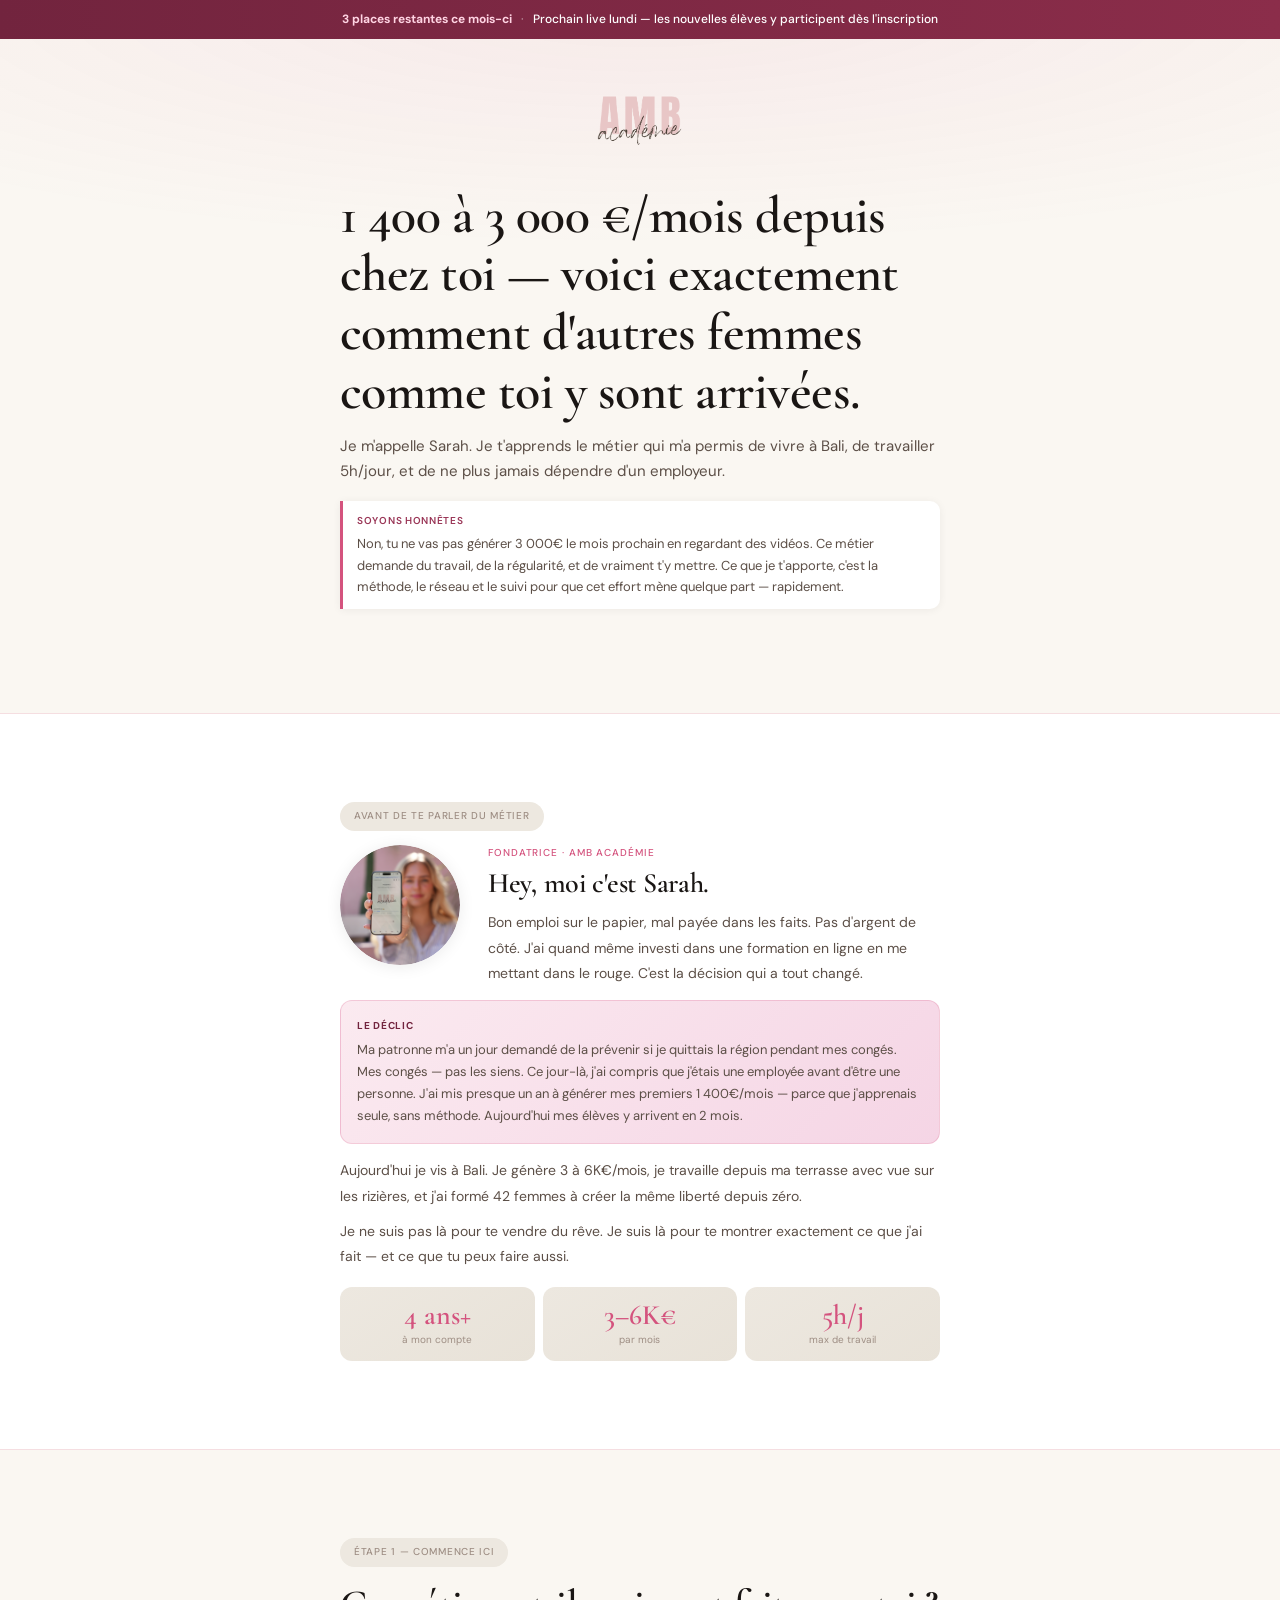
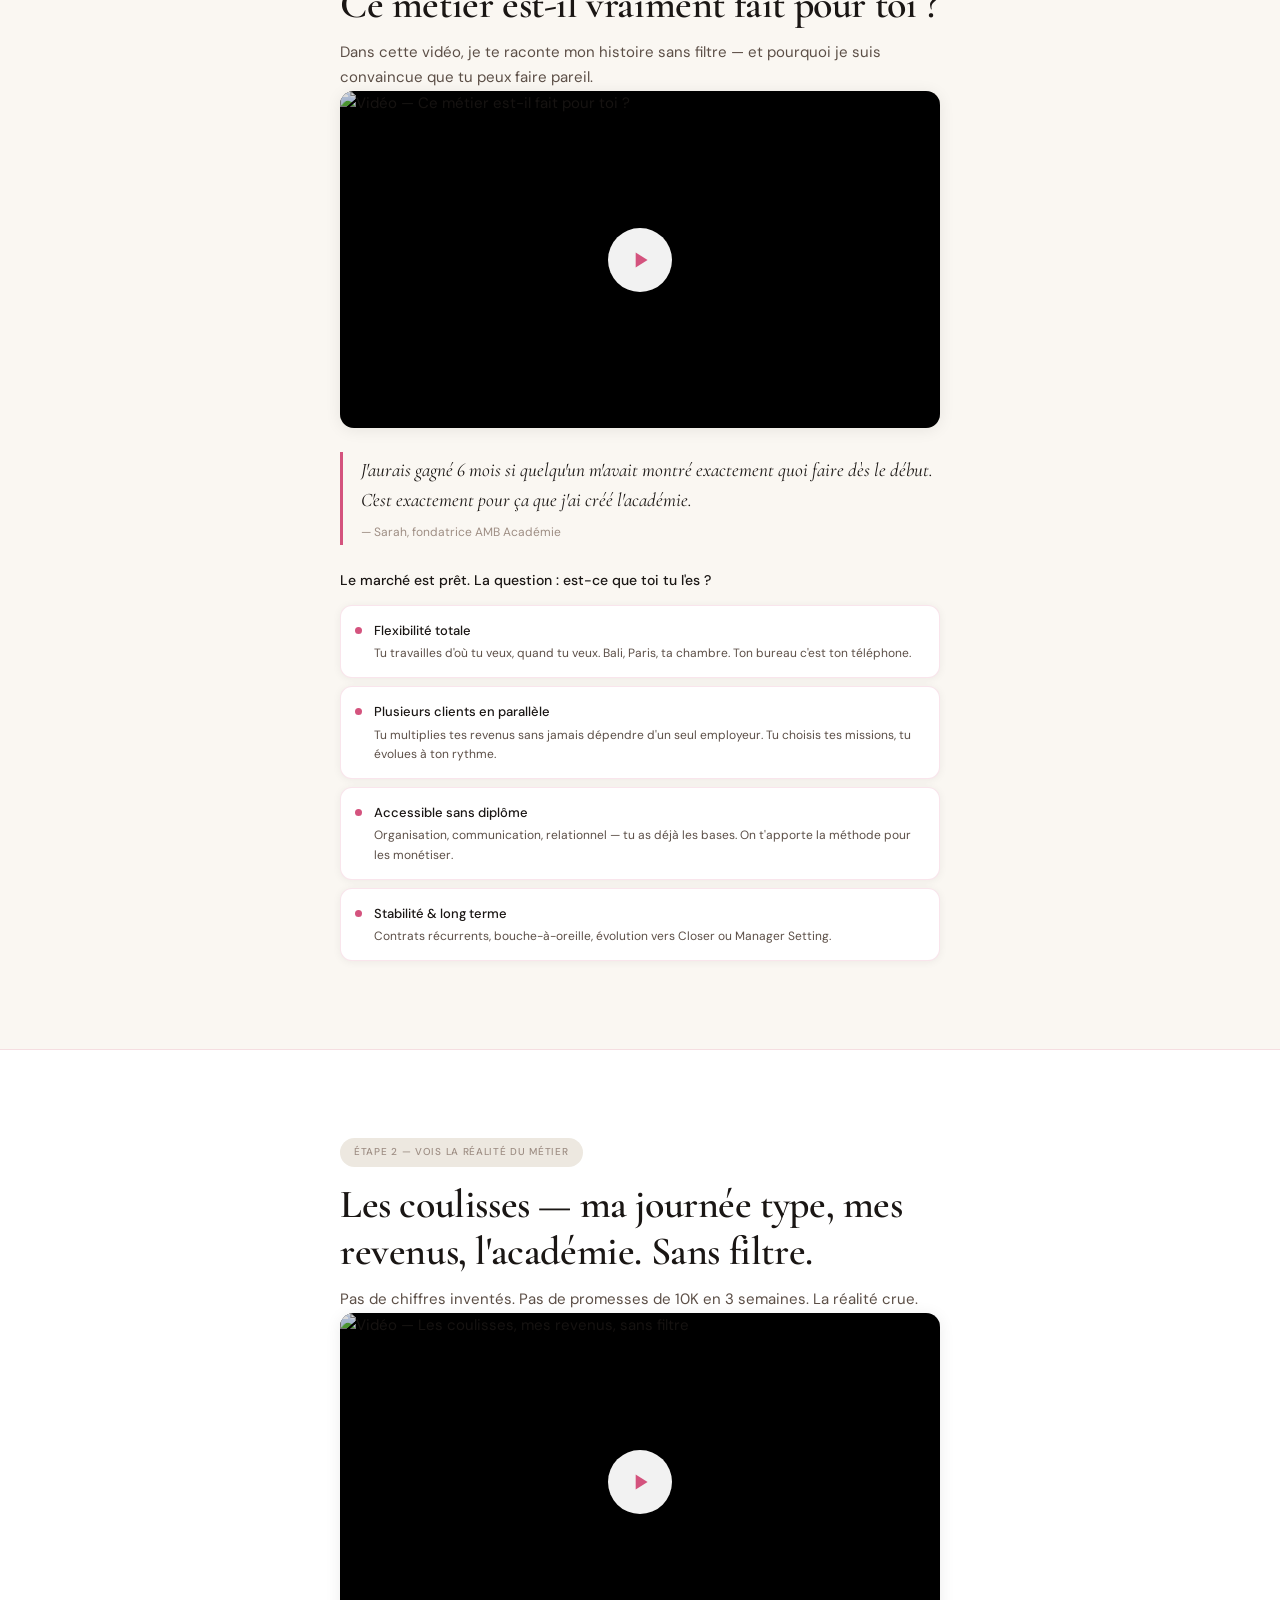
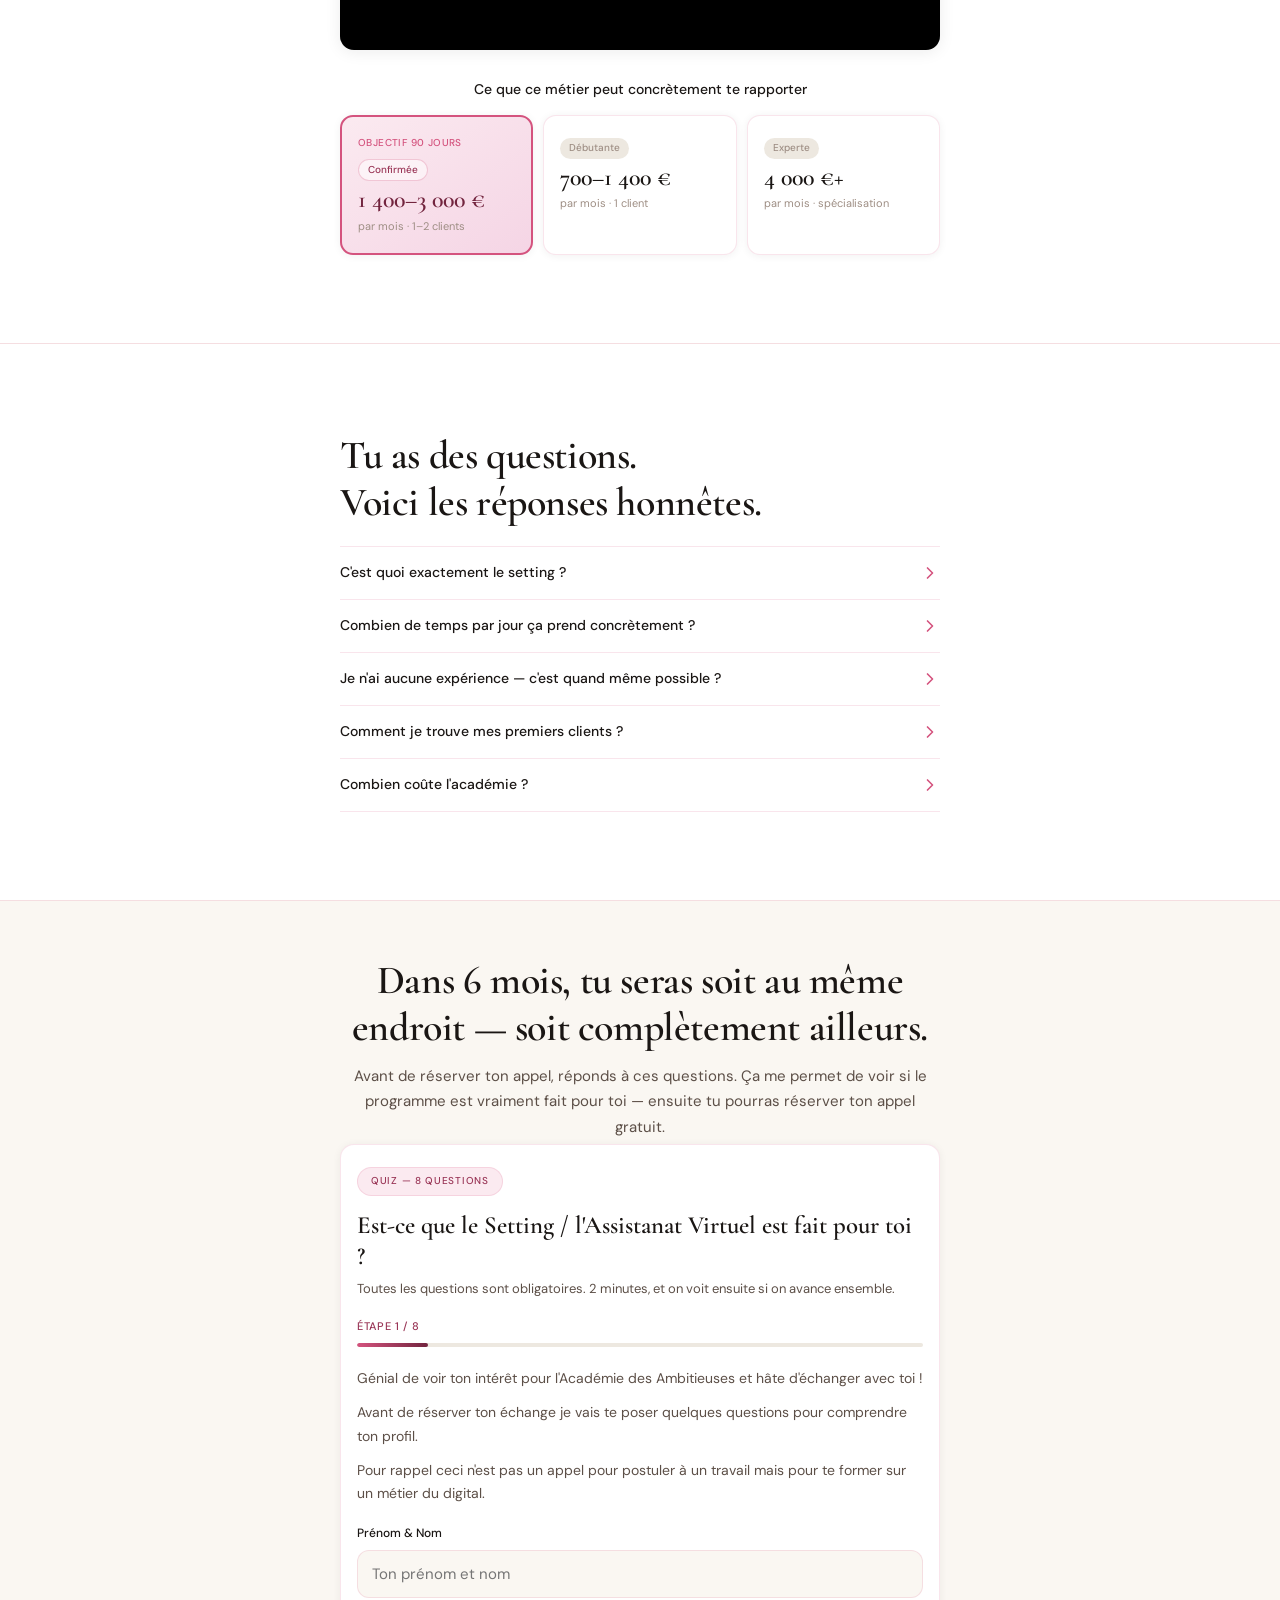
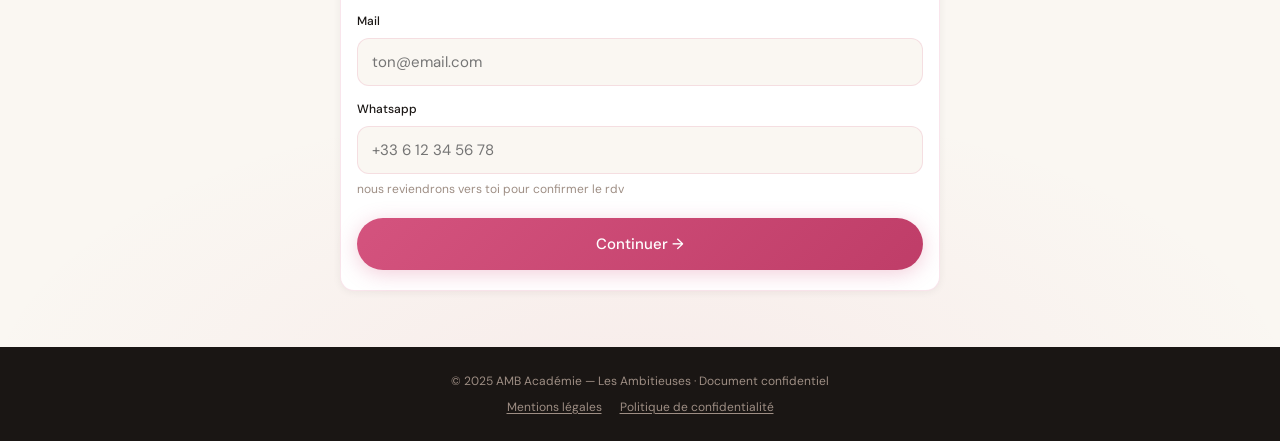
==== settingav/index.html @ 8436899c "Add the required qualification quiz before Calendly. Leads answer all questions (including free-text" ====
<!DOCTYPE html>
<html lang="fr">
<head>
  <meta charset="UTF-8">
  <meta name="viewport" content="width=device-width, initial-scale=1.0">
  <title>AMB Académie — Les Ambitieuses | Devenir Setteuse & Assistante Virtuelle</title>
  <meta name="description" content="Génère 1 400 à 3 000€/mois depuis chez toi grâce au setting et à l'assistanat virtuel. Découvre l'AMB Académie fondée par Sarah.">
  <link rel="preconnect" href="https://fonts.googleapis.com">
  <link rel="preconnect" href="https://fonts.gstatic.com" crossorigin>
  <link href="https://fonts.googleapis.com/css2?family=Cormorant+Garamond:ital,wght@0,400;0,500;0,600;1,400;1,500&family=DM+Sans:opsz,wght@9..40,300;9..40,400;9..40,500&display=swap" rel="stylesheet">

  <!-- Calendly — warm up connections early so the booking widget loads fast -->
  <link rel="preconnect" href="https://assets.calendly.com" crossorigin>
  <link rel="preconnect" href="https://calendly.com" crossorigin>
  <link rel="dns-prefetch" href="https://calendly.com">
  <link rel="prefetch" href="https://assets.calendly.com/assets/external/widget.js" as="script" crossorigin>

  <style>
    /* ═══════════════════════════════════════════
       VARIABLES
    ═══════════════════════════════════════════ */
    :root {
      --rose:        #D4537E;
      --rose-light:  #FBEAF0;
      --rose-dark:   #72243E;
      --rose-mid:    #993556;
      --cream:       #FAF7F2;
      --beige:       #EDE8E0;
      --text-dark:   #1A1614;
      --text-mid:    #5C4F47;
      --text-soft:   #9E8E84;
      --white:       #FFFFFF;
      --border:      rgba(212,83,126,0.15);

      --shadow-sm:   0 1px 8px rgba(26,22,20,0.06);
      --shadow-md:   0 2px 16px rgba(26,22,20,0.08);
      --shadow-rose: 0 4px 20px rgba(212,83,126,0.28);
      --shadow-hover:0 8px 32px rgba(212,83,126,0.16);

      --font-title:  'Cormorant Garamond', Georgia, serif;
      --font-body:   'DM Sans', system-ui, sans-serif;

      --text-h1:   clamp(2rem, 9vw, 3.25rem);
      --text-h2:   clamp(1.6rem, 6.5vw, 2.5rem);
      --text-h3:   clamp(1.2rem, 4vw, 1.4rem);
      --text-body: clamp(0.875rem, 3.5vw, 0.9375rem);

      --pad-x:     16px;
      --pad-sec:   48px;
      --radius:    14px;
      --pill:      100px;
      --max-w:     680px;
    }

    /* ═══════════════════════════════════════════
       RESET
    ═══════════════════════════════════════════ */
    *, *::before, *::after { box-sizing: border-box; margin: 0; padding: 0; }
    html { scroll-behavior: smooth; scroll-padding-top: 12px; }
    body {
      font-family: var(--font-body);
      font-size: var(--text-body);
      line-height: 1.65;
      background: var(--cream);
      color: var(--text-dark);
      -webkit-font-smoothing: antialiased;
      -webkit-text-size-adjust: 100%;
      overflow-x: hidden;
    }
    img { max-width: 100%; display: block; }
    a { color: inherit; text-decoration: none; }
    button { font-family: inherit; }

    /* ═══════════════════════════════════════════
       LAYOUT
    ═══════════════════════════════════════════ */
    .wrap {
      max-width: var(--max-w);
      margin-inline: auto;
      padding-inline: var(--pad-x);
    }
    .section { padding-block: var(--pad-sec); }
    .divider { border: none; border-top: 1px solid var(--border); }

    /* ═══════════════════════════════════════════
       TYPOGRAPHIE
    ═══════════════════════════════════════════ */
    h1 {
      font-family: var(--font-title);
      font-size: var(--text-h1);
      font-weight: 600;
      line-height: 1.13;
      letter-spacing: -0.01em;
      color: var(--text-dark);
    }
    h2 {
      font-family: var(--font-title);
      font-size: var(--text-h2);
      font-weight: 600;
      line-height: 1.18;
      letter-spacing: -0.01em;
      color: var(--text-dark);
    }
    h3 {
      font-family: var(--font-title);
      font-size: var(--text-h3);
      font-weight: 500;
      line-height: 1.3;
      color: var(--text-dark);
    }
    .subtitle {
      font-size: var(--text-body);
      color: var(--text-mid);
      line-height: 1.7;
      margin-top: 12px;
    }
    .eyebrow {
      display: inline-block;
      font-size: 10px;
      font-weight: 500;
      letter-spacing: 0.07em;
      text-transform: uppercase;
      color: var(--rose-mid);
      background: var(--rose-light);
      border: 1px solid var(--border);
      border-radius: var(--pill);
      padding: 5px 13px;
      margin-bottom: 14px;
    }
    .eyebrow--muted { background: var(--beige); color: var(--text-soft); border-color: transparent; }

    /* ═══════════════════════════════════════════
       ANIMATIONS
    ═══════════════════════════════════════════ */
    @media (prefers-reduced-motion: no-preference) {
      .fade-up {
        opacity: 0;
        transform: translateY(24px);
        transition: opacity 0.55s ease, transform 0.55s ease;
      }
      .fade-up.in { opacity: 1; transform: none; }

      .stagger > * {
        opacity: 0;
        transform: translateY(18px);
        transition: opacity 0.45s ease, transform 0.45s ease;
      }
      .stagger.in > *               { opacity: 1; transform: none; }
      .stagger.in > *:nth-child(1)  { transition-delay:   0ms; }
      .stagger.in > *:nth-child(2)  { transition-delay:  80ms; }
      .stagger.in > *:nth-child(3)  { transition-delay: 160ms; }
      .stagger.in > *:nth-child(4)  { transition-delay: 240ms; }
    }

    /* ═══════════════════════════════════════════
       BARRE DE PROGRESSION
    ═══════════════════════════════════════════ */
    #progress-bar {
      position: fixed;
      top: 0; left: 0;
      height: 3px;
      width: 0%;
      background: linear-gradient(90deg, var(--rose), var(--rose-dark));
      z-index: 1000;
      transition: width 0.1s linear;
      border-radius: 0 2px 2px 0;
      pointer-events: none;
    }

    /* ═══════════════════════════════════════════
       CTA STICKY
    ═══════════════════════════════════════════ */
    #sticky-cta {
      position: fixed;
      bottom: calc(20px + env(safe-area-inset-bottom, 0px));
      left: 50%;
      transform: translateX(-50%) translateY(80px);
      z-index: 900;
      opacity: 0;
      transition: opacity 0.3s ease, transform 0.3s ease;
      pointer-events: none;
      white-space: nowrap;
      max-width: calc(100vw - 32px);
    }
    #sticky-cta.in {
      opacity: 1;
      transform: translateX(-50%) translateY(0);
      pointer-events: auto;
    }
    #sticky-cta a {
      display: flex;
      align-items: center;
      justify-content: center;
      gap: 6px;
      background: linear-gradient(135deg, var(--rose), var(--rose-dark));
      color: var(--white);
      font-size: 14px;
      font-weight: 500;
      padding: 13px 24px;
      min-height: 48px;
      border-radius: var(--pill);
      box-shadow: var(--shadow-rose), 0 2px 8px rgba(0,0,0,0.1);
      transition: transform 0.2s, box-shadow 0.2s;
    }
    #sticky-cta a:active { transform: scale(0.97); }

    /* ═══════════════════════════════════════════
       BOUTON RETOUR EN HAUT
    ═══════════════════════════════════════════ */
    #back-to-top {
      position: fixed;
      bottom: calc(24px + env(safe-area-inset-bottom, 0px));
      right: 16px;
      width: 44px; height: 44px;
      background: var(--white);
      border: 1px solid var(--border);
      border-radius: 50%;
      box-shadow: var(--shadow-md);
      display: flex; align-items: center; justify-content: center;
      cursor: pointer;
      opacity: 0;
      transform: translateY(12px);
      transition: opacity 0.3s, transform 0.3s;
      pointer-events: none;
      z-index: 800;
    }
    #back-to-top.in { opacity: 1; transform: none; pointer-events: auto; }
    #back-to-top:active { background: var(--rose-light); }
    #back-to-top svg { width: 16px; height: 16px; color: var(--rose); }

    /* ═══════════════════════════════════════════
       BARRE D'URGENCE
    ═══════════════════════════════════════════ */
    .urgency-bar {
      background: linear-gradient(90deg, var(--rose-dark), #8B2D4A);
      color: var(--white);
      text-align: center;
      padding: 10px var(--pad-x);
      font-size: 12px;
      font-weight: 500;
      line-height: 1.55;
    }
    .urgency-bar strong { color: #FFD4E3; }
    .urgency-bar .sep { opacity: 0.5; margin: 0 6px; }

    /* ═══════════════════════════════════════════
       BOUTONS
    ═══════════════════════════════════════════ */
    .btn {
      display: flex;
      align-items: center;
      justify-content: center;
      gap: 6px;
      border-radius: var(--pill);
      border: none;
      cursor: pointer;
      font-family: var(--font-body);
      font-weight: 500;
      text-decoration: none;
      text-align: center;
      min-height: 52px;
      padding: 0 28px;
      font-size: 15px;
      width: 100%;
      transition: transform 0.18s, box-shadow 0.18s, filter 0.18s;
    }
    .btn:active { transform: scale(0.97); }
    .btn-rose {
      background: linear-gradient(135deg, var(--rose), #BF3D68);
      color: var(--white);
      box-shadow: var(--shadow-rose);
    }
    .btn-rose:active { filter: brightness(0.95); }
    .btn-dark {
      background: linear-gradient(135deg, var(--rose-dark), #5A1C30);
      color: var(--white);
      box-shadow: 0 4px 18px rgba(114,36,62,0.32);
    }

    @media (hover: hover) {
      .btn-rose:hover   { filter: brightness(1.06); box-shadow: 0 8px 28px rgba(212,83,126,0.42); transform: scale(1.02); }
      .btn-dark:hover   { filter: brightness(1.08); box-shadow: 0 8px 28px rgba(114,36,62,0.42); transform: scale(1.02); }
      #sticky-cta a:hover { transform: scale(1.03); }
    }

    /* ═══════════════════════════════════════════
       CARDS
    ═══════════════════════════════════════════ */
    .card {
      background: var(--white);
      border: 1px solid var(--border);
      border-radius: var(--radius);
      padding: 18px 16px;
      box-shadow: var(--shadow-sm);
    }
    .card-rose { background: var(--rose-light); border-color: rgba(212,83,126,0.25); }

    @media (hover: hover) {
      .card-hover { transition: box-shadow 0.25s, transform 0.25s; }
      .card-hover:hover { box-shadow: var(--shadow-hover); transform: translateY(-2px); }
    }

    /* ═══════════════════════════════════════════
       PATTERN INTERRUPT
    ═══════════════════════════════════════════ */
    .pattern-interrupt {
      background: var(--white);
      border-left: 3px solid var(--rose);
      border-radius: 0 10px 10px 0;
      padding: 12px 14px;
      margin: 16px 0;
      font-size: 13px;
      color: var(--text-mid);
      line-height: 1.65;
      box-shadow: var(--shadow-sm);
    }
    .pattern-interrupt strong {
      display: block;
      font-size: 10px;
      font-weight: 600;
      text-transform: uppercase;
      letter-spacing: 0.07em;
      color: var(--rose-mid);
      margin-bottom: 4px;
    }

    /* ═══════════════════════════════════════════
       HERO
    ═══════════════════════════════════════════ */
    #hero {
      background:
        radial-gradient(ellipse 120% 55% at 50% -5%, rgba(212,83,126,0.08) 0%, transparent 65%),
        var(--cream);
      padding: 28px var(--pad-x) var(--pad-sec);
      overflow: hidden;
    }
    .hero-logo {
      text-align: center;
      margin-bottom: 8px;
      display: flex;
      justify-content: center;
    }
    .hero-logo img {
      width: 100px;
      height: 100px;
      object-fit: contain;
    }
    @media (min-width: 1024px) {
      .hero-logo img { width: 180px; height: 180px; }
    }
    .hero-photo {
      aspect-ratio: 3 / 4;
      max-height: 520px;
      margin: 24px 0;
      overflow: hidden;
      border-radius: var(--radius);
    }

    /* ═══════════════════════════════════════════
       ABOUT SARAH
    ═══════════════════════════════════════════ */
    #about { background: var(--white); }
    .about-layout { display: flex; flex-direction: column; gap: 20px; }
    .about-avatar {
      width: 88px; height: 88px;
      border-radius: 50%;
      overflow: hidden;
      flex-shrink: 0;
      box-shadow: var(--shadow-md);
    }
    .about-label {
      display: block;
      font-size: 10px; font-weight: 500;
      letter-spacing: 0.09em; text-transform: uppercase;
      color: var(--rose); margin-bottom: 6px;
    }
    .about-body { font-size: 14px; color: var(--text-mid); line-height: 1.8; margin-top: 10px; }
    .about-body p + p { margin-top: 10px; }

    .about-moment {
      background: linear-gradient(135deg, var(--rose-light), #F5D5E5);
      border: 1px solid rgba(212,83,126,0.2);
      border-radius: 12px;
      padding: 16px;
      margin: 14px 0;
      font-size: 13px;
      color: var(--text-mid);
      line-height: 1.7;
    }
    .about-moment strong {
      color: var(--rose-dark);
      display: block;
      font-size: 10px; text-transform: uppercase;
      letter-spacing: 0.07em; margin-bottom: 5px;
    }

    .about-stats {
      display: grid;
      grid-template-columns: repeat(3, 1fr);
      gap: 8px;
      margin-top: 18px;
    }
    .about-stat {
      background: linear-gradient(145deg, var(--beige), #E8E2D8);
      border-radius: 12px;
      padding: 14px 6px;
      text-align: center;
    }
    .about-stat__n {
      font-family: var(--font-title);
      font-size: clamp(1.3rem, 5vw, 1.75rem);
      font-weight: 600;
      color: var(--rose);
      line-height: 1;
    }
    .about-stat__l { font-size: 10px; color: var(--text-soft); margin-top: 4px; line-height: 1.4; }

    /* ═══════════════════════════════════════════
       VIDÉO
    ═══════════════════════════════════════════ */
    #video-1 { background: var(--cream); }
    #income   { background: var(--white); }

    .pull-quote {
      border-left: 3px solid var(--rose);
      padding: 4px 0 4px 18px;
      margin: 24px 0;
      font-family: var(--font-title);
      font-style: italic;
      font-size: clamp(1rem, 4vw, 1.2rem);
      color: var(--text-dark);
      line-height: 1.55;
    }
    .pull-quote cite {
      display: block;
      font-size: 12px;
      font-family: var(--font-body);
      font-style: normal;
      color: var(--text-soft);
      margin-top: 7px;
    }

    .reason-list { display: flex; flex-direction: column; gap: 8px; }
    .reason-item {
      display: flex; gap: 12px;
      background: var(--white);
      border: 1px solid var(--border);
      border-radius: 12px;
      padding: 14px;
      box-shadow: var(--shadow-sm);
    }
    .reason-dot {
      width: 7px; height: 7px;
      background: var(--rose); border-radius: 50%;
      flex-shrink: 0; margin-top: 7px;
    }
    .reason-title { font-size: 13px; font-weight: 500; color: var(--text-dark); margin-bottom: 3px; }
    .reason-text  { font-size: 12px; color: var(--text-mid); line-height: 1.6; }

    @media (hover: hover) {
      .reason-item { transition: box-shadow 0.22s, transform 0.22s, border-color 0.22s; }
      .reason-item:hover { box-shadow: var(--shadow-hover); transform: translateY(-2px); border-color: rgba(212,83,126,0.28); }
    }

    /* ═══════════════════════════════════════════
       REVENUS
    ═══════════════════════════════════════════ */
    .income-label {
      font-size: 14px; font-weight: 500;
      color: var(--text-dark); text-align: center;
      margin: 28px 0 14px;
    }
    .income-grid {
      display: grid;
      grid-template-columns: 1fr;
      gap: 10px;
    }
    .income-card {
      background: var(--white);
      border: 1px solid var(--border);
      border-radius: 13px;
      padding: 18px 16px;
      display: flex;
      align-items: center;
      justify-content: space-between;
      gap: 12px;
      box-shadow: var(--shadow-sm);
    }
    .income-card--hl {
      border: 2px solid var(--rose);
      background: linear-gradient(145deg, var(--rose-light), #F5D5E5);
      order: -1;
    }
    .income-card__left { flex: 1; }
    .income-card__badge {
      display: inline-block;
      font-size: 10px; font-weight: 500;
      padding: 2px 9px;
      border-radius: var(--pill);
      background: var(--beige);
      color: var(--text-soft);
      margin-bottom: 6px;
    }
    .income-card--hl .income-card__badge {
      background: rgba(255,255,255,0.55);
      color: var(--rose-mid);
      border: 1px solid rgba(212,83,126,0.28);
    }
    .income-card__obj {
      font-size: 10px; font-weight: 500;
      color: var(--rose); text-transform: uppercase;
      letter-spacing: 0.04em; margin-bottom: 4px;
    }
    .income-card__amount {
      font-family: var(--font-title);
      font-size: clamp(1.25rem, 5vw, 1.5rem);
      font-weight: 600;
      color: var(--text-dark);
      line-height: 1.1;
    }
    .income-card--hl .income-card__amount { color: var(--rose-dark); }
    .income-card__sub { font-size: 11px; color: var(--text-soft); margin-top: 3px; }
    .income-card__arrow { font-size: 20px; color: var(--rose); opacity: 0.5; flex-shrink: 0; }
    .income-card--hl .income-card__arrow { opacity: 1; }

    /* ═══════════════════════════════════════════
       FAQ
    ═══════════════════════════════════════════ */
    #faq { background: var(--white); }
    .faq-list { margin-top: 20px; border-top: 0.5px solid var(--border); }
    .faq-item { border-bottom: 0.5px solid var(--border); }
    .faq-btn {
      display: flex; align-items: center; justify-content: space-between;
      gap: 14px;
      padding: 16px 0;
      min-height: 44px;
      cursor: pointer;
      background: none; border: none; width: 100%; text-align: left;
    }
    .faq-btn:focus-visible { outline: 2px solid var(--rose); outline-offset: 2px; border-radius: 4px; }
    .faq-q {
      font-size: 14px; font-weight: 500;
      color: var(--text-dark); line-height: 1.4;
      transition: color 0.18s;
    }
    .faq-chevron {
      width: 20px; height: 20px; flex-shrink: 0;
      color: var(--rose);
      transition: transform 0.28s cubic-bezier(0.4,0,0.2,1);
    }
    .faq-item.open .faq-chevron { transform: rotate(90deg); }
    .faq-item.open .faq-q { color: var(--rose-dark); }
    .faq-body {
      max-height: 0;
      overflow: hidden;
      transition: max-height 0.3s cubic-bezier(0.4,0,0.2,1);
    }
    .faq-item.open .faq-body { max-height: 600px; }
    .faq-ans {
      font-size: 14px; color: var(--text-mid);
      line-height: 1.75; padding: 0 24px 16px 0;
    }
    .no-js .faq-body { max-height: none; }

    /* ═══════════════════════════════════════════
       CTA FINAL
    ═══════════════════════════════════════════ */
    #cta {
      background:
        radial-gradient(ellipse 80% 45% at 50% 105%, rgba(212,83,126,0.07) 0%, transparent 65%),
        var(--cream);
      padding-block: 56px;
    }
    #cta h2, #cta .subtitle { text-align: center; }

    .cta-note {
      max-width: 640px;
      margin: 14px auto 0;
      font-size: 15px;
      line-height: 1.7;
      text-align: center;
      color: var(--text-mid);
    }
    .cta-note a {
      color: var(--rose-dark);
      font-weight: 600;
      text-decoration: underline;
      text-underline-offset: 3px;
      text-decoration-thickness: 1px;
      transition: color .2s ease;
    }
    .cta-note a:hover, .cta-note a:focus-visible { color: var(--rose); }

    .reassurance-pills {
      display: flex; flex-wrap: wrap;
      gap: 8px; justify-content: center;
      margin: 18px 0 28px;
    }
    .r-pill {
      font-size: 12px; font-weight: 500;
      color: var(--rose-dark);
      background: var(--white);
      border: 1px solid rgba(212,83,126,0.22);
      border-radius: var(--pill);
      padding: 7px 14px;
      box-shadow: var(--shadow-sm);
    }

    .calendly-wrap {
      background: var(--white);
      border: 1px solid var(--border);
      border-radius: var(--radius);
      overflow: hidden;
      box-shadow: var(--shadow-sm);
    }

    .signature {
      text-align: center; font-size: 13px;
      color: var(--text-soft); margin-top: 24px; line-height: 1.65;
    }
    .signature em { display: block; font-style: normal; color: var(--rose-mid); font-weight: 500; margin-top: 3px; }
    .final-quote {
      font-family: var(--font-title); font-style: italic;
      font-size: clamp(1.05rem, 4vw, 1.25rem);
      color: var(--rose-dark); line-height: 1.5;
      text-align: center; margin-top: 32px;
      padding: 24px 0 0;
      border-top: 1px solid var(--border);
    }

    /* ═══════════════════════════════════════════
       ÉTAPE 2 — CALENDLY INTERMÉDIAIRE
    ═══════════════════════════════════════════ */
    #step2 { background: var(--cream); }
    .step2-intro {
      background: linear-gradient(135deg, var(--rose-light), #F5D5E5);
      border: 1px solid rgba(212,83,126,0.22);
      border-radius: var(--radius);
      padding: 24px 16px;
      text-align: center;
      margin-bottom: 24px;
    }
    .step2-intro p {
      font-family: var(--font-title);
      font-style: italic;
      font-size: clamp(0.95rem, 3.5vw, 1.1rem);
      color: var(--text-mid);
      line-height: 1.6;
      margin-bottom: 8px;
    }

    /* ═══════════════════════════════════════════
       QUIZ
    ═══════════════════════════════════════════ */
    #quiz { scroll-margin-top: 16px; }
    .quiz-wrap {
      background: var(--white);
      border: 1px solid var(--border);
      border-radius: var(--radius);
      padding: 22px 16px 20px;
      box-shadow: var(--shadow-sm);
      margin-top: 4px;
    }
    .quiz-title {
      font-family: var(--font-title);
      font-size: clamp(1.25rem, 5vw, 1.55rem);
      font-weight: 600;
      line-height: 1.25;
      margin: 0 0 6px;
    }
    .quiz-lead {
      font-size: 13px;
      color: var(--text-mid);
      line-height: 1.65;
      margin-bottom: 18px;
    }
    .quiz-progress-top {
      display: flex;
      justify-content: space-between;
      align-items: center;
      margin-bottom: 8px;
    }
    .quiz-progress-label {
      font-size: 11px;
      font-weight: 500;
      letter-spacing: 0.06em;
      text-transform: uppercase;
      color: var(--rose-mid);
    }
    .quiz-progress-track {
      height: 4px;
      background: var(--beige);
      border-radius: 99px;
      overflow: hidden;
      margin-bottom: 20px;
    }
    .quiz-progress-fill {
      height: 100%;
      width: 12.5%;
      background: linear-gradient(90deg, var(--rose), var(--rose-dark));
      border-radius: inherit;
      transition: width 0.3s ease;
    }
    .quiz-step { display: none; }
    .quiz-step.is-active { display: block; }
    .quiz-q {
      font-family: var(--font-title);
      font-size: clamp(1.15rem, 4.2vw, 1.35rem);
      font-weight: 500;
      line-height: 1.3;
      margin-bottom: 14px;
    }
    .quiz-options { display: flex; flex-direction: column; gap: 8px; }
    .quiz-option {
      position: relative;
      display: flex;
      align-items: flex-start;
      gap: 12px;
      background: var(--white);
      border: 1px solid var(--border);
      border-radius: 12px;
      padding: 14px 14px;
      cursor: pointer;
      box-shadow: var(--shadow-sm);
      transition: border-color 0.18s, background 0.18s, box-shadow 0.18s, transform 0.18s;
    }
    .quiz-option input {
      position: absolute;
      opacity: 0;
      pointer-events: none;
    }
    .quiz-radio {
      width: 18px; height: 18px;
      border: 2px solid rgba(212,83,126,0.28);
      border-radius: 50%;
      flex-shrink: 0;
      margin-top: 2px;
      background: var(--white);
      display: block;
      font-style: normal;
    }
    .quiz-option span:last-child {
      font-size: 14px;
      color: var(--text-dark);
      line-height: 1.45;
    }
    .quiz-option:has(input:checked) {
      border-color: var(--rose);
      background: var(--rose-light);
      box-shadow: var(--shadow-sm);
    }
    .quiz-option:has(input:checked) .quiz-radio {
      border-color: var(--rose);
      background: var(--rose);
      box-shadow: inset 0 0 0 3px var(--white);
    }
    .quiz-option:active { transform: scale(0.99); }
    @media (hover: hover) {
      .quiz-option:hover { border-color: rgba(212,83,126,0.35); transform: translateY(-1px); }
    }
    .quiz-field {
      display: flex;
      flex-direction: column;
      gap: 6px;
      margin-bottom: 14px;
    }
    .quiz-field label {
      font-size: 12px;
      font-weight: 500;
      color: var(--text-dark);
    }
    .quiz-field input,
    .quiz-field textarea {
      width: 100%;
      min-height: 48px;
      padding: 12px 14px;
      border: 1px solid var(--border);
      border-radius: 12px;
      background: var(--cream);
      font-family: inherit;
      font-size: 15px;
      color: var(--text-dark);
    }
    .quiz-field textarea {
      min-height: 140px;
      line-height: 1.5;
      resize: vertical;
    }
    .quiz-field input:focus,
    .quiz-field textarea:focus {
      outline: none;
      border-color: var(--rose);
      background: var(--white);
      box-shadow: 0 0 0 3px rgba(212,83,126,0.15);
    }
    .quiz-intro {
      font-size: 14px;
      color: var(--text-mid);
      line-height: 1.7;
      margin-bottom: 18px;
    }
    .quiz-intro p + p { margin-top: 10px; }
    .quiz-hint {
      font-size: 13px;
      color: var(--text-mid);
      line-height: 1.65;
      margin-top: 8px;
    }
    .quiz-context {
      font-size: 13px;
      color: var(--text-mid);
      line-height: 1.7;
      margin-top: 16px;
    }
    .quiz-context p + p { margin-top: 10px; }
    .quiz-option--check .quiz-radio { border-radius: 5px; }
    .quiz-field-note {
      font-size: 12px;
      color: var(--text-soft);
      line-height: 1.5;
    }
    .quiz-nav {
      display: flex;
      align-items: center;
      gap: 10px;
      margin-top: 20px;
    }
    .quiz-back {
      background: none;
      border: none;
      color: var(--text-soft);
      font-size: 14px;
      font-weight: 500;
      cursor: pointer;
      padding: 0 10px;
      min-height: 52px;
      white-space: nowrap;
    }
    .quiz-nav .btn { flex: 1; }
    .quiz-nav [hidden] { display: none !important; }
    .btn-quiz-submit {
      white-space: normal;
      line-height: 1.3;
      padding: 14px 18px;
      min-height: 56px;
    }
    .quiz-error {
      display: none;
      margin-top: 12px;
      font-size: 13px;
      color: var(--rose-dark);
      background: var(--rose-light);
      border: 1px solid rgba(212,83,126,0.25);
      border-radius: 10px;
      padding: 10px 12px;
    }
    .quiz-error.is-on { display: block; }
    #calendly-step[hidden],
    #insta-step[hidden] { display: none !important; }
    .quiz-wrap[hidden] { display: none !important; }

    /* ═══════════════════════════════════════════
       FOOTER
    ═══════════════════════════════════════════ */
    footer {
      background: var(--text-dark);
      color: var(--text-soft);
      text-align: center;
      padding: 24px var(--pad-x);
      padding-bottom: calc(24px + env(safe-area-inset-bottom, 0px));
      font-size: 12px; line-height: 1.7;
    }
    footer a { color: var(--text-soft); text-decoration: underline; text-underline-offset: 2px; }
    .footer-links { display: flex; gap: 18px; justify-content: center; margin-top: 6px; flex-wrap: wrap; }

    /* ═══════════════════════════════════════════
       BREAKPOINTS
    ═══════════════════════════════════════════ */
    @media (min-width: 480px) {
      :root { --pad-x: 20px; }
      .income-grid { grid-template-columns: 1fr 1fr; }
      .income-card--hl { grid-column: 1 / -1; order: 0; }
    }
    @media (min-width: 640px) {
      :root { --pad-sec: 64px; }
      .income-grid { grid-template-columns: repeat(3, 1fr); }
      .income-card { flex-direction: column; align-items: flex-start; }
      .income-card--hl { grid-column: auto; order: 0; }
      .income-card__arrow { display: none; }
      .about-layout { flex-direction: row; align-items: flex-start; gap: 28px; }
      .about-avatar { width: 120px; height: 120px; border-radius: 50%; }
    }
    @media (min-width: 1024px) {
      :root { --pad-x: 40px; --pad-sec: 88px; }
    }

    /* ═══════════════════════════════════════════
       ACCESSIBILITÉ
    ═══════════════════════════════════════════ */
    @media (prefers-reduced-motion: reduce) {
      *, *::before, *::after {
        transition-duration: 0.01ms !important;
        animation-duration:  0.01ms !important;
      }
    }
    :focus-visible { outline: 2px solid var(--rose); outline-offset: 3px; }
  </style>

  <!-- Microsoft Clarity -->
  <script type="text/javascript">
    (function(c,l,a,r,i,t,y){
      c[a]=c[a]||function(){(c[a].q=c[a].q||[]).push(arguments)};
      t=l.createElement(r);t.async=1;t.src="https://www.clarity.ms/tag/"+i;
      y=l.getElementsByTagName(r)[0];y.parentNode.insertBefore(t,y);
    })(window, document, "clarity", "script", "x0jj09tqk7");
  </script>

  <!-- Meta Pixel -->
  <script>
    // First-party external_id (persisted). Improves Advanced Matching and lets
    // this browser Pixel event dedupe with the server-side CAPI event later.
    function ambGetExternalId(){
      try{
        var k='amb_ext_id', v=localStorage.getItem(k);
        if(!v){ v='amb_'+Date.now().toString(36)+Math.random().toString(36).slice(2,10); localStorage.setItem(k,v); }
        return v;
      }catch(e){ return null; }
    }
    // ── fbc / fbp capture ─────────────────────────────────────────────
    // If the visitor lands with ?fbclid= (any Meta ad click), persist it and
    // build the _fbc cookie ourselves — the Pixel only sets it when it loads,
    // and ad blockers prevent that. fbp/fbc are then attached to every
    // server-side (CAPI) event for maximum match quality + attribution.
    function ambReadCookie(name){
      var m = document.cookie.match(new RegExp('(?:^|; )' + name + '=([^;]*)'));
      return m ? decodeURIComponent(m[1]) : null;
    }
    (function(){
      try{
        var fbclid = new URLSearchParams(location.search).get('fbclid');
        if (fbclid){
          localStorage.setItem('amb_fbclid', fbclid);
          localStorage.setItem('amb_fbclid_ts', String(Date.now()));
          if (!ambReadCookie('_fbc')){
            document.cookie = '_fbc=fb.1.' + Date.now() + '.' + encodeURIComponent(fbclid) +
              '; path=/; max-age=' + (90*24*3600) + '; SameSite=Lax';
          }
        }
      }catch(e){}
    })();
    function ambGetFbp(){ return ambReadCookie('_fbp'); }
    function ambGetFbc(){
      var c = ambReadCookie('_fbc');
      if (c) return c;
      try{
        var id = localStorage.getItem('amb_fbclid');
        var ts = localStorage.getItem('amb_fbclid_ts');
        if (id && ts) return 'fb.1.' + ts + '.' + id;
      }catch(e){}
      return null;
    }
    // ── first-party CAPI mirror ───────────────────────────────────────
    // Sends the same event (same eventID) to our own /api/meta-track, which
    // adds the real client IP + user-agent and forwards to Meta's Conversions
    // API. Works even when fbevents.js is blocked; Meta dedupes by eventID.
    function ambServerTrack(name, id, custom){
      try{
        if (localStorage.getItem('amb_cookie_consent') === 'revoked') return;
        var body = JSON.stringify({
          event_name: name,
          event_id: id,
          event_source_url: location.href,
          fbp: ambGetFbp(),
          fbc: ambGetFbc(),
          external_id: ambGetExternalId(),
          custom_data: custom || {}
        });
        if (navigator.sendBeacon){
          navigator.sendBeacon('/api/meta-track', new Blob([body], { type: 'application/json' }));
        } else {
          fetch('/api/meta-track', { method: 'POST', headers: { 'Content-Type': 'application/json' }, body: body, keepalive: true });
        }
      }catch(e){}
    }
    function ambNewEventId(name){
      var r = (window.crypto && crypto.randomUUID) ? crypto.randomUUID()
            : (Date.now().toString(36) + Math.random().toString(36).slice(2));
      return name + '_' + r;
    }
    !function(f,b,e,v,n,t,s)
    {if(f.fbq)return;n=f.fbq=function(){n.callMethod?
    n.callMethod.apply(n,arguments):n.queue.push(arguments)};
    if(!f._fbq)f._fbq=n;n.push=n;n.loaded=!0;n.version='2.0';
    n.queue=[];t=b.createElement(e);t.async=!0;
    t.src=v;s=b.getElementsByTagName(e)[0];
    s.parentNode.insertBefore(t,s)}(window, document,'script',
    'https://connect.facebook.net/en_US/fbevents.js');
    fbq('init', '955572904130075', { external_id: ambGetExternalId() });
    var ambPvId = ambNewEventId('PageView');
    fbq('track', 'PageView', {}, { eventID: ambPvId });
    // Mirror PageView server-side after load, once fbevents has set _fbp.
    window.addEventListener('load', function(){
      setTimeout(function(){ ambServerTrack('PageView', ambPvId); }, 400);
    });
  </script>
  <noscript><img height="1" width="1" style="display:none"
    src="https://www.facebook.com/tr?id=955572904130075&ev=PageView&noscript=1" alt=""/></noscript>
</head>

<body class="no-js">

  <div id="progress-bar" role="progressbar" aria-hidden="true"></div>

  <div id="sticky-cta" aria-hidden="true">
    <a href="#quiz" tabindex="-1">Est-ce que c'est fait pour toi ? →</a>
  </div>

  <button id="back-to-top" aria-label="Revenir en haut de page" onclick="window.scrollTo({top:0,behavior:'smooth'})">
    <svg viewBox="0 0 24 24" fill="none" stroke="currentColor" stroke-width="2.5" stroke-linecap="round" stroke-linejoin="round" aria-hidden="true">
      <polyline points="18 15 12 9 6 15"/>
    </svg>
  </button>

  <!-- BARRE D'URGENCE -->
  <div class="urgency-bar">
    <strong>3 places restantes ce mois-ci</strong>
    <span class="sep">·</span>
    Prochain live lundi — les nouvelles élèves y participent dès l'inscription
  </div>

  <!-- ══ BLOC 1 — HERO ══════════════════════════════════════════════════ -->
  <section id="hero" aria-label="Introduction">
    <div class="wrap">

      <div class="hero-logo fade-up" style="background:none;border:none;box-shadow:none;padding:0;">
        <img src="logo-amb.png" alt="AMB Académie — Les Ambitieuses" style="width:100px;height:100px;object-fit:contain;display:block;margin:0 auto;">
      </div>

      <h1 class="fade-up" style="margin-top:20px;">
        1 400 à 3 000 €/mois depuis chez toi — voici exactement comment d'autres femmes comme toi y sont arrivées.
      </h1>

      <p class="subtitle fade-up">
        Je m'appelle Sarah. Je t'apprends le métier qui m'a permis de vivre à Bali, de travailler 5h/jour, et de ne plus jamais dépendre d'un employeur.
      </p>

      <div class="pattern-interrupt fade-up">
        <strong>Soyons honnêtes</strong>
        Non, tu ne vas pas générer 3 000€ le mois prochain en regardant des vidéos. Ce métier demande du travail, de la régularité, et de vraiment t'y mettre. Ce que je t'apporte, c'est la méthode, le réseau et le suivi pour que cet effort mène quelque part — rapidement.
      </div>

    </div>
  </section>

  <hr class="divider">

  <!-- ══ BLOC 2 — ABOUT SARAH ═══════════════════════════════════════════ -->
  <section id="about" class="section" aria-label="À propos de Sarah">
    <div class="wrap">

      <span class="eyebrow eyebrow--muted fade-up">Avant de te parler du métier</span>

      <div class="about-layout fade-up">
        <div class="about-avatar">
          <img
            src="sarah-phone.png"
            alt="Sarah tenant son téléphone avec l'interface AMB Académie"
            loading="lazy"
            decoding="async"
            style="width:100%;height:100%;object-fit:cover;object-position:center 20%;border-radius:inherit;"
          >
        </div>
        <div>
          <span class="about-label">Fondatrice · AMB Académie</span>
          <h2 style="font-size:clamp(1.4rem,5.5vw,1.75rem);">Hey, moi c'est Sarah.</h2>
          <div class="about-body">
            <p>Bon emploi sur le papier, mal payée dans les faits. Pas d'argent de côté. J'ai quand même investi dans une formation en ligne en me mettant dans le rouge. C'est la décision qui a tout changé.</p>
          </div>
        </div>
      </div>

      <div class="about-moment fade-up">
        <strong>Le déclic</strong>
        Ma patronne m'a un jour demandé de la prévenir si je quittais la région pendant mes congés. Mes congés — pas les siens. Ce jour-là, j'ai compris que j'étais une employée avant d'être une personne. J'ai mis presque un an à générer mes premiers 1 400€/mois — parce que j'apprenais seule, sans méthode. Aujourd'hui mes élèves y arrivent en 2 mois.
      </div>

      <div class="about-body fade-up">
        <p>Aujourd'hui je vis à Bali. Je génère 3 à 6K€/mois, je travaille depuis ma terrasse avec vue sur les rizières, et j'ai formé 42 femmes à créer la même liberté depuis zéro.</p>
        <p>Je ne suis pas là pour te vendre du rêve. Je suis là pour te montrer exactement ce que j'ai fait — et ce que tu peux faire aussi.</p>
      </div>

      <div class="about-stats stagger" aria-label="Résultats de Sarah">
        <div class="about-stat"><div class="about-stat__n">4 ans+</div><div class="about-stat__l">à mon compte</div></div>
        <div class="about-stat"><div class="about-stat__n">3–6K€</div><div class="about-stat__l">par mois</div></div>
        <div class="about-stat"><div class="about-stat__n">5h/j</div><div class="about-stat__l">max de travail</div></div>
      </div>

    </div>
  </section>

  <hr class="divider">

  <!-- ══ BLOC 3 — ÉTAPE 1 ════════════════════════════════════════════════ -->
  <section id="video-1" class="section" aria-label="Vidéo de présentation">
    <div class="wrap">

      <span class="eyebrow eyebrow--muted fade-up">Étape 1 — Commence ici</span>
      <h2 class="fade-up">Ce métier est-il vraiment fait pour toi ?</h2>
      <p class="subtitle fade-up">Dans cette vidéo, je te raconte mon histoire sans filtre — et pourquoi je suis convaincue que tu peux faire pareil.</p>

      <div class="fade-up yt-wrap" style="position:relative;width:100%;border-radius:var(--radius);overflow:hidden;box-shadow:var(--shadow-md);cursor:pointer;background:#000;" onclick="this.innerHTML='<iframe src=\'https://www.youtube.com/embed/qcmouNqu_Ys?autoplay=1\' allow=\'autoplay;encrypted-media\' allowfullscreen style=\'width:100%;aspect-ratio:16/9;border:none;display:block;\'></iframe>'">
        <img src="https://img.youtube.com/vi/qcmouNqu_Ys/maxresdefault.jpg" alt="Vidéo — Ce métier est-il fait pour toi ?" style="width:100%;aspect-ratio:16/9;object-fit:cover;display:block;">
        <div style="position:absolute;inset:0;display:flex;align-items:center;justify-content:center;background:rgba(0,0,0,0.15);">
          <div style="width:64px;height:64px;background:rgba(255,255,255,0.95);border-radius:50%;display:flex;align-items:center;justify-content:center;box-shadow:0 4px 20px rgba(0,0,0,0.3);">
            <svg width="26" height="26" viewBox="0 0 24 24" fill="none"><polygon points="8,5 19,12 8,19" fill="#D4537E"/></svg>
          </div>
        </div>
      </div>

      <blockquote class="pull-quote fade-up">
        J'aurais gagné 6 mois si quelqu'un m'avait montré exactement quoi faire dès le début. C'est exactement pour ça que j'ai créé l'académie.
        <cite>— Sarah, fondatrice AMB Académie</cite>
      </blockquote>

      <p class="fade-up" style="font-size:14px;font-weight:500;color:var(--text-dark);margin-bottom:12px;">Le marché est prêt. La question : est-ce que toi tu l'es ?</p>

      <div class="reason-list fade-up" role="list">
        <article class="reason-item" role="listitem">
          <div class="reason-dot" aria-hidden="true"></div>
          <div><p class="reason-title">Flexibilité totale</p><p class="reason-text">Tu travailles d'où tu veux, quand tu veux. Bali, Paris, ta chambre. Ton bureau c'est ton téléphone.</p></div>
        </article>
        <article class="reason-item" role="listitem">
          <div class="reason-dot" aria-hidden="true"></div>
          <div><p class="reason-title">Plusieurs clients en parallèle</p><p class="reason-text">Tu multiplies tes revenus sans jamais dépendre d'un seul employeur. Tu choisis tes missions, tu évolues à ton rythme.</p></div>
        </article>
        <article class="reason-item" role="listitem">
          <div class="reason-dot" aria-hidden="true"></div>
          <div><p class="reason-title">Accessible sans diplôme</p><p class="reason-text">Organisation, communication, relationnel — tu as déjà les bases. On t'apporte la méthode pour les monétiser.</p></div>
        </article>
        <article class="reason-item" role="listitem">
          <div class="reason-dot" aria-hidden="true"></div>
          <div><p class="reason-title">Stabilité &amp; long terme</p><p class="reason-text">Contrats récurrents, bouche-à-oreille, évolution vers Closer ou Manager Setting.</p></div>
        </article>
      </div>

    </div>
  </section>

  <hr class="divider">

  <!-- ══ BLOC 4 — ÉTAPE 2 ════════════════════════════════════════════════ -->
  <section id="income" class="section" aria-label="Coulisses et revenus concrets">
    <div class="wrap">

      <span class="eyebrow eyebrow--muted fade-up">Étape 2 — Vois la réalité du métier</span>
      <h2 class="fade-up">Les coulisses — ma journée type, mes revenus, l'académie. Sans filtre.</h2>
      <p class="subtitle fade-up">Pas de chiffres inventés. Pas de promesses de 10K en 3 semaines. La réalité crue.</p>

      <div class="fade-up yt-wrap" style="position:relative;width:100%;border-radius:var(--radius);overflow:hidden;box-shadow:var(--shadow-md);cursor:pointer;background:#000;" onclick="this.innerHTML='<iframe src=\'https://www.youtube.com/embed/dn82DJkvH2I?autoplay=1\' allow=\'autoplay;encrypted-media\' allowfullscreen style=\'width:100%;aspect-ratio:16/9;border:none;display:block;\'></iframe>'">
        <img src="https://img.youtube.com/vi/dn82DJkvH2I/hqdefault.jpg" alt="Vidéo — Les coulisses, mes revenus, sans filtre" style="width:100%;aspect-ratio:16/9;object-fit:cover;display:block;">
        <div style="position:absolute;inset:0;display:flex;align-items:center;justify-content:center;background:rgba(0,0,0,0.15);">
          <div style="width:64px;height:64px;background:rgba(255,255,255,0.95);border-radius:50%;display:flex;align-items:center;justify-content:center;box-shadow:0 4px 20px rgba(0,0,0,0.3);">
            <svg width="26" height="26" viewBox="0 0 24 24" fill="none"><polygon points="8,5 19,12 8,19" fill="#D4537E"/></svg>
          </div>
        </div>
      </div>

      <p class="income-label fade-up">Ce que ce métier peut concrètement te rapporter</p>

      <div class="income-grid stagger" aria-label="Grille de revenus">
        <div class="income-card income-card--hl">
          <div class="income-card__left">
            <div class="income-card__obj">Objectif 90 jours</div>
            <div class="income-card__badge">Confirmée</div>
            <div class="income-card__amount">1 400–3 000 €</div>
            <div class="income-card__sub">par mois · 1–2 clients</div>
          </div>
          <div class="income-card__arrow">★</div>
        </div>
        <div class="income-card">
          <div class="income-card__left">
            <div class="income-card__badge">Débutante</div>
            <div class="income-card__amount">700–1 400 €</div>
            <div class="income-card__sub">par mois · 1 client</div>
          </div>
          <div class="income-card__arrow">→</div>
        </div>
        <div class="income-card">
          <div class="income-card__left">
            <div class="income-card__badge">Experte</div>
            <div class="income-card__amount">4 000 €+</div>
            <div class="income-card__sub">par mois · spécialisation</div>
          </div>
          <div class="income-card__arrow">→</div>
        </div>
      </div>

    </div>
  </section>

  <hr class="divider">

  <!-- ══ BLOC 6 — FAQ ═══════════════════════════════════════════════════ -->
  <section id="faq" class="section" aria-label="Questions fréquentes">
    <div class="wrap">

      <h2 class="fade-up">Tu as des questions.<br>Voici les réponses honnêtes.</h2>

      <div class="faq-list fade-up">

        <div class="faq-item">
          <button class="faq-btn" aria-expanded="false" aria-controls="fa1" onclick="toggleFaq(this)">
            <span class="faq-q">C'est quoi exactement le setting ?</span>
            <svg class="faq-chevron" viewBox="0 0 24 24" fill="none" stroke="currentColor" stroke-width="2" stroke-linecap="round" stroke-linejoin="round" aria-hidden="true"><polyline points="9 18 15 12 9 6"/></svg>
          </button>
          <div class="faq-body" id="fa1"><p class="faq-ans">Le setting, c'est qualifier et accompagner des prospects en DM pour le compte de coaches ou d'infopreneurs en ligne. Tu crées une vraie relation humaine avec leurs prospects, tu les aides à passer à l'action. C'est un métier profondément humain — pas juste administratif.</p></div>
        </div>

        <div class="faq-item">
          <button class="faq-btn" aria-expanded="false" aria-controls="fa2" onclick="toggleFaq(this)">
            <span class="faq-q">Combien de temps par jour ça prend concrètement ?</span>
            <svg class="faq-chevron" viewBox="0 0 24 24" fill="none" stroke="currentColor" stroke-width="2" stroke-linecap="round" stroke-linejoin="round" aria-hidden="true"><polyline points="9 18 15 12 9 6"/></svg>
          </button>
          <div class="faq-body" id="fa2"><p class="faq-ans">La plupart de mes clientes travaillent 2 à 4h par jour, depuis leur téléphone. Certaines commencent à temps partiel avant de passer à plein temps. Tu construis ton emploi du temps autour de ta vie, pas l'inverse.</p></div>
        </div>

        <div class="faq-item">
          <button class="faq-btn" aria-expanded="false" aria-controls="fa3" onclick="toggleFaq(this)">
            <span class="faq-q">Je n'ai aucune expérience — c'est quand même possible ?</span>
            <svg class="faq-chevron" viewBox="0 0 24 24" fill="none" stroke="currentColor" stroke-width="2" stroke-linecap="round" stroke-linejoin="round" aria-hidden="true"><polyline points="9 18 15 12 9 6"/></svg>
          </button>
          <div class="faq-body" id="fa3"><p class="faq-ans">C'est exactement pour ça que l'académie existe. Organisation, communication, relationnel — tu as déjà les bases. On t'apporte la méthode pour les monétiser professionnellement. Aucun BAC+5 requis.</p></div>
        </div>

        <div class="faq-item">
          <button class="faq-btn" aria-expanded="false" aria-controls="fa4" onclick="toggleFaq(this)">
            <span class="faq-q">Comment je trouve mes premiers clients ?</span>
            <svg class="faq-chevron" viewBox="0 0 24 24" fill="none" stroke="currentColor" stroke-width="2" stroke-linecap="round" stroke-linejoin="round" aria-hidden="true"><polyline points="9 18 15 12 9 6"/></svg>
          </button>
          <div class="faq-body" id="fa4"><p class="faq-ans">Tu as deux leviers : le module acquisition clients (prospecter et convertir par toi-même) + les 40+ missions par mois via mon réseau. Tu ne pars pas de zéro — le réseau est déjà là.</p></div>
        </div>

        <div class="faq-item">
          <button class="faq-btn" aria-expanded="false" aria-controls="fa5" onclick="toggleFaq(this)">
            <span class="faq-q">Combien coûte l'académie ?</span>
            <svg class="faq-chevron" viewBox="0 0 24 24" fill="none" stroke="currentColor" stroke-width="2" stroke-linecap="round" stroke-linejoin="round" aria-hidden="true"><polyline points="9 18 15 12 9 6"/></svg>
          </button>
          <div class="faq-body" id="fa5"><p class="faq-ans">On en parle directement à l'appel. Pas de prix affiché parce qu'il n'y a pas de formule standard — l'accompagnement est ajusté à ton profil. À l'appel, tu décides après, seule, chez toi.</p></div>
        </div>

      </div>
    </div>
  </section>

  <hr class="divider">

  <!-- ══ BLOC 7 — QUIZ + CALENDLY ═══════════════════════════════════ -->
  <section id="cta" aria-label="Quiz et réservation d'appel">
    <div class="wrap">

      <h2 class="fade-up">Dans 6 mois, tu seras soit au même endroit — soit complètement ailleurs.</h2>
      <p class="subtitle fade-up">Avant de réserver ton appel, réponds à ces questions. Ça me permet de voir si le programme est vraiment fait pour toi — ensuite tu pourras réserver ton appel gratuit.</p>

      <form id="quiz" class="quiz-wrap fade-up" novalidate>
        <span class="eyebrow">Quiz — 8 questions</span>
        <h3 class="quiz-title">Est-ce que le Setting / l'Assistanat Virtuel est fait pour toi ?</h3>
        <p class="quiz-lead">Toutes les questions sont obligatoires. 2 minutes, et on voit ensuite si on avance ensemble.</p>

        <div class="quiz-progress-top">
          <span class="quiz-progress-label" id="quiz-step-label">Étape 1 / 8</span>
        </div>
        <div class="quiz-progress-track" aria-hidden="true">
          <div class="quiz-progress-fill" id="quiz-progress-fill"></div>
        </div>

        <div class="quiz-step is-active" data-step="0">
          <div class="quiz-intro">
            <p>Génial de voir ton intérêt pour l'Académie des Ambitieuses et hâte d'échanger avec toi !</p>
            <p>Avant de réserver ton échange je vais te poser quelques questions pour comprendre ton profil.</p>
            <p>Pour rappel ceci n'est pas un appel pour postuler à un travail mais pour te former sur un métier du digital.</p>
          </div>
          <div class="quiz-field">
            <label for="quiz-prenom-nom">Prénom &amp; Nom</label>
            <input id="quiz-prenom-nom" name="prenom_nom" type="text" autocomplete="name" required minlength="2" placeholder="Ton prénom et nom">
          </div>
          <div class="quiz-field">
            <label for="quiz-email">Mail</label>
            <input id="quiz-email" name="email" type="email" autocomplete="email" required placeholder="ton@email.com">
          </div>
          <div class="quiz-field">
            <label for="quiz-whatsapp">Whatsapp</label>
            <input id="quiz-whatsapp" name="whatsapp" type="tel" inputmode="tel" autocomplete="tel" required placeholder="+33 6 12 34 56 78">
            <span class="quiz-field-note">nous reviendrons vers toi pour confirmer le rdv</span>
          </div>
        </div>

        <div class="quiz-step" data-step="1">
          <p class="quiz-q" id="quiz-situation-q">Où tu en es actuellement ?</p>
          <div class="quiz-options" role="radiogroup" aria-labelledby="quiz-situation-q" aria-required="true">
            <label class="quiz-option"><input type="radio" name="situation" value="Salariée, et j'ai envie d'autre chose" required><i class="quiz-radio" aria-hidden="true"></i><span>Salariée, et j'ai envie d'autre chose</span></label>
            <label class="quiz-option"><input type="radio" name="situation" value="Salariée à la recherche d'un complément"><i class="quiz-radio" aria-hidden="true"></i><span>Salariée à la recherche d'un complément</span></label>
            <label class="quiz-option"><input type="radio" name="situation" value="Indépendante"><i class="quiz-radio" aria-hidden="true"></i><span>Indépendante</span></label>
            <label class="quiz-option"><input type="radio" name="situation" value="Sans activité en ce moment"><i class="quiz-radio" aria-hidden="true"></i><span>Sans activité en ce moment</span></label>
            <label class="quiz-option"><input type="radio" name="situation" value="Étudiante"><i class="quiz-radio" aria-hidden="true"></i><span>Étudiante</span></label>
          </div>
        </div>

        <div class="quiz-step" data-step="2">
          <p class="quiz-q" id="quiz-objectifs-q">Quels sont tes objectifs, ce que tu rêves d'accomplir sur les prochains mois ? Le but est que tu sois la plus précises possible pour qu'on puisse comprendre ton projet.</p>
          <div class="quiz-field">
            <textarea id="quiz-objectifs" name="objectifs" rows="5" required aria-labelledby="quiz-objectifs-q"></textarea>
          </div>
        </div>

        <div class="quiz-step" data-step="3">
          <p class="quiz-q" id="quiz-experience-q">As-tu déjà une expérience en vente, relation client ou administratif ?</p>
          <div class="quiz-options" role="radiogroup" aria-labelledby="quiz-experience-q" aria-required="true">
            <label class="quiz-option"><input type="radio" name="experience" value="Oui, une vraie expérience" required><i class="quiz-radio" aria-hidden="true"></i><span>Oui, une vraie expérience</span></label>
            <label class="quiz-option"><input type="radio" name="experience" value="Un peu"><i class="quiz-radio" aria-hidden="true"></i><span>Un peu</span></label>
            <label class="quiz-option"><input type="radio" name="experience" value="Aucune, je pars de zéro"><i class="quiz-radio" aria-hidden="true"></i><span>Aucune, je pars de zéro</span></label>
          </div>
        </div>

        <div class="quiz-step" data-step="4">
          <p class="quiz-q" id="quiz-manque-q">Qu'est-ce qu'il te manque concrètement pour atteindre tes objectifs ? Du temps, un accompagnement, être aidée sur comment commencer…</p>
          <div class="quiz-field">
            <textarea id="quiz-manque" name="manque" rows="5" required aria-labelledby="quiz-manque-q"></textarea>
          </div>
          <p class="quiz-hint">l'idée c'est que tu sois précise. Ne bloque pas un appel avec moi "par curiosité", c'est important que tu aies déjà réfléchi à un projet à minima et à ce qu'il te manque pour le concrétiser 😌</p>
        </div>

        <div class="quiz-step" data-step="5">
          <p class="quiz-q" id="quiz-demarrage-q">Tu veux démarrer...</p>
          <div class="quiz-options" role="radiogroup" aria-labelledby="quiz-demarrage-q" aria-required="true">
            <label class="quiz-option"><input type="radio" name="demarrage" value="Immédiatement" required><i class="quiz-radio" aria-hidden="true"></i><span>Immédiatement</span></label>
            <label class="quiz-option"><input type="radio" name="demarrage" value="Dans le mois"><i class="quiz-radio" aria-hidden="true"></i><span>Dans le mois</span></label>
            <label class="quiz-option"><input type="radio" name="demarrage" value="Dans les 3 mois"><i class="quiz-radio" aria-hidden="true"></i><span>Dans les 3 mois</span></label>
            <label class="quiz-option"><input type="radio" name="demarrage" value="Je me renseigne encore (ne pas prendre l'appel - suis moi sur insta)"><i class="quiz-radio" aria-hidden="true"></i><span>Je me renseigne encore (ne pas prendre l'appel - suis moi sur insta)</span></label>
          </div>
        </div>

        <div class="quiz-step" data-step="6">
          <p class="quiz-q" id="quiz-connaissance-q">Depuis quand tu me connais ?</p>
          <div class="quiz-options" role="radiogroup" aria-labelledby="quiz-connaissance-q" aria-required="true">
            <label class="quiz-option"><input type="radio" name="connaissance" value="Juste là après la publicité" required><i class="quiz-radio" aria-hidden="true"></i><span>Juste là après la publicité</span></label>
            <label class="quiz-option"><input type="radio" name="connaissance" value="Je te suis déjà sur instagram"><i class="quiz-radio" aria-hidden="true"></i><span>Je te suis déjà sur instagram</span></label>
          </div>
        </div>

        <div class="quiz-step" data-step="7">
          <p class="quiz-q" id="quiz-presence-q">Page de présence</p>
          <div class="quiz-options">
            <label class="quiz-option quiz-option--check">
              <input type="checkbox" name="presence" value="Je confirme que je serai présente et dans de bonnes conditions pour cet appel à l'heure convenue" required>
              <i class="quiz-radio" aria-hidden="true"></i>
              <span>Je confirme que je serai présente et dans de bonnes conditions pour cet appel à l'heure convenue</span>
            </label>
          </div>
          <div class="quiz-context">
            <p>⚠️ Si tu ne te présentes pas à l'appel sans prévenir et sans motif valable, tu seras automatiquement disqualifiée et tu ne pourras plus jamais réserver d'appel gratuit.</p>
            <p>Pense donc à le noter dans ton agenda et accepter l'invitation Google.</p>
            <p>Tu recevras également un message sur WhatsApp quelques jours avant pour confirmer ta présence.</p>
            <p>🚨 Veille à y répondre pour que ton appel ne soit pas cédé à quelqu'un sur liste d'attente.</p>
            <p>Rappel : Cet appel n'est PAS un coaching mais une discussion autour de tes objectifs pour déterminer si l'Académie des Ambitieuses est adapté pour toi.</p>
          </div>
        </div>

        <p class="quiz-error" id="quiz-error" role="alert"></p>

        <div class="quiz-nav">
          <button type="button" class="quiz-back" id="quiz-back" hidden>← Retour</button>
          <button type="button" class="btn btn-rose" id="quiz-next">Continuer →</button>
          <button type="submit" class="btn btn-rose btn-quiz-submit" id="quiz-submit" hidden>Découvrir si le programme est fait pour moi</button>
        </div>
      </form>

      <div id="calendly-step" hidden>
        <div class="step2-intro fade-up in">
          <span class="eyebrow">Étape suivante</span>
          <p>Parfait. Réserve maintenant ton appel — 45 minutes, gratuit, sans engagement.</p>
        </div>

        <p class="cta-note">Si ton projet est prévu dans 6 mois ou plus, ou si tu n'es pas certaine de pouvoir honorer le rendez-vous, contacte-moi plutôt sur <a href="https://www.instagram.com/sarah.nmdsoul/" target="_blank" rel="noopener noreferrer">Instagram</a> afin que nous puissions continuer la discussion là-bas.</p>

        <div class="reassurance-pills">
          <span class="r-pill">✓ Appel gratuit</span>
          <span class="r-pill">✓ 45 minutes</span>
          <span class="r-pill">✓ Sans engagement</span>
          <span class="r-pill">✓ Honnêteté totale</span>
        </div>

        <!-- Calendly embed -->
        <div class="calendly-wrap" id="calendly">
          <div class="calendly-inline-widget" data-url="https://calendly.com/academieamb-info/amb?hide_gdpr_banner=1" style="min-width:320px;height:1000px;"></div>
        </div>

        <div class="signature">
          Je prends soin de chaque femme que j'accompagne. Places limitées à 10 par mois.
          <em>— Sarah, fondatrice AMB Académie</em>
        </div>

        <p class="final-quote">
          « Les femmes qui changent leur vie ne sont pas différentes de toi.<br>
          Elles ont juste décidé d'arrêter d'attendre. »
        </p>
      </div>

      <div id="insta-step" hidden>
        <div class="step2-intro fade-up in">
          <span class="eyebrow">On reste en contact</span>
          <p>Merci pour tes réponses. Tu as choisi de te renseigner encore — suis-moi sur Instagram, on échangera quand tu seras prête.</p>
        </div>

        <p class="cta-note">Retrouve-moi ici : <a href="https://www.instagram.com/sarah.nmdsoul/" target="_blank" rel="noopener noreferrer">instagram.com/sarah.nmdsoul</a></p>

        <div class="reassurance-pills">
          <span class="r-pill">✓ Pas d'appel pour l'instant</span>
          <span class="r-pill">✓ Contenu chaque semaine</span>
          <span class="r-pill">✓ Reviens quand tu es prête</span>
        </div>

        <a class="btn btn-rose" href="https://www.instagram.com/sarah.nmdsoul/" target="_blank" rel="noopener noreferrer">Suis-moi sur Instagram →</a>

        <div class="signature">
          Je prends soin de chaque femme que j'accompagne. Places limitées à 10 par mois.
          <em>— Sarah, fondatrice AMB Académie</em>
        </div>
      </div>

    </div>
  </section>

  <footer>
    <div>© 2025 AMB Académie — Les Ambitieuses · Document confidentiel</div>
    <div class="footer-links">
      <a href="#">Mentions légales</a>
      <a href="#">Politique de confidentialité</a>
    </div>
  </footer>

  <script>
    document.body.classList.remove('no-js');

    // ── SCROLL : progress + sticky CTA + back-to-top ───────────────────
    var bar       = document.getElementById('progress-bar');
    var stickyCta = document.getElementById('sticky-cta');
    var btt       = document.getElementById('back-to-top');
    var hero      = document.getElementById('hero');
    var ctaSec    = document.getElementById('cta');

    function onScroll() {
      var st  = window.scrollY;
      var dh  = document.documentElement.scrollHeight - window.innerHeight;
      bar.style.width = (dh > 0 ? (st / dh * 100) : 0) + '%';

      var heroBtm = hero   ? hero.getBoundingClientRect().bottom  : 0;
      var ctaTop  = ctaSec ? ctaSec.getBoundingClientRect().top   : Infinity;
      var show    = heroBtm < 0 && ctaTop > window.innerHeight;
      stickyCta.classList.toggle('in', show);
      stickyCta.querySelector('a').tabIndex = show ? 0 : -1;

      btt.classList.toggle('in', st > 500);
    }
    window.addEventListener('scroll', onScroll, { passive: true });

    // ── SCROLL ANIMATIONS ───────────────────────────────────────────────
    if (!window.matchMedia('(prefers-reduced-motion: reduce)').matches) {
      var io = new IntersectionObserver(function(entries) {
        entries.forEach(function(e) {
          if (e.isIntersecting) { e.target.classList.add('in'); io.unobserve(e.target); }
        });
      }, { threshold: 0.1 });
      document.querySelectorAll('.fade-up, .stagger').forEach(function(el) { io.observe(el); });
    }

    // ── FAQ ACCORDION ───────────────────────────────────────────────────
    function toggleFaq(btn) {
      var item = btn.closest('.faq-item');
      var body = btn.nextElementSibling;
      var open = item.classList.contains('open');
      document.querySelectorAll('.faq-item.open').forEach(function(o) {
        o.classList.remove('open');
        o.querySelector('.faq-btn').setAttribute('aria-expanded', 'false');
        o.querySelector('.faq-body').style.maxHeight = '0';
      });
      if (!open) {
        item.classList.add('open');
        btn.setAttribute('aria-expanded', 'true');
        body.style.maxHeight = body.scrollHeight + 'px';
      }
    }

    // ── SMOOTH SCROLL ───────────────────────────────────────────────────
    // Plain native smooth scroll. The only guard: settle the target's fade-up
    // entrance first so it doesn't drift ~24px while the browser scrolls to it.
    // The landing gap is handled by `scroll-padding-top` on <html> in CSS.
    document.querySelectorAll('a[href^="#"]').forEach(function(a) {
      a.addEventListener('click', function(e) {
        var t = document.getElementById(a.getAttribute('href').slice(1));
        if (!t) return;
        e.preventDefault();
        t.classList.add('in');
        t.scrollIntoView({ behavior: 'smooth', block: 'start' });
      });
    });

    // ── QUIZ ────────────────────────────────────────────────────────────
    (function(){
      var form = document.getElementById('quiz');
      if (!form) return;
      var steps = form.querySelectorAll('.quiz-step');
      var nextBtn = document.getElementById('quiz-next');
      var backBtn = document.getElementById('quiz-back');
      var submitBtn = document.getElementById('quiz-submit');
      var errEl = document.getElementById('quiz-error');
      var labelEl = document.getElementById('quiz-step-label');
      var fillEl = document.getElementById('quiz-progress-fill');
      var calendlyStep = document.getElementById('calendly-step');
      var instaStep = document.getElementById('insta-step');
      var stickyLink = document.querySelector('#sticky-cta a');
      var TOTAL = steps.length;
      var current = 0;
      var advancing = false;
      var INSTAGRAM_OPTION = "Je me renseigne encore (ne pas prendre l'appel - suis moi sur insta)";
      var SHEETS_WEBAPP_URL = 'https://script.google.com/macros/s/AKfycbx62XSiKseDBKlevj8QZTSobPEtezm6Kf1l4qkqMNp5EdRFNGAPQj0xlxOBCTFDM7hO9Q/exec';

      function showError(msg){
        if (!errEl) return;
        if (!msg) { errEl.classList.remove('is-on'); errEl.textContent = ''; return; }
        errEl.textContent = msg;
        errEl.classList.add('is-on');
      }

      function isLast(){ return current === TOTAL - 1; }

      function currentStepEl(){ return steps[current]; }

      function radioValue(name){
        var el = form.querySelector('input[name="' + name + '"]:checked');
        return el ? el.value : '';
      }

      function render(){
        steps.forEach(function(s, i){ s.classList.toggle('is-active', i === current); });
        if (labelEl) labelEl.textContent = 'Étape ' + (current + 1) + ' / ' + TOTAL;
        if (fillEl) fillEl.style.width = (((current + 1) / TOTAL) * 100) + '%';
        if (backBtn) backBtn.hidden = current === 0;
        if (nextBtn) nextBtn.hidden = isLast();
        if (submitBtn) submitBtn.hidden = !isLast();
        showError('');
      }

      function validateStep(){
        var step = currentStepEl();
        var prenomNomEl = step.querySelector('[name="prenom_nom"]');
        if (prenomNomEl) {
          var prenomNom = (form.prenom_nom.value || '').trim();
          var email = (form.email.value || '').trim();
          var wa = (form.whatsapp.value || '').trim();
          if (prenomNom.length < 2) { showError('Merci d’indiquer ton prénom et nom.'); form.prenom_nom.focus(); return false; }
          if (!/^[^\s@]+@[^\s@]+\.[^\s@]+$/.test(email)) { showError('Merci d’indiquer un email valide.'); form.email.focus(); return false; }
          if ((wa.replace(/\D/g, '')).length < 8) { showError('Merci d’indiquer un numéro WhatsApp valide.'); form.whatsapp.focus(); return false; }
        }
        var radio = step.querySelector('input[type="radio"]');
        if (radio && !radioValue(radio.name)) {
          showError('Merci de choisir une réponse pour continuer.');
          return false;
        }
        var textarea = step.querySelector('textarea');
        if (textarea && !(textarea.value || '').trim()) {
          showError('Merci de répondre pour continuer.');
          textarea.focus();
          return false;
        }
        var checkbox = step.querySelector('input[type="checkbox"]');
        if (checkbox && !checkbox.checked) {
          showError('Merci de confirmer ta présence pour continuer.');
          return false;
        }
        return true;
      }

      function go(n){
        current = Math.max(0, Math.min(TOTAL - 1, n));
        render();
        form.scrollIntoView({ behavior: 'smooth', block: 'start' });
      }

      function collect(){
        var pageQ = new URLSearchParams(location.search);
        var prenomNom = (form.prenom_nom.value || '').trim();
        var situation = radioValue('situation');
        var objectifs = (form.objectifs.value || '').trim();
        var experience = radioValue('experience');
        var manque = (form.manque.value || '').trim();
        var demarrage = radioValue('demarrage');
        var connaissance = radioValue('connaissance');
        var presenceEl = form.querySelector('input[name="presence"]');
        var presence = (presenceEl && presenceEl.checked) ? (presenceEl.value || '') : '';
        return {
          prenom_nom: prenomNom,
          email: (form.email.value || '').trim(),
          whatsapp: (form.whatsapp.value || '').trim(),
          situation: situation,
          objectifs: objectifs,
          experience: experience,
          manque: manque,
          demarrage: demarrage,
          connaissance: connaissance,
          presence: presence,
          // Live Apps Script may still append q1–q7 + prenom until redeployed.
          q1: situation,
          q2: objectifs,
          q3: experience,
          q4: manque,
          q5: demarrage,
          q6: connaissance,
          q7: presence,
          prenom: prenomNom,
          utm_source: pageQ.get('utm_source') || '',
          utm_medium: pageQ.get('utm_medium') || '',
          utm_campaign: pageQ.get('utm_campaign') || '',
          page_url: location.href
        };
      }

      function sendToSheet(data){
        var body = JSON.stringify(data);
        fetch('/api/quiz', {
          method: 'POST',
          headers: { 'Content-Type': 'application/json' },
          body: body
        }).catch(function(){});
        return fetch(SHEETS_WEBAPP_URL, {
          method: 'POST',
          mode: 'no-cors',
          headers: { 'Content-Type': 'text/plain;charset=utf-8' },
          body: body
        }).then(function(){ return { ok: true }; });
      }

      function revealCalendly(){
        form.hidden = true;
        if (instaStep) instaStep.hidden = true;
        if (calendlyStep) calendlyStep.hidden = false;
        if (stickyLink) {
          stickyLink.setAttribute('href', '#calendly');
          stickyLink.removeAttribute('target');
          stickyLink.textContent = 'Réserve ton appel gratuit →';
        }
        if (typeof window.ambLoadCalendly === 'function') window.ambLoadCalendly();
        if (calendlyStep) {
          calendlyStep.scrollIntoView({ behavior: 'smooth', block: 'start' });
        }
      }

      function revealInstagram(){
        form.hidden = true;
        if (calendlyStep) calendlyStep.hidden = true;
        if (instaStep) instaStep.hidden = false;
        if (stickyLink) {
          stickyLink.setAttribute('href', 'https://www.instagram.com/sarah.nmdsoul/');
          stickyLink.setAttribute('target', '_blank');
          stickyLink.setAttribute('rel', 'noopener noreferrer');
          stickyLink.textContent = 'Suis-moi sur Instagram →';
        }
        if (instaStep) {
          instaStep.scrollIntoView({ behavior: 'smooth', block: 'start' });
        }
      }

      function revealAfterSubmit(skipCalendly){
        if (skipCalendly) revealInstagram();
        else revealCalendly();
      }

      form.addEventListener('change', function(e){
        var t = e.target;
        if (!t || t.type !== 'radio' || isLast() || advancing) return;
        if (!validateStep()) return;
        advancing = true;
        setTimeout(function(){ advancing = false; go(current + 1); }, 220);
      });

      if (nextBtn) nextBtn.addEventListener('click', function(){
        if (!validateStep()) return;
        go(current + 1);
      });
      if (backBtn) backBtn.addEventListener('click', function(){ go(current - 1); });

      form.addEventListener('submit', function(e){
        e.preventDefault();
        if (!validateStep()) return;
        var data = collect();
        var required = ['prenom_nom','email','whatsapp','situation','objectifs','experience','manque','demarrage','connaissance','presence'];
        if (required.some(function(k){ return !data[k]; })) {
          showError('Toutes les questions sont obligatoires.');
          return;
        }
        var skipCalendly = data.demarrage === INSTAGRAM_OPTION;
        submitBtn.disabled = true;
        submitBtn.textContent = 'Envoi en cours…';
        sendToSheet(data).then(function(){
          revealAfterSubmit(skipCalendly);
          try { window.dispatchEvent(new CustomEvent('amb:quiz-submitted')); } catch(e){}
        }).catch(function(){
          var local = /^(localhost|127\.0\.0\.1)$/.test(location.hostname);
          if (local) { revealAfterSubmit(skipCalendly); return; }
          submitBtn.disabled = false;
          submitBtn.textContent = 'Découvrir si le programme est fait pour moi';
          showError('Impossible d’envoyer tes réponses. Réessaie dans un instant.');
        });
      });

      render();
    })();

    // ── LAZY-LOAD CALENDLY ──────────────────────────────────────────────
    // Loaded only after the quiz is submitted (the widget is hidden until then).
    (function(){
      var wrap = document.getElementById('calendly');
      if (!wrap) return;
      var loaded = false;
      function loadCalendly(){
        if (loaded) return; loaded = true;
        try {
          var w = wrap.querySelector('.calendly-inline-widget');
          if (w) {
            var u = new URL(w.getAttribute('data-url'));
            var pageQ = new URLSearchParams(location.search);
            ['utm_source','utm_medium','utm_campaign'].forEach(function(k){
              var v = pageQ.get(k); if (v) u.searchParams.set(k, v);
            });
            var fbc = (typeof ambGetFbc === 'function') && ambGetFbc();
            var fbp = (typeof ambGetFbp === 'function') && ambGetFbp();
            var ext = (typeof ambGetExternalId === 'function') && ambGetExternalId();
            if (fbc) u.searchParams.set('utm_content', fbc);
            if (fbp) u.searchParams.set('utm_term', fbp);
            if (ext) u.searchParams.set('salesforce_uuid', ext);
            w.setAttribute('data-url', u.toString());
          }
        } catch(e){}
        var s = document.createElement('script');
        s.src = 'https://assets.calendly.com/assets/external/widget.js';
        s.async = true;
        document.body.appendChild(s);
      }
      window.ambLoadCalendly = loadCalendly;
      document.addEventListener('click', function(e){
        var a = e.target.closest ? e.target.closest('a[href="#calendly"]') : null;
        if (a) loadCalendly();
      }, true);
    })();
  </script>

  <!-- ══ CONSENT — always-on cookie banner (hidden by default) ══════════ -->
  <div id="cookie-banner" role="dialog" aria-live="polite" aria-label="Consentement aux cookies" hidden>
    <p>Nous utilisons des cookies pour mesurer l'audience et améliorer ton expérience.</p>
    <div class="cb-actions">
      <button type="button" id="cb-accept">Accepter</button>
      <button type="button" id="cb-refuse">Refuser</button>
    </div>
  </div>
  <style>
    #cookie-banner{position:fixed;left:16px;right:16px;bottom:16px;z-index:9999;max-width:520px;margin:0 auto;background:#fff;color:#2b2b2b;border:1px solid rgba(0,0,0,.08);box-shadow:0 12px 40px rgba(0,0,0,.18);border-radius:16px;padding:16px 18px;font-size:.9rem;line-height:1.45}
    #cookie-banner[hidden]{display:none}
    #cookie-banner p{margin:0 0 12px}
    #cookie-banner .cb-actions{display:flex;gap:10px;justify-content:flex-end}
    #cookie-banner button{cursor:pointer;border-radius:999px;padding:8px 18px;font-size:.85rem;font-weight:600;border:1px solid transparent}
    #cb-accept{background:var(--rose,#e75a7c);color:#fff}
    #cb-refuse{background:transparent;color:#666;border-color:rgba(0,0,0,.15)}
  </style>

  <!-- ══ META PIXEL — CONSENT + CONVERSION EVENTS ══════════════════════ -->
  <script>
    (function(){
      var CONSENT_KEY = 'amb_cookie_consent';

      // ── CONSENT (always-on) ─────────────────────────────────────────
      // Tracking is granted by default and the banner stays hidden. The
      // banner lives in the DOM for transparency and can be shown on demand
      // via window.ambShowCookieBanner().
      function grantConsent(){
        try { localStorage.setItem(CONSENT_KEY, 'granted'); } catch(e){}
        if (typeof fbq === 'function') fbq('consent', 'grant');
      }
      function revokeConsent(){
        try { localStorage.setItem(CONSENT_KEY, 'revoked'); } catch(e){}
        if (typeof fbq === 'function') fbq('consent', 'revoke');
      }
      grantConsent();

      var banner = document.getElementById('cookie-banner');
      window.ambShowCookieBanner = function(){ if (banner) banner.hidden = false; };
      var acc = document.getElementById('cb-accept');
      var ref = document.getElementById('cb-refuse');
      if (acc) acc.addEventListener('click', function(){ grantConsent(); if (banner) banner.hidden = true; });
      if (ref) ref.addEventListener('click', function(){ revokeConsent(); if (banner) banner.hidden = true; });

      window.addEventListener('amb:quiz-submitted', function(){
        track('Contact', { content_name: 'Quiz AMB soumis', content_category: 'Quiz' });
      });

      // ── EVENT HELPERS ───────────────────────────────────────────────
      // Every event goes out twice with the SAME eventID: browser Pixel +
      // first-party /api/meta-track (CAPI). Meta dedupes; if the Pixel is
      // blocked, the server event still lands.
      function extId(){ return (typeof ambGetExternalId === 'function') ? ambGetExternalId() : null; }
      function track(name, params, forcedId){
        params = params || {};
        var id = forcedId || ambNewEventId(name);
        if (typeof ambServerTrack === 'function') ambServerTrack(name, id, params);
        if (typeof fbq !== 'function') return id;
        var p = {};
        for (var k in params) p[k] = params[k];
        var x = extId(); if (x) p.external_id = x;
        fbq('track', name, p, { eventID: id });
        return id;
      }

      // ── CTA CLICKS → intent (Contact) ───────────────────────────────
      // Any CTA that jumps to the booking section, or a raw Calendly link.
      document.addEventListener('click', function(e){
        var a = e.target.closest ? e.target.closest('a[href]') : null;
        if (!a) return;
        var href = a.getAttribute('href') || '';
        if (href.indexOf('calendly.com') !== -1 || href === '#calendly' || href === '#cta' || href === '#quiz') {
          track('Contact', { content_name: 'Clic réservation appel', content_category: 'Booking' });
        }
      }, true);

      // ── CALENDLY (inline embed) → funnel + conversion events ─────────
      function inviteeId(payload){
        var uri = (payload && payload.invitee && payload.invitee.uri) || '';
        var m = uri.match(/invitees\/([a-z0-9-]+)/i);
        return m ? m[1] : null;
      }
      window.addEventListener('message', function(e){
        var d = e.data;
        if (!d || typeof d.event !== 'string' || d.event.indexOf('calendly.') !== 0) return;
        var payload = d.payload || {};
        switch (d.event) {
          case 'calendly.event_type_viewed':
            track('ViewContent', { content_name: 'Calendly — Appel gratuit', content_category: 'Booking' });
            break;
          case 'calendly.date_and_time_selected':
            track('InitiateCheckout', { content_name: 'Créneau sélectionné', content_category: 'Booking' });
            break;
          case 'calendly.event_scheduled':
            // ── PRIMARY CONVERSION — booked call ──
            // Deterministic eventID from the Calendly invitee so the server-side
            // CAPI event (Calendly webhook) dedupes with this browser event.
            var iid = inviteeId(payload);
            track('Lead', {
              content_name: 'Appel gratuit réservé',
              content_category: 'Booking',
              value: 0.00, currency: 'EUR'
            }, iid ? ('Lead_' + iid) : null);
            // Meta appointment-booking event (kept in parallel for flexibility)
            track('Schedule', {
              content_name: 'Appel gratuit', content_category: 'Booking'
            }, iid ? ('Schedule_' + iid) : null);
            break;
        }
      }, false);
    })();
  </script>

</body>
</html>
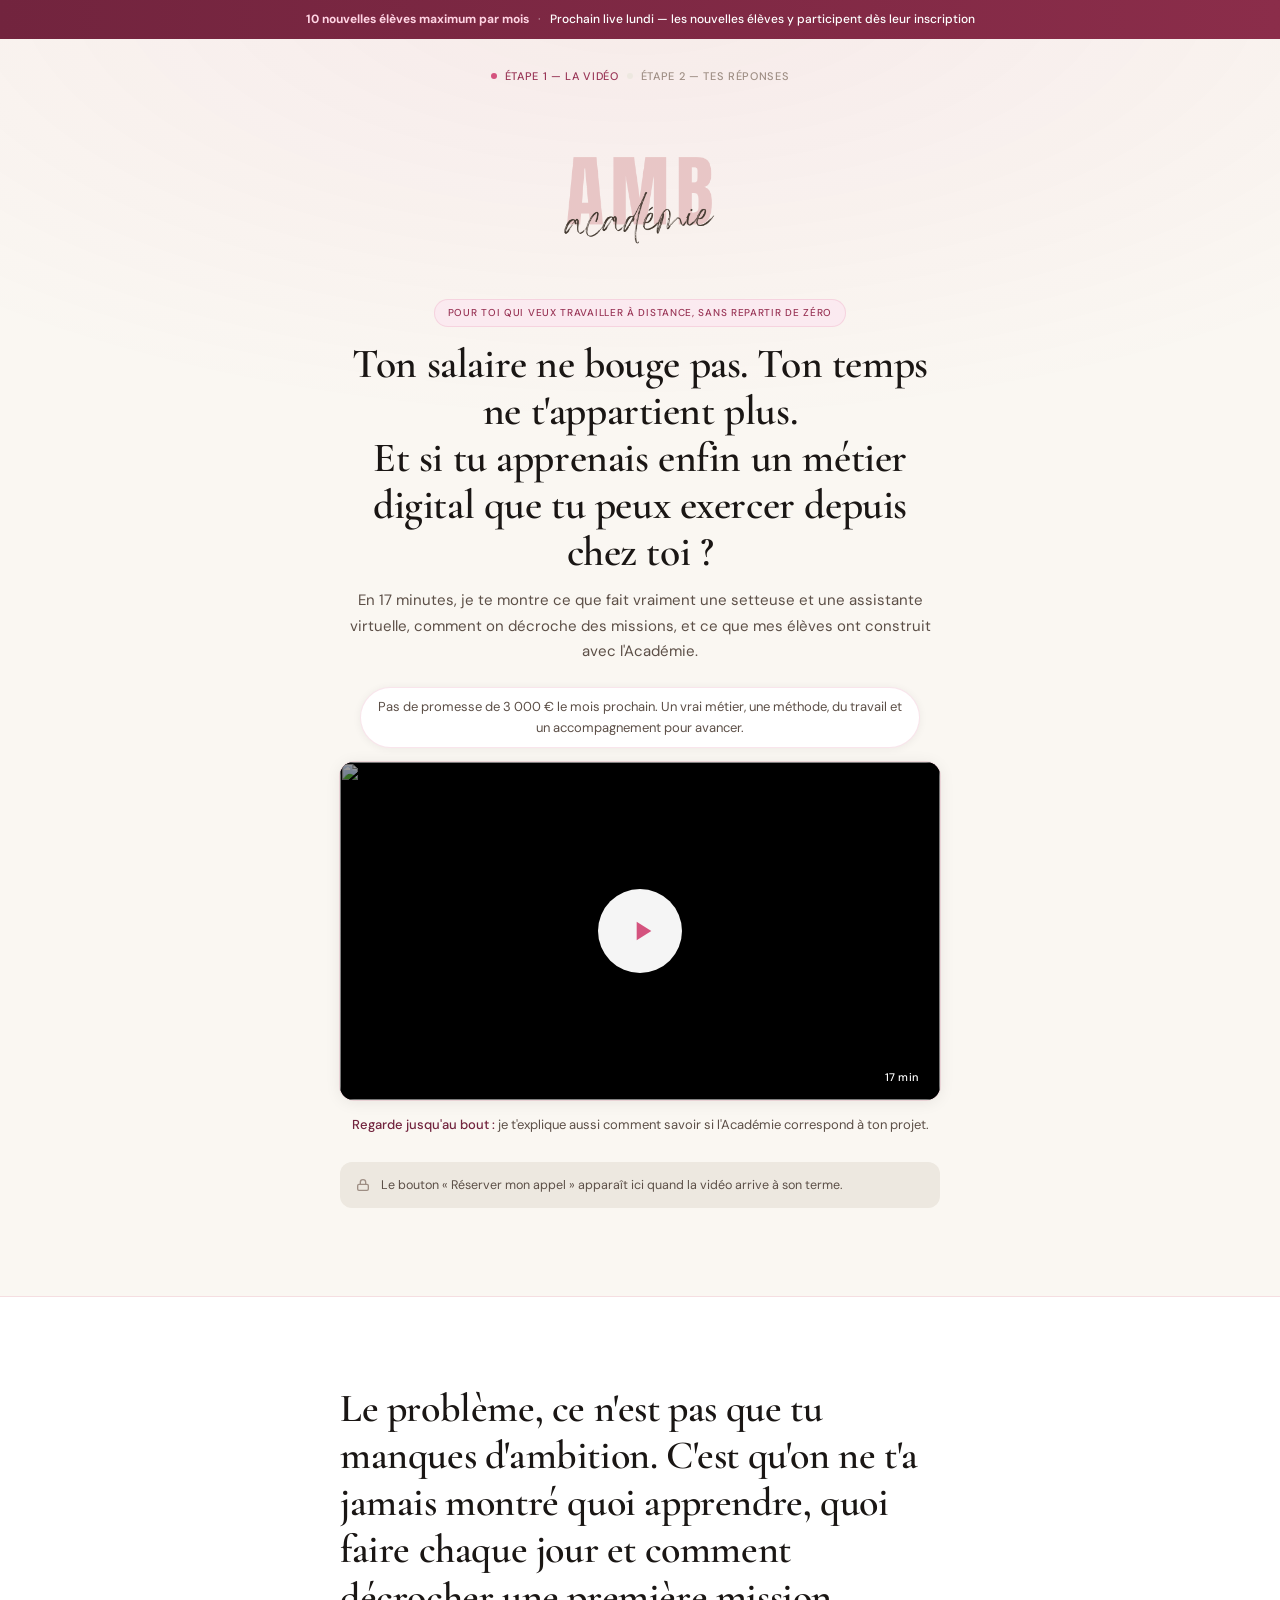
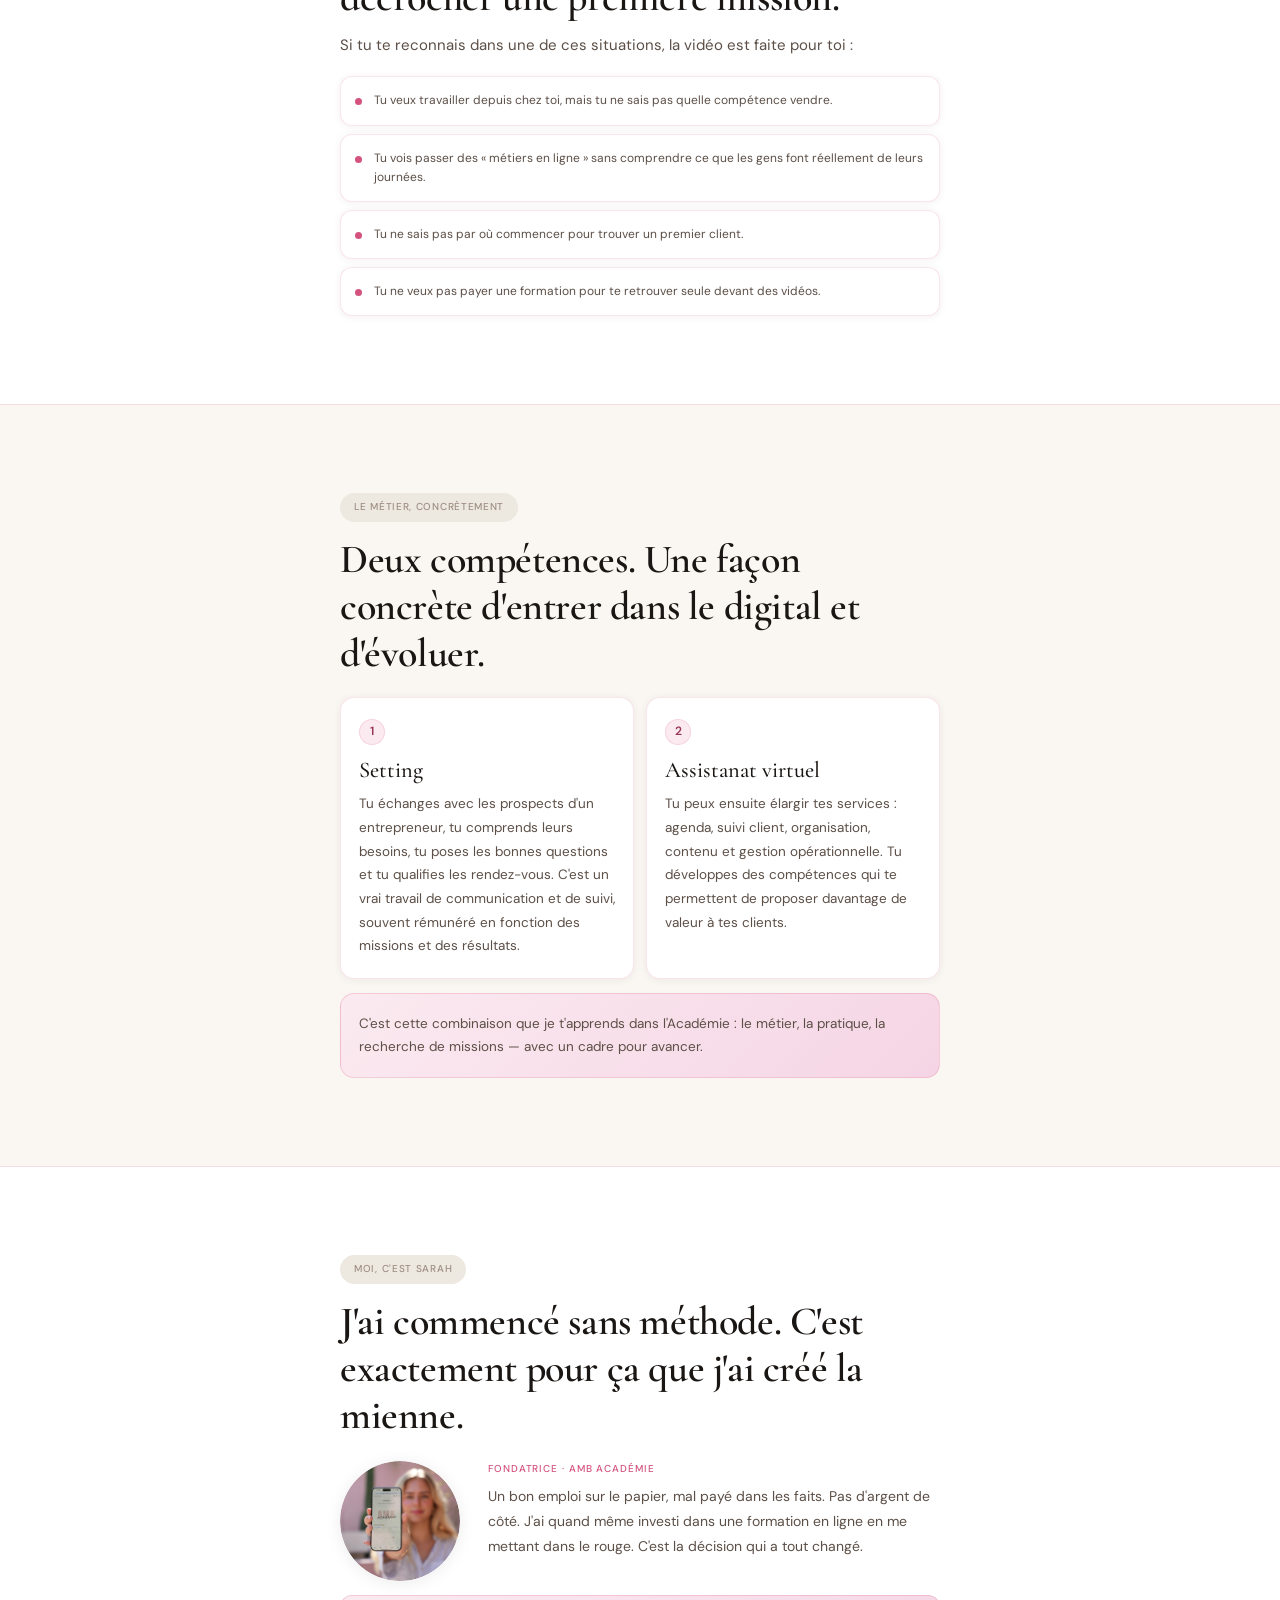
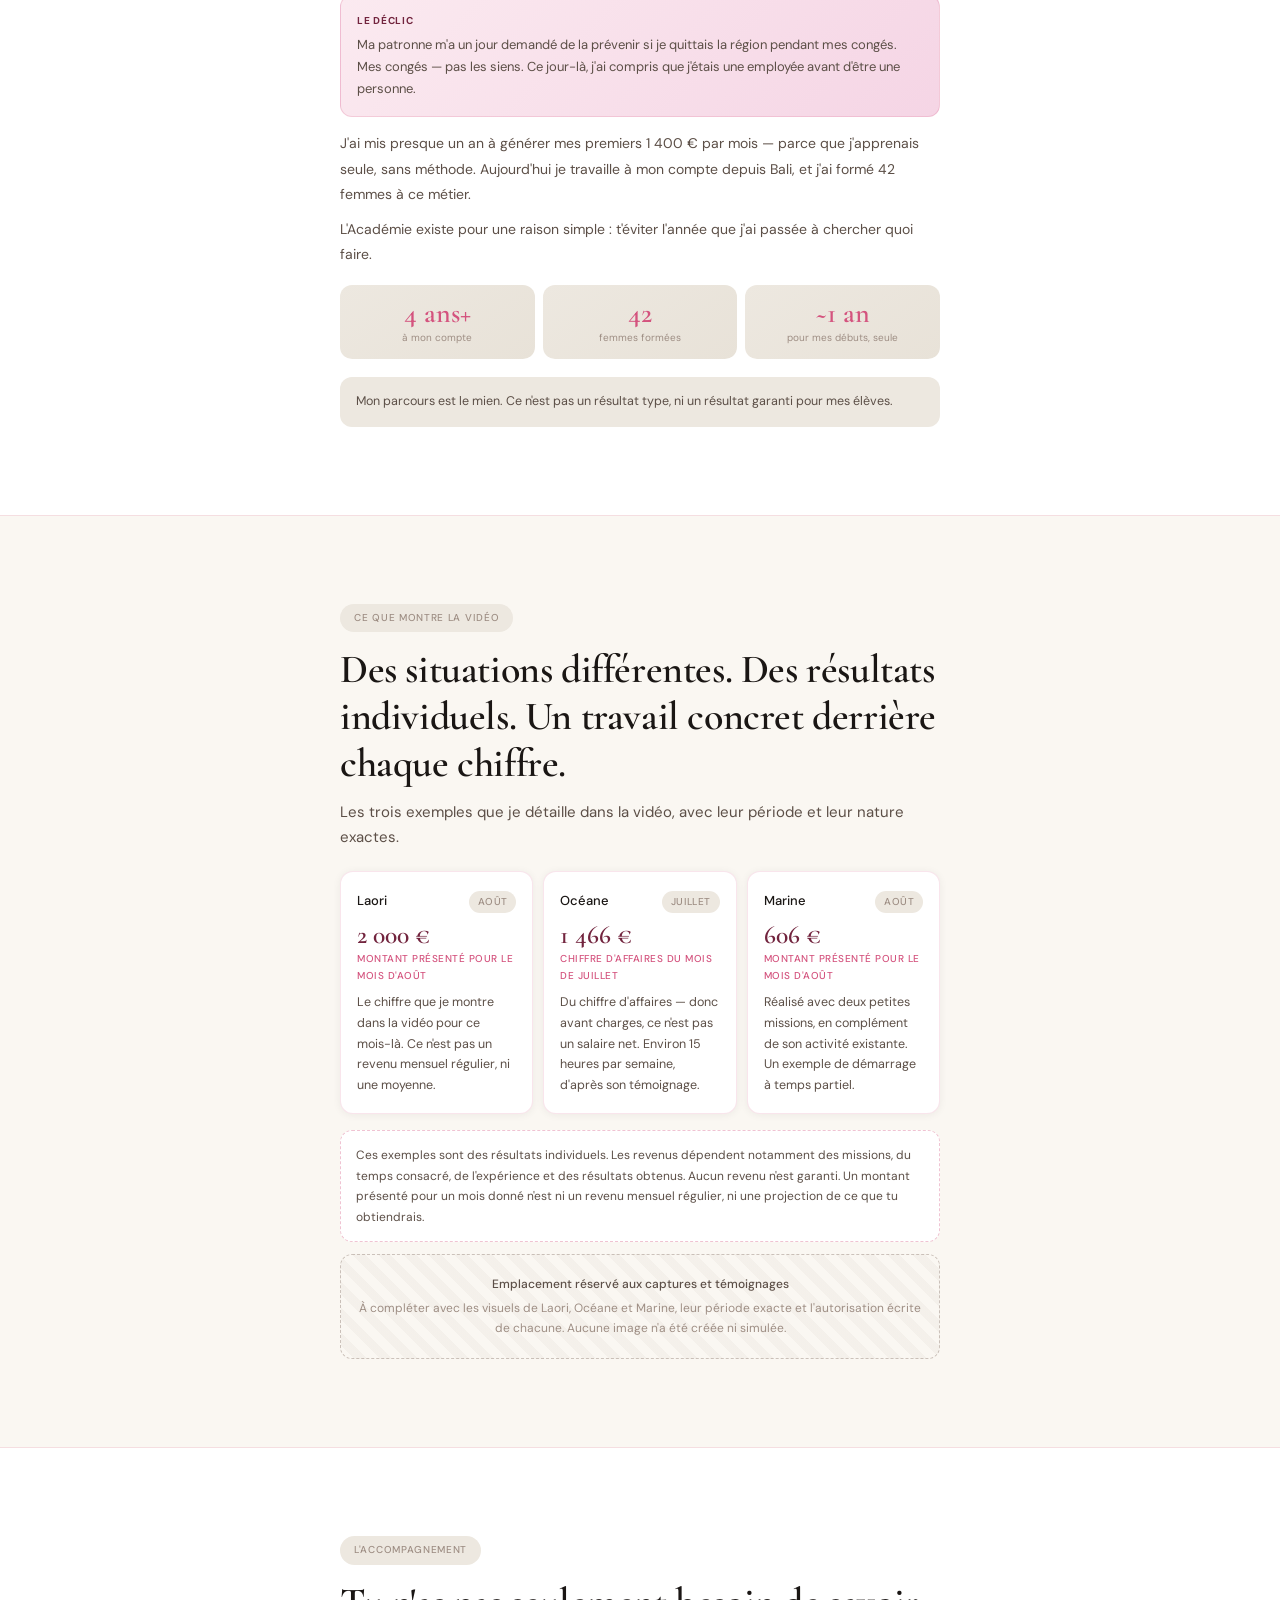
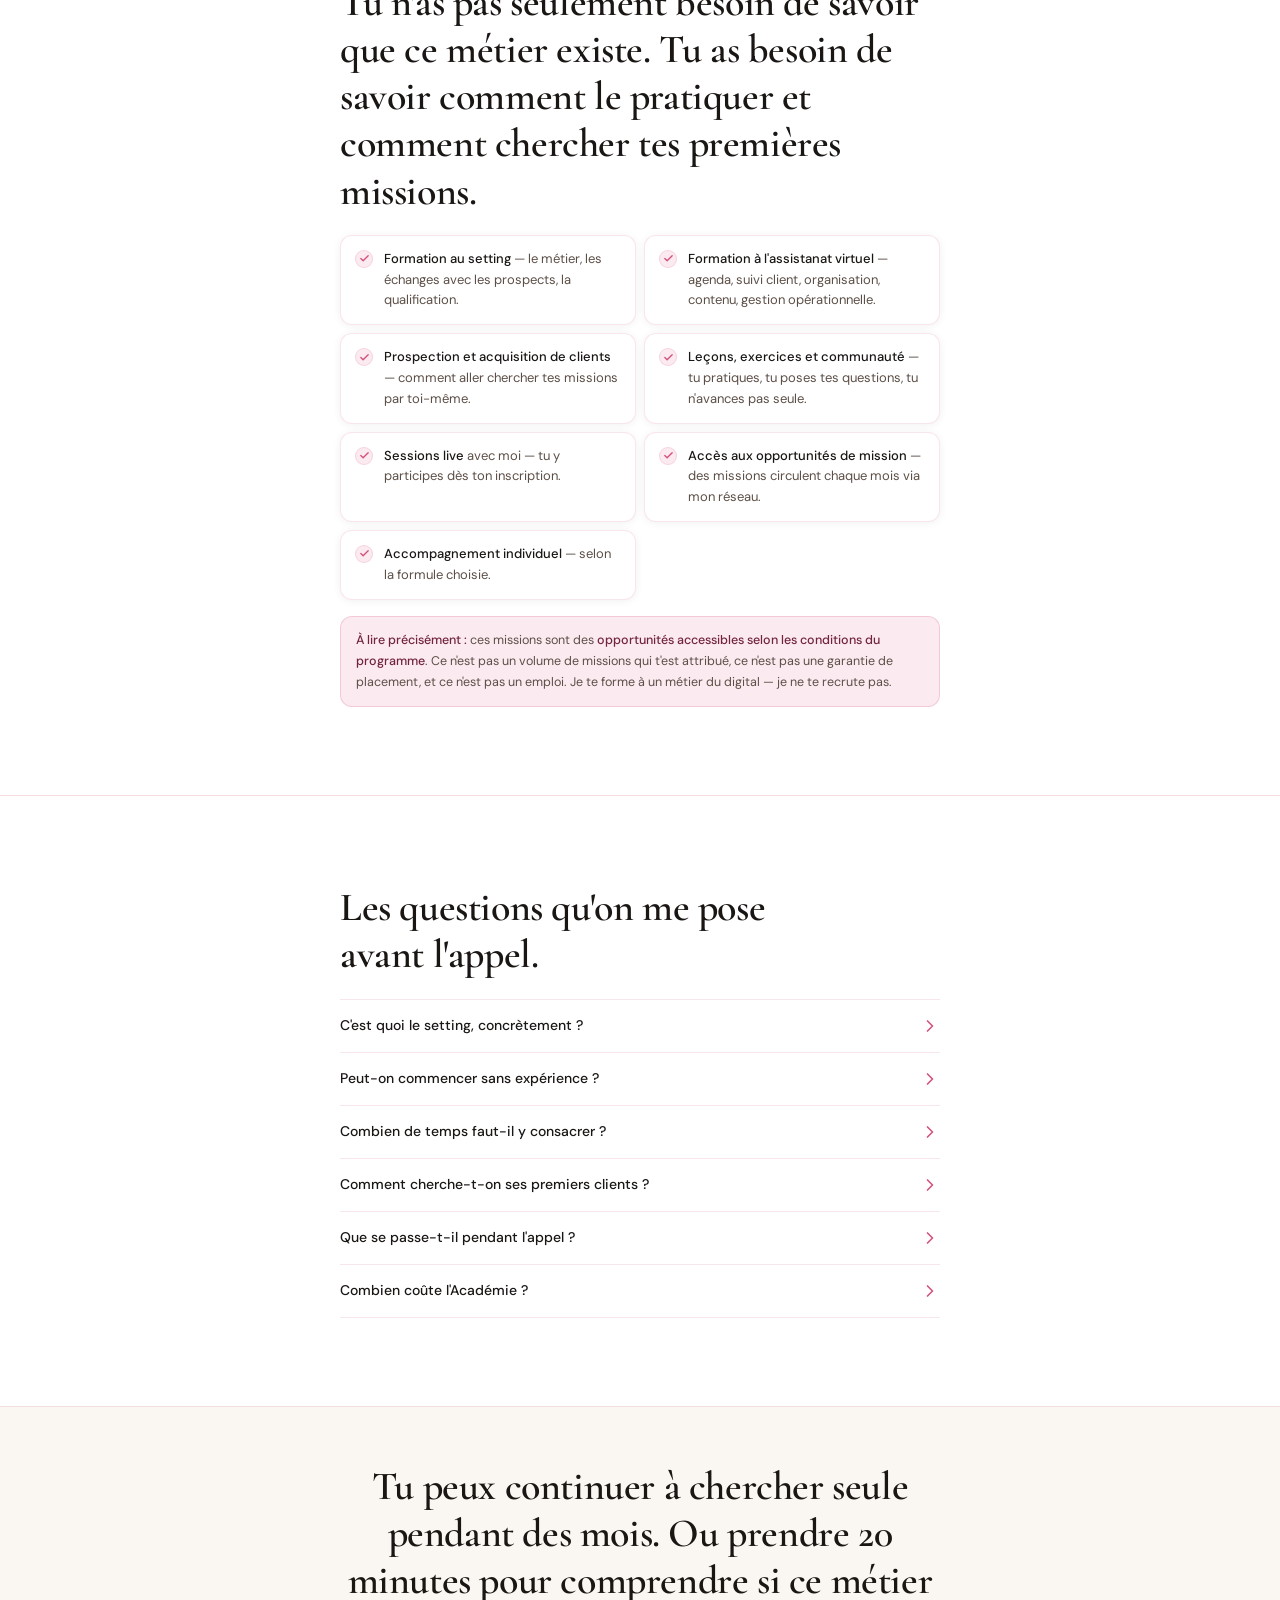
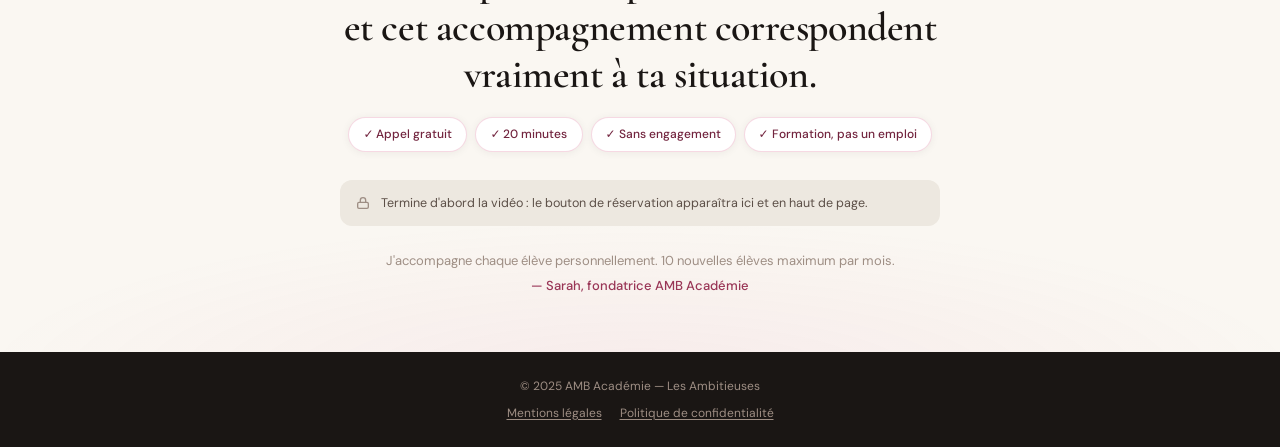
==== commit 2f5c44f7: "VSL V1" ====
--- a/settingav/index.html
+++ b/settingav/index.html
@@ -3,1006 +3,28 @@
 <head>
   <meta charset="UTF-8">
   <meta name="viewport" content="width=device-width, initial-scale=1.0">
-  <title>AMB Académie — Les Ambitieuses | Devenir Setteuse & Assistante Virtuelle</title>
-  <meta name="description" content="Génère 1 400 à 3 000€/mois depuis chez toi grâce au setting et à l'assistanat virtuel. Découvre l'AMB Académie fondée par Sarah.">
+  <title>AMB Académie — Devenir setteuse ou assistante virtuelle | La vidéo</title>
+  <meta name="description" content="En 17 minutes, tu vois ce que fait vraiment une setteuse et une assistante virtuelle, comment on trouve des missions, et comment se passe l'accompagnement de l'AMB Académie.">
+  <meta name="robots" content="index,follow">
+
+  <meta property="og:type" content="website">
+  <meta property="og:title" content="AMB Académie — le métier de setteuse et d'assistante virtuelle">
+  <meta property="og:description" content="17 minutes pour comprendre le métier, la méthode et l'accompagnement. Puis 8 questions pour vérifier si l'Académie correspond à ta situation.">
+  <meta property="og:image" content="https://img.youtube.com/vi/zFbwChQ45Cw/maxresdefault.jpg">
+  <meta name="twitter:card" content="summary_large_image">
+
   <link rel="preconnect" href="https://fonts.googleapis.com">
   <link rel="preconnect" href="https://fonts.gstatic.com" crossorigin>
   <link href="https://fonts.googleapis.com/css2?family=Cormorant+Garamond:ital,wght@0,400;0,500;0,600;1,400;1,500&family=DM+Sans:opsz,wght@9..40,300;9..40,400;9..40,500&display=swap" rel="stylesheet">
 
-  <!-- Calendly — warm up connections early so the booking widget loads fast -->
-  <link rel="preconnect" href="https://assets.calendly.com" crossorigin>
-  <link rel="preconnect" href="https://calendly.com" crossorigin>
-  <link rel="dns-prefetch" href="https://calendly.com">
-  <link rel="prefetch" href="https://assets.calendly.com/assets/external/widget.js" as="script" crossorigin>
-
-  <style>
-    /* ═══════════════════════════════════════════
-       VARIABLES
-    ═══════════════════════════════════════════ */
-    :root {
-      --rose:        #D4537E;
-      --rose-light:  #FBEAF0;
-      --rose-dark:   #72243E;
-      --rose-mid:    #993556;
-      --cream:       #FAF7F2;
-      --beige:       #EDE8E0;
-      --text-dark:   #1A1614;
-      --text-mid:    #5C4F47;
-      --text-soft:   #9E8E84;
-      --white:       #FFFFFF;
-      --border:      rgba(212,83,126,0.15);
-
-      --shadow-sm:   0 1px 8px rgba(26,22,20,0.06);
-      --shadow-md:   0 2px 16px rgba(26,22,20,0.08);
-      --shadow-rose: 0 4px 20px rgba(212,83,126,0.28);
-      --shadow-hover:0 8px 32px rgba(212,83,126,0.16);
-
-      --font-title:  'Cormorant Garamond', Georgia, serif;
-      --font-body:   'DM Sans', system-ui, sans-serif;
-
-      --text-h1:   clamp(2rem, 9vw, 3.25rem);
-      --text-h2:   clamp(1.6rem, 6.5vw, 2.5rem);
-      --text-h3:   clamp(1.2rem, 4vw, 1.4rem);
-      --text-body: clamp(0.875rem, 3.5vw, 0.9375rem);
-
-      --pad-x:     16px;
-      --pad-sec:   48px;
-      --radius:    14px;
-      --pill:      100px;
-      --max-w:     680px;
-    }
-
-    /* ═══════════════════════════════════════════
-       RESET
-    ═══════════════════════════════════════════ */
-    *, *::before, *::after { box-sizing: border-box; margin: 0; padding: 0; }
-    html { scroll-behavior: smooth; scroll-padding-top: 12px; }
-    body {
-      font-family: var(--font-body);
-      font-size: var(--text-body);
-      line-height: 1.65;
-      background: var(--cream);
-      color: var(--text-dark);
-      -webkit-font-smoothing: antialiased;
-      -webkit-text-size-adjust: 100%;
-      overflow-x: hidden;
-    }
-    img { max-width: 100%; display: block; }
-    a { color: inherit; text-decoration: none; }
-    button { font-family: inherit; }
-
-    /* ═══════════════════════════════════════════
-       LAYOUT
-    ═══════════════════════════════════════════ */
-    .wrap {
-      max-width: var(--max-w);
-      margin-inline: auto;
-      padding-inline: var(--pad-x);
-    }
-    .section { padding-block: var(--pad-sec); }
-    .divider { border: none; border-top: 1px solid var(--border); }
-
-    /* ═══════════════════════════════════════════
-       TYPOGRAPHIE
-    ═══════════════════════════════════════════ */
-    h1 {
-      font-family: var(--font-title);
-      font-size: var(--text-h1);
-      font-weight: 600;
-      line-height: 1.13;
-      letter-spacing: -0.01em;
-      color: var(--text-dark);
-    }
-    h2 {
-      font-family: var(--font-title);
-      font-size: var(--text-h2);
-      font-weight: 600;
-      line-height: 1.18;
-      letter-spacing: -0.01em;
-      color: var(--text-dark);
-    }
-    h3 {
-      font-family: var(--font-title);
-      font-size: var(--text-h3);
-      font-weight: 500;
-      line-height: 1.3;
-      color: var(--text-dark);
-    }
-    .subtitle {
-      font-size: var(--text-body);
-      color: var(--text-mid);
-      line-height: 1.7;
-      margin-top: 12px;
-    }
-    .eyebrow {
-      display: inline-block;
-      font-size: 10px;
-      font-weight: 500;
-      letter-spacing: 0.07em;
-      text-transform: uppercase;
-      color: var(--rose-mid);
-      background: var(--rose-light);
-      border: 1px solid var(--border);
-      border-radius: var(--pill);
-      padding: 5px 13px;
-      margin-bottom: 14px;
-    }
-    .eyebrow--muted { background: var(--beige); color: var(--text-soft); border-color: transparent; }
-
-    /* ═══════════════════════════════════════════
-       ANIMATIONS
-    ═══════════════════════════════════════════ */
-    @media (prefers-reduced-motion: no-preference) {
-      .fade-up {
-        opacity: 0;
-        transform: translateY(24px);
-        transition: opacity 0.55s ease, transform 0.55s ease;
-      }
-      .fade-up.in { opacity: 1; transform: none; }
-
-      .stagger > * {
-        opacity: 0;
-        transform: translateY(18px);
-        transition: opacity 0.45s ease, transform 0.45s ease;
-      }
-      .stagger.in > *               { opacity: 1; transform: none; }
-      .stagger.in > *:nth-child(1)  { transition-delay:   0ms; }
-      .stagger.in > *:nth-child(2)  { transition-delay:  80ms; }
-      .stagger.in > *:nth-child(3)  { transition-delay: 160ms; }
-      .stagger.in > *:nth-child(4)  { transition-delay: 240ms; }
-    }
-
-    /* ═══════════════════════════════════════════
-       BARRE DE PROGRESSION
-    ═══════════════════════════════════════════ */
-    #progress-bar {
-      position: fixed;
-      top: 0; left: 0;
-      height: 3px;
-      width: 0%;
-      background: linear-gradient(90deg, var(--rose), var(--rose-dark));
-      z-index: 1000;
-      transition: width 0.1s linear;
-      border-radius: 0 2px 2px 0;
-      pointer-events: none;
-    }
-
-    /* ═══════════════════════════════════════════
-       CTA STICKY
-    ═══════════════════════════════════════════ */
-    #sticky-cta {
-      position: fixed;
-      bottom: calc(20px + env(safe-area-inset-bottom, 0px));
-      left: 50%;
-      transform: translateX(-50%) translateY(80px);
-      z-index: 900;
-      opacity: 0;
-      transition: opacity 0.3s ease, transform 0.3s ease;
-      pointer-events: none;
-      white-space: nowrap;
-      max-width: calc(100vw - 32px);
-    }
-    #sticky-cta.in {
-      opacity: 1;
-      transform: translateX(-50%) translateY(0);
-      pointer-events: auto;
-    }
-    #sticky-cta a {
-      display: flex;
-      align-items: center;
-      justify-content: center;
-      gap: 6px;
-      background: linear-gradient(135deg, var(--rose), var(--rose-dark));
-      color: var(--white);
-      font-size: 14px;
-      font-weight: 500;
-      padding: 13px 24px;
-      min-height: 48px;
-      border-radius: var(--pill);
-      box-shadow: var(--shadow-rose), 0 2px 8px rgba(0,0,0,0.1);
-      transition: transform 0.2s, box-shadow 0.2s;
-    }
-    #sticky-cta a:active { transform: scale(0.97); }
-
-    /* ═══════════════════════════════════════════
-       BOUTON RETOUR EN HAUT
-    ═══════════════════════════════════════════ */
-    #back-to-top {
-      position: fixed;
-      bottom: calc(24px + env(safe-area-inset-bottom, 0px));
-      right: 16px;
-      width: 44px; height: 44px;
-      background: var(--white);
-      border: 1px solid var(--border);
-      border-radius: 50%;
-      box-shadow: var(--shadow-md);
-      display: flex; align-items: center; justify-content: center;
-      cursor: pointer;
-      opacity: 0;
-      transform: translateY(12px);
-      transition: opacity 0.3s, transform 0.3s;
-      pointer-events: none;
-      z-index: 800;
-    }
-    #back-to-top.in { opacity: 1; transform: none; pointer-events: auto; }
-    #back-to-top:active { background: var(--rose-light); }
-    #back-to-top svg { width: 16px; height: 16px; color: var(--rose); }
-
-    /* ═══════════════════════════════════════════
-       BARRE D'URGENCE
-    ═══════════════════════════════════════════ */
-    .urgency-bar {
-      background: linear-gradient(90deg, var(--rose-dark), #8B2D4A);
-      color: var(--white);
-      text-align: center;
-      padding: 10px var(--pad-x);
-      font-size: 12px;
-      font-weight: 500;
-      line-height: 1.55;
-    }
-    .urgency-bar strong { color: #FFD4E3; }
-    .urgency-bar .sep { opacity: 0.5; margin: 0 6px; }
-
-    /* ═══════════════════════════════════════════
-       BOUTONS
-    ═══════════════════════════════════════════ */
-    .btn {
-      display: flex;
-      align-items: center;
-      justify-content: center;
-      gap: 6px;
-      border-radius: var(--pill);
-      border: none;
-      cursor: pointer;
-      font-family: var(--font-body);
-      font-weight: 500;
-      text-decoration: none;
-      text-align: center;
-      min-height: 52px;
-      padding: 0 28px;
-      font-size: 15px;
-      width: 100%;
-      transition: transform 0.18s, box-shadow 0.18s, filter 0.18s;
-    }
-    .btn:active { transform: scale(0.97); }
-    .btn-rose {
-      background: linear-gradient(135deg, var(--rose), #BF3D68);
-      color: var(--white);
-      box-shadow: var(--shadow-rose);
-    }
-    .btn-rose:active { filter: brightness(0.95); }
-    .btn-dark {
-      background: linear-gradient(135deg, var(--rose-dark), #5A1C30);
-      color: var(--white);
-      box-shadow: 0 4px 18px rgba(114,36,62,0.32);
-    }
-
-    @media (hover: hover) {
-      .btn-rose:hover   { filter: brightness(1.06); box-shadow: 0 8px 28px rgba(212,83,126,0.42); transform: scale(1.02); }
-      .btn-dark:hover   { filter: brightness(1.08); box-shadow: 0 8px 28px rgba(114,36,62,0.42); transform: scale(1.02); }
-      #sticky-cta a:hover { transform: scale(1.03); }
-    }
-
-    /* ═══════════════════════════════════════════
-       CARDS
-    ═══════════════════════════════════════════ */
-    .card {
-      background: var(--white);
-      border: 1px solid var(--border);
-      border-radius: var(--radius);
-      padding: 18px 16px;
-      box-shadow: var(--shadow-sm);
-    }
-    .card-rose { background: var(--rose-light); border-color: rgba(212,83,126,0.25); }
-
-    @media (hover: hover) {
-      .card-hover { transition: box-shadow 0.25s, transform 0.25s; }
-      .card-hover:hover { box-shadow: var(--shadow-hover); transform: translateY(-2px); }
-    }
-
-    /* ═══════════════════════════════════════════
-       PATTERN INTERRUPT
-    ═══════════════════════════════════════════ */
-    .pattern-interrupt {
-      background: var(--white);
-      border-left: 3px solid var(--rose);
-      border-radius: 0 10px 10px 0;
-      padding: 12px 14px;
-      margin: 16px 0;
-      font-size: 13px;
-      color: var(--text-mid);
-      line-height: 1.65;
-      box-shadow: var(--shadow-sm);
-    }
-    .pattern-interrupt strong {
-      display: block;
-      font-size: 10px;
-      font-weight: 600;
-      text-transform: uppercase;
-      letter-spacing: 0.07em;
-      color: var(--rose-mid);
-      margin-bottom: 4px;
-    }
-
-    /* ═══════════════════════════════════════════
-       HERO
-    ═══════════════════════════════════════════ */
-    #hero {
-      background:
-        radial-gradient(ellipse 120% 55% at 50% -5%, rgba(212,83,126,0.08) 0%, transparent 65%),
-        var(--cream);
-      padding: 28px var(--pad-x) var(--pad-sec);
-      overflow: hidden;
-    }
-    .hero-logo {
-      text-align: center;
-      margin-bottom: 8px;
-      display: flex;
-      justify-content: center;
-    }
-    .hero-logo img {
-      width: 100px;
-      height: 100px;
-      object-fit: contain;
-    }
-    @media (min-width: 1024px) {
-      .hero-logo img { width: 180px; height: 180px; }
-    }
-    .hero-photo {
-      aspect-ratio: 3 / 4;
-      max-height: 520px;
-      margin: 24px 0;
-      overflow: hidden;
-      border-radius: var(--radius);
-    }
-
-    /* ═══════════════════════════════════════════
-       ABOUT SARAH
-    ═══════════════════════════════════════════ */
-    #about { background: var(--white); }
-    .about-layout { display: flex; flex-direction: column; gap: 20px; }
-    .about-avatar {
-      width: 88px; height: 88px;
-      border-radius: 50%;
-      overflow: hidden;
-      flex-shrink: 0;
-      box-shadow: var(--shadow-md);
-    }
-    .about-label {
-      display: block;
-      font-size: 10px; font-weight: 500;
-      letter-spacing: 0.09em; text-transform: uppercase;
-      color: var(--rose); margin-bottom: 6px;
-    }
-    .about-body { font-size: 14px; color: var(--text-mid); line-height: 1.8; margin-top: 10px; }
-    .about-body p + p { margin-top: 10px; }
-
-    .about-moment {
-      background: linear-gradient(135deg, var(--rose-light), #F5D5E5);
-      border: 1px solid rgba(212,83,126,0.2);
-      border-radius: 12px;
-      padding: 16px;
-      margin: 14px 0;
-      font-size: 13px;
-      color: var(--text-mid);
-      line-height: 1.7;
-    }
-    .about-moment strong {
-      color: var(--rose-dark);
-      display: block;
-      font-size: 10px; text-transform: uppercase;
-      letter-spacing: 0.07em; margin-bottom: 5px;
-    }
-
-    .about-stats {
-      display: grid;
-      grid-template-columns: repeat(3, 1fr);
-      gap: 8px;
-      margin-top: 18px;
-    }
-    .about-stat {
-      background: linear-gradient(145deg, var(--beige), #E8E2D8);
-      border-radius: 12px;
-      padding: 14px 6px;
-      text-align: center;
-    }
-    .about-stat__n {
-      font-family: var(--font-title);
-      font-size: clamp(1.3rem, 5vw, 1.75rem);
-      font-weight: 600;
-      color: var(--rose);
-      line-height: 1;
-    }
-    .about-stat__l { font-size: 10px; color: var(--text-soft); margin-top: 4px; line-height: 1.4; }
-
-    /* ═══════════════════════════════════════════
-       VIDÉO
-    ═══════════════════════════════════════════ */
-    #video-1 { background: var(--cream); }
-    #income   { background: var(--white); }
-
-    .pull-quote {
-      border-left: 3px solid var(--rose);
-      padding: 4px 0 4px 18px;
-      margin: 24px 0;
-      font-family: var(--font-title);
-      font-style: italic;
-      font-size: clamp(1rem, 4vw, 1.2rem);
-      color: var(--text-dark);
-      line-height: 1.55;
-    }
-    .pull-quote cite {
-      display: block;
-      font-size: 12px;
-      font-family: var(--font-body);
-      font-style: normal;
-      color: var(--text-soft);
-      margin-top: 7px;
-    }
-
-    .reason-list { display: flex; flex-direction: column; gap: 8px; }
-    .reason-item {
-      display: flex; gap: 12px;
-      background: var(--white);
-      border: 1px solid var(--border);
-      border-radius: 12px;
-      padding: 14px;
-      box-shadow: var(--shadow-sm);
-    }
-    .reason-dot {
-      width: 7px; height: 7px;
-      background: var(--rose); border-radius: 50%;
-      flex-shrink: 0; margin-top: 7px;
-    }
-    .reason-title { font-size: 13px; font-weight: 500; color: var(--text-dark); margin-bottom: 3px; }
-    .reason-text  { font-size: 12px; color: var(--text-mid); line-height: 1.6; }
-
-    @media (hover: hover) {
-      .reason-item { transition: box-shadow 0.22s, transform 0.22s, border-color 0.22s; }
-      .reason-item:hover { box-shadow: var(--shadow-hover); transform: translateY(-2px); border-color: rgba(212,83,126,0.28); }
-    }
-
-    /* ═══════════════════════════════════════════
-       REVENUS
-    ═══════════════════════════════════════════ */
-    .income-label {
-      font-size: 14px; font-weight: 500;
-      color: var(--text-dark); text-align: center;
-      margin: 28px 0 14px;
-    }
-    .income-grid {
-      display: grid;
-      grid-template-columns: 1fr;
-      gap: 10px;
-    }
-    .income-card {
-      background: var(--white);
-      border: 1px solid var(--border);
-      border-radius: 13px;
-      padding: 18px 16px;
-      display: flex;
-      align-items: center;
-      justify-content: space-between;
-      gap: 12px;
-      box-shadow: var(--shadow-sm);
-    }
-    .income-card--hl {
-      border: 2px solid var(--rose);
-      background: linear-gradient(145deg, var(--rose-light), #F5D5E5);
-      order: -1;
-    }
-    .income-card__left { flex: 1; }
-    .income-card__badge {
-      display: inline-block;
-      font-size: 10px; font-weight: 500;
-      padding: 2px 9px;
-      border-radius: var(--pill);
-      background: var(--beige);
-      color: var(--text-soft);
-      margin-bottom: 6px;
-    }
-    .income-card--hl .income-card__badge {
-      background: rgba(255,255,255,0.55);
-      color: var(--rose-mid);
-      border: 1px solid rgba(212,83,126,0.28);
-    }
-    .income-card__obj {
-      font-size: 10px; font-weight: 500;
-      color: var(--rose); text-transform: uppercase;
-      letter-spacing: 0.04em; margin-bottom: 4px;
-    }
-    .income-card__amount {
-      font-family: var(--font-title);
-      font-size: clamp(1.25rem, 5vw, 1.5rem);
-      font-weight: 600;
-      color: var(--text-dark);
-      line-height: 1.1;
-    }
-    .income-card--hl .income-card__amount { color: var(--rose-dark); }
-    .income-card__sub { font-size: 11px; color: var(--text-soft); margin-top: 3px; }
-    .income-card__arrow { font-size: 20px; color: var(--rose); opacity: 0.5; flex-shrink: 0; }
-    .income-card--hl .income-card__arrow { opacity: 1; }
-
-    /* ═══════════════════════════════════════════
-       FAQ
-    ═══════════════════════════════════════════ */
-    #faq { background: var(--white); }
-    .faq-list { margin-top: 20px; border-top: 0.5px solid var(--border); }
-    .faq-item { border-bottom: 0.5px solid var(--border); }
-    .faq-btn {
-      display: flex; align-items: center; justify-content: space-between;
-      gap: 14px;
-      padding: 16px 0;
-      min-height: 44px;
-      cursor: pointer;
-      background: none; border: none; width: 100%; text-align: left;
-    }
-    .faq-btn:focus-visible { outline: 2px solid var(--rose); outline-offset: 2px; border-radius: 4px; }
-    .faq-q {
-      font-size: 14px; font-weight: 500;
-      color: var(--text-dark); line-height: 1.4;
-      transition: color 0.18s;
-    }
-    .faq-chevron {
-      width: 20px; height: 20px; flex-shrink: 0;
-      color: var(--rose);
-      transition: transform 0.28s cubic-bezier(0.4,0,0.2,1);
-    }
-    .faq-item.open .faq-chevron { transform: rotate(90deg); }
-    .faq-item.open .faq-q { color: var(--rose-dark); }
-    .faq-body {
-      max-height: 0;
-      overflow: hidden;
-      transition: max-height 0.3s cubic-bezier(0.4,0,0.2,1);
-    }
-    .faq-item.open .faq-body { max-height: 600px; }
-    .faq-ans {
-      font-size: 14px; color: var(--text-mid);
-      line-height: 1.75; padding: 0 24px 16px 0;
-    }
-    .no-js .faq-body { max-height: none; }
-
-    /* ═══════════════════════════════════════════
-       CTA FINAL
-    ═══════════════════════════════════════════ */
-    #cta {
-      background:
-        radial-gradient(ellipse 80% 45% at 50% 105%, rgba(212,83,126,0.07) 0%, transparent 65%),
-        var(--cream);
-      padding-block: 56px;
-    }
-    #cta h2, #cta .subtitle { text-align: center; }
-
-    .cta-note {
-      max-width: 640px;
-      margin: 14px auto 0;
-      font-size: 15px;
-      line-height: 1.7;
-      text-align: center;
-      color: var(--text-mid);
-    }
-    .cta-note a {
-      color: var(--rose-dark);
-      font-weight: 600;
-      text-decoration: underline;
-      text-underline-offset: 3px;
-      text-decoration-thickness: 1px;
-      transition: color .2s ease;
-    }
-    .cta-note a:hover, .cta-note a:focus-visible { color: var(--rose); }
-
-    .reassurance-pills {
-      display: flex; flex-wrap: wrap;
-      gap: 8px; justify-content: center;
-      margin: 18px 0 28px;
-    }
-    .r-pill {
-      font-size: 12px; font-weight: 500;
-      color: var(--rose-dark);
-      background: var(--white);
-      border: 1px solid rgba(212,83,126,0.22);
-      border-radius: var(--pill);
-      padding: 7px 14px;
-      box-shadow: var(--shadow-sm);
-    }
-
-    .calendly-wrap {
-      background: var(--white);
-      border: 1px solid var(--border);
-      border-radius: var(--radius);
-      overflow: hidden;
-      box-shadow: var(--shadow-sm);
-    }
-
-    .signature {
-      text-align: center; font-size: 13px;
-      color: var(--text-soft); margin-top: 24px; line-height: 1.65;
-    }
-    .signature em { display: block; font-style: normal; color: var(--rose-mid); font-weight: 500; margin-top: 3px; }
-    .final-quote {
-      font-family: var(--font-title); font-style: italic;
-      font-size: clamp(1.05rem, 4vw, 1.25rem);
-      color: var(--rose-dark); line-height: 1.5;
-      text-align: center; margin-top: 32px;
-      padding: 24px 0 0;
-      border-top: 1px solid var(--border);
-    }
-
-    /* ═══════════════════════════════════════════
-       ÉTAPE 2 — CALENDLY INTERMÉDIAIRE
-    ═══════════════════════════════════════════ */
-    #step2 { background: var(--cream); }
-    .step2-intro {
-      background: linear-gradient(135deg, var(--rose-light), #F5D5E5);
-      border: 1px solid rgba(212,83,126,0.22);
-      border-radius: var(--radius);
-      padding: 24px 16px;
-      text-align: center;
-      margin-bottom: 24px;
-    }
-    .step2-intro p {
-      font-family: var(--font-title);
-      font-style: italic;
-      font-size: clamp(0.95rem, 3.5vw, 1.1rem);
-      color: var(--text-mid);
-      line-height: 1.6;
-      margin-bottom: 8px;
-    }
-
-    /* ═══════════════════════════════════════════
-       QUIZ
-    ═══════════════════════════════════════════ */
-    #quiz { scroll-margin-top: 16px; }
-    .quiz-wrap {
-      background: var(--white);
-      border: 1px solid var(--border);
-      border-radius: var(--radius);
-      padding: 22px 16px 20px;
-      box-shadow: var(--shadow-sm);
-      margin-top: 4px;
-    }
-    .quiz-title {
-      font-family: var(--font-title);
-      font-size: clamp(1.25rem, 5vw, 1.55rem);
-      font-weight: 600;
-      line-height: 1.25;
-      margin: 0 0 6px;
-    }
-    .quiz-lead {
-      font-size: 13px;
-      color: var(--text-mid);
-      line-height: 1.65;
-      margin-bottom: 18px;
-    }
-    .quiz-progress-top {
-      display: flex;
-      justify-content: space-between;
-      align-items: center;
-      margin-bottom: 8px;
-    }
-    .quiz-progress-label {
-      font-size: 11px;
-      font-weight: 500;
-      letter-spacing: 0.06em;
-      text-transform: uppercase;
-      color: var(--rose-mid);
-    }
-    .quiz-progress-track {
-      height: 4px;
-      background: var(--beige);
-      border-radius: 99px;
-      overflow: hidden;
-      margin-bottom: 20px;
-    }
-    .quiz-progress-fill {
-      height: 100%;
-      width: 12.5%;
-      background: linear-gradient(90deg, var(--rose), var(--rose-dark));
-      border-radius: inherit;
-      transition: width 0.3s ease;
-    }
-    .quiz-step { display: none; }
-    .quiz-step.is-active { display: block; }
-    .quiz-q {
-      font-family: var(--font-title);
-      font-size: clamp(1.15rem, 4.2vw, 1.35rem);
-      font-weight: 500;
-      line-height: 1.3;
-      margin-bottom: 14px;
-    }
-    .quiz-options { display: flex; flex-direction: column; gap: 8px; }
-    .quiz-option {
-      position: relative;
-      display: flex;
-      align-items: flex-start;
-      gap: 12px;
-      background: var(--white);
-      border: 1px solid var(--border);
-      border-radius: 12px;
-      padding: 14px 14px;
-      cursor: pointer;
-      box-shadow: var(--shadow-sm);
-      transition: border-color 0.18s, background 0.18s, box-shadow 0.18s, transform 0.18s;
-    }
-    .quiz-option input {
-      position: absolute;
-      opacity: 0;
-      pointer-events: none;
-    }
-    .quiz-radio {
-      width: 18px; height: 18px;
-      border: 2px solid rgba(212,83,126,0.28);
-      border-radius: 50%;
-      flex-shrink: 0;
-      margin-top: 2px;
-      background: var(--white);
-      display: block;
-      font-style: normal;
-    }
-    .quiz-option span:last-child {
-      font-size: 14px;
-      color: var(--text-dark);
-      line-height: 1.45;
-    }
-    .quiz-option:has(input:checked) {
-      border-color: var(--rose);
-      background: var(--rose-light);
-      box-shadow: var(--shadow-sm);
-    }
-    .quiz-option:has(input:checked) .quiz-radio {
-      border-color: var(--rose);
-      background: var(--rose);
-      box-shadow: inset 0 0 0 3px var(--white);
-    }
-    .quiz-option:active { transform: scale(0.99); }
-    @media (hover: hover) {
-      .quiz-option:hover { border-color: rgba(212,83,126,0.35); transform: translateY(-1px); }
-    }
-    .quiz-field {
-      display: flex;
-      flex-direction: column;
-      gap: 6px;
-      margin-bottom: 14px;
-    }
-    .quiz-field label {
-      font-size: 12px;
-      font-weight: 500;
-      color: var(--text-dark);
-    }
-    .quiz-field input,
-    .quiz-field textarea {
-      width: 100%;
-      min-height: 48px;
-      padding: 12px 14px;
-      border: 1px solid var(--border);
-      border-radius: 12px;
-      background: var(--cream);
-      font-family: inherit;
-      font-size: 15px;
-      color: var(--text-dark);
-    }
-    .quiz-field textarea {
-      min-height: 140px;
-      line-height: 1.5;
-      resize: vertical;
-    }
-    .quiz-field input:focus,
-    .quiz-field textarea:focus {
-      outline: none;
-      border-color: var(--rose);
-      background: var(--white);
-      box-shadow: 0 0 0 3px rgba(212,83,126,0.15);
-    }
-    .quiz-intro {
-      font-size: 14px;
-      color: var(--text-mid);
-      line-height: 1.7;
-      margin-bottom: 18px;
-    }
-    .quiz-intro p + p { margin-top: 10px; }
-    .quiz-hint {
-      font-size: 13px;
-      color: var(--text-mid);
-      line-height: 1.65;
-      margin-top: 8px;
-    }
-    .quiz-context {
-      font-size: 13px;
-      color: var(--text-mid);
-      line-height: 1.7;
-      margin-top: 16px;
-    }
-    .quiz-context p + p { margin-top: 10px; }
-    .quiz-option--check .quiz-radio { border-radius: 5px; }
-    .quiz-field-note {
-      font-size: 12px;
-      color: var(--text-soft);
-      line-height: 1.5;
-    }
-    .quiz-nav {
-      display: flex;
-      align-items: center;
-      gap: 10px;
-      margin-top: 20px;
-    }
-    .quiz-back {
-      background: none;
-      border: none;
-      color: var(--text-soft);
-      font-size: 14px;
-      font-weight: 500;
-      cursor: pointer;
-      padding: 0 10px;
-      min-height: 52px;
-      white-space: nowrap;
-    }
-    .quiz-nav .btn { flex: 1; }
-    .quiz-nav [hidden] { display: none !important; }
-    .btn-quiz-submit {
-      white-space: normal;
-      line-height: 1.3;
-      padding: 14px 18px;
-      min-height: 56px;
-    }
-    .quiz-error {
-      display: none;
-      margin-top: 12px;
-      font-size: 13px;
-      color: var(--rose-dark);
-      background: var(--rose-light);
-      border: 1px solid rgba(212,83,126,0.25);
-      border-radius: 10px;
-      padding: 10px 12px;
-    }
-    .quiz-error.is-on { display: block; }
-    #calendly-step[hidden],
-    #insta-step[hidden] { display: none !important; }
-    .quiz-wrap[hidden] { display: none !important; }
-
-    /* ═══════════════════════════════════════════
-       FOOTER
-    ═══════════════════════════════════════════ */
-    footer {
-      background: var(--text-dark);
-      color: var(--text-soft);
-      text-align: center;
-      padding: 24px var(--pad-x);
-      padding-bottom: calc(24px + env(safe-area-inset-bottom, 0px));
-      font-size: 12px; line-height: 1.7;
-    }
-    footer a { color: var(--text-soft); text-decoration: underline; text-underline-offset: 2px; }
-    .footer-links { display: flex; gap: 18px; justify-content: center; margin-top: 6px; flex-wrap: wrap; }
-
-    /* ═══════════════════════════════════════════
-       BREAKPOINTS
-    ═══════════════════════════════════════════ */
-    @media (min-width: 480px) {
-      :root { --pad-x: 20px; }
-      .income-grid { grid-template-columns: 1fr 1fr; }
-      .income-card--hl { grid-column: 1 / -1; order: 0; }
-    }
-    @media (min-width: 640px) {
-      :root { --pad-sec: 64px; }
-      .income-grid { grid-template-columns: repeat(3, 1fr); }
-      .income-card { flex-direction: column; align-items: flex-start; }
-      .income-card--hl { grid-column: auto; order: 0; }
-      .income-card__arrow { display: none; }
-      .about-layout { flex-direction: row; align-items: flex-start; gap: 28px; }
-      .about-avatar { width: 120px; height: 120px; border-radius: 50%; }
-    }
-    @media (min-width: 1024px) {
-      :root { --pad-x: 40px; --pad-sec: 88px; }
-    }
-
-    /* ═══════════════════════════════════════════
-       ACCESSIBILITÉ
-    ═══════════════════════════════════════════ */
-    @media (prefers-reduced-motion: reduce) {
-      *, *::before, *::after {
-        transition-duration: 0.01ms !important;
-        animation-duration:  0.01ms !important;
-      }
-    }
-    :focus-visible { outline: 2px solid var(--rose); outline-offset: 3px; }
-  </style>
-
-  <!-- Microsoft Clarity -->
-  <script type="text/javascript">
-    (function(c,l,a,r,i,t,y){
-      c[a]=c[a]||function(){(c[a].q=c[a].q||[]).push(arguments)};
-      t=l.createElement(r);t.async=1;t.src="https://www.clarity.ms/tag/"+i;
-      y=l.getElementsByTagName(r)[0];y.parentNode.insertBefore(t,y);
-    })(window, document, "clarity", "script", "x0jj09tqk7");
-  </script>
-
-  <!-- Meta Pixel -->
-  <script>
-    // First-party external_id (persisted). Improves Advanced Matching and lets
-    // this browser Pixel event dedupe with the server-side CAPI event later.
-    function ambGetExternalId(){
-      try{
-        var k='amb_ext_id', v=localStorage.getItem(k);
-        if(!v){ v='amb_'+Date.now().toString(36)+Math.random().toString(36).slice(2,10); localStorage.setItem(k,v); }
-        return v;
-      }catch(e){ return null; }
-    }
-    // ── fbc / fbp capture ─────────────────────────────────────────────
-    // If the visitor lands with ?fbclid= (any Meta ad click), persist it and
-    // build the _fbc cookie ourselves — the Pixel only sets it when it loads,
-    // and ad blockers prevent that. fbp/fbc are then attached to every
-    // server-side (CAPI) event for maximum match quality + attribution.
-    function ambReadCookie(name){
-      var m = document.cookie.match(new RegExp('(?:^|; )' + name + '=([^;]*)'));
-      return m ? decodeURIComponent(m[1]) : null;
-    }
-    (function(){
-      try{
-        var fbclid = new URLSearchParams(location.search).get('fbclid');
-        if (fbclid){
-          localStorage.setItem('amb_fbclid', fbclid);
-          localStorage.setItem('amb_fbclid_ts', String(Date.now()));
-          if (!ambReadCookie('_fbc')){
-            document.cookie = '_fbc=fb.1.' + Date.now() + '.' + encodeURIComponent(fbclid) +
-              '; path=/; max-age=' + (90*24*3600) + '; SameSite=Lax';
-          }
-        }
-      }catch(e){}
-    })();
-    function ambGetFbp(){ return ambReadCookie('_fbp'); }
-    function ambGetFbc(){
-      var c = ambReadCookie('_fbc');
-      if (c) return c;
-      try{
-        var id = localStorage.getItem('amb_fbclid');
-        var ts = localStorage.getItem('amb_fbclid_ts');
-        if (id && ts) return 'fb.1.' + ts + '.' + id;
-      }catch(e){}
-      return null;
-    }
-    // ── first-party CAPI mirror ───────────────────────────────────────
-    // Sends the same event (same eventID) to our own /api/meta-track, which
-    // adds the real client IP + user-agent and forwards to Meta's Conversions
-    // API. Works even when fbevents.js is blocked; Meta dedupes by eventID.
-    function ambServerTrack(name, id, custom){
-      try{
-        if (localStorage.getItem('amb_cookie_consent') === 'revoked') return;
-        var body = JSON.stringify({
-          event_name: name,
-          event_id: id,
-          event_source_url: location.href,
-          fbp: ambGetFbp(),
-          fbc: ambGetFbc(),
-          external_id: ambGetExternalId(),
-          custom_data: custom || {}
-        });
-        if (navigator.sendBeacon){
-          navigator.sendBeacon('/api/meta-track', new Blob([body], { type: 'application/json' }));
-        } else {
-          fetch('/api/meta-track', { method: 'POST', headers: { 'Content-Type': 'application/json' }, body: body, keepalive: true });
-        }
-      }catch(e){}
-    }
-    function ambNewEventId(name){
-      var r = (window.crypto && crypto.randomUUID) ? crypto.randomUUID()
-            : (Date.now().toString(36) + Math.random().toString(36).slice(2));
-      return name + '_' + r;
-    }
-    !function(f,b,e,v,n,t,s)
-    {if(f.fbq)return;n=f.fbq=function(){n.callMethod?
-    n.callMethod.apply(n,arguments):n.queue.push(arguments)};
-    if(!f._fbq)f._fbq=n;n.push=n;n.loaded=!0;n.version='2.0';
-    n.queue=[];t=b.createElement(e);t.async=!0;
-    t.src=v;s=b.getElementsByTagName(e)[0];
-    s.parentNode.insertBefore(t,s)}(window, document,'script',
-    'https://connect.facebook.net/en_US/fbevents.js');
-    fbq('init', '955572904130075', { external_id: ambGetExternalId() });
-    var ambPvId = ambNewEventId('PageView');
-    fbq('track', 'PageView', {}, { eventID: ambPvId });
-    // Mirror PageView server-side after load, once fbevents has set _fbp.
-    window.addEventListener('load', function(){
-      setTimeout(function(){ ambServerTrack('PageView', ambPvId); }, 400);
-    });
-  </script>
+  <!-- YouTube — la miniature s'affiche tout de suite, le player n'est chargé qu'au clic -->
+  <link rel="preconnect" href="https://img.youtube.com">
+  <link rel="dns-prefetch" href="https://www.youtube.com">
+
+  <link rel="stylesheet" href="amb.css">
+
+  <!-- Mesure partagée : Clarity + Meta Pixel + miroir CAPI (voir TRACKING.md) -->
+  <script src="amb-track.js"></script>
   <noscript><img height="1" width="1" style="display:none"
     src="https://www.facebook.com/tr?id=955572904130075&ev=PageView&noscript=1" alt=""/></noscript>
 </head>
@@ -1011,8 +33,9 @@
 
   <div id="progress-bar" role="progressbar" aria-hidden="true"></div>
 
+  <!-- CTA flottant : masqué jusqu'à la fin de la vidéo, comme le bouton principal -->
   <div id="sticky-cta" aria-hidden="true">
-    <a href="#quiz" tabindex="-1">Est-ce que c'est fait pour toi ? →</a>
+    <a href="reserver/" tabindex="-1" data-amb-book>Réserver mon appel →</a>
   </div>
 
   <button id="back-to-top" aria-label="Revenir en haut de page" onclick="window.scrollTo({top:0,behavior:'smooth'})">
@@ -1021,196 +44,323 @@
     </svg>
   </button>
 
-  <!-- BARRE D'URGENCE -->
+  <!--
+    BANDEAU — À TENIR À JOUR MANUELLEMENT.
+    N'affiche ici que des informations réelles et actuelles. La limite de
+    10 nouvelles élèves par mois est la seule donnée de rareté vérifiable
+    dans le projet (elle figurait déjà en bas de l'ancienne page) : c'est
+    donc elle qui est affichée, et plus un décompte de « places restantes »
+    qui se contredisait avec elle. Si tu veux afficher un nombre de places
+    restantes, remplace le texte ci-dessous par le chiffre réel du mois —
+    et pense à le corriger chaque mois. Aucun compteur automatique n'a été
+    ajouté volontairement : ce serait une rareté artificielle.
+  -->
   <div class="urgency-bar">
-    <strong>3 places restantes ce mois-ci</strong>
+    <strong>10 nouvelles élèves maximum par mois</strong>
     <span class="sep">·</span>
-    Prochain live lundi — les nouvelles élèves y participent dès l'inscription
+    Prochain live lundi — les nouvelles élèves y participent dès leur inscription
   </div>
 
-  <!-- ══ BLOC 1 — HERO ══════════════════════════════════════════════════ -->
-  <section id="hero" aria-label="Introduction">
-    <div class="wrap">
-
-      <div class="hero-logo fade-up" style="background:none;border:none;box-shadow:none;padding:0;">
-        <img src="logo-amb.png" alt="AMB Académie — Les Ambitieuses" style="width:100px;height:100px;object-fit:contain;display:block;margin:0 auto;">
-      </div>
-
-      <h1 class="fade-up" style="margin-top:20px;">
-        1 400 à 3 000 €/mois depuis chez toi — voici exactement comment d'autres femmes comme toi y sont arrivées.
+  <!-- ══ PAGE 1 — VSL ═══════════════════════════════════════════════════ -->
+  <section id="hero" aria-label="Vidéo de présentation">
+    <div class="wrap">
+
+      <div class="funnel-steps" aria-label="Étape 1 sur 2">
+        <span class="fs-dot is-on" aria-hidden="true"></span><b>Étape 1 — la vidéo</b>
+        <span class="fs-dot" aria-hidden="true"></span><span>Étape 2 — tes réponses</span>
+      </div>
+
+      <div class="hero-logo fade-up in">
+        <img src="logo-amb.png" alt="AMB Académie — Les Ambitieuses" width="100" height="100" fetchpriority="high">
+      </div>
+
+      <p style="text-align:center;margin-top:16px;">
+        <span class="eyebrow">Pour toi qui veux travailler à distance, sans repartir de zéro</span>
+      </p>
+
+      <h1 class="h1--vsl" style="text-align:center;">
+        Ton salaire ne bouge pas. Ton temps ne t'appartient plus.<br>
+        Et si tu apprenais enfin un métier digital que tu peux exercer depuis chez toi ?
       </h1>
 
-      <p class="subtitle fade-up">
-        Je m'appelle Sarah. Je t'apprends le métier qui m'a permis de vivre à Bali, de travailler 5h/jour, et de ne plus jamais dépendre d'un employeur.
-      </p>
-
-      <div class="pattern-interrupt fade-up">
-        <strong>Soyons honnêtes</strong>
-        Non, tu ne vas pas générer 3 000€ le mois prochain en regardant des vidéos. Ce métier demande du travail, de la régularité, et de vraiment t'y mettre. Ce que je t'apporte, c'est la méthode, le réseau et le suivi pour que cet effort mène quelque part — rapidement.
-      </div>
-
-    </div>
-  </section>
-
-  <hr class="divider">
-
-  <!-- ══ BLOC 2 — ABOUT SARAH ═══════════════════════════════════════════ -->
-  <section id="about" class="section" aria-label="À propos de Sarah">
-    <div class="wrap">
-
-      <span class="eyebrow eyebrow--muted fade-up">Avant de te parler du métier</span>
-
-      <div class="about-layout fade-up">
+      <p class="subtitle" style="text-align:center;max-width:600px;margin-inline:auto;">
+        En 17 minutes, je te montre ce que fait vraiment une setteuse et une assistante virtuelle,
+        comment on décroche des missions, et ce que mes élèves ont construit avec l'Académie.
+      </p>
+
+      <p class="vsl-lede">
+        Pas de promesse de 3 000 € le mois prochain. Un vrai métier, une méthode, du travail et un
+        accompagnement pour avancer.
+      </p>
+
+      <!-- Lecteur : façade cliquable → YT.Player (IFrame API) pour recevoir l'état du lecteur -->
+      <div class="vsl-frame" id="vsl-frame">
+        <div id="vsl-player"></div>
+        <button type="button" class="vsl-facade" id="vsl-facade"
+                aria-label="Lire la vidéo de présentation de Sarah — 17 minutes">
+          <img src="https://img.youtube.com/vi/zFbwChQ45Cw/maxresdefault.jpg"
+               alt="" width="1280" height="720" fetchpriority="high">
+          <span class="vsl-play" aria-hidden="true">
+            <svg viewBox="0 0 24 24" fill="none"><polygon points="8,5 19,12 8,19" fill="#D4537E"/></svg>
+          </span>
+          <span class="vsl-duration" id="vsl-duration" aria-hidden="true">17 min</span>
+        </button>
+      </div>
+
+      <p class="vsl-under">
+        <strong>Regarde jusqu'au bout :</strong> je t'explique aussi comment savoir si l'Académie
+        correspond à ton projet.
+      </p>
+
+      <!-- Erreur de lecteur : message + réessayer (exigence §3) -->
+      <div class="vsl-error" id="vsl-error" hidden role="alert">
+        <strong>La vidéo n'a pas pu se lancer.</strong>
+        Cela vient presque toujours de la connexion ou d'une extension du navigateur qui bloque YouTube.
+        <span class="vsl-error__actions">
+          <button type="button" class="vsl-error__retry" id="vsl-retry">Réessayer</button>
+          <a class="vsl-error__alt" id="vsl-fallback"
+             href="https://www.youtube.com/watch?v=zFbwChQ45Cw"
+             target="_blank" rel="noopener noreferrer">Ouvrir la vidéo sur YouTube</a>
+        </span>
+      </div>
+
+      <!-- Zone verrouillée : le bouton n'existe visuellement qu'après l'événement ENDED -->
+      <div class="vsl-gate" data-vsl-gate>
+        <p class="vsl-locked" data-vsl-locked>
+          <svg viewBox="0 0 24 24" fill="none" stroke="currentColor" stroke-width="2" stroke-linecap="round" aria-hidden="true">
+            <rect x="4" y="11" width="16" height="9" rx="2"/><path d="M8 11V8a4 4 0 0 1 8 0v3"/>
+          </svg>
+          <span>Le bouton « Réserver mon appel » apparaît ici quand la vidéo arrive à son terme.</span>
+        </p>
+        <div data-vsl-cta hidden aria-live="polite">
+          <a class="btn btn-rose" href="reserver/" data-amb-book>Réserver mon appel</a>
+          <p class="vsl-cta-sub">8 questions · environ 2 minutes · puis un appel gratuit de 20 minutes si ton profil correspond</p>
+        </div>
+      </div>
+
+    </div>
+  </section>
+
+  <hr class="divider">
+
+  <!-- ══ PROBLÈME ═══════════════════════════════════════════════════════ -->
+  <section id="probleme" class="section" aria-label="Le problème">
+    <div class="wrap">
+      <h2 class="fade-up">
+        Le problème, ce n'est pas que tu manques d'ambition. C'est qu'on ne t'a jamais montré quoi
+        apprendre, quoi faire chaque jour et comment décrocher une première mission.
+      </h2>
+      <p class="subtitle fade-up">Si tu te reconnais dans une de ces situations, la vidéo est faite pour toi :</p>
+
+      <div class="reason-list fade-up" role="list" style="margin-top:18px;">
+        <article class="reason-item" role="listitem">
+          <div class="reason-dot" aria-hidden="true"></div>
+          <p class="reason-text">Tu veux travailler depuis chez toi, mais tu ne sais pas quelle compétence vendre.</p>
+        </article>
+        <article class="reason-item" role="listitem">
+          <div class="reason-dot" aria-hidden="true"></div>
+          <p class="reason-text">Tu vois passer des « métiers en ligne » sans comprendre ce que les gens font réellement de leurs journées.</p>
+        </article>
+        <article class="reason-item" role="listitem">
+          <div class="reason-dot" aria-hidden="true"></div>
+          <p class="reason-text">Tu ne sais pas par où commencer pour trouver un premier client.</p>
+        </article>
+        <article class="reason-item" role="listitem">
+          <div class="reason-dot" aria-hidden="true"></div>
+          <p class="reason-text">Tu ne veux pas payer une formation pour te retrouver seule devant des vidéos.</p>
+        </article>
+      </div>
+    </div>
+  </section>
+
+  <hr class="divider">
+
+  <!-- ══ MÉCANISME ══════════════════════════════════════════════════════ -->
+  <section id="mecanisme" class="section" aria-label="Le métier, concrètement">
+    <div class="wrap">
+      <span class="eyebrow eyebrow--muted fade-up">Le métier, concrètement</span>
+      <h2 class="fade-up">Deux compétences. Une façon concrète d'entrer dans le digital et d'évoluer.</h2>
+
+      <div class="mech-grid stagger">
+        <article class="mech-card">
+          <span class="mech-card__n" aria-hidden="true">1</span>
+          <h3>Setting</h3>
+          <p>
+            Tu échanges avec les prospects d'un entrepreneur, tu comprends leurs besoins, tu poses les
+            bonnes questions et tu qualifies les rendez-vous. C'est un vrai travail de communication et
+            de suivi, souvent rémunéré en fonction des missions et des résultats.
+          </p>
+        </article>
+        <article class="mech-card">
+          <span class="mech-card__n" aria-hidden="true">2</span>
+          <h3>Assistanat virtuel</h3>
+          <p>
+            Tu peux ensuite élargir tes services : agenda, suivi client, organisation, contenu et gestion
+            opérationnelle. Tu développes des compétences qui te permettent de proposer davantage de
+            valeur à tes clients.
+          </p>
+        </article>
+      </div>
+
+      <p class="mech-concl fade-up">
+        C'est cette combinaison que je t'apprends dans l'Académie : le métier, la pratique, la recherche
+        de missions — avec un cadre pour avancer.
+      </p>
+    </div>
+  </section>
+
+  <hr class="divider">
+
+  <!-- ══ SARAH ══════════════════════════════════════════════════════════ -->
+  <section id="sarah" class="section" aria-label="À propos de Sarah">
+    <div class="wrap">
+      <span class="eyebrow eyebrow--muted fade-up">Moi, c'est Sarah</span>
+      <h2 class="fade-up">J'ai commencé sans méthode. C'est exactement pour ça que j'ai créé la mienne.</h2>
+
+      <div class="about-layout fade-up" style="margin-top:22px;">
         <div class="about-avatar">
-          <img
-            src="sarah-phone.png"
-            alt="Sarah tenant son téléphone avec l'interface AMB Académie"
-            loading="lazy"
-            decoding="async"
-            style="width:100%;height:100%;object-fit:cover;object-position:center 20%;border-radius:inherit;"
-          >
+          <img src="sarah-phone.png"
+               alt="Sarah, fondatrice de l'AMB Académie"
+               loading="lazy" decoding="async"
+               style="width:100%;height:100%;object-fit:cover;object-position:center 20%;border-radius:inherit;">
         </div>
         <div>
           <span class="about-label">Fondatrice · AMB Académie</span>
-          <h2 style="font-size:clamp(1.4rem,5.5vw,1.75rem);">Hey, moi c'est Sarah.</h2>
-          <div class="about-body">
-            <p>Bon emploi sur le papier, mal payée dans les faits. Pas d'argent de côté. J'ai quand même investi dans une formation en ligne en me mettant dans le rouge. C'est la décision qui a tout changé.</p>
+          <div class="about-body" style="margin-top:6px;">
+            <p>Un bon emploi sur le papier, mal payé dans les faits. Pas d'argent de côté. J'ai quand même investi dans une formation en ligne en me mettant dans le rouge. C'est la décision qui a tout changé.</p>
           </div>
         </div>
       </div>
 
       <div class="about-moment fade-up">
         <strong>Le déclic</strong>
-        Ma patronne m'a un jour demandé de la prévenir si je quittais la région pendant mes congés. Mes congés — pas les siens. Ce jour-là, j'ai compris que j'étais une employée avant d'être une personne. J'ai mis presque un an à générer mes premiers 1 400€/mois — parce que j'apprenais seule, sans méthode. Aujourd'hui mes élèves y arrivent en 2 mois.
+        Ma patronne m'a un jour demandé de la prévenir si je quittais la région pendant mes congés.
+        Mes congés — pas les siens. Ce jour-là, j'ai compris que j'étais une employée avant d'être
+        une personne.
       </div>
 
       <div class="about-body fade-up">
-        <p>Aujourd'hui je vis à Bali. Je génère 3 à 6K€/mois, je travaille depuis ma terrasse avec vue sur les rizières, et j'ai formé 42 femmes à créer la même liberté depuis zéro.</p>
-        <p>Je ne suis pas là pour te vendre du rêve. Je suis là pour te montrer exactement ce que j'ai fait — et ce que tu peux faire aussi.</p>
-      </div>
-
-      <div class="about-stats stagger" aria-label="Résultats de Sarah">
+        <p>J'ai mis presque un an à générer mes premiers 1 400 € par mois — parce que j'apprenais seule, sans méthode. Aujourd'hui je travaille à mon compte depuis Bali, et j'ai formé 42 femmes à ce métier.</p>
+        <p>L'Académie existe pour une raison simple : t'éviter l'année que j'ai passée à chercher quoi faire.</p>
+      </div>
+
+      <div class="about-stats stagger" aria-label="Mon parcours">
         <div class="about-stat"><div class="about-stat__n">4 ans+</div><div class="about-stat__l">à mon compte</div></div>
-        <div class="about-stat"><div class="about-stat__n">3–6K€</div><div class="about-stat__l">par mois</div></div>
-        <div class="about-stat"><div class="about-stat__n">5h/j</div><div class="about-stat__l">max de travail</div></div>
-      </div>
-
-    </div>
-  </section>
-
-  <hr class="divider">
-
-  <!-- ══ BLOC 3 — ÉTAPE 1 ════════════════════════════════════════════════ -->
-  <section id="video-1" class="section" aria-label="Vidéo de présentation">
-    <div class="wrap">
-
-      <span class="eyebrow eyebrow--muted fade-up">Étape 1 — Commence ici</span>
-      <h2 class="fade-up">Ce métier est-il vraiment fait pour toi ?</h2>
-      <p class="subtitle fade-up">Dans cette vidéo, je te raconte mon histoire sans filtre — et pourquoi je suis convaincue que tu peux faire pareil.</p>
-
-      <div class="fade-up yt-wrap" style="position:relative;width:100%;border-radius:var(--radius);overflow:hidden;box-shadow:var(--shadow-md);cursor:pointer;background:#000;" onclick="this.innerHTML='<iframe src=\'https://www.youtube.com/embed/qcmouNqu_Ys?autoplay=1\' allow=\'autoplay;encrypted-media\' allowfullscreen style=\'width:100%;aspect-ratio:16/9;border:none;display:block;\'></iframe>'">
-        <img src="https://img.youtube.com/vi/qcmouNqu_Ys/maxresdefault.jpg" alt="Vidéo — Ce métier est-il fait pour toi ?" style="width:100%;aspect-ratio:16/9;object-fit:cover;display:block;">
-        <div style="position:absolute;inset:0;display:flex;align-items:center;justify-content:center;background:rgba(0,0,0,0.15);">
-          <div style="width:64px;height:64px;background:rgba(255,255,255,0.95);border-radius:50%;display:flex;align-items:center;justify-content:center;box-shadow:0 4px 20px rgba(0,0,0,0.3);">
-            <svg width="26" height="26" viewBox="0 0 24 24" fill="none"><polygon points="8,5 19,12 8,19" fill="#D4537E"/></svg>
-          </div>
-        </div>
-      </div>
-
-      <blockquote class="pull-quote fade-up">
-        J'aurais gagné 6 mois si quelqu'un m'avait montré exactement quoi faire dès le début. C'est exactement pour ça que j'ai créé l'académie.
-        <cite>— Sarah, fondatrice AMB Académie</cite>
-      </blockquote>
-
-      <p class="fade-up" style="font-size:14px;font-weight:500;color:var(--text-dark);margin-bottom:12px;">Le marché est prêt. La question : est-ce que toi tu l'es ?</p>
-
-      <div class="reason-list fade-up" role="list">
-        <article class="reason-item" role="listitem">
-          <div class="reason-dot" aria-hidden="true"></div>
-          <div><p class="reason-title">Flexibilité totale</p><p class="reason-text">Tu travailles d'où tu veux, quand tu veux. Bali, Paris, ta chambre. Ton bureau c'est ton téléphone.</p></div>
-        </article>
-        <article class="reason-item" role="listitem">
-          <div class="reason-dot" aria-hidden="true"></div>
-          <div><p class="reason-title">Plusieurs clients en parallèle</p><p class="reason-text">Tu multiplies tes revenus sans jamais dépendre d'un seul employeur. Tu choisis tes missions, tu évolues à ton rythme.</p></div>
-        </article>
-        <article class="reason-item" role="listitem">
-          <div class="reason-dot" aria-hidden="true"></div>
-          <div><p class="reason-title">Accessible sans diplôme</p><p class="reason-text">Organisation, communication, relationnel — tu as déjà les bases. On t'apporte la méthode pour les monétiser.</p></div>
-        </article>
-        <article class="reason-item" role="listitem">
-          <div class="reason-dot" aria-hidden="true"></div>
-          <div><p class="reason-title">Stabilité &amp; long terme</p><p class="reason-text">Contrats récurrents, bouche-à-oreille, évolution vers Closer ou Manager Setting.</p></div>
-        </article>
-      </div>
-
-    </div>
-  </section>
-
-  <hr class="divider">
-
-  <!-- ══ BLOC 4 — ÉTAPE 2 ════════════════════════════════════════════════ -->
-  <section id="income" class="section" aria-label="Coulisses et revenus concrets">
-    <div class="wrap">
-
-      <span class="eyebrow eyebrow--muted fade-up">Étape 2 — Vois la réalité du métier</span>
-      <h2 class="fade-up">Les coulisses — ma journée type, mes revenus, l'académie. Sans filtre.</h2>
-      <p class="subtitle fade-up">Pas de chiffres inventés. Pas de promesses de 10K en 3 semaines. La réalité crue.</p>
-
-      <div class="fade-up yt-wrap" style="position:relative;width:100%;border-radius:var(--radius);overflow:hidden;box-shadow:var(--shadow-md);cursor:pointer;background:#000;" onclick="this.innerHTML='<iframe src=\'https://www.youtube.com/embed/dn82DJkvH2I?autoplay=1\' allow=\'autoplay;encrypted-media\' allowfullscreen style=\'width:100%;aspect-ratio:16/9;border:none;display:block;\'></iframe>'">
-        <img src="https://img.youtube.com/vi/dn82DJkvH2I/hqdefault.jpg" alt="Vidéo — Les coulisses, mes revenus, sans filtre" style="width:100%;aspect-ratio:16/9;object-fit:cover;display:block;">
-        <div style="position:absolute;inset:0;display:flex;align-items:center;justify-content:center;background:rgba(0,0,0,0.15);">
-          <div style="width:64px;height:64px;background:rgba(255,255,255,0.95);border-radius:50%;display:flex;align-items:center;justify-content:center;box-shadow:0 4px 20px rgba(0,0,0,0.3);">
-            <svg width="26" height="26" viewBox="0 0 24 24" fill="none"><polygon points="8,5 19,12 8,19" fill="#D4537E"/></svg>
-          </div>
-        </div>
-      </div>
-
-      <p class="income-label fade-up">Ce que ce métier peut concrètement te rapporter</p>
-
-      <div class="income-grid stagger" aria-label="Grille de revenus">
-        <div class="income-card income-card--hl">
-          <div class="income-card__left">
-            <div class="income-card__obj">Objectif 90 jours</div>
-            <div class="income-card__badge">Confirmée</div>
-            <div class="income-card__amount">1 400–3 000 €</div>
-            <div class="income-card__sub">par mois · 1–2 clients</div>
-          </div>
-          <div class="income-card__arrow">★</div>
-        </div>
-        <div class="income-card">
-          <div class="income-card__left">
-            <div class="income-card__badge">Débutante</div>
-            <div class="income-card__amount">700–1 400 €</div>
-            <div class="income-card__sub">par mois · 1 client</div>
-          </div>
-          <div class="income-card__arrow">→</div>
-        </div>
-        <div class="income-card">
-          <div class="income-card__left">
-            <div class="income-card__badge">Experte</div>
-            <div class="income-card__amount">4 000 €+</div>
-            <div class="income-card__sub">par mois · spécialisation</div>
-          </div>
-          <div class="income-card__arrow">→</div>
-        </div>
-      </div>
-
-    </div>
-  </section>
-
-  <hr class="divider">
-
-  <!-- ══ BLOC 6 — FAQ ═══════════════════════════════════════════════════ -->
+        <div class="about-stat"><div class="about-stat__n">42</div><div class="about-stat__l">femmes formées</div></div>
+        <div class="about-stat"><div class="about-stat__n">~1 an</div><div class="about-stat__l">pour mes débuts, seule</div></div>
+      </div>
+
+      <p class="notice notice--muted fade-up" style="margin-top:18px;">
+        Mon parcours est le mien. Ce n'est pas un résultat type, ni un résultat garanti pour mes élèves.
+      </p>
+    </div>
+  </section>
+
+  <hr class="divider">
+
+  <!-- ══ PREUVES ════════════════════════════════════════════════════════ -->
+  <section id="preuves" class="section" aria-label="Résultats d'élèves">
+    <div class="wrap">
+      <span class="eyebrow eyebrow--muted fade-up">Ce que montre la vidéo</span>
+      <h2 class="fade-up">Des situations différentes. Des résultats individuels. Un travail concret derrière chaque chiffre.</h2>
+      <p class="subtitle fade-up">Les trois exemples que je détaille dans la vidéo, avec leur période et leur nature exactes.</p>
+
+      <div class="proof-grid stagger">
+        <article class="proof-card">
+          <p class="proof-card__who">Laori <span class="proof-card__period">Août</span></p>
+          <p class="proof-card__amount">2 000 €</p>
+          <p class="proof-card__kind">Montant présenté pour le mois d'août</p>
+          <p class="proof-card__ctx">Le chiffre que je montre dans la vidéo pour ce mois-là. Ce n'est pas un revenu mensuel régulier, ni une moyenne.</p>
+        </article>
+        <article class="proof-card">
+          <p class="proof-card__who">Océane <span class="proof-card__period">Juillet</span></p>
+          <p class="proof-card__amount">1 466 €</p>
+          <p class="proof-card__kind">Chiffre d'affaires du mois de juillet</p>
+          <p class="proof-card__ctx">Du chiffre d'affaires — donc avant charges, ce n'est pas un salaire net. Environ 15 heures par semaine, d'après son témoignage.</p>
+        </article>
+        <article class="proof-card">
+          <p class="proof-card__who">Marine <span class="proof-card__period">Août</span></p>
+          <p class="proof-card__amount">606 €</p>
+          <p class="proof-card__kind">Montant présenté pour le mois d'août</p>
+          <p class="proof-card__ctx">Réalisé avec deux petites missions, en complément de son activité existante. Un exemple de démarrage à temps partiel.</p>
+        </article>
+      </div>
+
+      <p class="proof-disclaimer fade-up">
+        Ces exemples sont des résultats individuels. Les revenus dépendent notamment des missions, du
+        temps consacré, de l'expérience et des résultats obtenus. Aucun revenu n'est garanti. Un montant
+        présenté pour un mois donné n'est ni un revenu mensuel régulier, ni une projection de ce que tu
+        obtiendrais.
+      </p>
+
+      <!--
+        EMPLACEMENT PREUVES VISUELLES — volontairement vide.
+        Rien n'a été inventé ici : le projet ne contient aucune capture d'écran
+        ni témoignage de Laori, Océane ou Marine. Pour les afficher, fournis
+        pour chaque élève : (1) la capture ou la photo, (2) la période exacte,
+        (3) l'autorisation écrite de publication. Remplace alors ce bloc par
+        les images ; le reste de la section est déjà prêt.
+      -->
+      <div class="proof-slot fade-up">
+        <b>Emplacement réservé aux captures et témoignages</b>
+        À compléter avec les visuels de Laori, Océane et Marine, leur période exacte et l'autorisation
+        écrite de chacune. Aucune image n'a été créée ni simulée.
+      </div>
+    </div>
+  </section>
+
+  <hr class="divider">
+
+  <!-- ══ L'ACADÉMIE ═════════════════════════════════════════════════════ -->
+  <section id="academie" class="section" aria-label="Ce que contient l'Académie">
+    <div class="wrap">
+      <span class="eyebrow eyebrow--muted fade-up">L'accompagnement</span>
+      <h2 class="fade-up">
+        Tu n'as pas seulement besoin de savoir que ce métier existe. Tu as besoin de savoir comment le
+        pratiquer et comment chercher tes premières missions.
+      </h2>
+
+      <!--
+        CHIFFRES À CONFIRMER AVANT AFFICHAGE.
+        La vidéo mentionne « 71 leçons et 97 étapes » et « 2 à 3 lives par
+        semaine ». Ces chiffres ne figurent nulle part dans le projet et je
+        n'ai aucun moyen de vérifier qu'ils sont toujours exacts : ils ne sont
+        donc PAS affichés. Confirme-les et remplace les deux lignes
+        correspondantes ci-dessous par :
+          <p><b>71 leçons et 97 étapes</b> — le programme complet, pas à pas.</p>
+          <p><b>2 à 3 sessions live par semaine</b> avec moi.</p>
+      -->
+      <div class="incl-list stagger">
+        <div class="incl-item"><span class="incl-check" aria-hidden="true"><svg viewBox="0 0 24 24" fill="none" stroke="currentColor" stroke-width="3" stroke-linecap="round" stroke-linejoin="round"><polyline points="20 6 9 17 4 12"/></svg></span><p><b>Formation au setting</b> — le métier, les échanges avec les prospects, la qualification.</p></div>
+        <div class="incl-item"><span class="incl-check" aria-hidden="true"><svg viewBox="0 0 24 24" fill="none" stroke="currentColor" stroke-width="3" stroke-linecap="round" stroke-linejoin="round"><polyline points="20 6 9 17 4 12"/></svg></span><p><b>Formation à l'assistanat virtuel</b> — agenda, suivi client, organisation, contenu, gestion opérationnelle.</p></div>
+        <div class="incl-item"><span class="incl-check" aria-hidden="true"><svg viewBox="0 0 24 24" fill="none" stroke="currentColor" stroke-width="3" stroke-linecap="round" stroke-linejoin="round"><polyline points="20 6 9 17 4 12"/></svg></span><p><b>Prospection et acquisition de clients</b> — comment aller chercher tes missions par toi-même.</p></div>
+        <div class="incl-item"><span class="incl-check" aria-hidden="true"><svg viewBox="0 0 24 24" fill="none" stroke="currentColor" stroke-width="3" stroke-linecap="round" stroke-linejoin="round"><polyline points="20 6 9 17 4 12"/></svg></span><p><b>Leçons, exercices et communauté</b> — tu pratiques, tu poses tes questions, tu n'avances pas seule.</p></div>
+        <div class="incl-item"><span class="incl-check" aria-hidden="true"><svg viewBox="0 0 24 24" fill="none" stroke="currentColor" stroke-width="3" stroke-linecap="round" stroke-linejoin="round"><polyline points="20 6 9 17 4 12"/></svg></span><p><b>Sessions live</b> avec moi — tu y participes dès ton inscription.</p></div>
+        <div class="incl-item"><span class="incl-check" aria-hidden="true"><svg viewBox="0 0 24 24" fill="none" stroke="currentColor" stroke-width="3" stroke-linecap="round" stroke-linejoin="round"><polyline points="20 6 9 17 4 12"/></svg></span><p><b>Accès aux opportunités de mission</b> — des missions circulent chaque mois via mon réseau.</p></div>
+        <div class="incl-item"><span class="incl-check" aria-hidden="true"><svg viewBox="0 0 24 24" fill="none" stroke="currentColor" stroke-width="3" stroke-linecap="round" stroke-linejoin="round"><polyline points="20 6 9 17 4 12"/></svg></span><p><b>Accompagnement individuel</b> — selon la formule choisie.</p></div>
+      </div>
+
+      <p class="notice fade-up" style="margin-top:16px;">
+        <strong>À lire précisément :</strong> ces missions sont des <strong>opportunités accessibles
+        selon les conditions du programme</strong>. Ce n'est pas un volume de missions qui t'est attribué,
+        ce n'est pas une garantie de placement, et ce n'est pas un emploi. Je te forme à un métier du
+        digital — je ne te recrute pas.
+      </p>
+    </div>
+  </section>
+
+  <hr class="divider">
+
+  <!-- ══ FAQ ════════════════════════════════════════════════════════════ -->
   <section id="faq" class="section" aria-label="Questions fréquentes">
     <div class="wrap">
-
-      <h2 class="fade-up">Tu as des questions.<br>Voici les réponses honnêtes.</h2>
+      <h2 class="fade-up">Les questions qu'on me pose<br>avant l'appel.</h2>
 
       <div class="faq-list fade-up">
 
         <div class="faq-item">
           <button class="faq-btn" aria-expanded="false" aria-controls="fa1" onclick="toggleFaq(this)">
-            <span class="faq-q">C'est quoi exactement le setting ?</span>
+            <span class="faq-q">C'est quoi le setting, concrètement ?</span>
             <svg class="faq-chevron" viewBox="0 0 24 24" fill="none" stroke="currentColor" stroke-width="2" stroke-linecap="round" stroke-linejoin="round" aria-hidden="true"><polyline points="9 18 15 12 9 6"/></svg>
           </button>
           <div class="faq-body" id="fa1"><p class="faq-ans">Le setting, c'est qualifier et accompagner des prospects en DM pour le compte de coaches ou d'infopreneurs en ligne. Tu crées une vraie relation humaine avec leurs prospects, tu les aides à passer à l'action. C'est un métier profondément humain — pas juste administratif.</p></div>
@@ -1218,542 +368,94 @@
 
         <div class="faq-item">
           <button class="faq-btn" aria-expanded="false" aria-controls="fa2" onclick="toggleFaq(this)">
-            <span class="faq-q">Combien de temps par jour ça prend concrètement ?</span>
-            <svg class="faq-chevron" viewBox="0 0 24 24" fill="none" stroke="currentColor" stroke-width="2" stroke-linecap="round" stroke-linejoin="round" aria-hidden="true"><polyline points="9 18 15 12 9 6"/></svg>
-          </button>
-          <div class="faq-body" id="fa2"><p class="faq-ans">La plupart de mes clientes travaillent 2 à 4h par jour, depuis leur téléphone. Certaines commencent à temps partiel avant de passer à plein temps. Tu construis ton emploi du temps autour de ta vie, pas l'inverse.</p></div>
+            <span class="faq-q">Peut-on commencer sans expérience ?</span>
+            <svg class="faq-chevron" viewBox="0 0 24 24" fill="none" stroke="currentColor" stroke-width="2" stroke-linecap="round" stroke-linejoin="round" aria-hidden="true"><polyline points="9 18 15 12 9 6"/></svg>
+          </button>
+          <div class="faq-body" id="fa2"><p class="faq-ans">C'est exactement pour ça que l'académie existe. Organisation, communication, relationnel — tu as déjà les bases. On t'apporte la méthode pour les monétiser professionnellement. Aucun BAC+5 requis.</p></div>
         </div>
 
         <div class="faq-item">
           <button class="faq-btn" aria-expanded="false" aria-controls="fa3" onclick="toggleFaq(this)">
-            <span class="faq-q">Je n'ai aucune expérience — c'est quand même possible ?</span>
-            <svg class="faq-chevron" viewBox="0 0 24 24" fill="none" stroke="currentColor" stroke-width="2" stroke-linecap="round" stroke-linejoin="round" aria-hidden="true"><polyline points="9 18 15 12 9 6"/></svg>
-          </button>
-          <div class="faq-body" id="fa3"><p class="faq-ans">C'est exactement pour ça que l'académie existe. Organisation, communication, relationnel — tu as déjà les bases. On t'apporte la méthode pour les monétiser professionnellement. Aucun BAC+5 requis.</p></div>
+            <span class="faq-q">Combien de temps faut-il y consacrer ?</span>
+            <svg class="faq-chevron" viewBox="0 0 24 24" fill="none" stroke="currentColor" stroke-width="2" stroke-linecap="round" stroke-linejoin="round" aria-hidden="true"><polyline points="9 18 15 12 9 6"/></svg>
+          </button>
+          <div class="faq-body" id="fa3"><p class="faq-ans">La plupart de mes élèves travaillent 2 à 4h par jour, depuis leur téléphone. Certaines commencent à temps partiel avant de passer à plein temps. Tu construis ton emploi du temps autour de ta vie, pas l'inverse.</p></div>
         </div>
 
         <div class="faq-item">
           <button class="faq-btn" aria-expanded="false" aria-controls="fa4" onclick="toggleFaq(this)">
-            <span class="faq-q">Comment je trouve mes premiers clients ?</span>
-            <svg class="faq-chevron" viewBox="0 0 24 24" fill="none" stroke="currentColor" stroke-width="2" stroke-linecap="round" stroke-linejoin="round" aria-hidden="true"><polyline points="9 18 15 12 9 6"/></svg>
-          </button>
-          <div class="faq-body" id="fa4"><p class="faq-ans">Tu as deux leviers : le module acquisition clients (prospecter et convertir par toi-même) + les 40+ missions par mois via mon réseau. Tu ne pars pas de zéro — le réseau est déjà là.</p></div>
+            <span class="faq-q">Comment cherche-t-on ses premiers clients ?</span>
+            <svg class="faq-chevron" viewBox="0 0 24 24" fill="none" stroke="currentColor" stroke-width="2" stroke-linecap="round" stroke-linejoin="round" aria-hidden="true"><polyline points="9 18 15 12 9 6"/></svg>
+          </button>
+          <div class="faq-body" id="fa4"><p class="faq-ans">Tu as deux leviers. Le module acquisition clients, qui t'apprend à prospecter et à convertir par toi-même. Et les opportunités de mission qui circulent via mon réseau, accessibles selon les conditions du programme — tu ne pars pas d'une page blanche, mais je ne te garantis aucun placement.</p></div>
         </div>
 
         <div class="faq-item">
           <button class="faq-btn" aria-expanded="false" aria-controls="fa5" onclick="toggleFaq(this)">
-            <span class="faq-q">Combien coûte l'académie ?</span>
-            <svg class="faq-chevron" viewBox="0 0 24 24" fill="none" stroke="currentColor" stroke-width="2" stroke-linecap="round" stroke-linejoin="round" aria-hidden="true"><polyline points="9 18 15 12 9 6"/></svg>
-          </button>
-          <div class="faq-body" id="fa5"><p class="faq-ans">On en parle directement à l'appel. Pas de prix affiché parce qu'il n'y a pas de formule standard — l'accompagnement est ajusté à ton profil. À l'appel, tu décides après, seule, chez toi.</p></div>
-        </div>
-
-      </div>
-    </div>
-  </section>
-
-  <hr class="divider">
-
-  <!-- ══ BLOC 7 — QUIZ + CALENDLY ═══════════════════════════════════ -->
-  <section id="cta" aria-label="Quiz et réservation d'appel">
-    <div class="wrap">
-
-      <h2 class="fade-up">Dans 6 mois, tu seras soit au même endroit — soit complètement ailleurs.</h2>
-      <p class="subtitle fade-up">Avant de réserver ton appel, réponds à ces questions. Ça me permet de voir si le programme est vraiment fait pour toi — ensuite tu pourras réserver ton appel gratuit.</p>
-
-      <form id="quiz" class="quiz-wrap fade-up" novalidate>
-        <span class="eyebrow">Quiz — 8 questions</span>
-        <h3 class="quiz-title">Est-ce que le Setting / l'Assistanat Virtuel est fait pour toi ?</h3>
-        <p class="quiz-lead">Toutes les questions sont obligatoires. 2 minutes, et on voit ensuite si on avance ensemble.</p>
-
-        <div class="quiz-progress-top">
-          <span class="quiz-progress-label" id="quiz-step-label">Étape 1 / 8</span>
-        </div>
-        <div class="quiz-progress-track" aria-hidden="true">
-          <div class="quiz-progress-fill" id="quiz-progress-fill"></div>
-        </div>
-
-        <div class="quiz-step is-active" data-step="0">
-          <div class="quiz-intro">
-            <p>Génial de voir ton intérêt pour l'Académie des Ambitieuses et hâte d'échanger avec toi !</p>
-            <p>Avant de réserver ton échange je vais te poser quelques questions pour comprendre ton profil.</p>
-            <p>Pour rappel ceci n'est pas un appel pour postuler à un travail mais pour te former sur un métier du digital.</p>
-          </div>
-          <div class="quiz-field">
-            <label for="quiz-prenom-nom">Prénom &amp; Nom</label>
-            <input id="quiz-prenom-nom" name="prenom_nom" type="text" autocomplete="name" required minlength="2" placeholder="Ton prénom et nom">
-          </div>
-          <div class="quiz-field">
-            <label for="quiz-email">Mail</label>
-            <input id="quiz-email" name="email" type="email" autocomplete="email" required placeholder="ton@email.com">
-          </div>
-          <div class="quiz-field">
-            <label for="quiz-whatsapp">Whatsapp</label>
-            <input id="quiz-whatsapp" name="whatsapp" type="tel" inputmode="tel" autocomplete="tel" required placeholder="+33 6 12 34 56 78">
-            <span class="quiz-field-note">nous reviendrons vers toi pour confirmer le rdv</span>
-          </div>
-        </div>
-
-        <div class="quiz-step" data-step="1">
-          <p class="quiz-q" id="quiz-situation-q">Où tu en es actuellement ?</p>
-          <div class="quiz-options" role="radiogroup" aria-labelledby="quiz-situation-q" aria-required="true">
-            <label class="quiz-option"><input type="radio" name="situation" value="Salariée, et j'ai envie d'autre chose" required><i class="quiz-radio" aria-hidden="true"></i><span>Salariée, et j'ai envie d'autre chose</span></label>
-            <label class="quiz-option"><input type="radio" name="situation" value="Salariée à la recherche d'un complément"><i class="quiz-radio" aria-hidden="true"></i><span>Salariée à la recherche d'un complément</span></label>
-            <label class="quiz-option"><input type="radio" name="situation" value="Indépendante"><i class="quiz-radio" aria-hidden="true"></i><span>Indépendante</span></label>
-            <label class="quiz-option"><input type="radio" name="situation" value="Sans activité en ce moment"><i class="quiz-radio" aria-hidden="true"></i><span>Sans activité en ce moment</span></label>
-            <label class="quiz-option"><input type="radio" name="situation" value="Étudiante"><i class="quiz-radio" aria-hidden="true"></i><span>Étudiante</span></label>
-          </div>
-        </div>
-
-        <div class="quiz-step" data-step="2">
-          <p class="quiz-q" id="quiz-objectifs-q">Quels sont tes objectifs, ce que tu rêves d'accomplir sur les prochains mois ? Le but est que tu sois la plus précises possible pour qu'on puisse comprendre ton projet.</p>
-          <div class="quiz-field">
-            <textarea id="quiz-objectifs" name="objectifs" rows="5" required aria-labelledby="quiz-objectifs-q"></textarea>
-          </div>
-        </div>
-
-        <div class="quiz-step" data-step="3">
-          <p class="quiz-q" id="quiz-experience-q">As-tu déjà une expérience en vente, relation client ou administratif ?</p>
-          <div class="quiz-options" role="radiogroup" aria-labelledby="quiz-experience-q" aria-required="true">
-            <label class="quiz-option"><input type="radio" name="experience" value="Oui, une vraie expérience" required><i class="quiz-radio" aria-hidden="true"></i><span>Oui, une vraie expérience</span></label>
-            <label class="quiz-option"><input type="radio" name="experience" value="Un peu"><i class="quiz-radio" aria-hidden="true"></i><span>Un peu</span></label>
-            <label class="quiz-option"><input type="radio" name="experience" value="Aucune, je pars de zéro"><i class="quiz-radio" aria-hidden="true"></i><span>Aucune, je pars de zéro</span></label>
-          </div>
-        </div>
-
-        <div class="quiz-step" data-step="4">
-          <p class="quiz-q" id="quiz-manque-q">Qu'est-ce qu'il te manque concrètement pour atteindre tes objectifs ? Du temps, un accompagnement, être aidée sur comment commencer…</p>
-          <div class="quiz-field">
-            <textarea id="quiz-manque" name="manque" rows="5" required aria-labelledby="quiz-manque-q"></textarea>
-          </div>
-          <p class="quiz-hint">l'idée c'est que tu sois précise. Ne bloque pas un appel avec moi "par curiosité", c'est important que tu aies déjà réfléchi à un projet à minima et à ce qu'il te manque pour le concrétiser 😌</p>
-        </div>
-
-        <div class="quiz-step" data-step="5">
-          <p class="quiz-q" id="quiz-demarrage-q">Tu veux démarrer...</p>
-          <div class="quiz-options" role="radiogroup" aria-labelledby="quiz-demarrage-q" aria-required="true">
-            <label class="quiz-option"><input type="radio" name="demarrage" value="Immédiatement" required><i class="quiz-radio" aria-hidden="true"></i><span>Immédiatement</span></label>
-            <label class="quiz-option"><input type="radio" name="demarrage" value="Dans le mois"><i class="quiz-radio" aria-hidden="true"></i><span>Dans le mois</span></label>
-            <label class="quiz-option"><input type="radio" name="demarrage" value="Dans les 3 mois"><i class="quiz-radio" aria-hidden="true"></i><span>Dans les 3 mois</span></label>
-            <label class="quiz-option"><input type="radio" name="demarrage" value="Je me renseigne encore (ne pas prendre l'appel - suis moi sur insta)"><i class="quiz-radio" aria-hidden="true"></i><span>Je me renseigne encore (ne pas prendre l'appel - suis moi sur insta)</span></label>
-          </div>
-        </div>
-
-        <div class="quiz-step" data-step="6">
-          <p class="quiz-q" id="quiz-connaissance-q">Depuis quand tu me connais ?</p>
-          <div class="quiz-options" role="radiogroup" aria-labelledby="quiz-connaissance-q" aria-required="true">
-            <label class="quiz-option"><input type="radio" name="connaissance" value="Juste là après la publicité" required><i class="quiz-radio" aria-hidden="true"></i><span>Juste là après la publicité</span></label>
-            <label class="quiz-option"><input type="radio" name="connaissance" value="Je te suis déjà sur instagram"><i class="quiz-radio" aria-hidden="true"></i><span>Je te suis déjà sur instagram</span></label>
-          </div>
-        </div>
-
-        <div class="quiz-step" data-step="7">
-          <p class="quiz-q" id="quiz-presence-q">Page de présence</p>
-          <div class="quiz-options">
-            <label class="quiz-option quiz-option--check">
-              <input type="checkbox" name="presence" value="Je confirme que je serai présente et dans de bonnes conditions pour cet appel à l'heure convenue" required>
-              <i class="quiz-radio" aria-hidden="true"></i>
-              <span>Je confirme que je serai présente et dans de bonnes conditions pour cet appel à l'heure convenue</span>
-            </label>
-          </div>
-          <div class="quiz-context">
-            <p>⚠️ Si tu ne te présentes pas à l'appel sans prévenir et sans motif valable, tu seras automatiquement disqualifiée et tu ne pourras plus jamais réserver d'appel gratuit.</p>
-            <p>Pense donc à le noter dans ton agenda et accepter l'invitation Google.</p>
-            <p>Tu recevras également un message sur WhatsApp quelques jours avant pour confirmer ta présence.</p>
-            <p>🚨 Veille à y répondre pour que ton appel ne soit pas cédé à quelqu'un sur liste d'attente.</p>
-            <p>Rappel : Cet appel n'est PAS un coaching mais une discussion autour de tes objectifs pour déterminer si l'Académie des Ambitieuses est adapté pour toi.</p>
-          </div>
-        </div>
-
-        <p class="quiz-error" id="quiz-error" role="alert"></p>
-
-        <div class="quiz-nav">
-          <button type="button" class="quiz-back" id="quiz-back" hidden>← Retour</button>
-          <button type="button" class="btn btn-rose" id="quiz-next">Continuer →</button>
-          <button type="submit" class="btn btn-rose btn-quiz-submit" id="quiz-submit" hidden>Découvrir si le programme est fait pour moi</button>
-        </div>
-      </form>
-
-      <div id="calendly-step" hidden>
-        <div class="step2-intro fade-up in">
-          <span class="eyebrow">Étape suivante</span>
-          <p>Parfait. Réserve maintenant ton appel — 45 minutes, gratuit, sans engagement.</p>
-        </div>
-
-        <p class="cta-note">Si ton projet est prévu dans 6 mois ou plus, ou si tu n'es pas certaine de pouvoir honorer le rendez-vous, contacte-moi plutôt sur <a href="https://www.instagram.com/sarah.nmdsoul/" target="_blank" rel="noopener noreferrer">Instagram</a> afin que nous puissions continuer la discussion là-bas.</p>
-
-        <div class="reassurance-pills">
-          <span class="r-pill">✓ Appel gratuit</span>
-          <span class="r-pill">✓ 45 minutes</span>
-          <span class="r-pill">✓ Sans engagement</span>
-          <span class="r-pill">✓ Honnêteté totale</span>
-        </div>
-
-        <!-- Calendly embed -->
-        <div class="calendly-wrap" id="calendly">
-          <div class="calendly-inline-widget" data-url="https://calendly.com/academieamb-info/amb?hide_gdpr_banner=1" style="min-width:320px;height:1000px;"></div>
-        </div>
-
-        <div class="signature">
-          Je prends soin de chaque femme que j'accompagne. Places limitées à 10 par mois.
-          <em>— Sarah, fondatrice AMB Académie</em>
-        </div>
-
-        <p class="final-quote">
-          « Les femmes qui changent leur vie ne sont pas différentes de toi.<br>
-          Elles ont juste décidé d'arrêter d'attendre. »
+            <span class="faq-q">Que se passe-t-il pendant l'appel ?</span>
+            <svg class="faq-chevron" viewBox="0 0 24 24" fill="none" stroke="currentColor" stroke-width="2" stroke-linecap="round" stroke-linejoin="round" aria-hidden="true"><polyline points="9 18 15 12 9 6"/></svg>
+          </button>
+          <div class="faq-body" id="fa5"><p class="faq-ans">20 minutes, gratuit, sans engagement. Ce n'est pas un coaching : on parle de tes objectifs, et on regarde ensemble si l'Académie est adaptée à ta situation. Ce n'est pas non plus un entretien d'embauche — je forme, je ne recrute pas. Tu décides ensuite, seule, chez toi.</p></div>
+        </div>
+
+        <div class="faq-item">
+          <button class="faq-btn" aria-expanded="false" aria-controls="fa6" onclick="toggleFaq(this)">
+            <span class="faq-q">Combien coûte l'Académie ?</span>
+            <svg class="faq-chevron" viewBox="0 0 24 24" fill="none" stroke="currentColor" stroke-width="2" stroke-linecap="round" stroke-linejoin="round" aria-hidden="true"><polyline points="9 18 15 12 9 6"/></svg>
+          </button>
+          <div class="faq-body" id="fa6"><p class="faq-ans">On en parle directement à l'appel. Pas de prix affiché parce qu'il n'y a pas de formule standard — l'accompagnement est ajusté à ton profil. À l'appel, tu décides après, seule, chez toi.</p></div>
+        </div>
+
+      </div>
+    </div>
+  </section>
+
+  <hr class="divider">
+
+  <!-- ══ CONCLUSION ═════════════════════════════════════════════════════ -->
+  <section id="final" aria-label="Prochaine étape">
+    <div class="wrap">
+      <h2 class="fade-up" style="text-align:center;">
+        Tu peux continuer à chercher seule pendant des mois. Ou prendre 20 minutes pour comprendre si ce
+        métier et cet accompagnement correspondent vraiment à ta situation.
+      </h2>
+
+      <div class="reassurance-pills fade-up">
+        <span class="r-pill">✓ Appel gratuit</span>
+        <span class="r-pill">✓ 20 minutes</span>
+        <span class="r-pill">✓ Sans engagement</span>
+        <span class="r-pill">✓ Formation, pas un emploi</span>
+      </div>
+
+      <div class="vsl-gate" data-vsl-gate style="margin-top:8px;">
+        <p class="vsl-locked" data-vsl-locked>
+          <svg viewBox="0 0 24 24" fill="none" stroke="currentColor" stroke-width="2" stroke-linecap="round" aria-hidden="true">
+            <rect x="4" y="11" width="16" height="9" rx="2"/><path d="M8 11V8a4 4 0 0 1 8 0v3"/>
+          </svg>
+          <span>Termine d'abord la vidéo : le bouton de réservation apparaîtra ici et en haut de page.</span>
         </p>
-      </div>
-
-      <div id="insta-step" hidden>
-        <div class="step2-intro fade-up in">
-          <span class="eyebrow">On reste en contact</span>
-          <p>Merci pour tes réponses. Tu as choisi de te renseigner encore — suis-moi sur Instagram, on échangera quand tu seras prête.</p>
-        </div>
-
-        <p class="cta-note">Retrouve-moi ici : <a href="https://www.instagram.com/sarah.nmdsoul/" target="_blank" rel="noopener noreferrer">instagram.com/sarah.nmdsoul</a></p>
-
-        <div class="reassurance-pills">
-          <span class="r-pill">✓ Pas d'appel pour l'instant</span>
-          <span class="r-pill">✓ Contenu chaque semaine</span>
-          <span class="r-pill">✓ Reviens quand tu es prête</span>
-        </div>
-
-        <a class="btn btn-rose" href="https://www.instagram.com/sarah.nmdsoul/" target="_blank" rel="noopener noreferrer">Suis-moi sur Instagram →</a>
-
-        <div class="signature">
-          Je prends soin de chaque femme que j'accompagne. Places limitées à 10 par mois.
-          <em>— Sarah, fondatrice AMB Académie</em>
-        </div>
-      </div>
-
+        <div data-vsl-cta hidden aria-live="polite">
+          <a class="btn btn-rose" href="reserver/" data-amb-book>Réserver mon appel</a>
+          <p class="vsl-cta-sub">Tu répondras d'abord à 8 questions — environ 2 minutes.</p>
+        </div>
+      </div>
+
+      <div class="signature">
+        J'accompagne chaque élève personnellement. 10 nouvelles élèves maximum par mois.
+        <em>— Sarah, fondatrice AMB Académie</em>
+      </div>
     </div>
   </section>
 
   <footer>
-    <div>© 2025 AMB Académie — Les Ambitieuses · Document confidentiel</div>
+    <div>© 2025 AMB Académie — Les Ambitieuses</div>
     <div class="footer-links">
       <a href="#">Mentions légales</a>
       <a href="#">Politique de confidentialité</a>
     </div>
   </footer>
 
-  <script>
-    document.body.classList.remove('no-js');
-
-    // ── SCROLL : progress + sticky CTA + back-to-top ───────────────────
-    var bar       = document.getElementById('progress-bar');
-    var stickyCta = document.getElementById('sticky-cta');
-    var btt       = document.getElementById('back-to-top');
-    var hero      = document.getElementById('hero');
-    var ctaSec    = document.getElementById('cta');
-
-    function onScroll() {
-      var st  = window.scrollY;
-      var dh  = document.documentElement.scrollHeight - window.innerHeight;
-      bar.style.width = (dh > 0 ? (st / dh * 100) : 0) + '%';
-
-      var heroBtm = hero   ? hero.getBoundingClientRect().bottom  : 0;
-      var ctaTop  = ctaSec ? ctaSec.getBoundingClientRect().top   : Infinity;
-      var show    = heroBtm < 0 && ctaTop > window.innerHeight;
-      stickyCta.classList.toggle('in', show);
-      stickyCta.querySelector('a').tabIndex = show ? 0 : -1;
-
-      btt.classList.toggle('in', st > 500);
-    }
-    window.addEventListener('scroll', onScroll, { passive: true });
-
-    // ── SCROLL ANIMATIONS ───────────────────────────────────────────────
-    if (!window.matchMedia('(prefers-reduced-motion: reduce)').matches) {
-      var io = new IntersectionObserver(function(entries) {
-        entries.forEach(function(e) {
-          if (e.isIntersecting) { e.target.classList.add('in'); io.unobserve(e.target); }
-        });
-      }, { threshold: 0.1 });
-      document.querySelectorAll('.fade-up, .stagger').forEach(function(el) { io.observe(el); });
-    }
-
-    // ── FAQ ACCORDION ───────────────────────────────────────────────────
-    function toggleFaq(btn) {
-      var item = btn.closest('.faq-item');
-      var body = btn.nextElementSibling;
-      var open = item.classList.contains('open');
-      document.querySelectorAll('.faq-item.open').forEach(function(o) {
-        o.classList.remove('open');
-        o.querySelector('.faq-btn').setAttribute('aria-expanded', 'false');
-        o.querySelector('.faq-body').style.maxHeight = '0';
-      });
-      if (!open) {
-        item.classList.add('open');
-        btn.setAttribute('aria-expanded', 'true');
-        body.style.maxHeight = body.scrollHeight + 'px';
-      }
-    }
-
-    // ── SMOOTH SCROLL ───────────────────────────────────────────────────
-    // Plain native smooth scroll. The only guard: settle the target's fade-up
-    // entrance first so it doesn't drift ~24px while the browser scrolls to it.
-    // The landing gap is handled by `scroll-padding-top` on <html> in CSS.
-    document.querySelectorAll('a[href^="#"]').forEach(function(a) {
-      a.addEventListener('click', function(e) {
-        var t = document.getElementById(a.getAttribute('href').slice(1));
-        if (!t) return;
-        e.preventDefault();
-        t.classList.add('in');
-        t.scrollIntoView({ behavior: 'smooth', block: 'start' });
-      });
-    });
-
-    // ── QUIZ ────────────────────────────────────────────────────────────
-    (function(){
-      var form = document.getElementById('quiz');
-      if (!form) return;
-      var steps = form.querySelectorAll('.quiz-step');
-      var nextBtn = document.getElementById('quiz-next');
-      var backBtn = document.getElementById('quiz-back');
-      var submitBtn = document.getElementById('quiz-submit');
-      var errEl = document.getElementById('quiz-error');
-      var labelEl = document.getElementById('quiz-step-label');
-      var fillEl = document.getElementById('quiz-progress-fill');
-      var calendlyStep = document.getElementById('calendly-step');
-      var instaStep = document.getElementById('insta-step');
-      var stickyLink = document.querySelector('#sticky-cta a');
-      var TOTAL = steps.length;
-      var current = 0;
-      var advancing = false;
-      var INSTAGRAM_OPTION = "Je me renseigne encore (ne pas prendre l'appel - suis moi sur insta)";
-      var SHEETS_WEBAPP_URL = 'https://script.google.com/macros/s/AKfycbx62XSiKseDBKlevj8QZTSobPEtezm6Kf1l4qkqMNp5EdRFNGAPQj0xlxOBCTFDM7hO9Q/exec';
-
-      function showError(msg){
-        if (!errEl) return;
-        if (!msg) { errEl.classList.remove('is-on'); errEl.textContent = ''; return; }
-        errEl.textContent = msg;
-        errEl.classList.add('is-on');
-      }
-
-      function isLast(){ return current === TOTAL - 1; }
-
-      function currentStepEl(){ return steps[current]; }
-
-      function radioValue(name){
-        var el = form.querySelector('input[name="' + name + '"]:checked');
-        return el ? el.value : '';
-      }
-
-      function render(){
-        steps.forEach(function(s, i){ s.classList.toggle('is-active', i === current); });
-        if (labelEl) labelEl.textContent = 'Étape ' + (current + 1) + ' / ' + TOTAL;
-        if (fillEl) fillEl.style.width = (((current + 1) / TOTAL) * 100) + '%';
-        if (backBtn) backBtn.hidden = current === 0;
-        if (nextBtn) nextBtn.hidden = isLast();
-        if (submitBtn) submitBtn.hidden = !isLast();
-        showError('');
-      }
-
-      function validateStep(){
-        var step = currentStepEl();
-        var prenomNomEl = step.querySelector('[name="prenom_nom"]');
-        if (prenomNomEl) {
-          var prenomNom = (form.prenom_nom.value || '').trim();
-          var email = (form.email.value || '').trim();
-          var wa = (form.whatsapp.value || '').trim();
-          if (prenomNom.length < 2) { showError('Merci d’indiquer ton prénom et nom.'); form.prenom_nom.focus(); return false; }
-          if (!/^[^\s@]+@[^\s@]+\.[^\s@]+$/.test(email)) { showError('Merci d’indiquer un email valide.'); form.email.focus(); return false; }
-          if ((wa.replace(/\D/g, '')).length < 8) { showError('Merci d’indiquer un numéro WhatsApp valide.'); form.whatsapp.focus(); return false; }
-        }
-        var radio = step.querySelector('input[type="radio"]');
-        if (radio && !radioValue(radio.name)) {
-          showError('Merci de choisir une réponse pour continuer.');
-          return false;
-        }
-        var textarea = step.querySelector('textarea');
-        if (textarea && !(textarea.value || '').trim()) {
-          showError('Merci de répondre pour continuer.');
-          textarea.focus();
-          return false;
-        }
-        var checkbox = step.querySelector('input[type="checkbox"]');
-        if (checkbox && !checkbox.checked) {
-          showError('Merci de confirmer ta présence pour continuer.');
-          return false;
-        }
-        return true;
-      }
-
-      function go(n){
-        current = Math.max(0, Math.min(TOTAL - 1, n));
-        render();
-        form.scrollIntoView({ behavior: 'smooth', block: 'start' });
-      }
-
-      function collect(){
-        var pageQ = new URLSearchParams(location.search);
-        var prenomNom = (form.prenom_nom.value || '').trim();
-        var situation = radioValue('situation');
-        var objectifs = (form.objectifs.value || '').trim();
-        var experience = radioValue('experience');
-        var manque = (form.manque.value || '').trim();
-        var demarrage = radioValue('demarrage');
-        var connaissance = radioValue('connaissance');
-        var presenceEl = form.querySelector('input[name="presence"]');
-        var presence = (presenceEl && presenceEl.checked) ? (presenceEl.value || '') : '';
-        return {
-          prenom_nom: prenomNom,
-          email: (form.email.value || '').trim(),
-          whatsapp: (form.whatsapp.value || '').trim(),
-          situation: situation,
-          objectifs: objectifs,
-          experience: experience,
-          manque: manque,
-          demarrage: demarrage,
-          connaissance: connaissance,
-          presence: presence,
-          // Live Apps Script may still append q1–q7 + prenom until redeployed.
-          q1: situation,
-          q2: objectifs,
-          q3: experience,
-          q4: manque,
-          q5: demarrage,
-          q6: connaissance,
-          q7: presence,
-          prenom: prenomNom,
-          utm_source: pageQ.get('utm_source') || '',
-          utm_medium: pageQ.get('utm_medium') || '',
-          utm_campaign: pageQ.get('utm_campaign') || '',
-          page_url: location.href
-        };
-      }
-
-      function sendToSheet(data){
-        var body = JSON.stringify(data);
-        fetch('/api/quiz', {
-          method: 'POST',
-          headers: { 'Content-Type': 'application/json' },
-          body: body
-        }).catch(function(){});
-        return fetch(SHEETS_WEBAPP_URL, {
-          method: 'POST',
-          mode: 'no-cors',
-          headers: { 'Content-Type': 'text/plain;charset=utf-8' },
-          body: body
-        }).then(function(){ return { ok: true }; });
-      }
-
-      function revealCalendly(){
-        form.hidden = true;
-        if (instaStep) instaStep.hidden = true;
-        if (calendlyStep) calendlyStep.hidden = false;
-        if (stickyLink) {
-          stickyLink.setAttribute('href', '#calendly');
-          stickyLink.removeAttribute('target');
-          stickyLink.textContent = 'Réserve ton appel gratuit →';
-        }
-        if (typeof window.ambLoadCalendly === 'function') window.ambLoadCalendly();
-        if (calendlyStep) {
-          calendlyStep.scrollIntoView({ behavior: 'smooth', block: 'start' });
-        }
-      }
-
-      function revealInstagram(){
-        form.hidden = true;
-        if (calendlyStep) calendlyStep.hidden = true;
-        if (instaStep) instaStep.hidden = false;
-        if (stickyLink) {
-          stickyLink.setAttribute('href', 'https://www.instagram.com/sarah.nmdsoul/');
-          stickyLink.setAttribute('target', '_blank');
-          stickyLink.setAttribute('rel', 'noopener noreferrer');
-          stickyLink.textContent = 'Suis-moi sur Instagram →';
-        }
-        if (instaStep) {
-          instaStep.scrollIntoView({ behavior: 'smooth', block: 'start' });
-        }
-      }
-
-      function revealAfterSubmit(skipCalendly){
-        if (skipCalendly) revealInstagram();
-        else revealCalendly();
-      }
-
-      form.addEventListener('change', function(e){
-        var t = e.target;
-        if (!t || t.type !== 'radio' || isLast() || advancing) return;
-        if (!validateStep()) return;
-        advancing = true;
-        setTimeout(function(){ advancing = false; go(current + 1); }, 220);
-      });
-
-      if (nextBtn) nextBtn.addEventListener('click', function(){
-        if (!validateStep()) return;
-        go(current + 1);
-      });
-      if (backBtn) backBtn.addEventListener('click', function(){ go(current - 1); });
-
-      form.addEventListener('submit', function(e){
-        e.preventDefault();
-        if (!validateStep()) return;
-        var data = collect();
-        var required = ['prenom_nom','email','whatsapp','situation','objectifs','experience','manque','demarrage','connaissance','presence'];
-        if (required.some(function(k){ return !data[k]; })) {
-          showError('Toutes les questions sont obligatoires.');
-          return;
-        }
-        var skipCalendly = data.demarrage === INSTAGRAM_OPTION;
-        submitBtn.disabled = true;
-        submitBtn.textContent = 'Envoi en cours…';
-        sendToSheet(data).then(function(){
-          revealAfterSubmit(skipCalendly);
-          try { window.dispatchEvent(new CustomEvent('amb:quiz-submitted')); } catch(e){}
-        }).catch(function(){
-          var local = /^(localhost|127\.0\.0\.1)$/.test(location.hostname);
-          if (local) { revealAfterSubmit(skipCalendly); return; }
-          submitBtn.disabled = false;
-          submitBtn.textContent = 'Découvrir si le programme est fait pour moi';
-          showError('Impossible d’envoyer tes réponses. Réessaie dans un instant.');
-        });
-      });
-
-      render();
-    })();
-
-    // ── LAZY-LOAD CALENDLY ──────────────────────────────────────────────
-    // Loaded only after the quiz is submitted (the widget is hidden until then).
-    (function(){
-      var wrap = document.getElementById('calendly');
-      if (!wrap) return;
-      var loaded = false;
-      function loadCalendly(){
-        if (loaded) return; loaded = true;
-        try {
-          var w = wrap.querySelector('.calendly-inline-widget');
-          if (w) {
-            var u = new URL(w.getAttribute('data-url'));
-            var pageQ = new URLSearchParams(location.search);
-            ['utm_source','utm_medium','utm_campaign'].forEach(function(k){
-              var v = pageQ.get(k); if (v) u.searchParams.set(k, v);
-            });
-            var fbc = (typeof ambGetFbc === 'function') && ambGetFbc();
-            var fbp = (typeof ambGetFbp === 'function') && ambGetFbp();
-            var ext = (typeof ambGetExternalId === 'function') && ambGetExternalId();
-            if (fbc) u.searchParams.set('utm_content', fbc);
-            if (fbp) u.searchParams.set('utm_term', fbp);
-            if (ext) u.searchParams.set('salesforce_uuid', ext);
-            w.setAttribute('data-url', u.toString());
-          }
-        } catch(e){}
-        var s = document.createElement('script');
-        s.src = 'https://assets.calendly.com/assets/external/widget.js';
-        s.async = true;
-        document.body.appendChild(s);
-      }
-      window.ambLoadCalendly = loadCalendly;
-      document.addEventListener('click', function(e){
-        var a = e.target.closest ? e.target.closest('a[href="#calendly"]') : null;
-        if (a) loadCalendly();
-      }, true);
-    })();
-  </script>
-
-  <!-- ══ CONSENT — always-on cookie banner (hidden by default) ══════════ -->
+  <!-- ══ CONSENT — bannière toujours présente, masquée par défaut ════════ -->
   <div id="cookie-banner" role="dialog" aria-live="polite" aria-label="Consentement aux cookies" hidden>
     <p>Nous utilisons des cookies pour mesurer l'audience et améliorer ton expérience.</p>
     <div class="cb-actions">
@@ -1761,110 +463,8 @@
       <button type="button" id="cb-refuse">Refuser</button>
     </div>
   </div>
-  <style>
-    #cookie-banner{position:fixed;left:16px;right:16px;bottom:16px;z-index:9999;max-width:520px;margin:0 auto;background:#fff;color:#2b2b2b;border:1px solid rgba(0,0,0,.08);box-shadow:0 12px 40px rgba(0,0,0,.18);border-radius:16px;padding:16px 18px;font-size:.9rem;line-height:1.45}
-    #cookie-banner[hidden]{display:none}
-    #cookie-banner p{margin:0 0 12px}
-    #cookie-banner .cb-actions{display:flex;gap:10px;justify-content:flex-end}
-    #cookie-banner button{cursor:pointer;border-radius:999px;padding:8px 18px;font-size:.85rem;font-weight:600;border:1px solid transparent}
-    #cb-accept{background:var(--rose,#e75a7c);color:#fff}
-    #cb-refuse{background:transparent;color:#666;border-color:rgba(0,0,0,.15)}
-  </style>
-
-  <!-- ══ META PIXEL — CONSENT + CONVERSION EVENTS ══════════════════════ -->
-  <script>
-    (function(){
-      var CONSENT_KEY = 'amb_cookie_consent';
-
-      // ── CONSENT (always-on) ─────────────────────────────────────────
-      // Tracking is granted by default and the banner stays hidden. The
-      // banner lives in the DOM for transparency and can be shown on demand
-      // via window.ambShowCookieBanner().
-      function grantConsent(){
-        try { localStorage.setItem(CONSENT_KEY, 'granted'); } catch(e){}
-        if (typeof fbq === 'function') fbq('consent', 'grant');
-      }
-      function revokeConsent(){
-        try { localStorage.setItem(CONSENT_KEY, 'revoked'); } catch(e){}
-        if (typeof fbq === 'function') fbq('consent', 'revoke');
-      }
-      grantConsent();
-
-      var banner = document.getElementById('cookie-banner');
-      window.ambShowCookieBanner = function(){ if (banner) banner.hidden = false; };
-      var acc = document.getElementById('cb-accept');
-      var ref = document.getElementById('cb-refuse');
-      if (acc) acc.addEventListener('click', function(){ grantConsent(); if (banner) banner.hidden = true; });
-      if (ref) ref.addEventListener('click', function(){ revokeConsent(); if (banner) banner.hidden = true; });
-
-      window.addEventListener('amb:quiz-submitted', function(){
-        track('Contact', { content_name: 'Quiz AMB soumis', content_category: 'Quiz' });
-      });
-
-      // ── EVENT HELPERS ───────────────────────────────────────────────
-      // Every event goes out twice with the SAME eventID: browser Pixel +
-      // first-party /api/meta-track (CAPI). Meta dedupes; if the Pixel is
-      // blocked, the server event still lands.
-      function extId(){ return (typeof ambGetExternalId === 'function') ? ambGetExternalId() : null; }
-      function track(name, params, forcedId){
-        params = params || {};
-        var id = forcedId || ambNewEventId(name);
-        if (typeof ambServerTrack === 'function') ambServerTrack(name, id, params);
-        if (typeof fbq !== 'function') return id;
-        var p = {};
-        for (var k in params) p[k] = params[k];
-        var x = extId(); if (x) p.external_id = x;
-        fbq('track', name, p, { eventID: id });
-        return id;
-      }
-
-      // ── CTA CLICKS → intent (Contact) ───────────────────────────────
-      // Any CTA that jumps to the booking section, or a raw Calendly link.
-      document.addEventListener('click', function(e){
-        var a = e.target.closest ? e.target.closest('a[href]') : null;
-        if (!a) return;
-        var href = a.getAttribute('href') || '';
-        if (href.indexOf('calendly.com') !== -1 || href === '#calendly' || href === '#cta' || href === '#quiz') {
-          track('Contact', { content_name: 'Clic réservation appel', content_category: 'Booking' });
-        }
-      }, true);
-
-      // ── CALENDLY (inline embed) → funnel + conversion events ─────────
-      function inviteeId(payload){
-        var uri = (payload && payload.invitee && payload.invitee.uri) || '';
-        var m = uri.match(/invitees\/([a-z0-9-]+)/i);
-        return m ? m[1] : null;
-      }
-      window.addEventListener('message', function(e){
-        var d = e.data;
-        if (!d || typeof d.event !== 'string' || d.event.indexOf('calendly.') !== 0) return;
-        var payload = d.payload || {};
-        switch (d.event) {
-          case 'calendly.event_type_viewed':
-            track('ViewContent', { content_name: 'Calendly — Appel gratuit', content_category: 'Booking' });
-            break;
-          case 'calendly.date_and_time_selected':
-            track('InitiateCheckout', { content_name: 'Créneau sélectionné', content_category: 'Booking' });
-            break;
-          case 'calendly.event_scheduled':
-            // ── PRIMARY CONVERSION — booked call ──
-            // Deterministic eventID from the Calendly invitee so the server-side
-            // CAPI event (Calendly webhook) dedupes with this browser event.
-            var iid = inviteeId(payload);
-            track('Lead', {
-              content_name: 'Appel gratuit réservé',
-              content_category: 'Booking',
-              value: 0.00, currency: 'EUR'
-            }, iid ? ('Lead_' + iid) : null);
-            // Meta appointment-booking event (kept in parallel for flexibility)
-            track('Schedule', {
-              content_name: 'Appel gratuit', content_category: 'Booking'
-            }, iid ? ('Schedule_' + iid) : null);
-            break;
-        }
-      }, false);
-    })();
-  </script>
-
+
+  <script src="amb-page.js" defer></script>
+  <script src="amb-vsl.js" defer></script>
 </body>
 </html>
--- a/settingav/amb.css
+++ b/settingav/amb.css
@@ -0,0 +1,1241 @@
+/* ═════════════════════════════════════════════════════════════════════════
+   AMB ACADÉMIE — feuille de style partagée
+   Utilisée par  /settingav/            (page 1 — VSL)
+             et  /settingav/reserver/   (page 2 — quiz + réservation)
+
+   Extraite telle quelle de l'ancienne page monofichier : mêmes variables,
+   mêmes composants. Les blocs ajoutés pour le funnel VSL sont regroupés
+   en fin de fichier sous « FUNNEL VSL ».
+   ═════════════════════════════════════════════════════════════════════════ */
+
+/* ═══════════════════════════════════════════
+   VARIABLES
+═══════════════════════════════════════════ */
+:root {
+  --rose:        #D4537E;
+  --rose-light:  #FBEAF0;
+  --rose-dark:   #72243E;
+  --rose-mid:    #993556;
+  --cream:       #FAF7F2;
+  --beige:       #EDE8E0;
+  --text-dark:   #1A1614;
+  --text-mid:    #5C4F47;
+  --text-soft:   #9E8E84;
+  --white:       #FFFFFF;
+  --border:      rgba(212,83,126,0.15);
+
+  --shadow-sm:   0 1px 8px rgba(26,22,20,0.06);
+  --shadow-md:   0 2px 16px rgba(26,22,20,0.08);
+  --shadow-rose: 0 4px 20px rgba(212,83,126,0.28);
+  --shadow-hover:0 8px 32px rgba(212,83,126,0.16);
+
+  --font-title:  'Cormorant Garamond', Georgia, serif;
+  --font-body:   'DM Sans', system-ui, sans-serif;
+
+  --text-h1:   clamp(2rem, 9vw, 3.25rem);
+  --text-h2:   clamp(1.6rem, 6.5vw, 2.5rem);
+  --text-h3:   clamp(1.2rem, 4vw, 1.4rem);
+  --text-body: clamp(0.875rem, 3.5vw, 0.9375rem);
+
+  --pad-x:     16px;
+  --pad-sec:   48px;
+  --radius:    14px;
+  --pill:      100px;
+  --max-w:     680px;
+}
+
+/* ═══════════════════════════════════════════
+   RESET
+═══════════════════════════════════════════ */
+*, *::before, *::after { box-sizing: border-box; margin: 0; padding: 0; }
+html { scroll-behavior: smooth; scroll-padding-top: 12px; }
+body {
+  font-family: var(--font-body);
+  font-size: var(--text-body);
+  line-height: 1.65;
+  background: var(--cream);
+  color: var(--text-dark);
+  -webkit-font-smoothing: antialiased;
+  -webkit-text-size-adjust: 100%;
+  overflow-x: hidden;
+}
+img { max-width: 100%; display: block; }
+a { color: inherit; text-decoration: none; }
+button { font-family: inherit; }
+
+/* ═══════════════════════════════════════════
+   LAYOUT
+═══════════════════════════════════════════ */
+.wrap {
+  max-width: var(--max-w);
+  margin-inline: auto;
+  padding-inline: var(--pad-x);
+}
+.section { padding-block: var(--pad-sec); }
+.divider { border: none; border-top: 1px solid var(--border); }
+
+/* ═══════════════════════════════════════════
+   TYPOGRAPHIE
+═══════════════════════════════════════════ */
+h1 {
+  font-family: var(--font-title);
+  font-size: var(--text-h1);
+  font-weight: 600;
+  line-height: 1.13;
+  letter-spacing: -0.01em;
+  color: var(--text-dark);
+}
+h2 {
+  font-family: var(--font-title);
+  font-size: var(--text-h2);
+  font-weight: 600;
+  line-height: 1.18;
+  letter-spacing: -0.01em;
+  color: var(--text-dark);
+}
+h3 {
+  font-family: var(--font-title);
+  font-size: var(--text-h3);
+  font-weight: 500;
+  line-height: 1.3;
+  color: var(--text-dark);
+}
+.subtitle {
+  font-size: var(--text-body);
+  color: var(--text-mid);
+  line-height: 1.7;
+  margin-top: 12px;
+}
+.eyebrow {
+  display: inline-block;
+  font-size: 10px;
+  font-weight: 500;
+  letter-spacing: 0.07em;
+  text-transform: uppercase;
+  color: var(--rose-mid);
+  background: var(--rose-light);
+  border: 1px solid var(--border);
+  border-radius: var(--pill);
+  padding: 5px 13px;
+  margin-bottom: 14px;
+}
+.eyebrow--muted { background: var(--beige); color: var(--text-soft); border-color: transparent; }
+
+/* ═══════════════════════════════════════════
+   ANIMATIONS
+═══════════════════════════════════════════ */
+@media (prefers-reduced-motion: no-preference) {
+  .fade-up {
+    opacity: 0;
+    transform: translateY(24px);
+    transition: opacity 0.55s ease, transform 0.55s ease;
+  }
+  .fade-up.in { opacity: 1; transform: none; }
+
+  .stagger > * {
+    opacity: 0;
+    transform: translateY(18px);
+    transition: opacity 0.45s ease, transform 0.45s ease;
+  }
+  .stagger.in > *               { opacity: 1; transform: none; }
+  .stagger.in > *:nth-child(1)  { transition-delay:   0ms; }
+  .stagger.in > *:nth-child(2)  { transition-delay:  80ms; }
+  .stagger.in > *:nth-child(3)  { transition-delay: 160ms; }
+  .stagger.in > *:nth-child(4)  { transition-delay: 240ms; }
+}
+
+/* ═══════════════════════════════════════════
+   BARRE DE PROGRESSION
+═══════════════════════════════════════════ */
+#progress-bar {
+  position: fixed;
+  top: 0; left: 0;
+  height: 3px;
+  width: 0%;
+  background: linear-gradient(90deg, var(--rose), var(--rose-dark));
+  z-index: 1000;
+  transition: width 0.1s linear;
+  border-radius: 0 2px 2px 0;
+  pointer-events: none;
+}
+
+/* ═══════════════════════════════════════════
+   CTA STICKY
+═══════════════════════════════════════════ */
+#sticky-cta {
+  position: fixed;
+  bottom: calc(20px + env(safe-area-inset-bottom, 0px));
+  left: 50%;
+  transform: translateX(-50%) translateY(80px);
+  z-index: 900;
+  opacity: 0;
+  transition: opacity 0.3s ease, transform 0.3s ease;
+  pointer-events: none;
+  white-space: nowrap;
+  max-width: calc(100vw - 32px);
+}
+#sticky-cta.in {
+  opacity: 1;
+  transform: translateX(-50%) translateY(0);
+  pointer-events: auto;
+}
+#sticky-cta a {
+  display: flex;
+  align-items: center;
+  justify-content: center;
+  gap: 6px;
+  background: linear-gradient(135deg, var(--rose), var(--rose-dark));
+  color: var(--white);
+  font-size: 14px;
+  font-weight: 500;
+  padding: 13px 24px;
+  min-height: 48px;
+  border-radius: var(--pill);
+  box-shadow: var(--shadow-rose), 0 2px 8px rgba(0,0,0,0.1);
+  transition: transform 0.2s, box-shadow 0.2s;
+}
+#sticky-cta a:active { transform: scale(0.97); }
+
+/* ═══════════════════════════════════════════
+   BOUTON RETOUR EN HAUT
+═══════════════════════════════════════════ */
+#back-to-top {
+  position: fixed;
+  bottom: calc(24px + env(safe-area-inset-bottom, 0px));
+  right: 16px;
+  width: 44px; height: 44px;
+  background: var(--white);
+  border: 1px solid var(--border);
+  border-radius: 50%;
+  box-shadow: var(--shadow-md);
+  display: flex; align-items: center; justify-content: center;
+  cursor: pointer;
+  opacity: 0;
+  transform: translateY(12px);
+  transition: opacity 0.3s, transform 0.3s;
+  pointer-events: none;
+  z-index: 800;
+}
+#back-to-top.in { opacity: 1; transform: none; pointer-events: auto; }
+#back-to-top:active { background: var(--rose-light); }
+#back-to-top svg { width: 16px; height: 16px; color: var(--rose); }
+
+/* ═══════════════════════════════════════════
+   BARRE D'URGENCE
+═══════════════════════════════════════════ */
+.urgency-bar {
+  background: linear-gradient(90deg, var(--rose-dark), #8B2D4A);
+  color: var(--white);
+  text-align: center;
+  padding: 10px var(--pad-x);
+  font-size: 12px;
+  font-weight: 500;
+  line-height: 1.55;
+}
+.urgency-bar strong { color: #FFD4E3; }
+.urgency-bar .sep { opacity: 0.5; margin: 0 6px; }
+
+/* ═══════════════════════════════════════════
+   BOUTONS
+═══════════════════════════════════════════ */
+.btn {
+  display: flex;
+  align-items: center;
+  justify-content: center;
+  gap: 6px;
+  border-radius: var(--pill);
+  border: none;
+  cursor: pointer;
+  font-family: var(--font-body);
+  font-weight: 500;
+  text-decoration: none;
+  text-align: center;
+  min-height: 52px;
+  padding: 0 28px;
+  font-size: 15px;
+  width: 100%;
+  transition: transform 0.18s, box-shadow 0.18s, filter 0.18s;
+}
+.btn:active { transform: scale(0.97); }
+.btn-rose {
+  background: linear-gradient(135deg, var(--rose), #BF3D68);
+  color: var(--white);
+  box-shadow: var(--shadow-rose);
+}
+.btn-rose:active { filter: brightness(0.95); }
+.btn-dark {
+  background: linear-gradient(135deg, var(--rose-dark), #5A1C30);
+  color: var(--white);
+  box-shadow: 0 4px 18px rgba(114,36,62,0.32);
+}
+
+@media (hover: hover) {
+  .btn-rose:hover   { filter: brightness(1.06); box-shadow: 0 8px 28px rgba(212,83,126,0.42); transform: scale(1.02); }
+  .btn-dark:hover   { filter: brightness(1.08); box-shadow: 0 8px 28px rgba(114,36,62,0.42); transform: scale(1.02); }
+  #sticky-cta a:hover { transform: scale(1.03); }
+}
+
+/* ═══════════════════════════════════════════
+   CARDS
+═══════════════════════════════════════════ */
+.card {
+  background: var(--white);
+  border: 1px solid var(--border);
+  border-radius: var(--radius);
+  padding: 18px 16px;
+  box-shadow: var(--shadow-sm);
+}
+.card-rose { background: var(--rose-light); border-color: rgba(212,83,126,0.25); }
+
+@media (hover: hover) {
+  .card-hover { transition: box-shadow 0.25s, transform 0.25s; }
+  .card-hover:hover { box-shadow: var(--shadow-hover); transform: translateY(-2px); }
+}
+
+/* ═══════════════════════════════════════════
+   PATTERN INTERRUPT
+═══════════════════════════════════════════ */
+.pattern-interrupt {
+  background: var(--white);
+  border-left: 3px solid var(--rose);
+  border-radius: 0 10px 10px 0;
+  padding: 12px 14px;
+  margin: 16px 0;
+  font-size: 13px;
+  color: var(--text-mid);
+  line-height: 1.65;
+  box-shadow: var(--shadow-sm);
+}
+.pattern-interrupt strong {
+  display: block;
+  font-size: 10px;
+  font-weight: 600;
+  text-transform: uppercase;
+  letter-spacing: 0.07em;
+  color: var(--rose-mid);
+  margin-bottom: 4px;
+}
+
+/* ═══════════════════════════════════════════
+   HERO
+═══════════════════════════════════════════ */
+#hero {
+  background:
+    radial-gradient(ellipse 120% 55% at 50% -5%, rgba(212,83,126,0.08) 0%, transparent 65%),
+    var(--cream);
+  padding: 28px var(--pad-x) var(--pad-sec);
+  overflow: hidden;
+}
+.hero-logo {
+  text-align: center;
+  margin-bottom: 8px;
+  display: flex;
+  justify-content: center;
+}
+.hero-logo img {
+  width: 100px;
+  height: 100px;
+  object-fit: contain;
+}
+@media (min-width: 1024px) {
+  .hero-logo img { width: 180px; height: 180px; }
+}
+.hero-photo {
+  aspect-ratio: 3 / 4;
+  max-height: 520px;
+  margin: 24px 0;
+  overflow: hidden;
+  border-radius: var(--radius);
+}
+
+/* ═══════════════════════════════════════════
+   ABOUT SARAH
+═══════════════════════════════════════════ */
+#about { background: var(--white); }
+.about-layout { display: flex; flex-direction: column; gap: 20px; }
+.about-avatar {
+  width: 88px; height: 88px;
+  border-radius: 50%;
+  overflow: hidden;
+  flex-shrink: 0;
+  box-shadow: var(--shadow-md);
+}
+.about-label {
+  display: block;
+  font-size: 10px; font-weight: 500;
+  letter-spacing: 0.09em; text-transform: uppercase;
+  color: var(--rose); margin-bottom: 6px;
+}
+.about-body { font-size: 14px; color: var(--text-mid); line-height: 1.8; margin-top: 10px; }
+.about-body p + p { margin-top: 10px; }
+
+.about-moment {
+  background: linear-gradient(135deg, var(--rose-light), #F5D5E5);
+  border: 1px solid rgba(212,83,126,0.2);
+  border-radius: 12px;
+  padding: 16px;
+  margin: 14px 0;
+  font-size: 13px;
+  color: var(--text-mid);
+  line-height: 1.7;
+}
+.about-moment strong {
+  color: var(--rose-dark);
+  display: block;
+  font-size: 10px; text-transform: uppercase;
+  letter-spacing: 0.07em; margin-bottom: 5px;
+}
+
+.about-stats {
+  display: grid;
+  grid-template-columns: repeat(3, 1fr);
+  gap: 8px;
+  margin-top: 18px;
+}
+.about-stat {
+  background: linear-gradient(145deg, var(--beige), #E8E2D8);
+  border-radius: 12px;
+  padding: 14px 6px;
+  text-align: center;
+}
+.about-stat__n {
+  font-family: var(--font-title);
+  font-size: clamp(1.3rem, 5vw, 1.75rem);
+  font-weight: 600;
+  color: var(--rose);
+  line-height: 1;
+}
+.about-stat__l { font-size: 10px; color: var(--text-soft); margin-top: 4px; line-height: 1.4; }
+
+/* ═══════════════════════════════════════════
+   VIDÉO
+═══════════════════════════════════════════ */
+#video-1 { background: var(--cream); }
+#income   { background: var(--white); }
+
+.pull-quote {
+  border-left: 3px solid var(--rose);
+  padding: 4px 0 4px 18px;
+  margin: 24px 0;
+  font-family: var(--font-title);
+  font-style: italic;
+  font-size: clamp(1rem, 4vw, 1.2rem);
+  color: var(--text-dark);
+  line-height: 1.55;
+}
+.pull-quote cite {
+  display: block;
+  font-size: 12px;
+  font-family: var(--font-body);
+  font-style: normal;
+  color: var(--text-soft);
+  margin-top: 7px;
+}
+
+.reason-list { display: flex; flex-direction: column; gap: 8px; }
+.reason-item {
+  display: flex; gap: 12px;
+  background: var(--white);
+  border: 1px solid var(--border);
+  border-radius: 12px;
+  padding: 14px;
+  box-shadow: var(--shadow-sm);
+}
+.reason-dot {
+  width: 7px; height: 7px;
+  background: var(--rose); border-radius: 50%;
+  flex-shrink: 0; margin-top: 7px;
+}
+.reason-title { font-size: 13px; font-weight: 500; color: var(--text-dark); margin-bottom: 3px; }
+.reason-text  { font-size: 12px; color: var(--text-mid); line-height: 1.6; }
+
+@media (hover: hover) {
+  .reason-item { transition: box-shadow 0.22s, transform 0.22s, border-color 0.22s; }
+  .reason-item:hover { box-shadow: var(--shadow-hover); transform: translateY(-2px); border-color: rgba(212,83,126,0.28); }
+}
+
+/* ═══════════════════════════════════════════
+   REVENUS
+═══════════════════════════════════════════ */
+.income-label {
+  font-size: 14px; font-weight: 500;
+  color: var(--text-dark); text-align: center;
+  margin: 28px 0 14px;
+}
+.income-grid {
+  display: grid;
+  grid-template-columns: 1fr;
+  gap: 10px;
+}
+.income-card {
+  background: var(--white);
+  border: 1px solid var(--border);
+  border-radius: 13px;
+  padding: 18px 16px;
+  display: flex;
+  align-items: center;
+  justify-content: space-between;
+  gap: 12px;
+  box-shadow: var(--shadow-sm);
+}
+.income-card--hl {
+  border: 2px solid var(--rose);
+  background: linear-gradient(145deg, var(--rose-light), #F5D5E5);
+  order: -1;
+}
+.income-card__left { flex: 1; }
+.income-card__badge {
+  display: inline-block;
+  font-size: 10px; font-weight: 500;
+  padding: 2px 9px;
+  border-radius: var(--pill);
+  background: var(--beige);
+  color: var(--text-soft);
+  margin-bottom: 6px;
+}
+.income-card--hl .income-card__badge {
+  background: rgba(255,255,255,0.55);
+  color: var(--rose-mid);
+  border: 1px solid rgba(212,83,126,0.28);
+}
+.income-card__obj {
+  font-size: 10px; font-weight: 500;
+  color: var(--rose); text-transform: uppercase;
+  letter-spacing: 0.04em; margin-bottom: 4px;
+}
+.income-card__amount {
+  font-family: var(--font-title);
+  font-size: clamp(1.25rem, 5vw, 1.5rem);
+  font-weight: 600;
+  color: var(--text-dark);
+  line-height: 1.1;
+}
+.income-card--hl .income-card__amount { color: var(--rose-dark); }
+.income-card__sub { font-size: 11px; color: var(--text-soft); margin-top: 3px; }
+.income-card__arrow { font-size: 20px; color: var(--rose); opacity: 0.5; flex-shrink: 0; }
+.income-card--hl .income-card__arrow { opacity: 1; }
+
+/* ═══════════════════════════════════════════
+   FAQ
+═══════════════════════════════════════════ */
+#faq { background: var(--white); }
+.faq-list { margin-top: 20px; border-top: 0.5px solid var(--border); }
+.faq-item { border-bottom: 0.5px solid var(--border); }
+.faq-btn {
+  display: flex; align-items: center; justify-content: space-between;
+  gap: 14px;
+  padding: 16px 0;
+  min-height: 44px;
+  cursor: pointer;
+  background: none; border: none; width: 100%; text-align: left;
+}
+.faq-btn:focus-visible { outline: 2px solid var(--rose); outline-offset: 2px; border-radius: 4px; }
+.faq-q {
+  font-size: 14px; font-weight: 500;
+  color: var(--text-dark); line-height: 1.4;
+  transition: color 0.18s;
+}
+.faq-chevron {
+  width: 20px; height: 20px; flex-shrink: 0;
+  color: var(--rose);
+  transition: transform 0.28s cubic-bezier(0.4,0,0.2,1);
+}
+.faq-item.open .faq-chevron { transform: rotate(90deg); }
+.faq-item.open .faq-q { color: var(--rose-dark); }
+.faq-body {
+  max-height: 0;
+  overflow: hidden;
+  transition: max-height 0.3s cubic-bezier(0.4,0,0.2,1);
+}
+.faq-item.open .faq-body { max-height: 600px; }
+.faq-ans {
+  font-size: 14px; color: var(--text-mid);
+  line-height: 1.75; padding: 0 24px 16px 0;
+}
+.no-js .faq-body { max-height: none; }
+
+/* ═══════════════════════════════════════════
+   CTA FINAL
+═══════════════════════════════════════════ */
+#cta {
+  background:
+    radial-gradient(ellipse 80% 45% at 50% 105%, rgba(212,83,126,0.07) 0%, transparent 65%),
+    var(--cream);
+  padding-block: 56px;
+}
+#cta h2, #cta .subtitle { text-align: center; }
+
+.cta-note {
+  max-width: 640px;
+  margin: 14px auto 0;
+  font-size: 15px;
+  line-height: 1.7;
+  text-align: center;
+  color: var(--text-mid);
+}
+.cta-note a {
+  color: var(--rose-dark);
+  font-weight: 600;
+  text-decoration: underline;
+  text-underline-offset: 3px;
+  text-decoration-thickness: 1px;
+  transition: color .2s ease;
+}
+.cta-note a:hover, .cta-note a:focus-visible { color: var(--rose); }
+
+.reassurance-pills {
+  display: flex; flex-wrap: wrap;
+  gap: 8px; justify-content: center;
+  margin: 18px 0 28px;
+}
+.r-pill {
+  font-size: 12px; font-weight: 500;
+  color: var(--rose-dark);
+  background: var(--white);
+  border: 1px solid rgba(212,83,126,0.22);
+  border-radius: var(--pill);
+  padding: 7px 14px;
+  box-shadow: var(--shadow-sm);
+}
+
+.calendly-wrap {
+  background: var(--white);
+  border: 1px solid var(--border);
+  border-radius: var(--radius);
+  overflow: hidden;
+  box-shadow: var(--shadow-sm);
+}
+
+.signature {
+  text-align: center; font-size: 13px;
+  color: var(--text-soft); margin-top: 24px; line-height: 1.65;
+}
+.signature em { display: block; font-style: normal; color: var(--rose-mid); font-weight: 500; margin-top: 3px; }
+.final-quote {
+  font-family: var(--font-title); font-style: italic;
+  font-size: clamp(1.05rem, 4vw, 1.25rem);
+  color: var(--rose-dark); line-height: 1.5;
+  text-align: center; margin-top: 32px;
+  padding: 24px 0 0;
+  border-top: 1px solid var(--border);
+}
+
+/* ═══════════════════════════════════════════
+   ÉTAPE 2 — CALENDLY INTERMÉDIAIRE
+═══════════════════════════════════════════ */
+#step2 { background: var(--cream); }
+.step2-intro {
+  background: linear-gradient(135deg, var(--rose-light), #F5D5E5);
+  border: 1px solid rgba(212,83,126,0.22);
+  border-radius: var(--radius);
+  padding: 24px 16px;
+  text-align: center;
+  margin-bottom: 24px;
+}
+.step2-intro p {
+  font-family: var(--font-title);
+  font-style: italic;
+  font-size: clamp(0.95rem, 3.5vw, 1.1rem);
+  color: var(--text-mid);
+  line-height: 1.6;
+  margin-bottom: 8px;
+}
+
+/* ═══════════════════════════════════════════
+   QUIZ
+═══════════════════════════════════════════ */
+#quiz { scroll-margin-top: 16px; }
+.quiz-wrap {
+  background: var(--white);
+  border: 1px solid var(--border);
+  border-radius: var(--radius);
+  padding: 22px 16px 20px;
+  box-shadow: var(--shadow-sm);
+  margin-top: 4px;
+}
+.quiz-title {
+  font-family: var(--font-title);
+  font-size: clamp(1.25rem, 5vw, 1.55rem);
+  font-weight: 600;
+  line-height: 1.25;
+  margin: 0 0 6px;
+}
+.quiz-lead {
+  font-size: 13px;
+  color: var(--text-mid);
+  line-height: 1.65;
+  margin-bottom: 18px;
+}
+.quiz-progress-top {
+  display: flex;
+  justify-content: space-between;
+  align-items: center;
+  margin-bottom: 8px;
+}
+.quiz-progress-label {
+  font-size: 11px;
+  font-weight: 500;
+  letter-spacing: 0.06em;
+  text-transform: uppercase;
+  color: var(--rose-mid);
+}
+.quiz-progress-track {
+  height: 4px;
+  background: var(--beige);
+  border-radius: 99px;
+  overflow: hidden;
+  margin-bottom: 20px;
+}
+.quiz-progress-fill {
+  height: 100%;
+  width: 12.5%;
+  background: linear-gradient(90deg, var(--rose), var(--rose-dark));
+  border-radius: inherit;
+  transition: width 0.3s ease;
+}
+.quiz-step { display: none; }
+.quiz-step.is-active { display: block; }
+.quiz-q {
+  font-family: var(--font-title);
+  font-size: clamp(1.15rem, 4.2vw, 1.35rem);
+  font-weight: 500;
+  line-height: 1.3;
+  margin-bottom: 14px;
+}
+.quiz-options { display: flex; flex-direction: column; gap: 8px; }
+.quiz-option {
+  position: relative;
+  display: flex;
+  align-items: flex-start;
+  gap: 12px;
+  background: var(--white);
+  border: 1px solid var(--border);
+  border-radius: 12px;
+  padding: 14px 14px;
+  cursor: pointer;
+  box-shadow: var(--shadow-sm);
+  transition: border-color 0.18s, background 0.18s, box-shadow 0.18s, transform 0.18s;
+}
+.quiz-option input {
+  position: absolute;
+  opacity: 0;
+  pointer-events: none;
+}
+.quiz-radio {
+  width: 18px; height: 18px;
+  border: 2px solid rgba(212,83,126,0.28);
+  border-radius: 50%;
+  flex-shrink: 0;
+  margin-top: 2px;
+  background: var(--white);
+  display: block;
+  font-style: normal;
+}
+.quiz-option span:last-child {
+  font-size: 14px;
+  color: var(--text-dark);
+  line-height: 1.45;
+}
+.quiz-option:has(input:checked) {
+  border-color: var(--rose);
+  background: var(--rose-light);
+  box-shadow: var(--shadow-sm);
+}
+.quiz-option:has(input:checked) .quiz-radio {
+  border-color: var(--rose);
+  background: var(--rose);
+  box-shadow: inset 0 0 0 3px var(--white);
+}
+.quiz-option:active { transform: scale(0.99); }
+@media (hover: hover) {
+  .quiz-option:hover { border-color: rgba(212,83,126,0.35); transform: translateY(-1px); }
+}
+.quiz-field {
+  display: flex;
+  flex-direction: column;
+  gap: 6px;
+  margin-bottom: 14px;
+}
+.quiz-field label {
+  font-size: 12px;
+  font-weight: 500;
+  color: var(--text-dark);
+}
+.quiz-field input,
+.quiz-field textarea {
+  width: 100%;
+  min-height: 48px;
+  padding: 12px 14px;
+  border: 1px solid var(--border);
+  border-radius: 12px;
+  background: var(--cream);
+  font-family: inherit;
+  font-size: 15px;
+  color: var(--text-dark);
+}
+.quiz-field textarea {
+  min-height: 140px;
+  line-height: 1.5;
+  resize: vertical;
+}
+.quiz-field input:focus,
+.quiz-field textarea:focus {
+  outline: none;
+  border-color: var(--rose);
+  background: var(--white);
+  box-shadow: 0 0 0 3px rgba(212,83,126,0.15);
+}
+.quiz-intro {
+  font-size: 14px;
+  color: var(--text-mid);
+  line-height: 1.7;
+  margin-bottom: 18px;
+}
+.quiz-intro p + p { margin-top: 10px; }
+.quiz-hint {
+  font-size: 13px;
+  color: var(--text-mid);
+  line-height: 1.65;
+  margin-top: 8px;
+}
+.quiz-context {
+  font-size: 13px;
+  color: var(--text-mid);
+  line-height: 1.7;
+  margin-top: 16px;
+}
+.quiz-context p + p { margin-top: 10px; }
+.quiz-option--check .quiz-radio { border-radius: 5px; }
+.quiz-field-note {
+  font-size: 12px;
+  color: var(--text-soft);
+  line-height: 1.5;
+}
+.quiz-nav {
+  display: flex;
+  align-items: center;
+  gap: 10px;
+  margin-top: 20px;
+}
+.quiz-back {
+  background: none;
+  border: none;
+  color: var(--text-soft);
+  font-size: 14px;
+  font-weight: 500;
+  cursor: pointer;
+  padding: 0 10px;
+  min-height: 52px;
+  white-space: nowrap;
+}
+.quiz-nav .btn { flex: 1; }
+.quiz-nav [hidden] { display: none !important; }
+.btn-quiz-submit {
+  white-space: normal;
+  line-height: 1.3;
+  padding: 14px 18px;
+  min-height: 56px;
+}
+.quiz-error {
+  display: none;
+  margin-top: 12px;
+  font-size: 13px;
+  color: var(--rose-dark);
+  background: var(--rose-light);
+  border: 1px solid rgba(212,83,126,0.25);
+  border-radius: 10px;
+  padding: 10px 12px;
+}
+.quiz-error.is-on { display: block; }
+#calendly-step[hidden],
+#insta-step[hidden] { display: none !important; }
+.quiz-wrap[hidden] { display: none !important; }
+
+/* ═══════════════════════════════════════════
+   FOOTER
+═══════════════════════════════════════════ */
+footer {
+  background: var(--text-dark);
+  color: var(--text-soft);
+  text-align: center;
+  padding: 24px var(--pad-x);
+  padding-bottom: calc(24px + env(safe-area-inset-bottom, 0px));
+  font-size: 12px; line-height: 1.7;
+}
+footer a { color: var(--text-soft); text-decoration: underline; text-underline-offset: 2px; }
+.footer-links { display: flex; gap: 18px; justify-content: center; margin-top: 6px; flex-wrap: wrap; }
+
+/* ═══════════════════════════════════════════
+   BREAKPOINTS
+═══════════════════════════════════════════ */
+@media (min-width: 480px) {
+  :root { --pad-x: 20px; }
+  .income-grid { grid-template-columns: 1fr 1fr; }
+  .income-card--hl { grid-column: 1 / -1; order: 0; }
+}
+@media (min-width: 640px) {
+  :root { --pad-sec: 64px; }
+  .income-grid { grid-template-columns: repeat(3, 1fr); }
+  .income-card { flex-direction: column; align-items: flex-start; }
+  .income-card--hl { grid-column: auto; order: 0; }
+  .income-card__arrow { display: none; }
+  .about-layout { flex-direction: row; align-items: flex-start; gap: 28px; }
+  .about-avatar { width: 120px; height: 120px; border-radius: 50%; }
+}
+@media (min-width: 1024px) {
+  :root { --pad-x: 40px; --pad-sec: 88px; }
+}
+
+/* ═══════════════════════════════════════════
+   ACCESSIBILITÉ
+═══════════════════════════════════════════ */
+@media (prefers-reduced-motion: reduce) {
+  *, *::before, *::after {
+    transition-duration: 0.01ms !important;
+    animation-duration:  0.01ms !important;
+  }
+}
+:focus-visible { outline: 2px solid var(--rose); outline-offset: 3px; }
+#cookie-banner{position:fixed;left:16px;right:16px;bottom:16px;z-index:9999;max-width:520px;margin:0 auto;background:#fff;color:#2b2b2b;border:1px solid rgba(0,0,0,.08);box-shadow:0 12px 40px rgba(0,0,0,.18);border-radius:16px;padding:16px 18px;font-size:.9rem;line-height:1.45}
+#cookie-banner[hidden]{display:none}
+#cookie-banner p{margin:0 0 12px}
+#cookie-banner .cb-actions{display:flex;gap:10px;justify-content:flex-end}
+#cookie-banner button{cursor:pointer;border-radius:999px;padding:8px 18px;font-size:.85rem;font-weight:600;border:1px solid transparent}
+#cb-accept{background:var(--rose,#e75a7c);color:#fff}
+#cb-refuse{background:transparent;color:#666;border-color:rgba(0,0,0,.15)}
+
+/* ═══════════════════════════════════════════
+   FUNNEL VSL — page 1 (vidéo) & page 2 (quiz)
+═══════════════════════════════════════════ */
+
+/* ── Indicateur d'étape du funnel ──────────── */
+.funnel-steps {
+  display: flex; align-items: center; justify-content: center;
+  gap: 8px; margin-bottom: 18px;
+  font-size: 11px; font-weight: 500; letter-spacing: 0.06em;
+  text-transform: uppercase; color: var(--text-soft);
+}
+.funnel-steps b { color: var(--rose-mid); font-weight: 500; }
+.funnel-steps .fs-dot {
+  width: 6px; height: 6px; border-radius: 50%;
+  background: var(--beige); display: inline-block;
+}
+.funnel-steps .fs-dot.is-on { background: var(--rose); }
+
+/* ── Ligne d'amorce juste au-dessus de la vidéo ── */
+.vsl-lede {
+  font-size: 13px;
+  color: var(--text-mid);
+  line-height: 1.6;
+  text-align: center;
+  background: var(--white);
+  border: 1px solid var(--border);
+  border-radius: var(--pill);
+  padding: 9px 16px;
+  margin: 22px auto 14px;
+  max-width: 560px;
+  box-shadow: var(--shadow-sm);
+}
+
+/* ── Lecteur YouTube ───────────────────────── */
+.vsl-frame {
+  position: relative;
+  width: 100%;
+  aspect-ratio: 16 / 9;
+  background: #000;
+  border-radius: var(--radius);
+  overflow: hidden;
+  box-shadow: var(--shadow-md), 0 0 0 1px rgba(212,83,126,0.18);
+}
+.vsl-frame iframe,
+.vsl-frame > div {
+  position: absolute; inset: 0;
+  width: 100%; height: 100%;
+  border: none; display: block;
+}
+/* Façade : affiche la miniature tant que la visiteuse n'a pas cliqué.
+   Évite de charger le player YouTube (≈ 600 Ko) au chargement de la page. */
+.vsl-facade {
+  position: absolute; inset: 0;
+  width: 100%; height: 100%;
+  padding: 0; border: none;
+  background: #000;
+  cursor: pointer;
+  display: block;
+}
+.vsl-facade img {
+  width: 100%; height: 100%;
+  object-fit: cover; display: block;
+  opacity: 0.92;
+  transition: opacity 0.25s, transform 0.35s;
+}
+.vsl-facade::after {
+  content: '';
+  position: absolute; inset: 0;
+  background: radial-gradient(ellipse 70% 70% at 50% 50%, rgba(0,0,0,0.05), rgba(0,0,0,0.35));
+}
+.vsl-play {
+  position: absolute; left: 50%; top: 50%;
+  transform: translate(-50%, -50%);
+  width: 72px; height: 72px;
+  border-radius: 50%;
+  background: rgba(255,255,255,0.96);
+  box-shadow: 0 6px 28px rgba(0,0,0,0.38);
+  display: flex; align-items: center; justify-content: center;
+  z-index: 2;
+  transition: transform 0.22s, box-shadow 0.22s;
+}
+.vsl-play svg { width: 28px; height: 28px; margin-left: 3px; }
+.vsl-duration {
+  position: absolute; right: 12px; bottom: 12px; z-index: 2;
+  background: rgba(0,0,0,0.72);
+  color: #fff;
+  font-size: 11px; font-weight: 500;
+  padding: 4px 9px;
+  border-radius: var(--pill);
+  letter-spacing: 0.02em;
+}
+.vsl-facade:focus-visible { outline: 3px solid var(--rose); outline-offset: 3px; }
+@media (hover: hover) {
+  .vsl-facade:hover .vsl-play { transform: translate(-50%, -50%) scale(1.07); box-shadow: 0 10px 34px rgba(0,0,0,0.45); }
+  .vsl-facade:hover img { opacity: 1; transform: scale(1.02); }
+}
+@media (min-width: 640px) { .vsl-play { width: 84px; height: 84px; } .vsl-play svg { width: 32px; height: 32px; } }
+
+/* ── Texte sous la vidéo (avant la fin) ────── */
+.vsl-under {
+  font-size: 13px;
+  color: var(--text-mid);
+  line-height: 1.7;
+  text-align: center;
+  margin-top: 14px;
+}
+.vsl-under strong { color: var(--rose-dark); font-weight: 500; }
+
+/* ── Erreur de lecteur ─────────────────────── */
+.vsl-error {
+  background: var(--white);
+  border: 1px solid rgba(212,83,126,0.28);
+  border-left: 3px solid var(--rose);
+  border-radius: var(--radius);
+  padding: 16px;
+  margin-top: 14px;
+  font-size: 13px;
+  color: var(--text-mid);
+  line-height: 1.65;
+}
+.vsl-error strong { display: block; color: var(--rose-dark); font-weight: 500; margin-bottom: 5px; font-size: 14px; }
+.vsl-error__actions { display: flex; flex-wrap: wrap; gap: 10px; margin-top: 12px; align-items: center; }
+.vsl-error__retry {
+  background: linear-gradient(135deg, var(--rose), #BF3D68);
+  color: var(--white);
+  border: none; border-radius: var(--pill);
+  padding: 10px 20px; min-height: 44px;
+  font-size: 13px; font-weight: 500; cursor: pointer;
+  box-shadow: var(--shadow-rose);
+}
+.vsl-error__alt {
+  font-size: 13px; color: var(--rose-dark);
+  text-decoration: underline; text-underline-offset: 3px;
+  min-height: 44px; display: inline-flex; align-items: center;
+}
+
+/* ── Zone verrouillée / bouton révélé ──────── */
+.vsl-gate { margin-top: 26px; }
+.vsl-locked {
+  display: flex; align-items: flex-start; gap: 10px;
+  background: var(--beige);
+  border-radius: 12px;
+  padding: 13px 15px;
+  font-size: 12.5px;
+  color: var(--text-mid);
+  line-height: 1.6;
+}
+.vsl-locked svg { width: 16px; height: 16px; flex-shrink: 0; margin-top: 2px; color: var(--text-soft); }
+.vsl-unlocked { animation: vslReveal 0.5s cubic-bezier(0.22,1,0.36,1) both; }
+@keyframes vslReveal {
+  from { opacity: 0; transform: translateY(14px); }
+  to   { opacity: 1; transform: none; }
+}
+@media (prefers-reduced-motion: reduce) { .vsl-unlocked { animation: none; } }
+.vsl-unlocked .btn { box-shadow: var(--shadow-rose), 0 0 0 6px rgba(212,83,126,0.12); }
+.vsl-cta-sub {
+  font-size: 12px; color: var(--text-soft);
+  text-align: center; margin-top: 10px; line-height: 1.6;
+}
+[hidden] { display: none !important; }
+
+/* ── Section problème / mécanisme ──────────── */
+#probleme { background: var(--white); }
+#mecanisme { background: var(--cream); }
+#sarah    { background: var(--white); }
+#preuves  { background: var(--cream); }
+#academie { background: var(--white); }
+#final    {
+  background:
+    radial-gradient(ellipse 80% 45% at 50% 105%, rgba(212,83,126,0.07) 0%, transparent 65%),
+    var(--cream);
+  padding-block: 56px;
+}
+
+.mech-grid { display: grid; grid-template-columns: 1fr; gap: 12px; margin-top: 20px; }
+.mech-card {
+  background: var(--white);
+  border: 1px solid var(--border);
+  border-radius: var(--radius);
+  padding: 20px 18px;
+  box-shadow: var(--shadow-sm);
+}
+.mech-card__n {
+  display: inline-flex; align-items: center; justify-content: center;
+  width: 26px; height: 26px; border-radius: 50%;
+  background: var(--rose-light); border: 1px solid var(--border);
+  color: var(--rose-mid); font-size: 12px; font-weight: 600;
+  margin-bottom: 10px;
+}
+.mech-card h3 { margin-bottom: 8px; }
+.mech-card p { font-size: 13.5px; color: var(--text-mid); line-height: 1.75; }
+.mech-concl {
+  background: linear-gradient(135deg, var(--rose-light), #F5D5E5);
+  border: 1px solid rgba(212,83,126,0.2);
+  border-radius: var(--radius);
+  padding: 18px;
+  margin-top: 14px;
+  font-size: 13.5px;
+  color: var(--text-mid);
+  line-height: 1.75;
+}
+@media (min-width: 640px) { .mech-grid { grid-template-columns: 1fr 1fr; } }
+
+/* ── Preuves (résultats individuels) ───────── */
+.proof-grid { display: grid; grid-template-columns: 1fr; gap: 10px; margin-top: 20px; }
+.proof-card {
+  background: var(--white);
+  border: 1px solid var(--border);
+  border-radius: 13px;
+  padding: 18px 16px;
+  box-shadow: var(--shadow-sm);
+}
+.proof-card__who {
+  font-size: 13px; font-weight: 500; color: var(--text-dark);
+  display: flex; align-items: baseline; justify-content: space-between; gap: 8px;
+}
+.proof-card__period {
+  font-size: 10px; font-weight: 500; letter-spacing: 0.04em;
+  text-transform: uppercase; color: var(--text-soft);
+  background: var(--beige); border-radius: var(--pill);
+  padding: 3px 9px; white-space: nowrap;
+}
+.proof-card__amount {
+  font-family: var(--font-title);
+  font-size: clamp(1.3rem, 5.5vw, 1.6rem);
+  font-weight: 600; color: var(--rose-dark);
+  line-height: 1.1; margin: 8px 0 2px;
+}
+.proof-card__kind {
+  font-size: 10px; font-weight: 500; letter-spacing: 0.05em;
+  text-transform: uppercase; color: var(--rose);
+}
+.proof-card__ctx { font-size: 12.5px; color: var(--text-mid); line-height: 1.65; margin-top: 8px; }
+.proof-disclaimer {
+  background: var(--white);
+  border: 1px dashed rgba(212,83,126,0.35);
+  border-radius: 12px;
+  padding: 14px 15px;
+  margin-top: 16px;
+  font-size: 12px;
+  color: var(--text-mid);
+  line-height: 1.7;
+}
+/* Emplacement réservé aux captures / témoignages : à remplir quand les
+   visuels et les autorisations écrites sont fournis. Rien n'est inventé ici. */
+.proof-slot {
+  border: 1px dashed rgba(158,142,132,0.5);
+  border-radius: 12px;
+  background: repeating-linear-gradient(45deg, transparent, transparent 9px, rgba(158,142,132,0.06) 9px, rgba(158,142,132,0.06) 18px);
+  padding: 20px 16px;
+  margin-top: 12px;
+  text-align: center;
+  font-size: 12px;
+  color: var(--text-soft);
+  line-height: 1.65;
+}
+.proof-slot b { display: block; color: var(--text-mid); font-weight: 500; margin-bottom: 4px; }
+@media (min-width: 640px) { .proof-grid { grid-template-columns: repeat(3, 1fr); } }
+
+/* ── Ce que contient l'Académie ────────────── */
+.incl-list { display: grid; grid-template-columns: 1fr; gap: 8px; margin-top: 20px; }
+.incl-item {
+  display: flex; gap: 11px; align-items: flex-start;
+  background: var(--white);
+  border: 1px solid var(--border);
+  border-radius: 12px;
+  padding: 13px 14px;
+  box-shadow: var(--shadow-sm);
+}
+.incl-check {
+  width: 18px; height: 18px; flex-shrink: 0; margin-top: 1px;
+  border-radius: 50%; background: var(--rose-light);
+  border: 1px solid var(--border);
+  display: flex; align-items: center; justify-content: center;
+}
+.incl-check svg { width: 11px; height: 11px; color: var(--rose); }
+.incl-item p { font-size: 13px; color: var(--text-mid); line-height: 1.6; }
+.incl-item b { color: var(--text-dark); font-weight: 500; }
+@media (min-width: 640px) { .incl-list { grid-template-columns: 1fr 1fr; } }
+
+/* ── Notices honnêteté / cadrage ───────────── */
+.notice {
+  background: var(--rose-light);
+  border: 1px solid rgba(212,83,126,0.22);
+  border-radius: 12px;
+  padding: 13px 15px;
+  font-size: 12.5px;
+  color: var(--text-mid);
+  line-height: 1.7;
+}
+.notice strong { color: var(--rose-dark); font-weight: 500; }
+.notice--muted { background: var(--beige); border-color: transparent; color: var(--text-mid); }
+
+/* ═══════════════════════════════════════════
+   PAGE 2 — en-tête + garde de parcours
+═══════════════════════════════════════════ */
+.page2-head { padding: 28px var(--pad-x) 0; text-align: center; }
+.page2-head .hero-logo img { width: 78px; height: 78px; }
+@media (min-width: 1024px) { .page2-head .hero-logo img { width: 110px; height: 110px; } }
+.page2-head h1 { font-size: clamp(1.6rem, 6.5vw, 2.35rem); margin-top: 14px; }
+.page2-head .subtitle { max-width: 560px; margin-inline: auto; }
+.page2-meta {
+  display: flex; flex-wrap: wrap; gap: 8px; justify-content: center;
+  margin-top: 16px;
+}
+.page2-body { padding-block: 28px var(--pad-sec); }
+
+/* Garde de parcours : affichée si la visiteuse arrive ici sans avoir atteint
+   la fin de la vidéo dans cette session. Règle de parcours côté navigateur —
+   volontairement contournable, ce n'est pas une mesure de sécurité. */
+#route-gate { padding: 64px var(--pad-x); }
+.gate-card {
+  max-width: 480px; margin: 0 auto;
+  background: var(--white);
+  border: 1px solid var(--border);
+  border-radius: var(--radius);
+  box-shadow: var(--shadow-md);
+  padding: 28px 22px;
+  text-align: center;
+}
+.gate-card img { width: 68px; height: 68px; object-fit: contain; margin: 0 auto 14px; }
+.gate-card h2 { font-size: clamp(1.3rem, 5.5vw, 1.6rem); }
+.gate-card p { font-size: 13.5px; color: var(--text-mid); line-height: 1.7; margin-top: 10px; }
+.gate-card .btn { margin-top: 20px; }
+
+/* Bascule de la garde de parcours : la classe est posée sur <html> avant le
+   premier rendu par le script en tête de /settingav/reserver/. */
+#route-gate { display: none; }
+.vsl-required #route-gate { display: block; }
+.vsl-required #page2-main { display: none; }
+
+/* Le H1 de la page 1 est long (deux phrases + une question). On le resserre
+   un peu par rapport au H1 générique pour que la vidéo — le centre de la
+   page — remonte d'environ 70 px sur mobile et reste visible sans défiler. */
+.h1--vsl { font-size: clamp(1.55rem, 6.4vw, 2.6rem); }
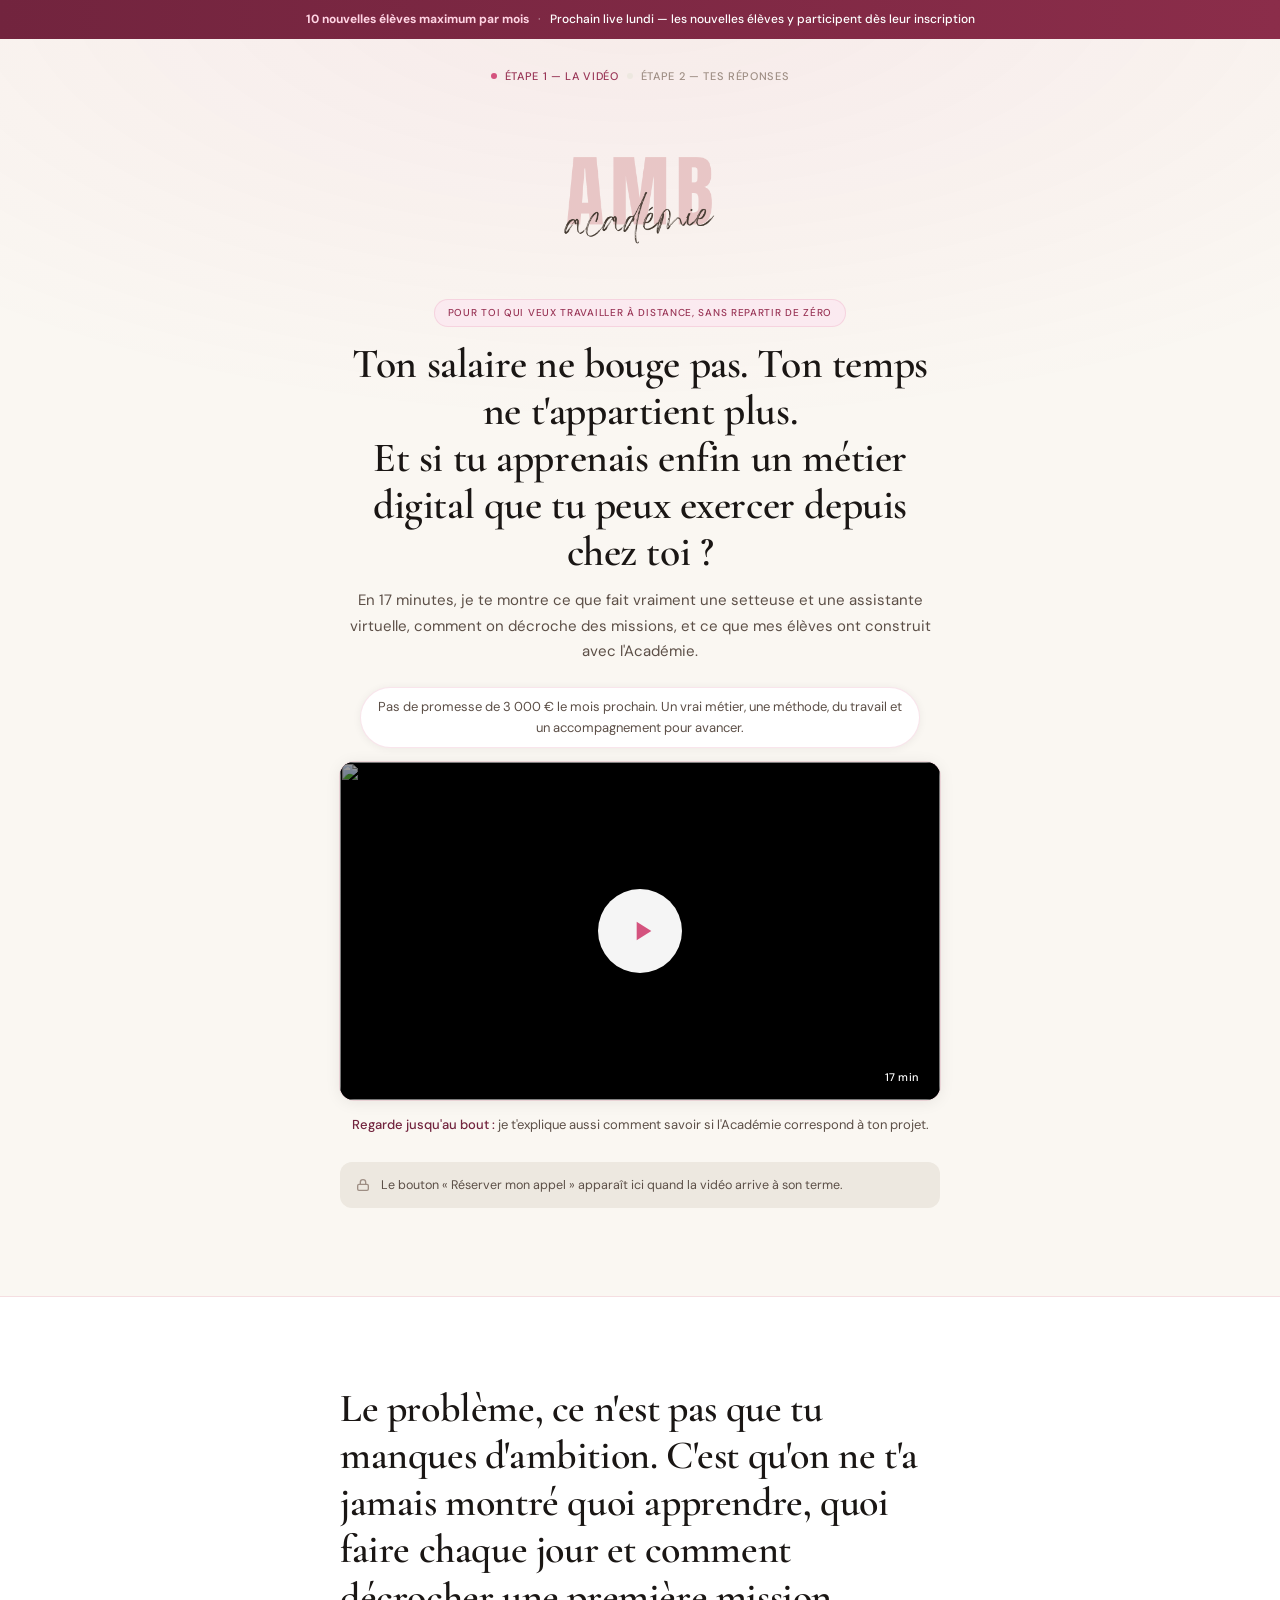
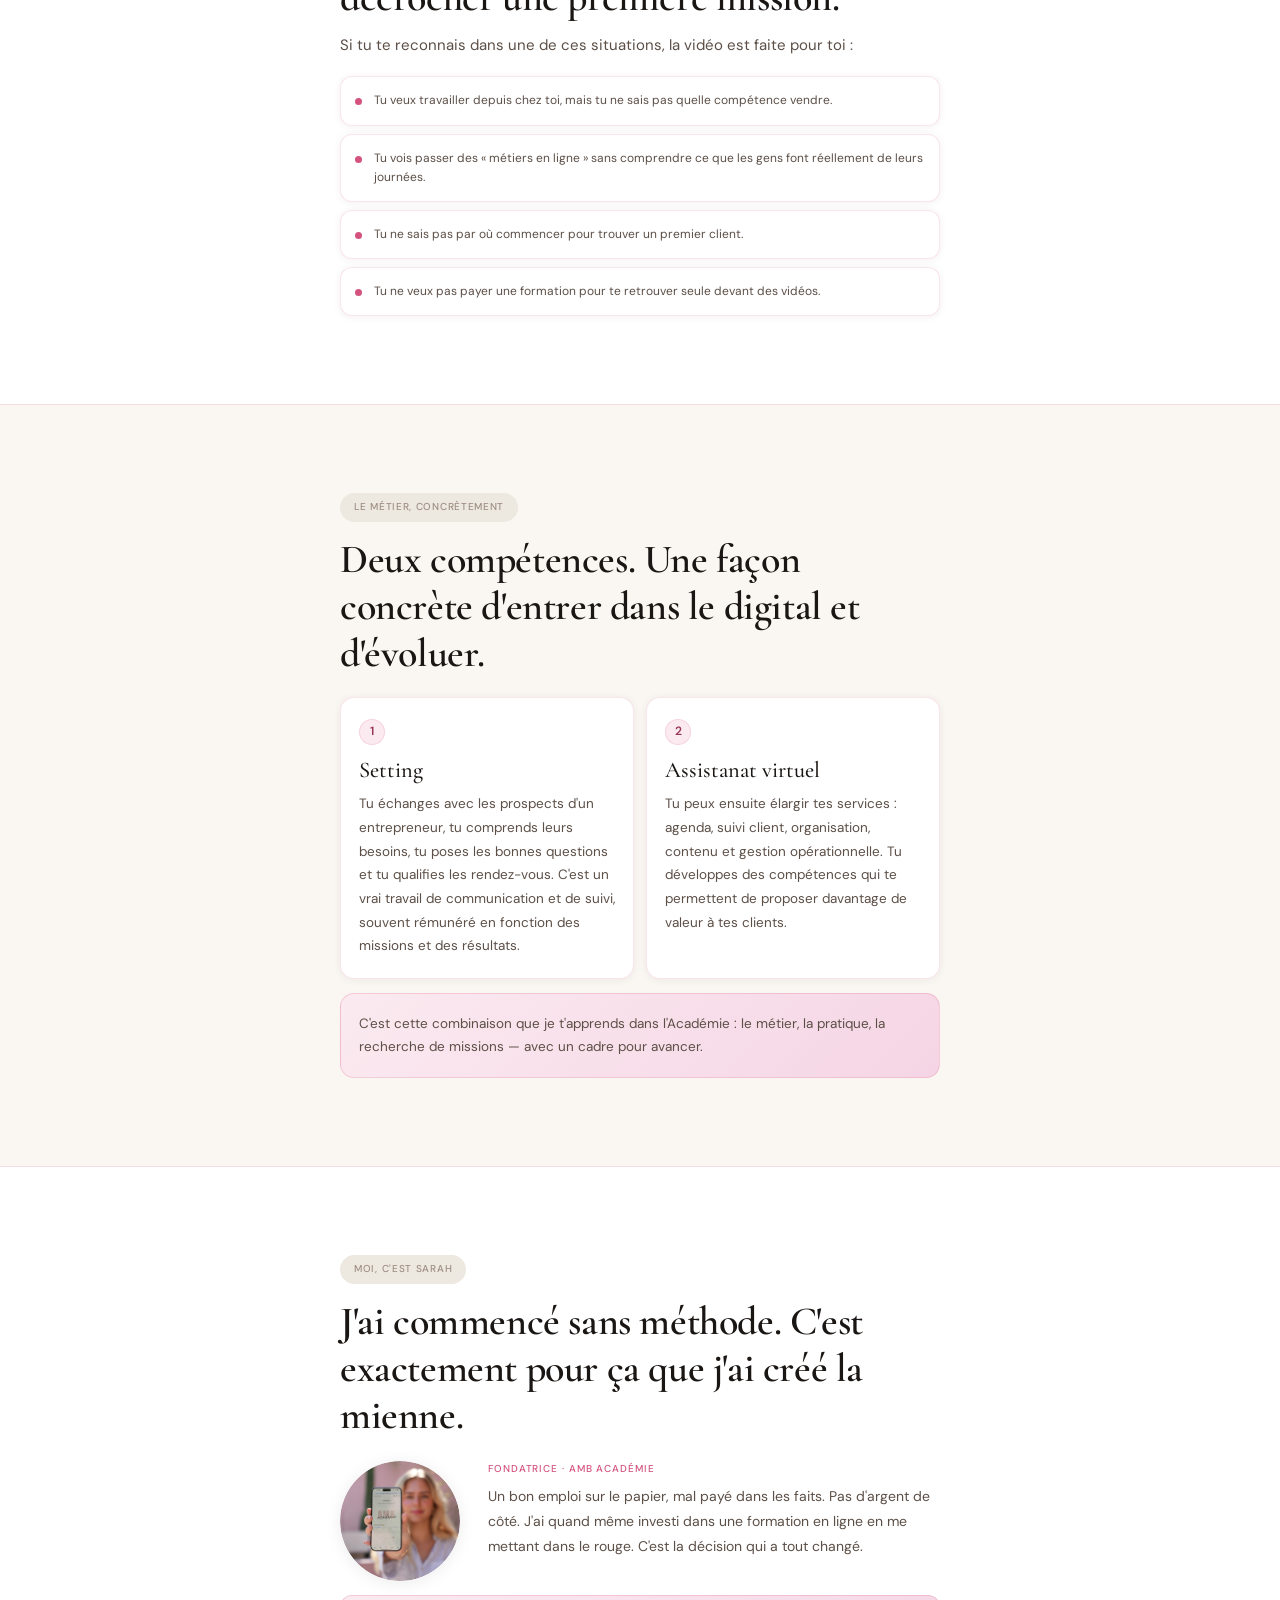
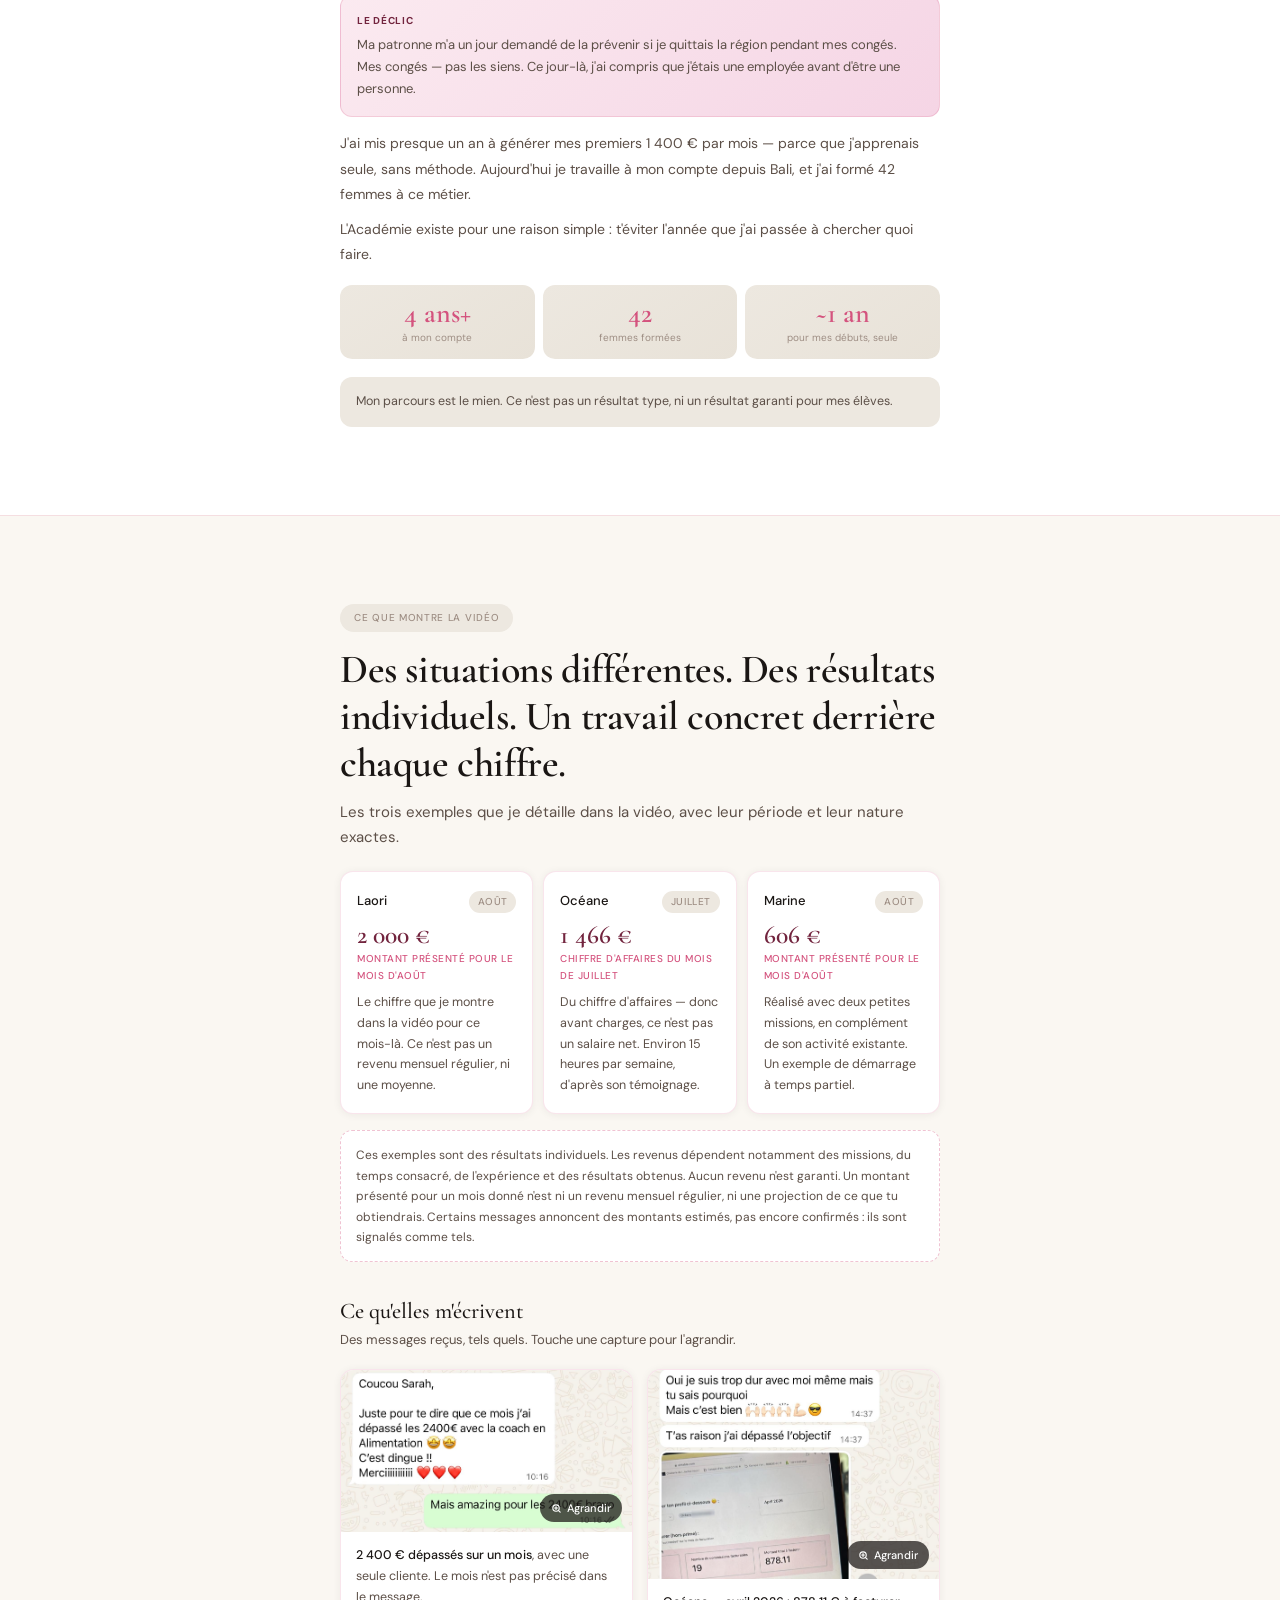
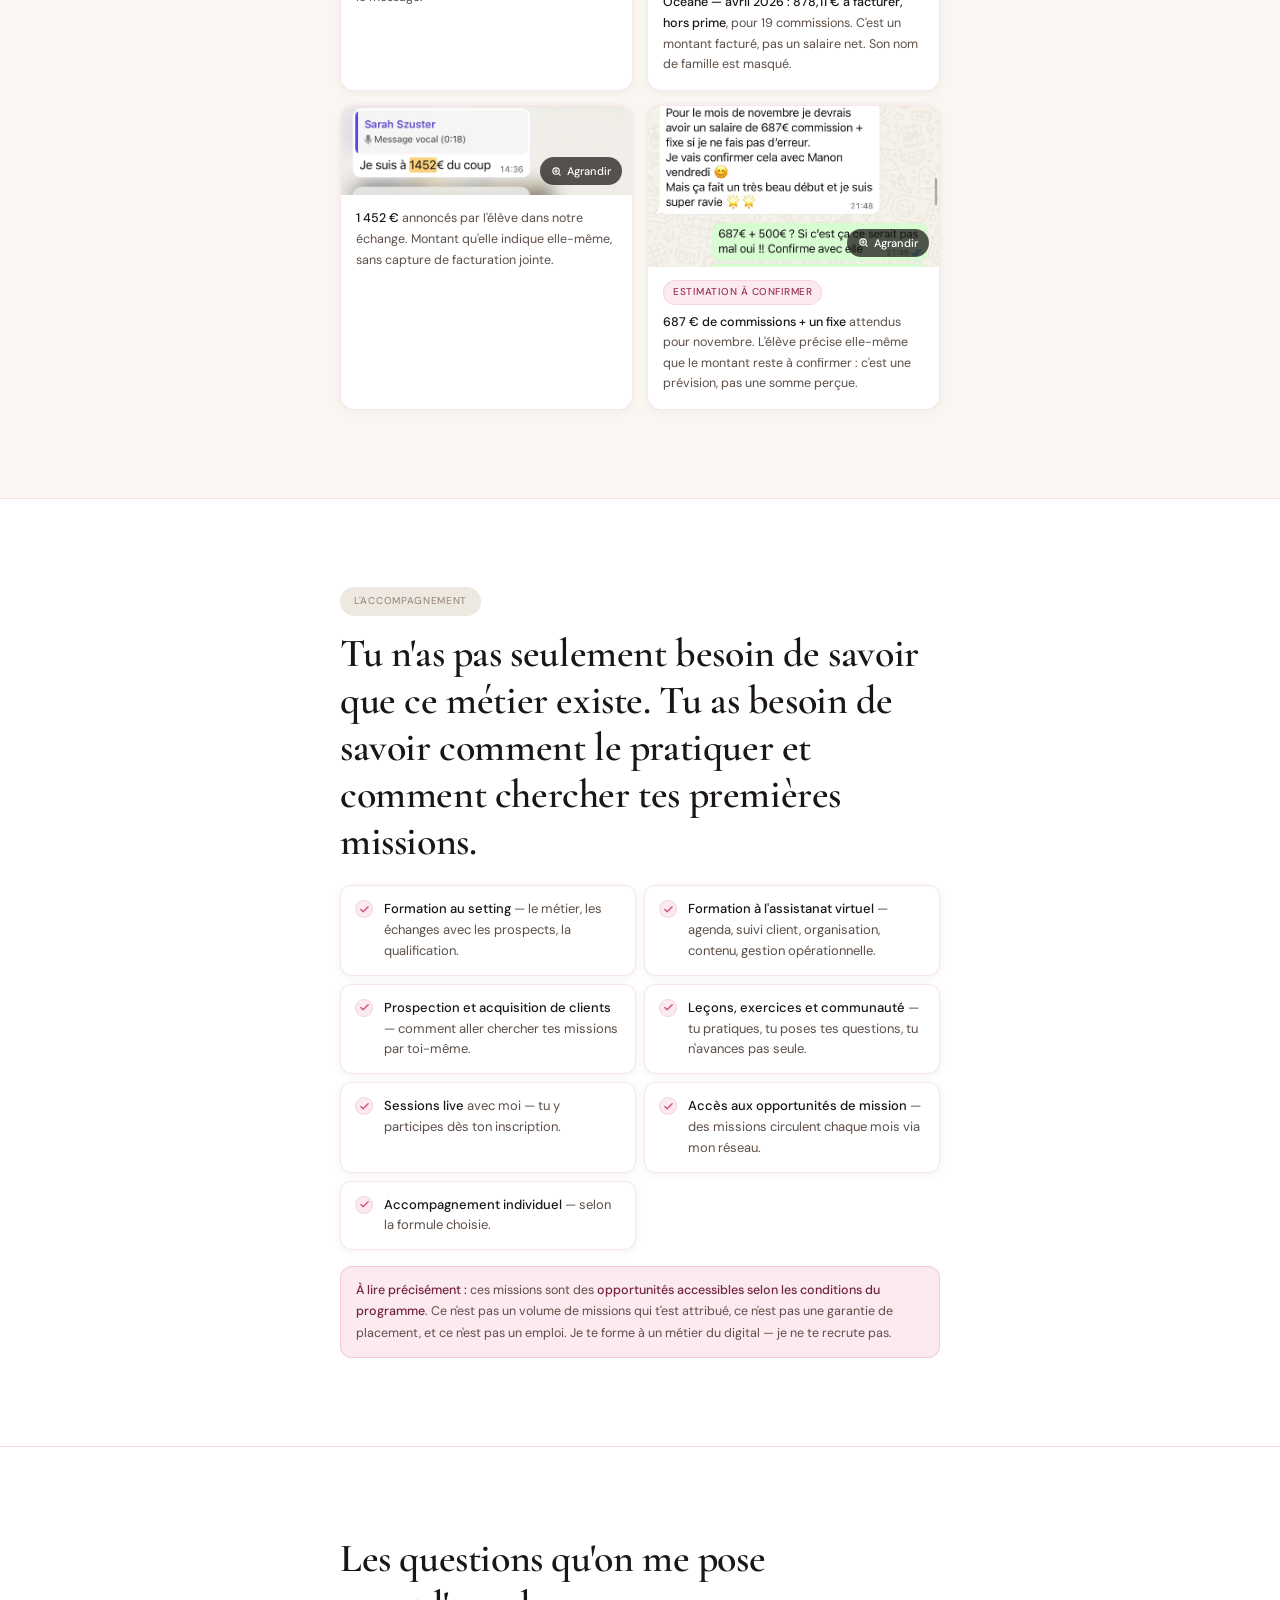
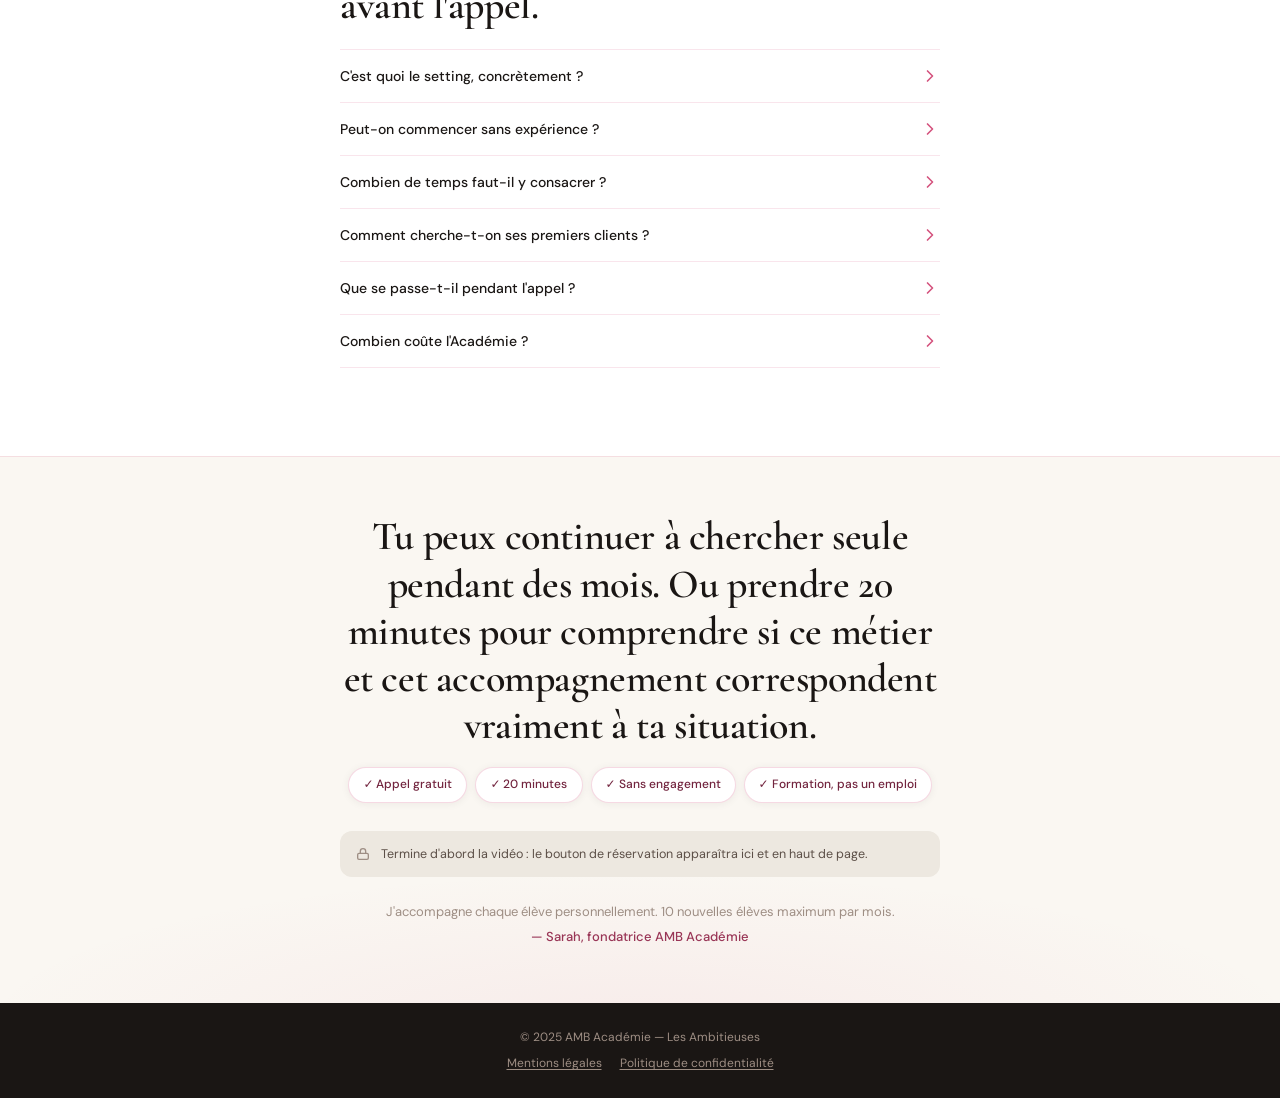
==== commit 19dea722: "Ajoute 4 captures de témoignages à la section preuves Remplace l'emplacement vide par une galerie « " ====
--- a/settingav/index.html
+++ b/settingav/index.html
@@ -290,21 +290,51 @@
         Ces exemples sont des résultats individuels. Les revenus dépendent notamment des missions, du
         temps consacré, de l'expérience et des résultats obtenus. Aucun revenu n'est garanti. Un montant
         présenté pour un mois donné n'est ni un revenu mensuel régulier, ni une projection de ce que tu
-        obtiendrais.
-      </p>
-
-      <!--
-        EMPLACEMENT PREUVES VISUELLES — volontairement vide.
-        Rien n'a été inventé ici : le projet ne contient aucune capture d'écran
-        ni témoignage de Laori, Océane ou Marine. Pour les afficher, fournis
-        pour chaque élève : (1) la capture ou la photo, (2) la période exacte,
-        (3) l'autorisation écrite de publication. Remplace alors ce bloc par
-        les images ; le reste de la section est déjà prêt.
-      -->
-      <div class="proof-slot fade-up">
-        <b>Emplacement réservé aux captures et témoignages</b>
-        À compléter avec les visuels de Laori, Océane et Marine, leur période exacte et l'autorisation
-        écrite de chacune. Aucune image n'a été créée ni simulée.
+        obtiendrais. Certains messages annoncent des montants estimés, pas encore confirmés : ils sont
+        signalés comme tels.
+      </p>
+
+      <h3 class="proof-shots-title fade-up">Ce qu'elles m'écrivent</h3>
+      <p class="proof-shots-lead fade-up">Des messages reçus, tels quels. Touche une capture pour l'agrandir.</p>
+
+      <div class="proof-shots stagger">
+
+        <figure class="proof-shot">
+          <a class="proof-shot__img" href="temoignages/temoignage-2400.jpg" data-lightbox>
+            <img src="temoignages/temoignage-2400.jpg" width="1290" height="720" loading="lazy" decoding="async"
+                 alt="Message WhatsApp d'une élève : « Juste pour te dire que ce mois j'ai dépassé les 2400€ avec la coach en Alimentation. C'est dingue !! »">
+            <span class="proof-shot__zoom"><svg viewBox="0 0 24 24" fill="none" stroke="currentColor" stroke-width="2.5" stroke-linecap="round" aria-hidden="true"><circle cx="11" cy="11" r="7"/><path d="M20 20l-3.5-3.5M11 8v6M8 11h6"/></svg>Agrandir</span>
+          </a>
+          <figcaption><b>2 400 € dépassés sur un mois</b>, avec une seule cliente. Le mois n'est pas précisé dans le message.</figcaption>
+        </figure>
+
+        <figure class="proof-shot">
+          <a class="proof-shot__img" href="temoignages/temoignage-oceane-avril.jpg" data-lightbox>
+            <img src="temoignages/temoignage-oceane-avril.jpg" width="1290" height="929" loading="lazy" decoding="async"
+                 alt="Capture de l'espace de facturation d'Océane pour avril 2026 : 19 commissions facturables, 878,11 € de montant total à facturer hors prime.">
+            <span class="proof-shot__zoom"><svg viewBox="0 0 24 24" fill="none" stroke="currentColor" stroke-width="2.5" stroke-linecap="round" aria-hidden="true"><circle cx="11" cy="11" r="7"/><path d="M20 20l-3.5-3.5M11 8v6M8 11h6"/></svg>Agrandir</span>
+          </a>
+          <figcaption><b>Océane — avril 2026 : 878,11 € à facturer, hors prime</b>, pour 19 commissions. C'est un montant facturé, pas un salaire net. Son nom de famille est masqué.</figcaption>
+        </figure>
+
+        <figure class="proof-shot">
+          <a class="proof-shot__img" href="temoignages/temoignage-1452.jpg" data-lightbox>
+            <img src="temoignages/temoignage-1452.jpg" width="1228" height="377" loading="lazy" decoding="async"
+                 alt="Message WhatsApp d'une élève à Sarah : « Je suis à 1452€ du coup »">
+            <span class="proof-shot__zoom"><svg viewBox="0 0 24 24" fill="none" stroke="currentColor" stroke-width="2.5" stroke-linecap="round" aria-hidden="true"><circle cx="11" cy="11" r="7"/><path d="M20 20l-3.5-3.5M11 8v6M8 11h6"/></svg>Agrandir</span>
+          </a>
+          <figcaption><b>1 452 €</b> annoncés par l'élève dans notre échange. Montant qu'elle indique elle-même, sans capture de facturation jointe.</figcaption>
+        </figure>
+
+        <figure class="proof-shot">
+          <a class="proof-shot__img" href="temoignages/temoignage-novembre.jpg" data-lightbox>
+            <img src="temoignages/temoignage-novembre.jpg" width="1290" height="714" loading="lazy" decoding="async"
+                 alt="Message WhatsApp d'une élève : « Pour le mois de novembre je devrais avoir un salaire de 687€ commission + fixe si je ne fais pas d'erreur. Je vais confirmer cela avec Manon vendredi. »">
+            <span class="proof-shot__zoom"><svg viewBox="0 0 24 24" fill="none" stroke="currentColor" stroke-width="2.5" stroke-linecap="round" aria-hidden="true"><circle cx="11" cy="11" r="7"/><path d="M20 20l-3.5-3.5M11 8v6M8 11h6"/></svg>Agrandir</span>
+          </a>
+          <figcaption><span class="proof-shot__flag">Estimation à confirmer</span><br><b>687 € de commissions + un fixe</b> attendus pour novembre. L'élève précise elle-même que le montant reste à confirmer : c'est une prévision, pas une somme perçue.</figcaption>
+        </figure>
+
       </div>
     </div>
   </section>
--- a/settingav/amb.css
+++ b/settingav/amb.css
@@ -1239,3 +1239,75 @@
    un peu par rapport au H1 générique pour que la vidéo — le centre de la
    page — remonte d'environ 70 px sur mobile et reste visible sans défiler. */
 .h1--vsl { font-size: clamp(1.55rem, 6.4vw, 2.6rem); }
+
+/* ═══════════════════════════════════════════
+   TÉMOIGNAGES — captures de messages
+═══════════════════════════════════════════ */
+.proof-shots-title {
+  font-family: var(--font-title);
+  font-size: clamp(1.15rem, 4.2vw, 1.4rem);
+  font-weight: 500;
+  margin: 34px 0 4px;
+}
+.proof-shots-lead { font-size: 13px; color: var(--text-mid); line-height: 1.65; }
+.proof-shots { display: grid; grid-template-columns: 1fr; gap: 14px; margin-top: 18px; }
+.proof-shot {
+  background: var(--white);
+  border: 1px solid var(--border);
+  border-radius: var(--radius);
+  box-shadow: var(--shadow-sm);
+  overflow: hidden;
+}
+.proof-shot__img { position: relative; display: block; background: var(--beige); cursor: zoom-in; }
+.proof-shot__img img { width: 100%; height: auto; display: block; }
+.proof-shot__zoom {
+  position: absolute; right: 10px; bottom: 10px;
+  background: rgba(26,22,20,0.72);
+  color: #fff; font-size: 11px; font-weight: 500;
+  padding: 5px 11px; border-radius: var(--pill);
+  display: inline-flex; align-items: center; gap: 5px;
+  pointer-events: none;
+}
+.proof-shot__zoom svg { width: 11px; height: 11px; }
+.proof-shot__img:focus-visible { outline: 3px solid var(--rose); outline-offset: -3px; }
+@media (hover: hover) { .proof-shot__img:hover .proof-shot__zoom { background: var(--rose); } }
+.proof-shot figcaption { padding: 13px 15px 15px; font-size: 12.5px; color: var(--text-mid); line-height: 1.65; }
+.proof-shot figcaption b { color: var(--text-dark); font-weight: 500; }
+/* Signale un montant annoncé mais pas encore confirmé — jamais présenté
+   comme un revenu obtenu (cf. la capture « novembre »). */
+.proof-shot__flag {
+  display: inline-block;
+  font-size: 10px; font-weight: 500;
+  letter-spacing: 0.05em; text-transform: uppercase;
+  color: var(--rose-mid); background: var(--rose-light);
+  border: 1px solid var(--border);
+  border-radius: var(--pill);
+  padding: 3px 9px; margin-bottom: 7px;
+}
+@media (min-width: 720px) { .proof-shots { grid-template-columns: 1fr 1fr; } }
+
+/* Visionneuse : les captures sont trop denses en texte pour être lues à la
+   taille d'une carte sur mobile. Sans JS, le lien ouvre l'image directement. */
+.shot-lb {
+  position: fixed; inset: 0; z-index: 9998;
+  background: rgba(26,22,20,0.9);
+  display: flex; align-items: center; justify-content: center;
+  padding: 20px;
+  -webkit-backdrop-filter: blur(3px); backdrop-filter: blur(3px);
+}
+.shot-lb img {
+  max-width: 100%; max-height: 86vh;
+  width: auto; height: auto;
+  object-fit: contain;
+  border-radius: 10px;
+  box-shadow: 0 18px 60px rgba(0,0,0,0.5);
+}
+.shot-lb__close {
+  position: absolute;
+  top: calc(14px + env(safe-area-inset-top, 0px)); right: 14px;
+  width: 44px; height: 44px; border-radius: 50%;
+  background: var(--white); border: none; cursor: pointer;
+  display: flex; align-items: center; justify-content: center;
+  box-shadow: var(--shadow-md);
+}
+.shot-lb__close svg { width: 18px; height: 18px; color: var(--text-dark); }
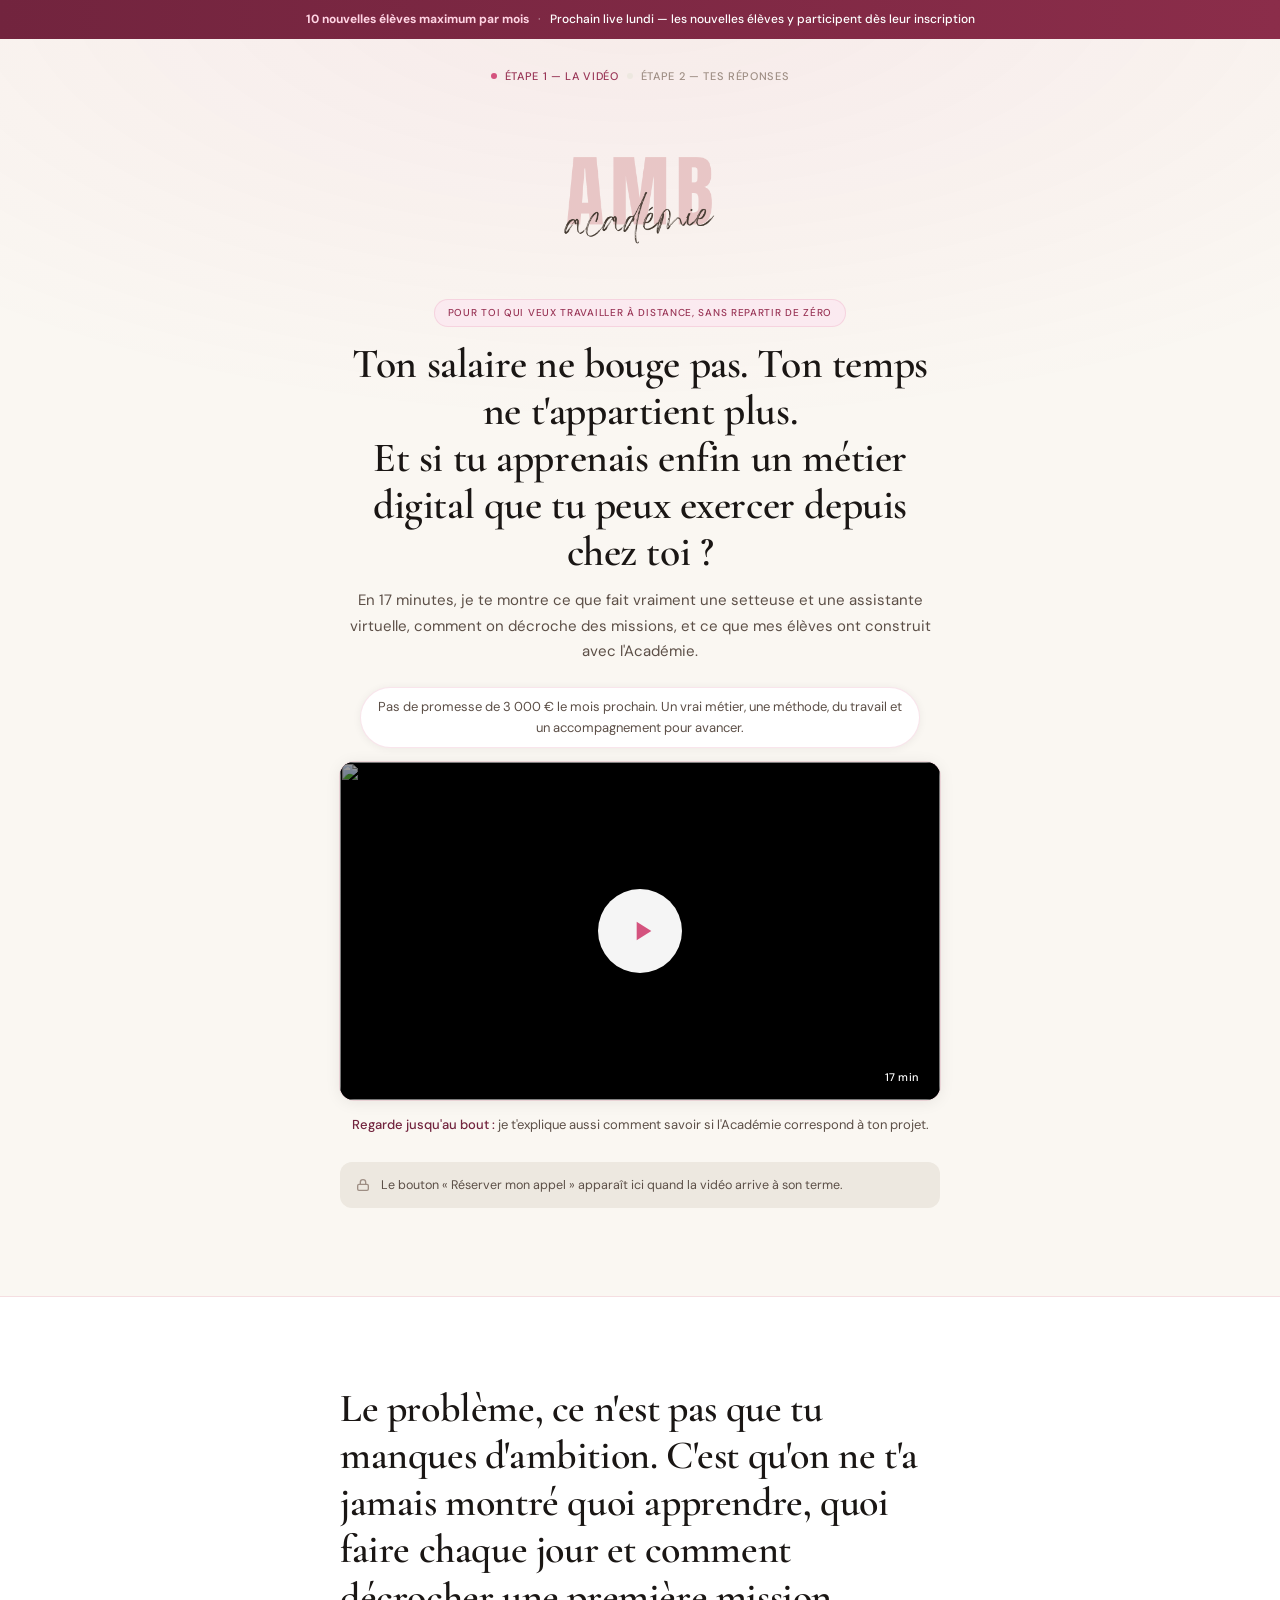
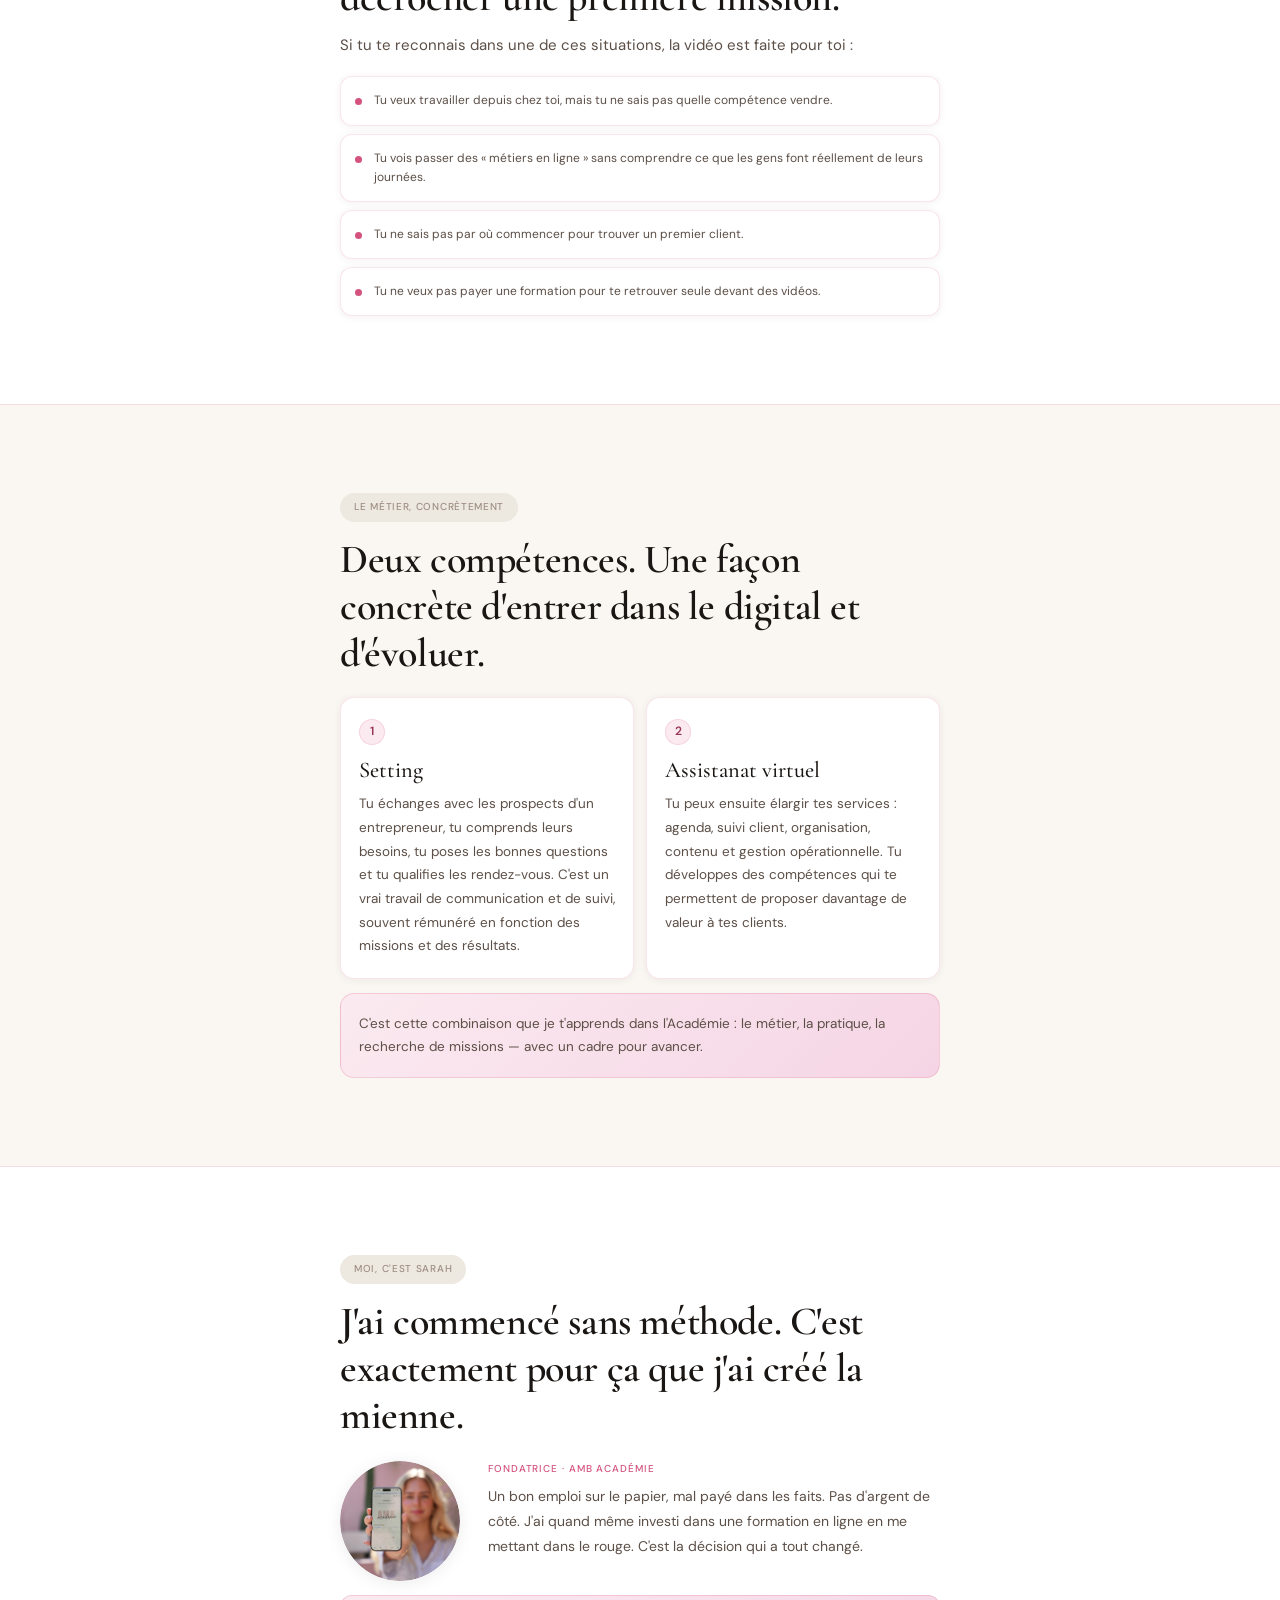
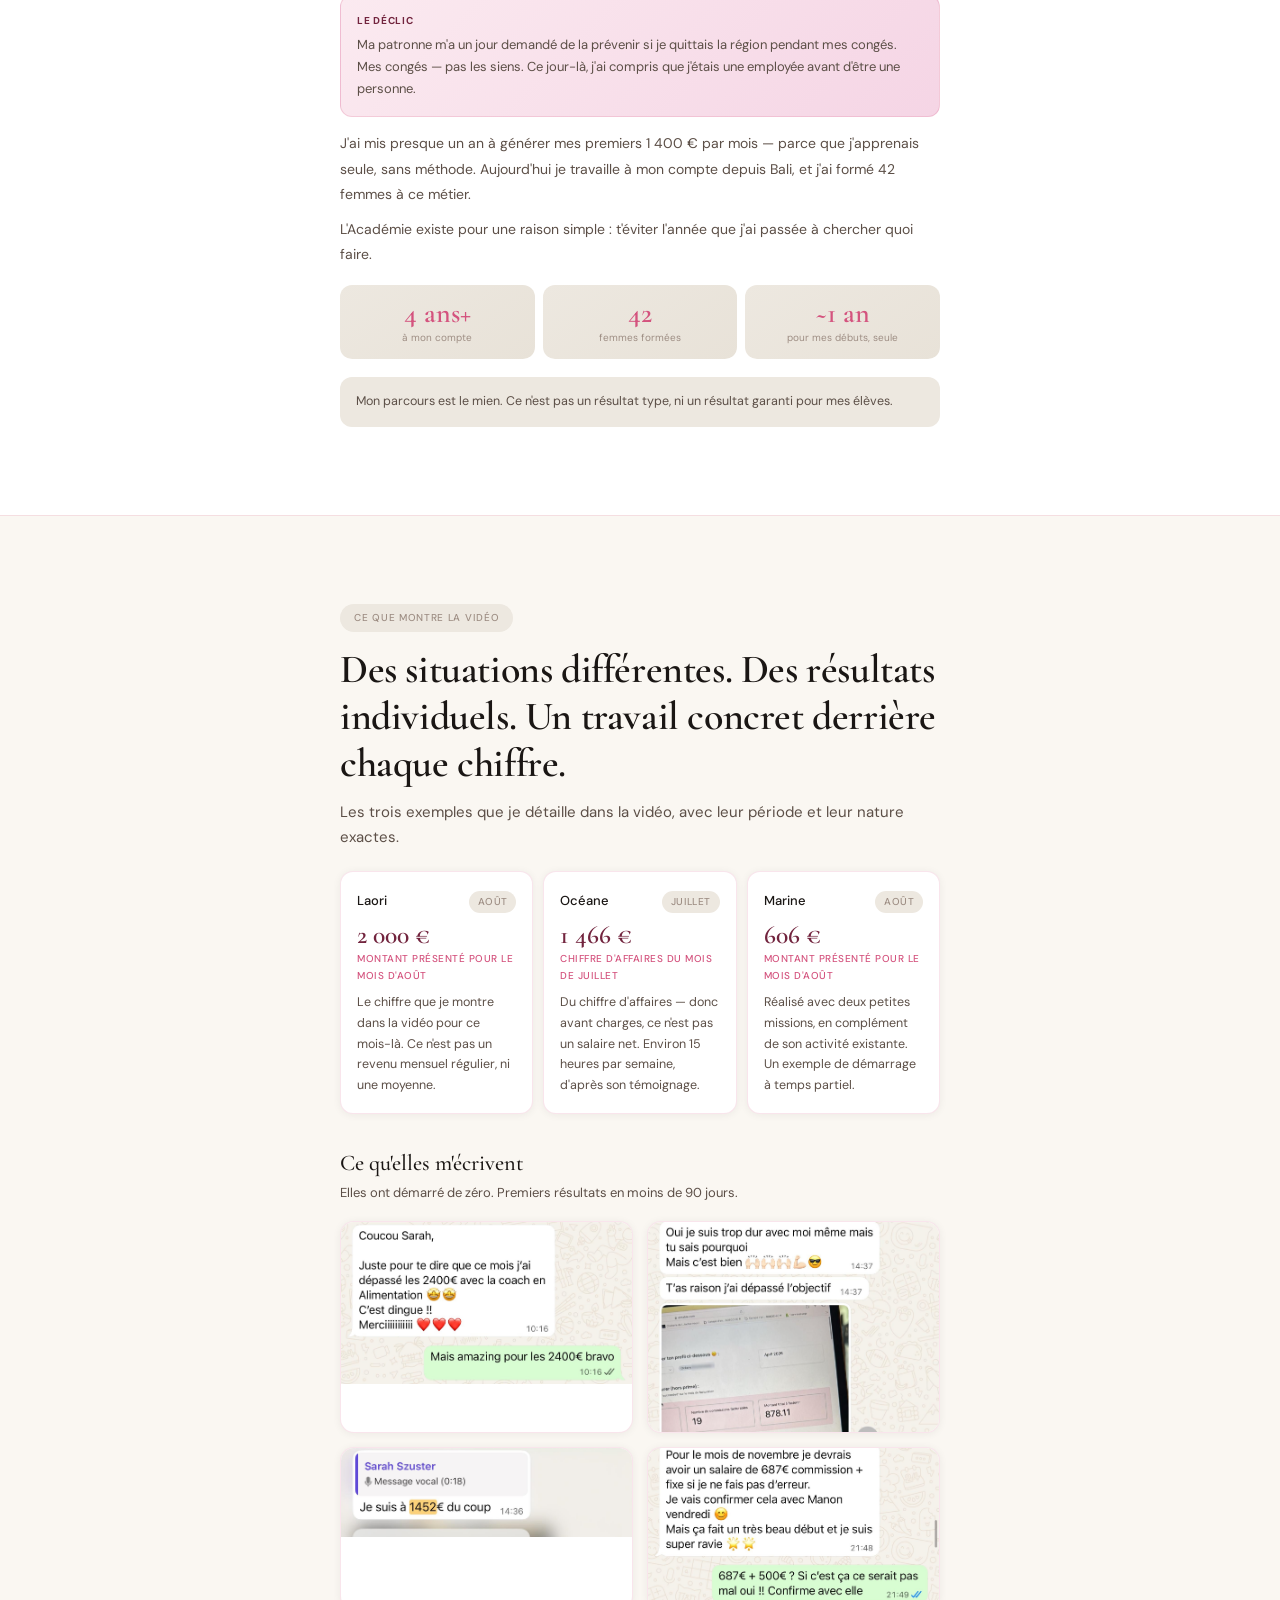
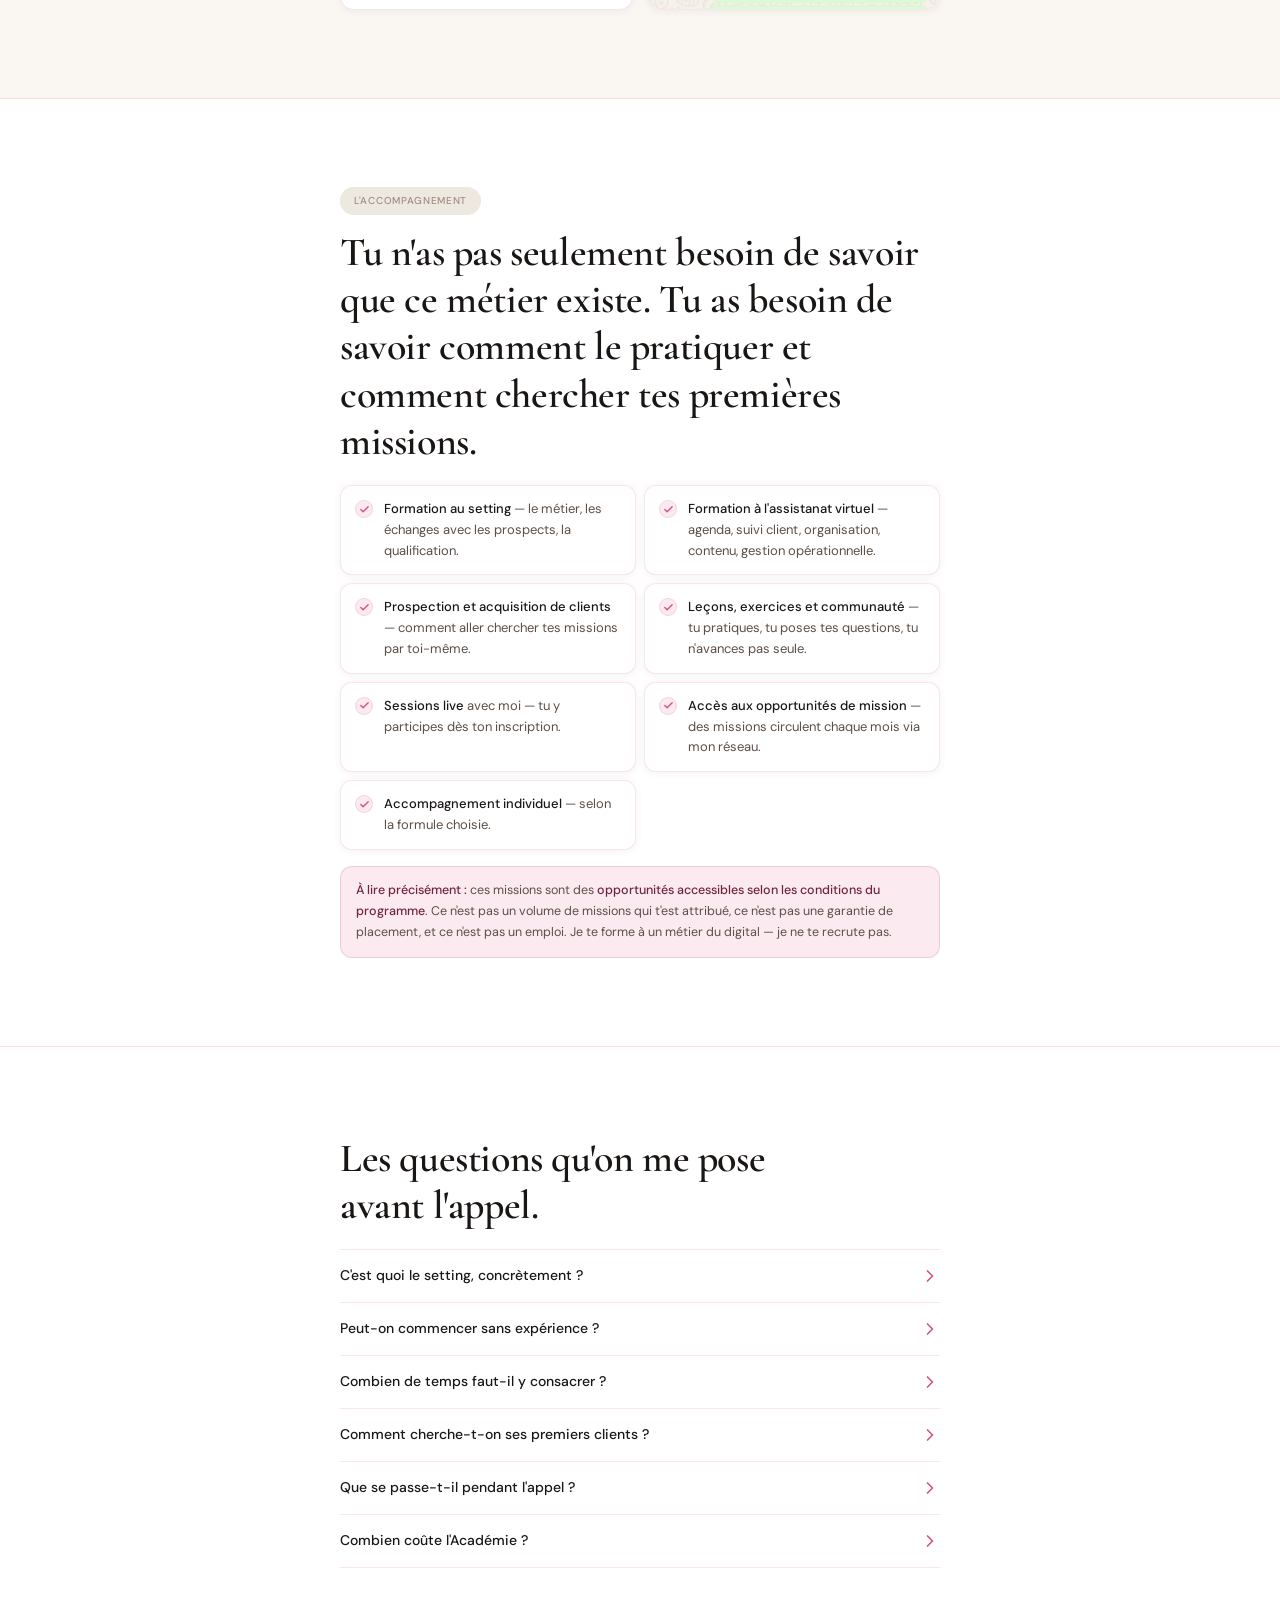
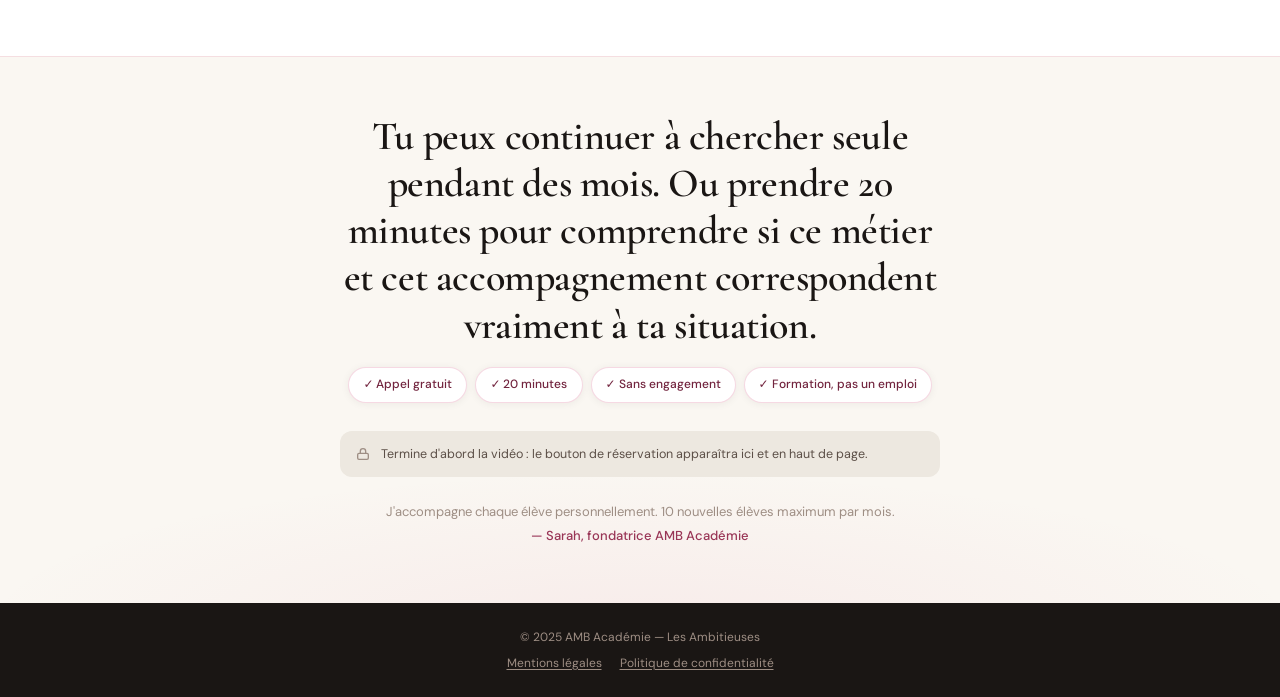
==== commit a6f6e9e2: "Épure la section preuves - retire le garde-fou revenus global sous la galerie - retire les légendes " ====
--- a/settingav/index.html
+++ b/settingav/index.html
@@ -286,16 +286,8 @@
         </article>
       </div>
 
-      <p class="proof-disclaimer fade-up">
-        Ces exemples sont des résultats individuels. Les revenus dépendent notamment des missions, du
-        temps consacré, de l'expérience et des résultats obtenus. Aucun revenu n'est garanti. Un montant
-        présenté pour un mois donné n'est ni un revenu mensuel régulier, ni une projection de ce que tu
-        obtiendrais. Certains messages annoncent des montants estimés, pas encore confirmés : ils sont
-        signalés comme tels.
-      </p>
-
       <h3 class="proof-shots-title fade-up">Ce qu'elles m'écrivent</h3>
-      <p class="proof-shots-lead fade-up">Des messages reçus, tels quels. Touche une capture pour l'agrandir.</p>
+      <p class="proof-shots-lead fade-up">Elles ont démarré de zéro. Premiers résultats en moins de 90 jours.</p>
 
       <div class="proof-shots stagger">
 
@@ -303,36 +295,28 @@
           <a class="proof-shot__img" href="temoignages/temoignage-2400.jpg" data-lightbox>
             <img src="temoignages/temoignage-2400.jpg" width="1290" height="720" loading="lazy" decoding="async"
                  alt="Message WhatsApp d'une élève : « Juste pour te dire que ce mois j'ai dépassé les 2400€ avec la coach en Alimentation. C'est dingue !! »">
-            <span class="proof-shot__zoom"><svg viewBox="0 0 24 24" fill="none" stroke="currentColor" stroke-width="2.5" stroke-linecap="round" aria-hidden="true"><circle cx="11" cy="11" r="7"/><path d="M20 20l-3.5-3.5M11 8v6M8 11h6"/></svg>Agrandir</span>
           </a>
-          <figcaption><b>2 400 € dépassés sur un mois</b>, avec une seule cliente. Le mois n'est pas précisé dans le message.</figcaption>
         </figure>
 
         <figure class="proof-shot">
           <a class="proof-shot__img" href="temoignages/temoignage-oceane-avril.jpg" data-lightbox>
             <img src="temoignages/temoignage-oceane-avril.jpg" width="1290" height="929" loading="lazy" decoding="async"
                  alt="Capture de l'espace de facturation d'Océane pour avril 2026 : 19 commissions facturables, 878,11 € de montant total à facturer hors prime.">
-            <span class="proof-shot__zoom"><svg viewBox="0 0 24 24" fill="none" stroke="currentColor" stroke-width="2.5" stroke-linecap="round" aria-hidden="true"><circle cx="11" cy="11" r="7"/><path d="M20 20l-3.5-3.5M11 8v6M8 11h6"/></svg>Agrandir</span>
           </a>
-          <figcaption><b>Océane — avril 2026 : 878,11 € à facturer, hors prime</b>, pour 19 commissions. C'est un montant facturé, pas un salaire net. Son nom de famille est masqué.</figcaption>
         </figure>
 
         <figure class="proof-shot">
           <a class="proof-shot__img" href="temoignages/temoignage-1452.jpg" data-lightbox>
             <img src="temoignages/temoignage-1452.jpg" width="1228" height="377" loading="lazy" decoding="async"
                  alt="Message WhatsApp d'une élève à Sarah : « Je suis à 1452€ du coup »">
-            <span class="proof-shot__zoom"><svg viewBox="0 0 24 24" fill="none" stroke="currentColor" stroke-width="2.5" stroke-linecap="round" aria-hidden="true"><circle cx="11" cy="11" r="7"/><path d="M20 20l-3.5-3.5M11 8v6M8 11h6"/></svg>Agrandir</span>
           </a>
-          <figcaption><b>1 452 €</b> annoncés par l'élève dans notre échange. Montant qu'elle indique elle-même, sans capture de facturation jointe.</figcaption>
         </figure>
 
         <figure class="proof-shot">
           <a class="proof-shot__img" href="temoignages/temoignage-novembre.jpg" data-lightbox>
             <img src="temoignages/temoignage-novembre.jpg" width="1290" height="714" loading="lazy" decoding="async"
                  alt="Message WhatsApp d'une élève : « Pour le mois de novembre je devrais avoir un salaire de 687€ commission + fixe si je ne fais pas d'erreur. Je vais confirmer cela avec Manon vendredi. »">
-            <span class="proof-shot__zoom"><svg viewBox="0 0 24 24" fill="none" stroke="currentColor" stroke-width="2.5" stroke-linecap="round" aria-hidden="true"><circle cx="11" cy="11" r="7"/><path d="M20 20l-3.5-3.5M11 8v6M8 11h6"/></svg>Agrandir</span>
           </a>
-          <figcaption><span class="proof-shot__flag">Estimation à confirmer</span><br><b>687 € de commissions + un fixe</b> attendus pour novembre. L'élève précise elle-même que le montant reste à confirmer : c'est une prévision, pas une somme perçue.</figcaption>
         </figure>
 
       </div>
--- a/settingav/amb.css
+++ b/settingav/amb.css
@@ -1137,16 +1137,6 @@
   text-transform: uppercase; color: var(--rose);
 }
 .proof-card__ctx { font-size: 12.5px; color: var(--text-mid); line-height: 1.65; margin-top: 8px; }
-.proof-disclaimer {
-  background: var(--white);
-  border: 1px dashed rgba(212,83,126,0.35);
-  border-radius: 12px;
-  padding: 14px 15px;
-  margin-top: 16px;
-  font-size: 12px;
-  color: var(--text-mid);
-  line-height: 1.7;
-}
 /* Emplacement réservé aux captures / témoignages : à remplir quand les
    visuels et les autorisations écrites sont fournis. Rien n'est inventé ici. */
 .proof-slot {
@@ -1260,30 +1250,7 @@
 }
 .proof-shot__img { position: relative; display: block; background: var(--beige); cursor: zoom-in; }
 .proof-shot__img img { width: 100%; height: auto; display: block; }
-.proof-shot__zoom {
-  position: absolute; right: 10px; bottom: 10px;
-  background: rgba(26,22,20,0.72);
-  color: #fff; font-size: 11px; font-weight: 500;
-  padding: 5px 11px; border-radius: var(--pill);
-  display: inline-flex; align-items: center; gap: 5px;
-  pointer-events: none;
-}
-.proof-shot__zoom svg { width: 11px; height: 11px; }
 .proof-shot__img:focus-visible { outline: 3px solid var(--rose); outline-offset: -3px; }
-@media (hover: hover) { .proof-shot__img:hover .proof-shot__zoom { background: var(--rose); } }
-.proof-shot figcaption { padding: 13px 15px 15px; font-size: 12.5px; color: var(--text-mid); line-height: 1.65; }
-.proof-shot figcaption b { color: var(--text-dark); font-weight: 500; }
-/* Signale un montant annoncé mais pas encore confirmé — jamais présenté
-   comme un revenu obtenu (cf. la capture « novembre »). */
-.proof-shot__flag {
-  display: inline-block;
-  font-size: 10px; font-weight: 500;
-  letter-spacing: 0.05em; text-transform: uppercase;
-  color: var(--rose-mid); background: var(--rose-light);
-  border: 1px solid var(--border);
-  border-radius: var(--pill);
-  padding: 3px 9px; margin-bottom: 7px;
-}
 @media (min-width: 720px) { .proof-shots { grid-template-columns: 1fr 1fr; } }
 
 /* Visionneuse : les captures sont trop denses en texte pour être lues à la
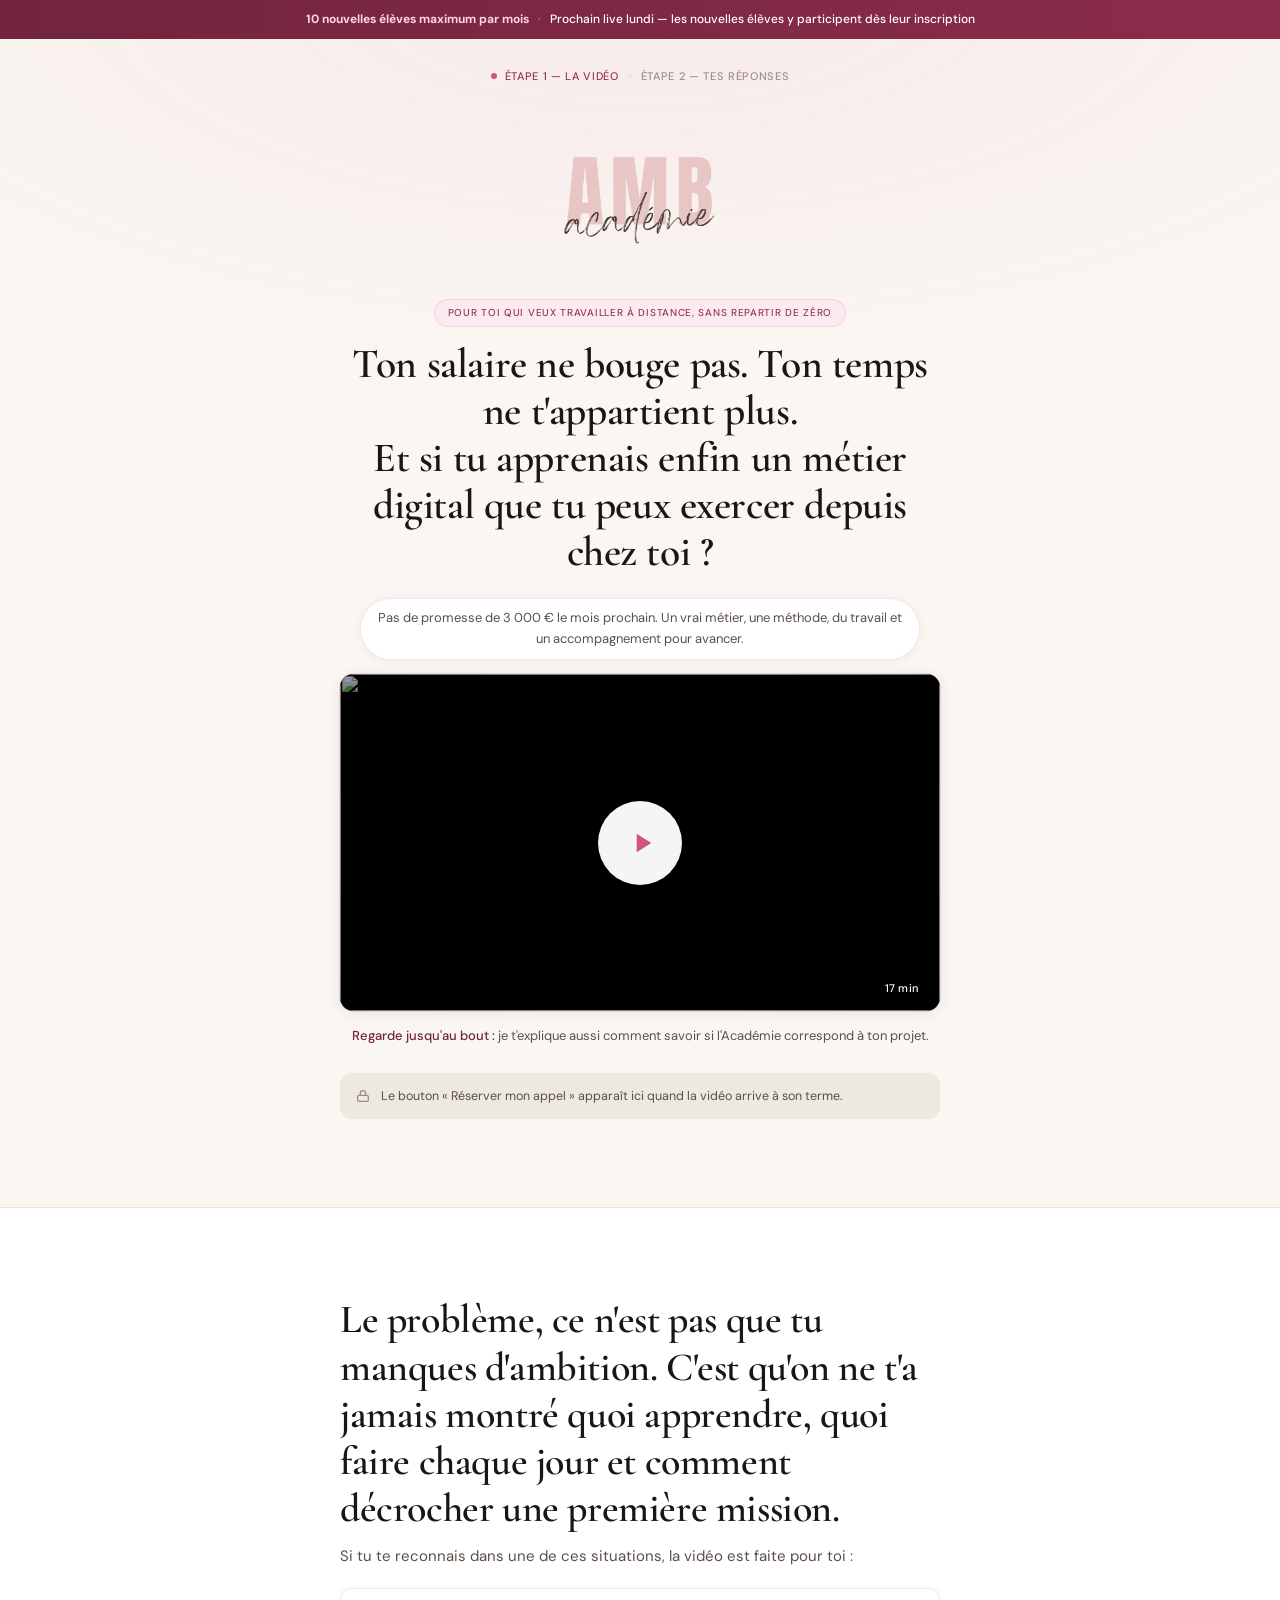
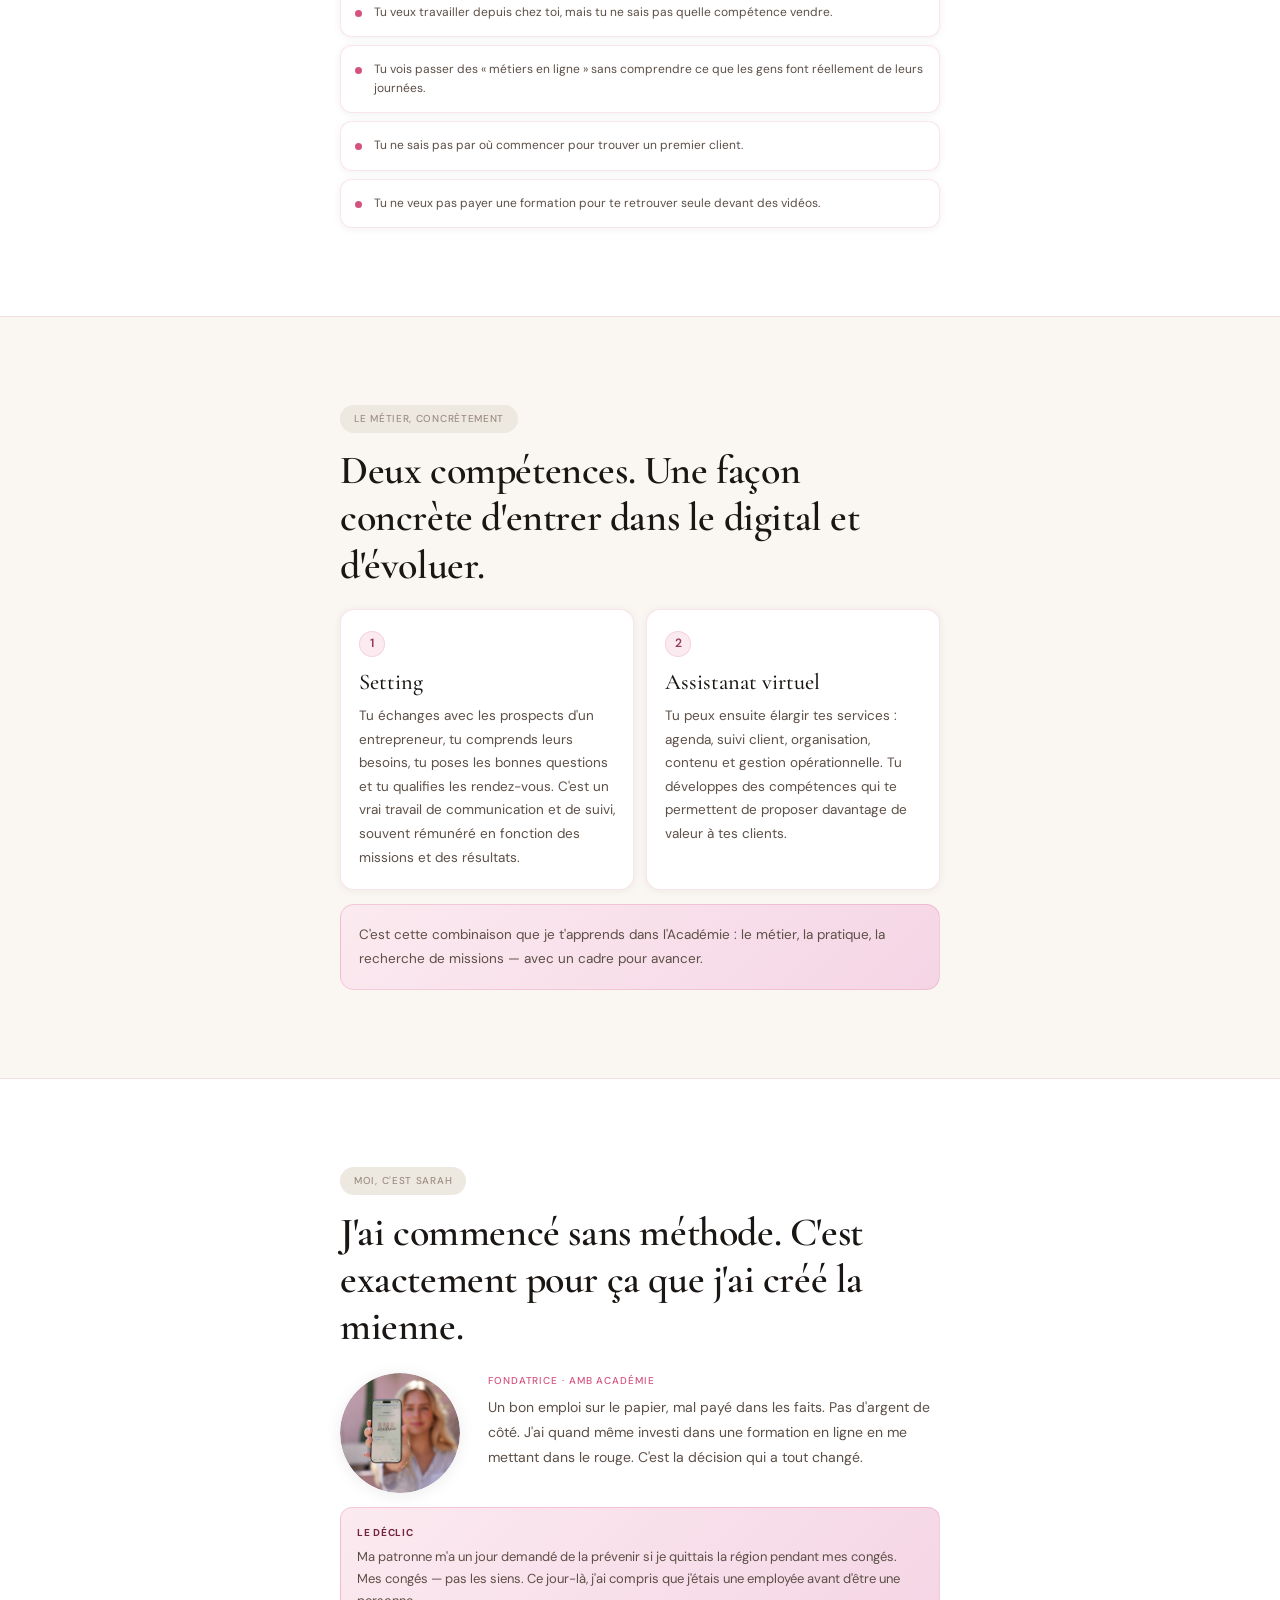
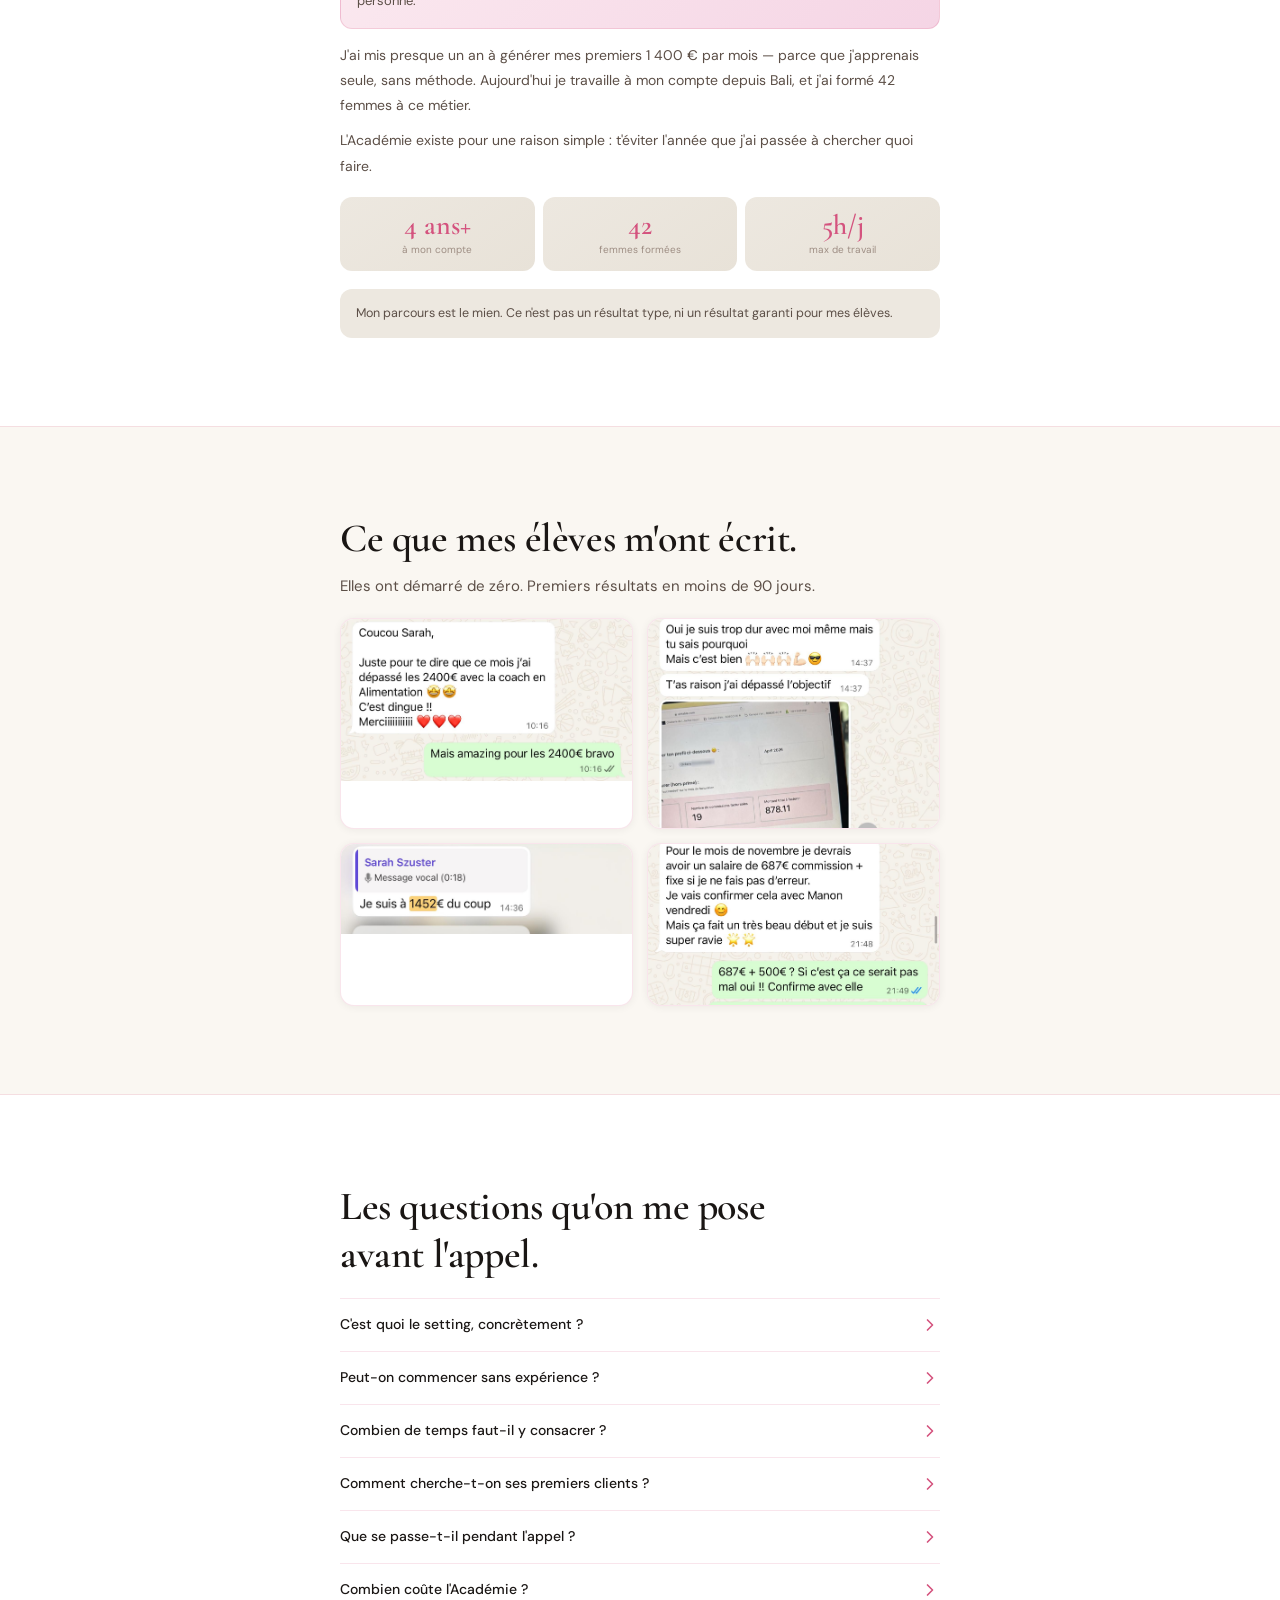
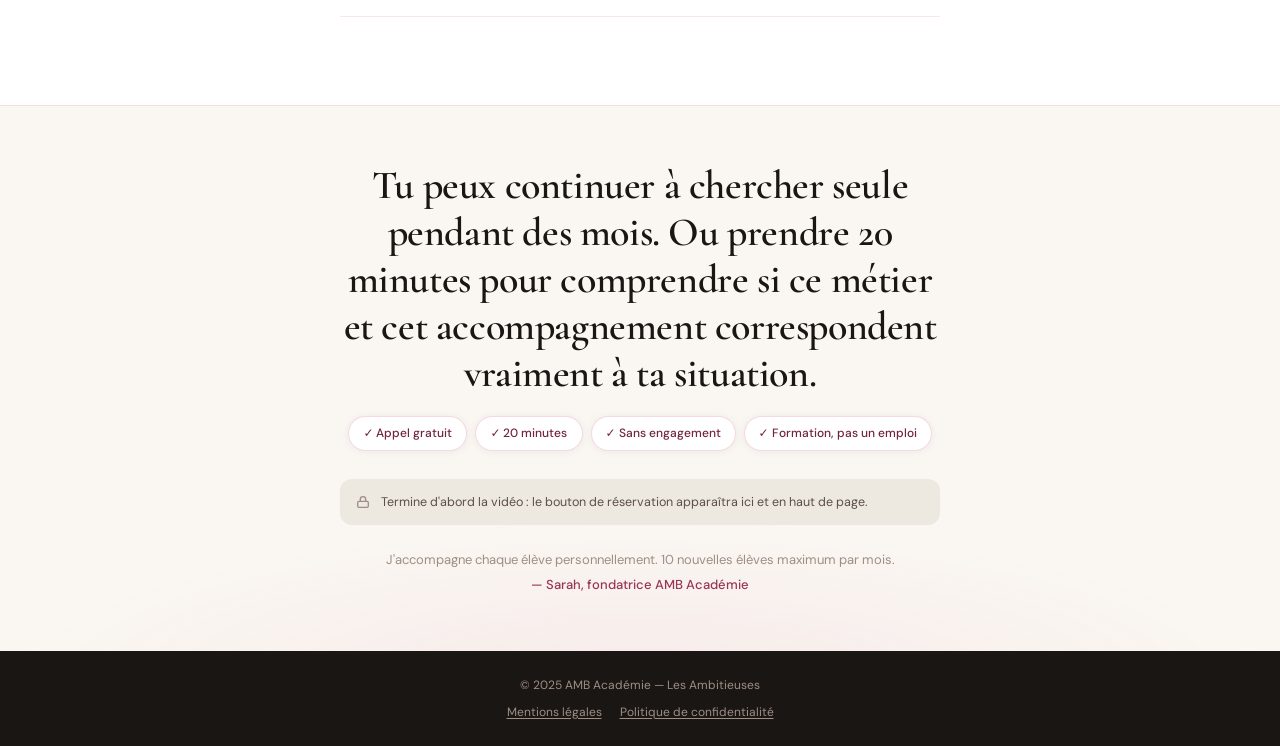
==== commit 95b8588f: "Resserre la page 1 autour de la VSL et des témoignages - retire le sous-titre du hero : la vidéo rem" ====
--- a/settingav/index.html
+++ b/settingav/index.html
@@ -83,11 +83,6 @@
         Et si tu apprenais enfin un métier digital que tu peux exercer depuis chez toi ?
       </h1>
 
-      <p class="subtitle" style="text-align:center;max-width:600px;margin-inline:auto;">
-        En 17 minutes, je te montre ce que fait vraiment une setteuse et une assistante virtuelle,
-        comment on décroche des missions, et ce que mes élèves ont construit avec l'Académie.
-      </p>
-
       <p class="vsl-lede">
         Pas de promesse de 3 000 € le mois prochain. Un vrai métier, une méthode, du travail et un
         accompagnement pour avancer.
@@ -247,7 +242,7 @@
       <div class="about-stats stagger" aria-label="Mon parcours">
         <div class="about-stat"><div class="about-stat__n">4 ans+</div><div class="about-stat__l">à mon compte</div></div>
         <div class="about-stat"><div class="about-stat__n">42</div><div class="about-stat__l">femmes formées</div></div>
-        <div class="about-stat"><div class="about-stat__n">~1 an</div><div class="about-stat__l">pour mes débuts, seule</div></div>
+        <div class="about-stat"><div class="about-stat__n">5h/j</div><div class="about-stat__l">max de travail</div></div>
       </div>
 
       <p class="notice notice--muted fade-up" style="margin-top:18px;">
@@ -261,33 +256,8 @@
   <!-- ══ PREUVES ════════════════════════════════════════════════════════ -->
   <section id="preuves" class="section" aria-label="Résultats d'élèves">
     <div class="wrap">
-      <span class="eyebrow eyebrow--muted fade-up">Ce que montre la vidéo</span>
-      <h2 class="fade-up">Des situations différentes. Des résultats individuels. Un travail concret derrière chaque chiffre.</h2>
-      <p class="subtitle fade-up">Les trois exemples que je détaille dans la vidéo, avec leur période et leur nature exactes.</p>
-
-      <div class="proof-grid stagger">
-        <article class="proof-card">
-          <p class="proof-card__who">Laori <span class="proof-card__period">Août</span></p>
-          <p class="proof-card__amount">2 000 €</p>
-          <p class="proof-card__kind">Montant présenté pour le mois d'août</p>
-          <p class="proof-card__ctx">Le chiffre que je montre dans la vidéo pour ce mois-là. Ce n'est pas un revenu mensuel régulier, ni une moyenne.</p>
-        </article>
-        <article class="proof-card">
-          <p class="proof-card__who">Océane <span class="proof-card__period">Juillet</span></p>
-          <p class="proof-card__amount">1 466 €</p>
-          <p class="proof-card__kind">Chiffre d'affaires du mois de juillet</p>
-          <p class="proof-card__ctx">Du chiffre d'affaires — donc avant charges, ce n'est pas un salaire net. Environ 15 heures par semaine, d'après son témoignage.</p>
-        </article>
-        <article class="proof-card">
-          <p class="proof-card__who">Marine <span class="proof-card__period">Août</span></p>
-          <p class="proof-card__amount">606 €</p>
-          <p class="proof-card__kind">Montant présenté pour le mois d'août</p>
-          <p class="proof-card__ctx">Réalisé avec deux petites missions, en complément de son activité existante. Un exemple de démarrage à temps partiel.</p>
-        </article>
-      </div>
-
-      <h3 class="proof-shots-title fade-up">Ce qu'elles m'écrivent</h3>
-      <p class="proof-shots-lead fade-up">Elles ont démarré de zéro. Premiers résultats en moins de 90 jours.</p>
+      <h2 class="fade-up">Ce que mes élèves m'ont écrit.</h2>
+      <p class="subtitle fade-up">Elles ont démarré de zéro. Premiers résultats en moins de 90 jours.</p>
 
       <div class="proof-shots stagger">
 
@@ -320,46 +290,6 @@
         </figure>
 
       </div>
-    </div>
-  </section>
-
-  <hr class="divider">
-
-  <!-- ══ L'ACADÉMIE ═════════════════════════════════════════════════════ -->
-  <section id="academie" class="section" aria-label="Ce que contient l'Académie">
-    <div class="wrap">
-      <span class="eyebrow eyebrow--muted fade-up">L'accompagnement</span>
-      <h2 class="fade-up">
-        Tu n'as pas seulement besoin de savoir que ce métier existe. Tu as besoin de savoir comment le
-        pratiquer et comment chercher tes premières missions.
-      </h2>
-
-      <!--
-        CHIFFRES À CONFIRMER AVANT AFFICHAGE.
-        La vidéo mentionne « 71 leçons et 97 étapes » et « 2 à 3 lives par
-        semaine ». Ces chiffres ne figurent nulle part dans le projet et je
-        n'ai aucun moyen de vérifier qu'ils sont toujours exacts : ils ne sont
-        donc PAS affichés. Confirme-les et remplace les deux lignes
-        correspondantes ci-dessous par :
-          <p><b>71 leçons et 97 étapes</b> — le programme complet, pas à pas.</p>
-          <p><b>2 à 3 sessions live par semaine</b> avec moi.</p>
-      -->
-      <div class="incl-list stagger">
-        <div class="incl-item"><span class="incl-check" aria-hidden="true"><svg viewBox="0 0 24 24" fill="none" stroke="currentColor" stroke-width="3" stroke-linecap="round" stroke-linejoin="round"><polyline points="20 6 9 17 4 12"/></svg></span><p><b>Formation au setting</b> — le métier, les échanges avec les prospects, la qualification.</p></div>
-        <div class="incl-item"><span class="incl-check" aria-hidden="true"><svg viewBox="0 0 24 24" fill="none" stroke="currentColor" stroke-width="3" stroke-linecap="round" stroke-linejoin="round"><polyline points="20 6 9 17 4 12"/></svg></span><p><b>Formation à l'assistanat virtuel</b> — agenda, suivi client, organisation, contenu, gestion opérationnelle.</p></div>
-        <div class="incl-item"><span class="incl-check" aria-hidden="true"><svg viewBox="0 0 24 24" fill="none" stroke="currentColor" stroke-width="3" stroke-linecap="round" stroke-linejoin="round"><polyline points="20 6 9 17 4 12"/></svg></span><p><b>Prospection et acquisition de clients</b> — comment aller chercher tes missions par toi-même.</p></div>
-        <div class="incl-item"><span class="incl-check" aria-hidden="true"><svg viewBox="0 0 24 24" fill="none" stroke="currentColor" stroke-width="3" stroke-linecap="round" stroke-linejoin="round"><polyline points="20 6 9 17 4 12"/></svg></span><p><b>Leçons, exercices et communauté</b> — tu pratiques, tu poses tes questions, tu n'avances pas seule.</p></div>
-        <div class="incl-item"><span class="incl-check" aria-hidden="true"><svg viewBox="0 0 24 24" fill="none" stroke="currentColor" stroke-width="3" stroke-linecap="round" stroke-linejoin="round"><polyline points="20 6 9 17 4 12"/></svg></span><p><b>Sessions live</b> avec moi — tu y participes dès ton inscription.</p></div>
-        <div class="incl-item"><span class="incl-check" aria-hidden="true"><svg viewBox="0 0 24 24" fill="none" stroke="currentColor" stroke-width="3" stroke-linecap="round" stroke-linejoin="round"><polyline points="20 6 9 17 4 12"/></svg></span><p><b>Accès aux opportunités de mission</b> — des missions circulent chaque mois via mon réseau.</p></div>
-        <div class="incl-item"><span class="incl-check" aria-hidden="true"><svg viewBox="0 0 24 24" fill="none" stroke="currentColor" stroke-width="3" stroke-linecap="round" stroke-linejoin="round"><polyline points="20 6 9 17 4 12"/></svg></span><p><b>Accompagnement individuel</b> — selon la formule choisie.</p></div>
-      </div>
-
-      <p class="notice fade-up" style="margin-top:16px;">
-        <strong>À lire précisément :</strong> ces missions sont des <strong>opportunités accessibles
-        selon les conditions du programme</strong>. Ce n'est pas un volume de missions qui t'est attribué,
-        ce n'est pas une garantie de placement, et ce n'est pas un emploi. Je te forme à un métier du
-        digital — je ne te recrute pas.
-      </p>
     </div>
   </section>
 
--- a/settingav/amb.css
+++ b/settingav/amb.css
@@ -1107,72 +1107,7 @@
 }
 @media (min-width: 640px) { .mech-grid { grid-template-columns: 1fr 1fr; } }
 
-/* ── Preuves (résultats individuels) ───────── */
-.proof-grid { display: grid; grid-template-columns: 1fr; gap: 10px; margin-top: 20px; }
-.proof-card {
-  background: var(--white);
-  border: 1px solid var(--border);
-  border-radius: 13px;
-  padding: 18px 16px;
-  box-shadow: var(--shadow-sm);
-}
-.proof-card__who {
-  font-size: 13px; font-weight: 500; color: var(--text-dark);
-  display: flex; align-items: baseline; justify-content: space-between; gap: 8px;
-}
-.proof-card__period {
-  font-size: 10px; font-weight: 500; letter-spacing: 0.04em;
-  text-transform: uppercase; color: var(--text-soft);
-  background: var(--beige); border-radius: var(--pill);
-  padding: 3px 9px; white-space: nowrap;
-}
-.proof-card__amount {
-  font-family: var(--font-title);
-  font-size: clamp(1.3rem, 5.5vw, 1.6rem);
-  font-weight: 600; color: var(--rose-dark);
-  line-height: 1.1; margin: 8px 0 2px;
-}
-.proof-card__kind {
-  font-size: 10px; font-weight: 500; letter-spacing: 0.05em;
-  text-transform: uppercase; color: var(--rose);
-}
-.proof-card__ctx { font-size: 12.5px; color: var(--text-mid); line-height: 1.65; margin-top: 8px; }
-/* Emplacement réservé aux captures / témoignages : à remplir quand les
-   visuels et les autorisations écrites sont fournis. Rien n'est inventé ici. */
-.proof-slot {
-  border: 1px dashed rgba(158,142,132,0.5);
-  border-radius: 12px;
-  background: repeating-linear-gradient(45deg, transparent, transparent 9px, rgba(158,142,132,0.06) 9px, rgba(158,142,132,0.06) 18px);
-  padding: 20px 16px;
-  margin-top: 12px;
-  text-align: center;
-  font-size: 12px;
-  color: var(--text-soft);
-  line-height: 1.65;
-}
-.proof-slot b { display: block; color: var(--text-mid); font-weight: 500; margin-bottom: 4px; }
-@media (min-width: 640px) { .proof-grid { grid-template-columns: repeat(3, 1fr); } }
-
-/* ── Ce que contient l'Académie ────────────── */
-.incl-list { display: grid; grid-template-columns: 1fr; gap: 8px; margin-top: 20px; }
-.incl-item {
-  display: flex; gap: 11px; align-items: flex-start;
-  background: var(--white);
-  border: 1px solid var(--border);
-  border-radius: 12px;
-  padding: 13px 14px;
-  box-shadow: var(--shadow-sm);
-}
-.incl-check {
-  width: 18px; height: 18px; flex-shrink: 0; margin-top: 1px;
-  border-radius: 50%; background: var(--rose-light);
-  border: 1px solid var(--border);
-  display: flex; align-items: center; justify-content: center;
-}
-.incl-check svg { width: 11px; height: 11px; color: var(--rose); }
-.incl-item p { font-size: 13px; color: var(--text-mid); line-height: 1.6; }
-.incl-item b { color: var(--text-dark); font-weight: 500; }
-@media (min-width: 640px) { .incl-list { grid-template-columns: 1fr 1fr; } }
+
 
 /* ── Notices honnêteté / cadrage ───────────── */
 .notice {
@@ -1233,13 +1168,6 @@
 /* ═══════════════════════════════════════════
    TÉMOIGNAGES — captures de messages
 ═══════════════════════════════════════════ */
-.proof-shots-title {
-  font-family: var(--font-title);
-  font-size: clamp(1.15rem, 4.2vw, 1.4rem);
-  font-weight: 500;
-  margin: 34px 0 4px;
-}
-.proof-shots-lead { font-size: 13px; color: var(--text-mid); line-height: 1.65; }
 .proof-shots { display: grid; grid-template-columns: 1fr; gap: 14px; margin-top: 18px; }
 .proof-shot {
   background: var(--white);
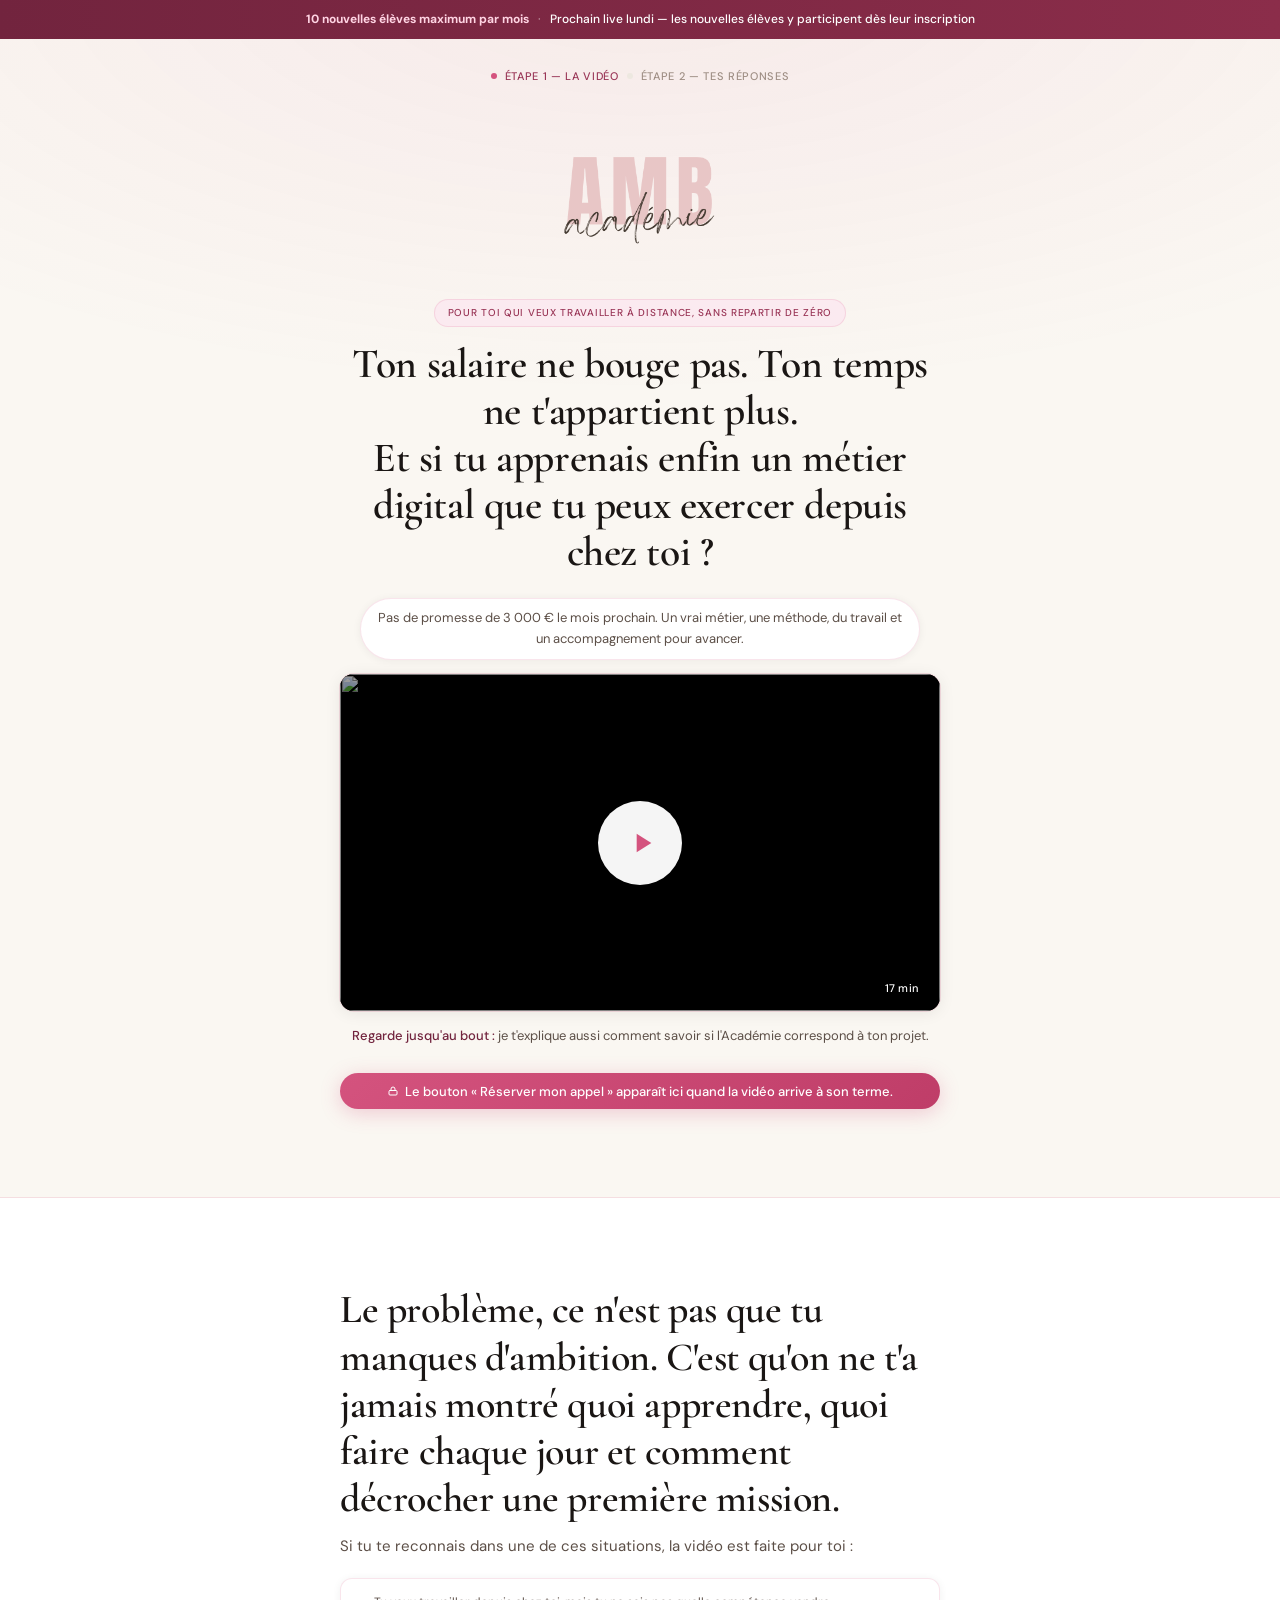
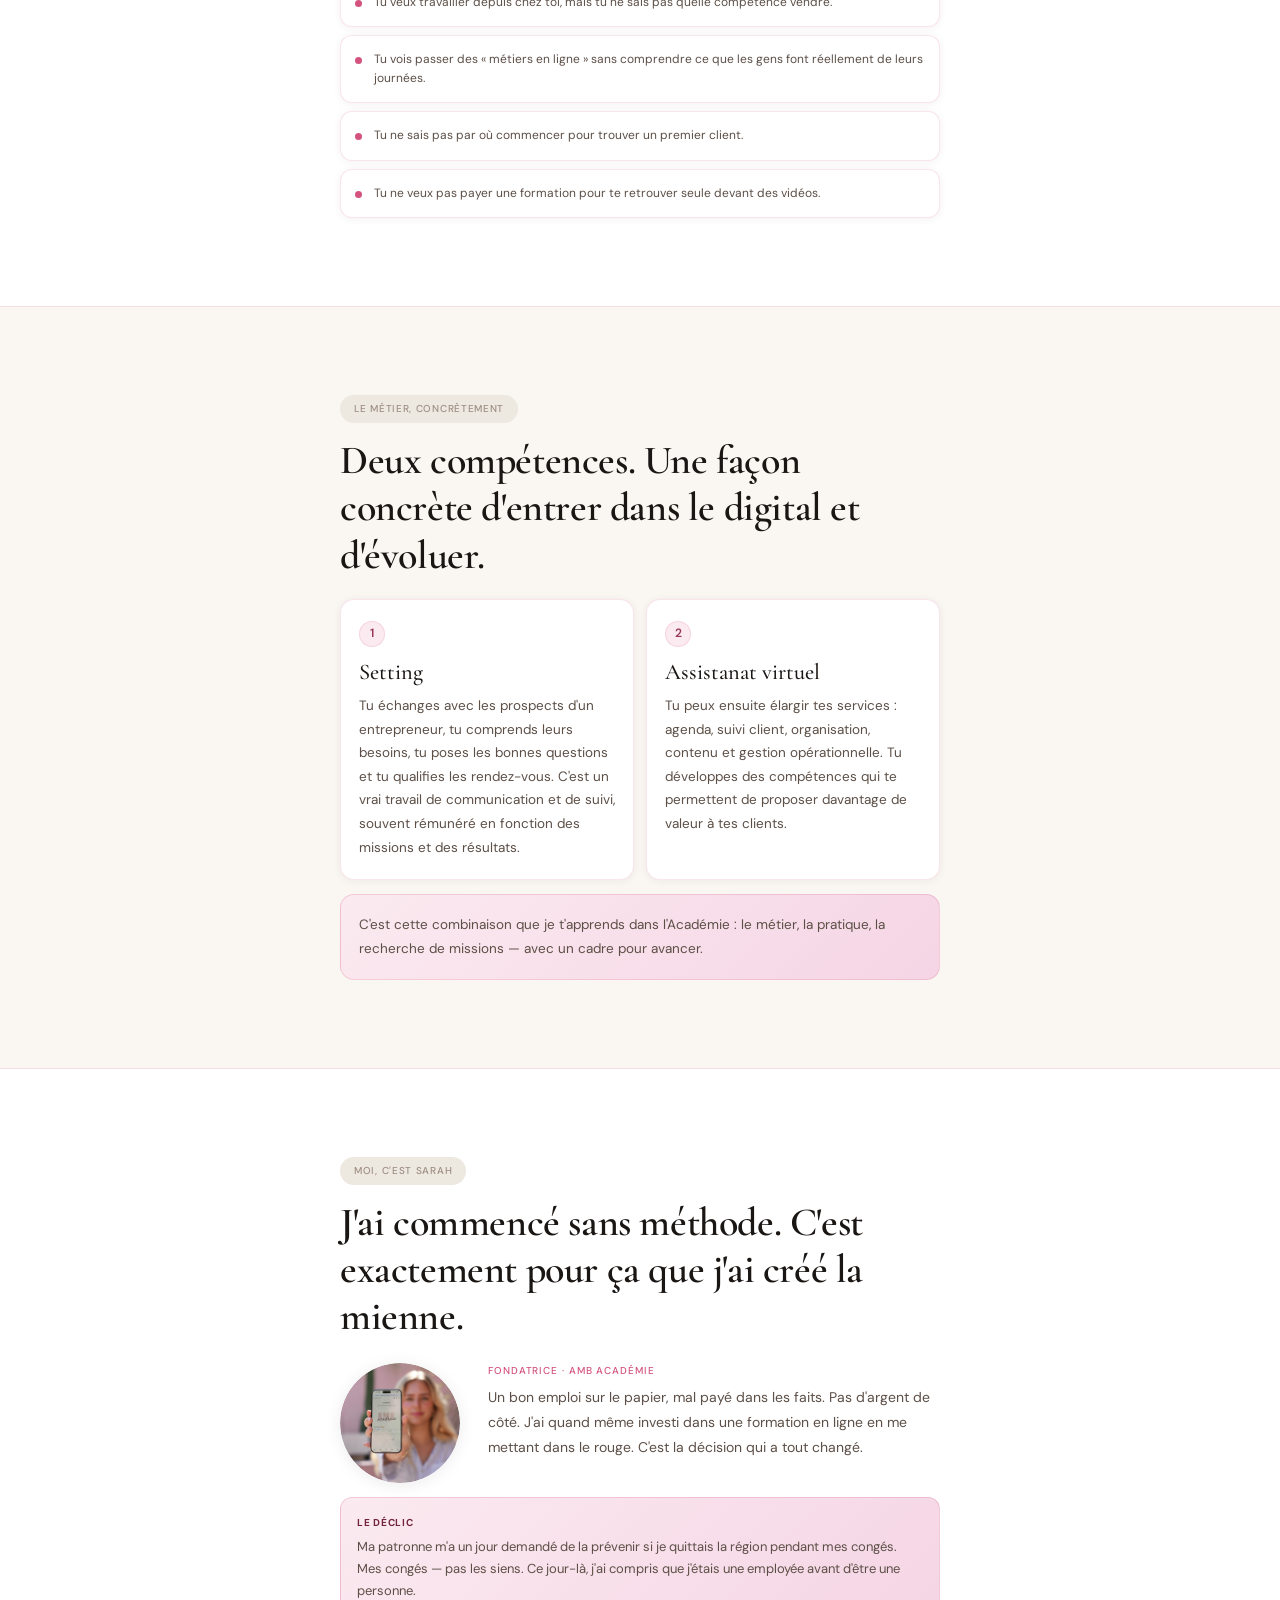
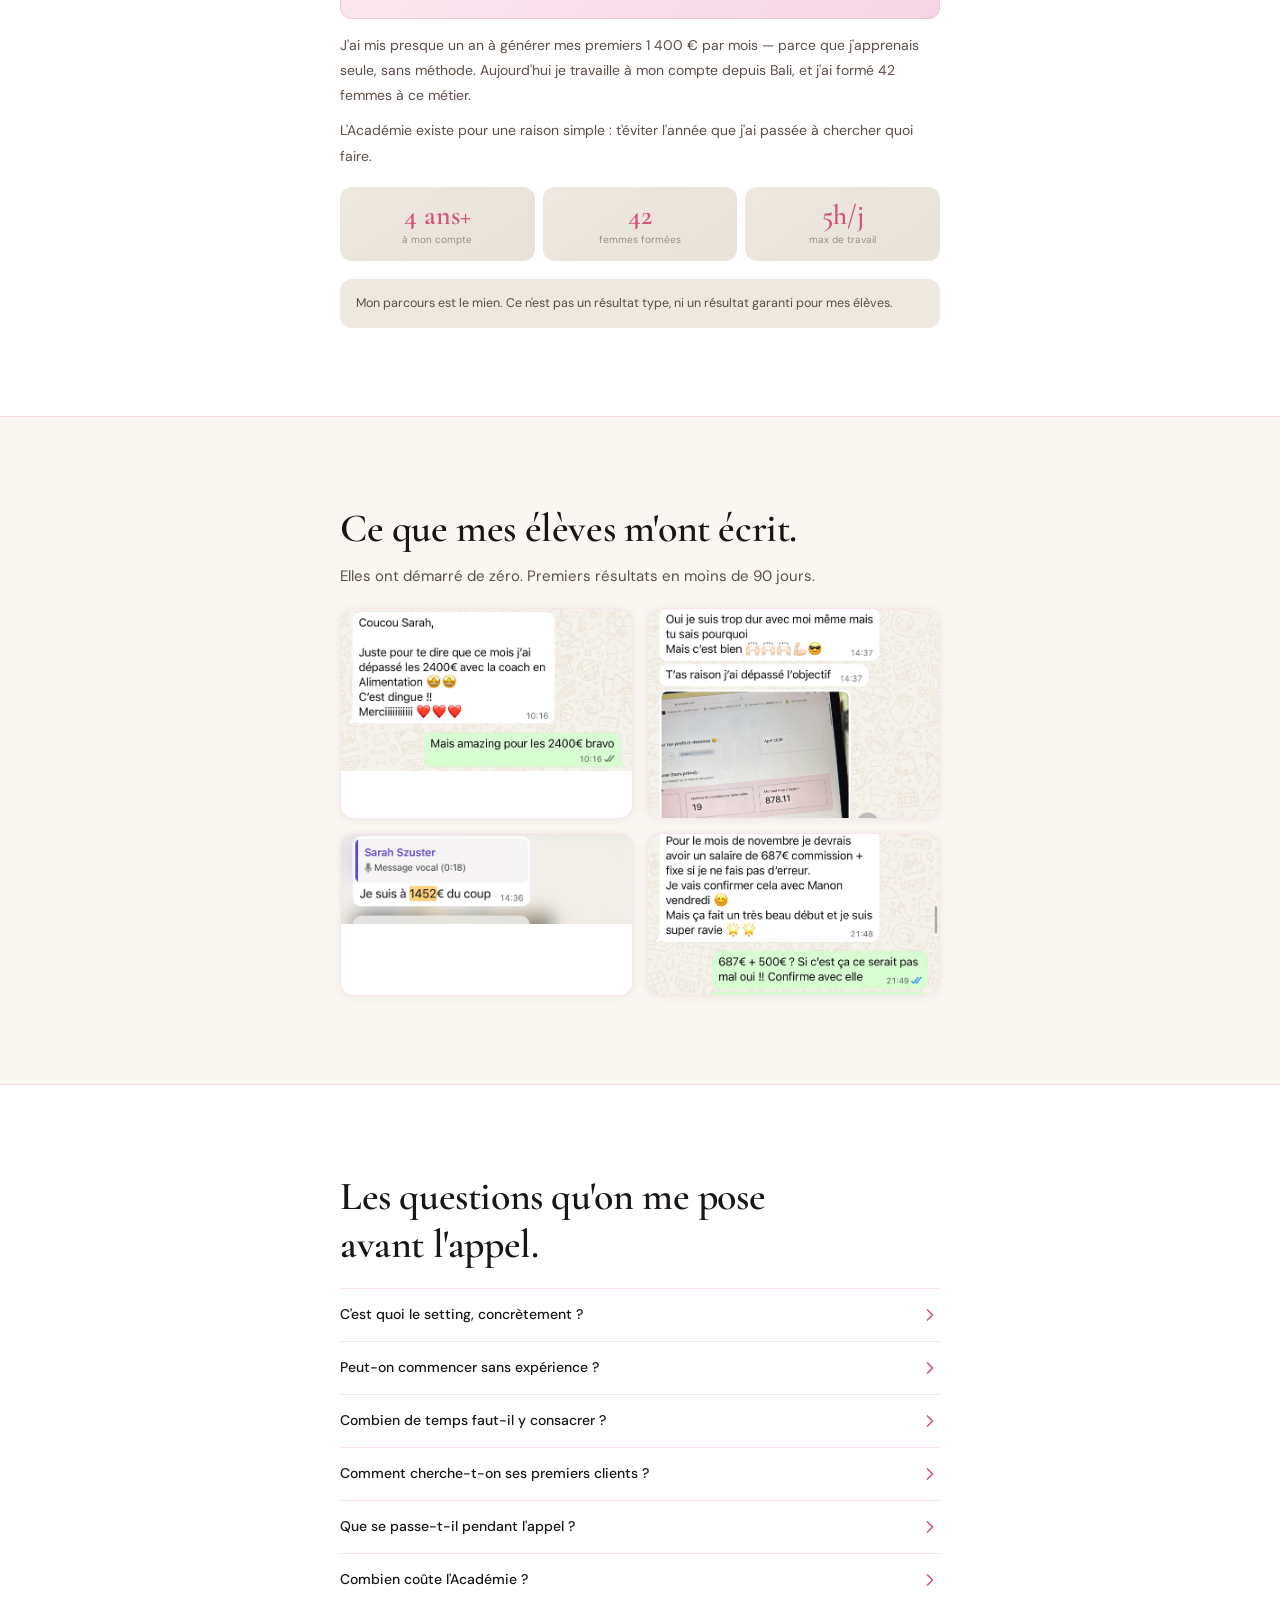
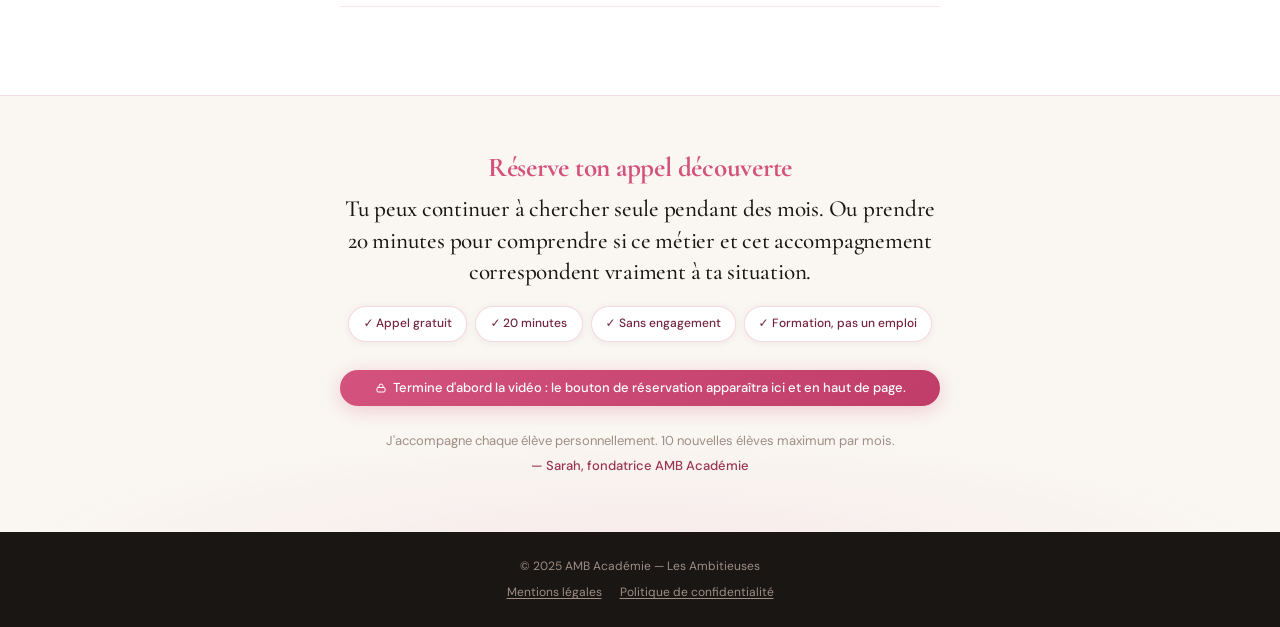
==== commit 39a455d4: "Ajoute « Réserve ton appel découverte » en rose au CTA final. Co-authored-by: Cursor <cursoragent@cu" ====
--- a/settingav/index.html
+++ b/settingav/index.html
@@ -15,7 +15,7 @@
 
   <link rel="preconnect" href="https://fonts.googleapis.com">
   <link rel="preconnect" href="https://fonts.gstatic.com" crossorigin>
-  <link href="https://fonts.googleapis.com/css2?family=Cormorant+Garamond:ital,wght@0,400;0,500;0,600;1,400;1,500&family=DM+Sans:opsz,wght@9..40,300;9..40,400;9..40,500&display=swap" rel="stylesheet">
+  <link href="https://fonts.googleapis.com/css2?family=Cormorant+Garamond:ital,wght@0,400;0,500;0,600;0,700;1,400;1,500&family=DM+Sans:opsz,wght@9..40,300;9..40,400;9..40,500&display=swap" rel="stylesheet">
 
   <!-- YouTube — la miniature s'affiche tout de suite, le player n'est chargé qu'au clic -->
   <link rel="preconnect" href="https://img.youtube.com">
@@ -359,7 +359,8 @@
   <!-- ══ CONCLUSION ═════════════════════════════════════════════════════ -->
   <section id="final" aria-label="Prochaine étape">
     <div class="wrap">
-      <h2 class="fade-up" style="text-align:center;">
+      <h2 class="fade-up h2--final">
+        <span class="h2-lead">Réserve ton appel découverte</span>
         Tu peux continuer à chercher seule pendant des mois. Ou prendre 20 minutes pour comprendre si ce
         métier et cet accompagnement correspondent vraiment à ta situation.
       </h2>
--- a/settingav/amb.css
+++ b/settingav/amb.css
@@ -1043,15 +1043,24 @@
 /* ── Zone verrouillée / bouton révélé ──────── */
 .vsl-gate { margin-top: 26px; }
 .vsl-locked {
-  display: flex; align-items: flex-start; gap: 10px;
-  background: var(--beige);
-  border-radius: 12px;
-  padding: 13px 15px;
-  font-size: 12.5px;
-  color: var(--text-mid);
-  line-height: 1.6;
-}
-.vsl-locked svg { width: 16px; height: 16px; flex-shrink: 0; margin-top: 2px; color: var(--text-soft); }
+  display: flex; align-items: center; justify-content: center; gap: 6px;
+  background: linear-gradient(135deg, var(--rose), #BF3D68);
+  color: var(--white);
+  border-radius: var(--pill);
+  padding: 8px 16px;
+  min-height: 36px;
+  font-size: 13px;
+  font-weight: 500;
+  line-height: 1.35;
+  text-align: center;
+  box-shadow: var(--shadow-rose);
+}
+.vsl-locked svg { width: 12px; height: 12px; flex-shrink: 0; margin-top: 0; color: var(--white); }
+.vsl-gate .btn {
+  min-height: 52px;
+  font-size: 15px;
+  padding: 0 28px;
+}
 .vsl-unlocked { animation: vslReveal 0.5s cubic-bezier(0.22,1,0.36,1) both; }
 @keyframes vslReveal {
   from { opacity: 0; transform: translateY(14px); }
@@ -1077,6 +1086,20 @@
     var(--cream);
   padding-block: 56px;
 }
+.h2--final {
+  text-align: center;
+  font-size: clamp(1.1rem, 4vw, 1.45rem);
+  font-weight: 500;
+  line-height: 1.35;
+}
+.h2-lead {
+  display: block;
+  font-weight: 700;
+  color: var(--rose);
+  font-size: clamp(1.25rem, 4.8vw, 1.7rem);
+  line-height: 1.2;
+  margin-bottom: 10px;
+}
 
 .mech-grid { display: grid; grid-template-columns: 1fr; gap: 12px; margin-top: 20px; }
 .mech-card {
@@ -1130,10 +1153,6 @@
 @media (min-width: 1024px) { .page2-head .hero-logo img { width: 110px; height: 110px; } }
 .page2-head h1 { font-size: clamp(1.6rem, 6.5vw, 2.35rem); margin-top: 14px; }
 .page2-head .subtitle { max-width: 560px; margin-inline: auto; }
-.page2-meta {
-  display: flex; flex-wrap: wrap; gap: 8px; justify-content: center;
-  margin-top: 16px;
-}
 .page2-body { padding-block: 28px var(--pad-sec); }
 
 /* Garde de parcours : affichée si la visiteuse arrive ici sans avoir atteint
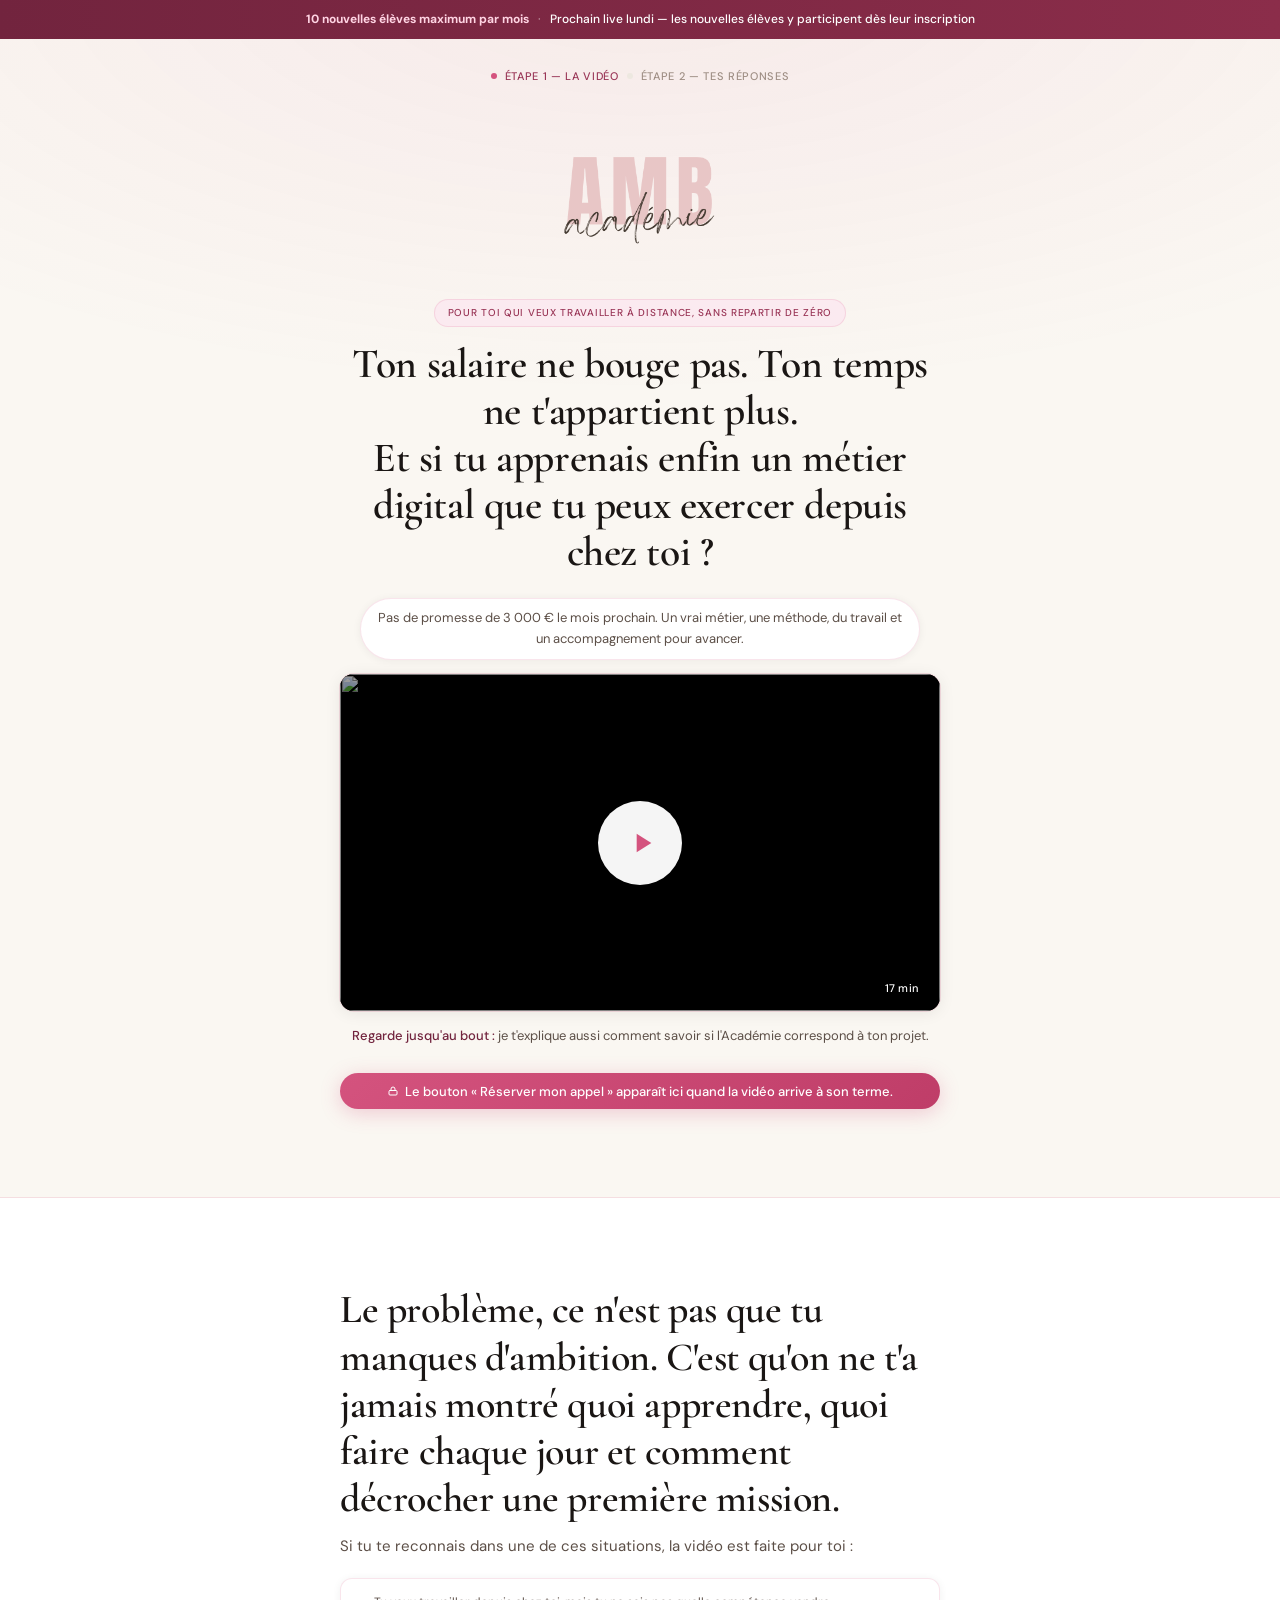
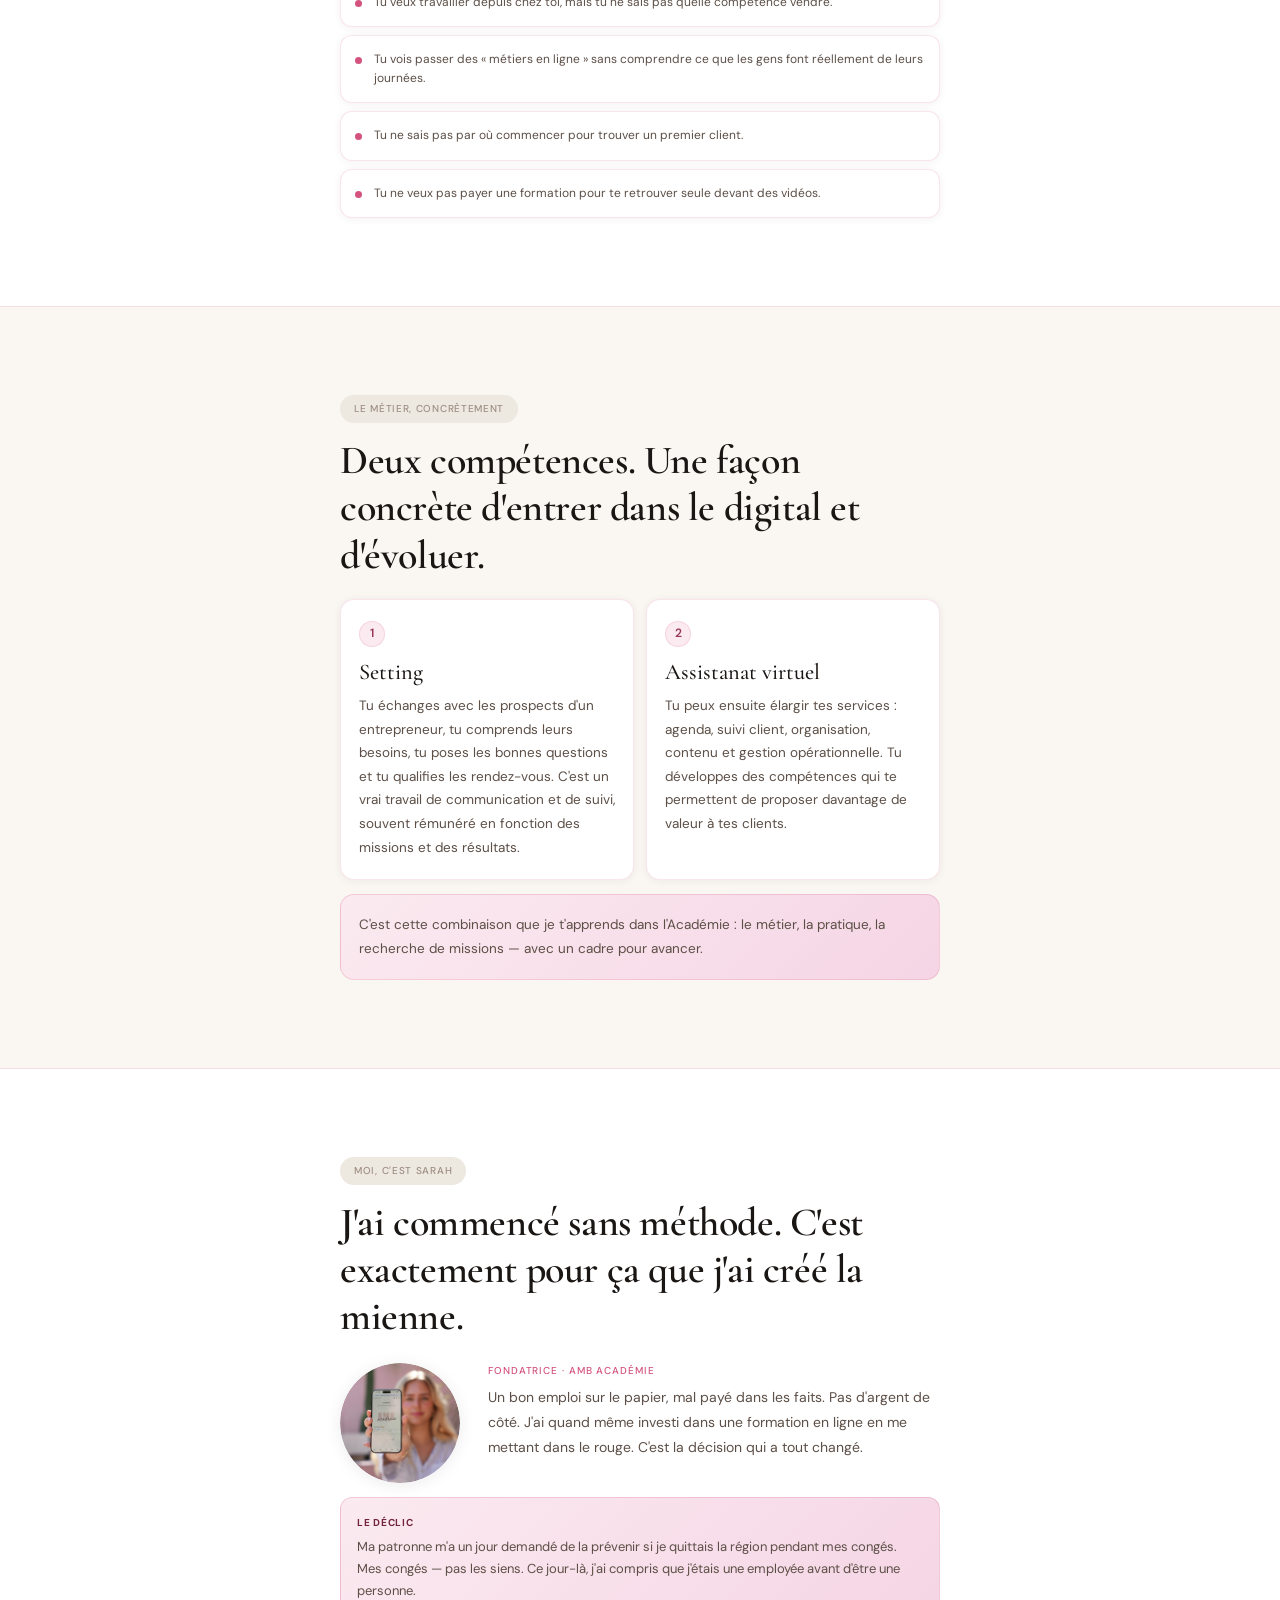
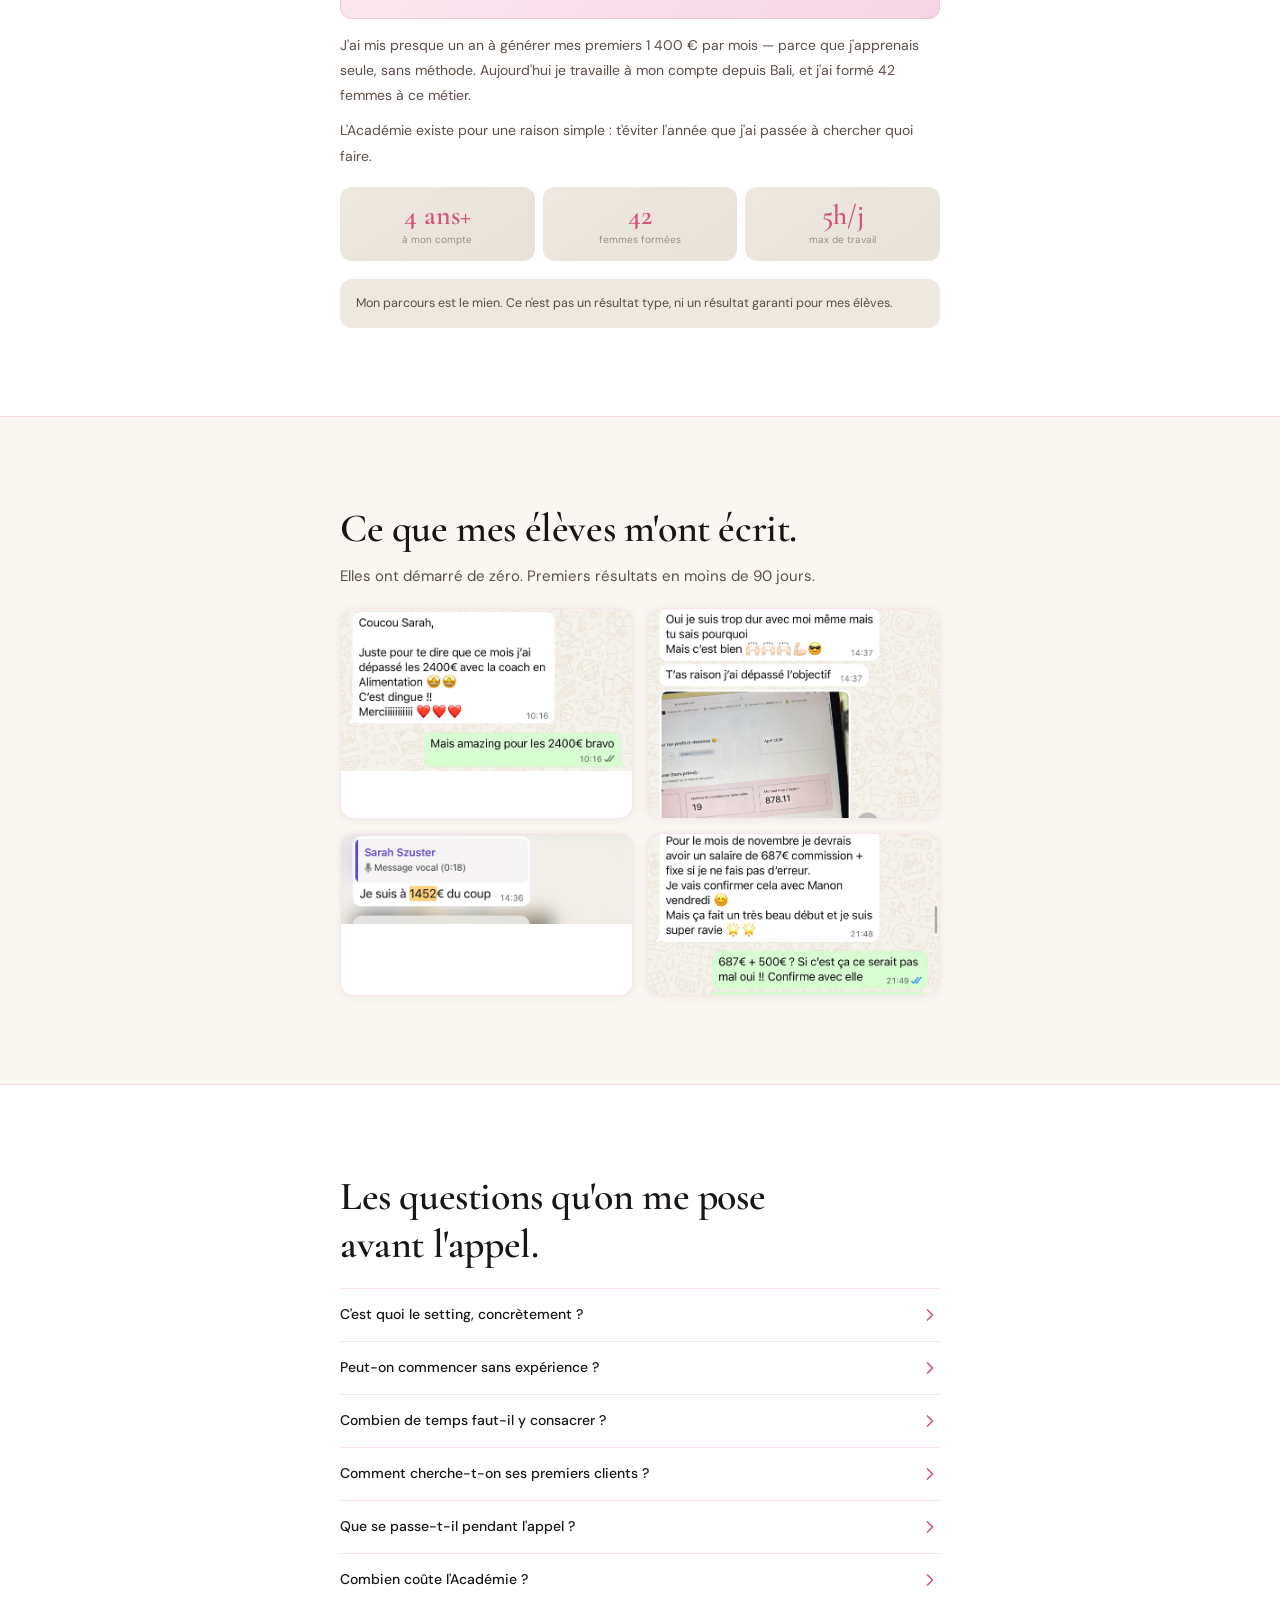
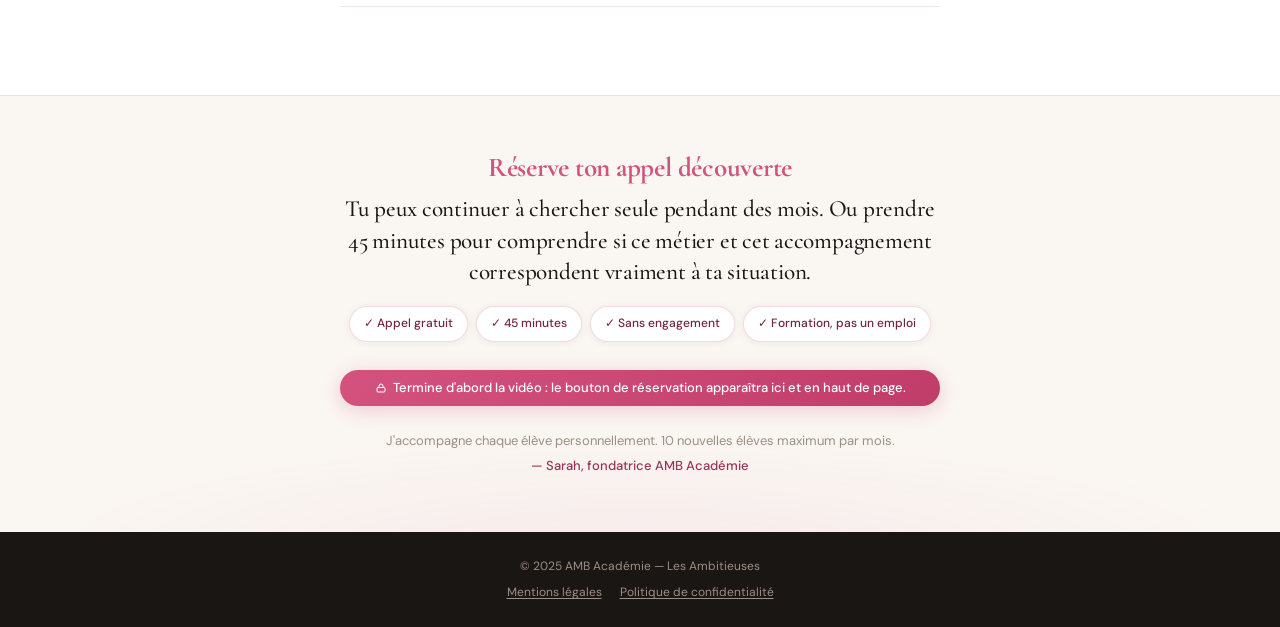
==== commit 91da4294: "Passe la durée de l'appel découverte de 20 à 45 minutes. Aligne la page 1 et la page de réservation " ====
--- a/settingav/index.html
+++ b/settingav/index.html
@@ -129,7 +129,7 @@
         </p>
         <div data-vsl-cta hidden aria-live="polite">
           <a class="btn btn-rose" href="reserver/" data-amb-book>Réserver mon appel</a>
-          <p class="vsl-cta-sub">8 questions · environ 2 minutes · puis un appel gratuit de 20 minutes si ton profil correspond</p>
+          <p class="vsl-cta-sub">8 questions · environ 2 minutes · puis un appel gratuit de 45 minutes si ton profil correspond</p>
         </div>
       </div>
 
@@ -339,7 +339,7 @@
             <span class="faq-q">Que se passe-t-il pendant l'appel ?</span>
             <svg class="faq-chevron" viewBox="0 0 24 24" fill="none" stroke="currentColor" stroke-width="2" stroke-linecap="round" stroke-linejoin="round" aria-hidden="true"><polyline points="9 18 15 12 9 6"/></svg>
           </button>
-          <div class="faq-body" id="fa5"><p class="faq-ans">20 minutes, gratuit, sans engagement. Ce n'est pas un coaching : on parle de tes objectifs, et on regarde ensemble si l'Académie est adaptée à ta situation. Ce n'est pas non plus un entretien d'embauche — je forme, je ne recrute pas. Tu décides ensuite, seule, chez toi.</p></div>
+          <div class="faq-body" id="fa5"><p class="faq-ans">45 minutes, gratuit, sans engagement. Ce n'est pas un coaching : on parle de tes objectifs, et on regarde ensemble si l'Académie est adaptée à ta situation. Ce n'est pas non plus un entretien d'embauche — je forme, je ne recrute pas. Tu décides ensuite, seule, chez toi.</p></div>
         </div>
 
         <div class="faq-item">
@@ -361,13 +361,13 @@
     <div class="wrap">
       <h2 class="fade-up h2--final">
         <span class="h2-lead">Réserve ton appel découverte</span>
-        Tu peux continuer à chercher seule pendant des mois. Ou prendre 20 minutes pour comprendre si ce
+        Tu peux continuer à chercher seule pendant des mois. Ou prendre 45 minutes pour comprendre si ce
         métier et cet accompagnement correspondent vraiment à ta situation.
       </h2>
 
       <div class="reassurance-pills fade-up">
         <span class="r-pill">✓ Appel gratuit</span>
-        <span class="r-pill">✓ 20 minutes</span>
+        <span class="r-pill">✓ 45 minutes</span>
         <span class="r-pill">✓ Sans engagement</span>
         <span class="r-pill">✓ Formation, pas un emploi</span>
       </div>
